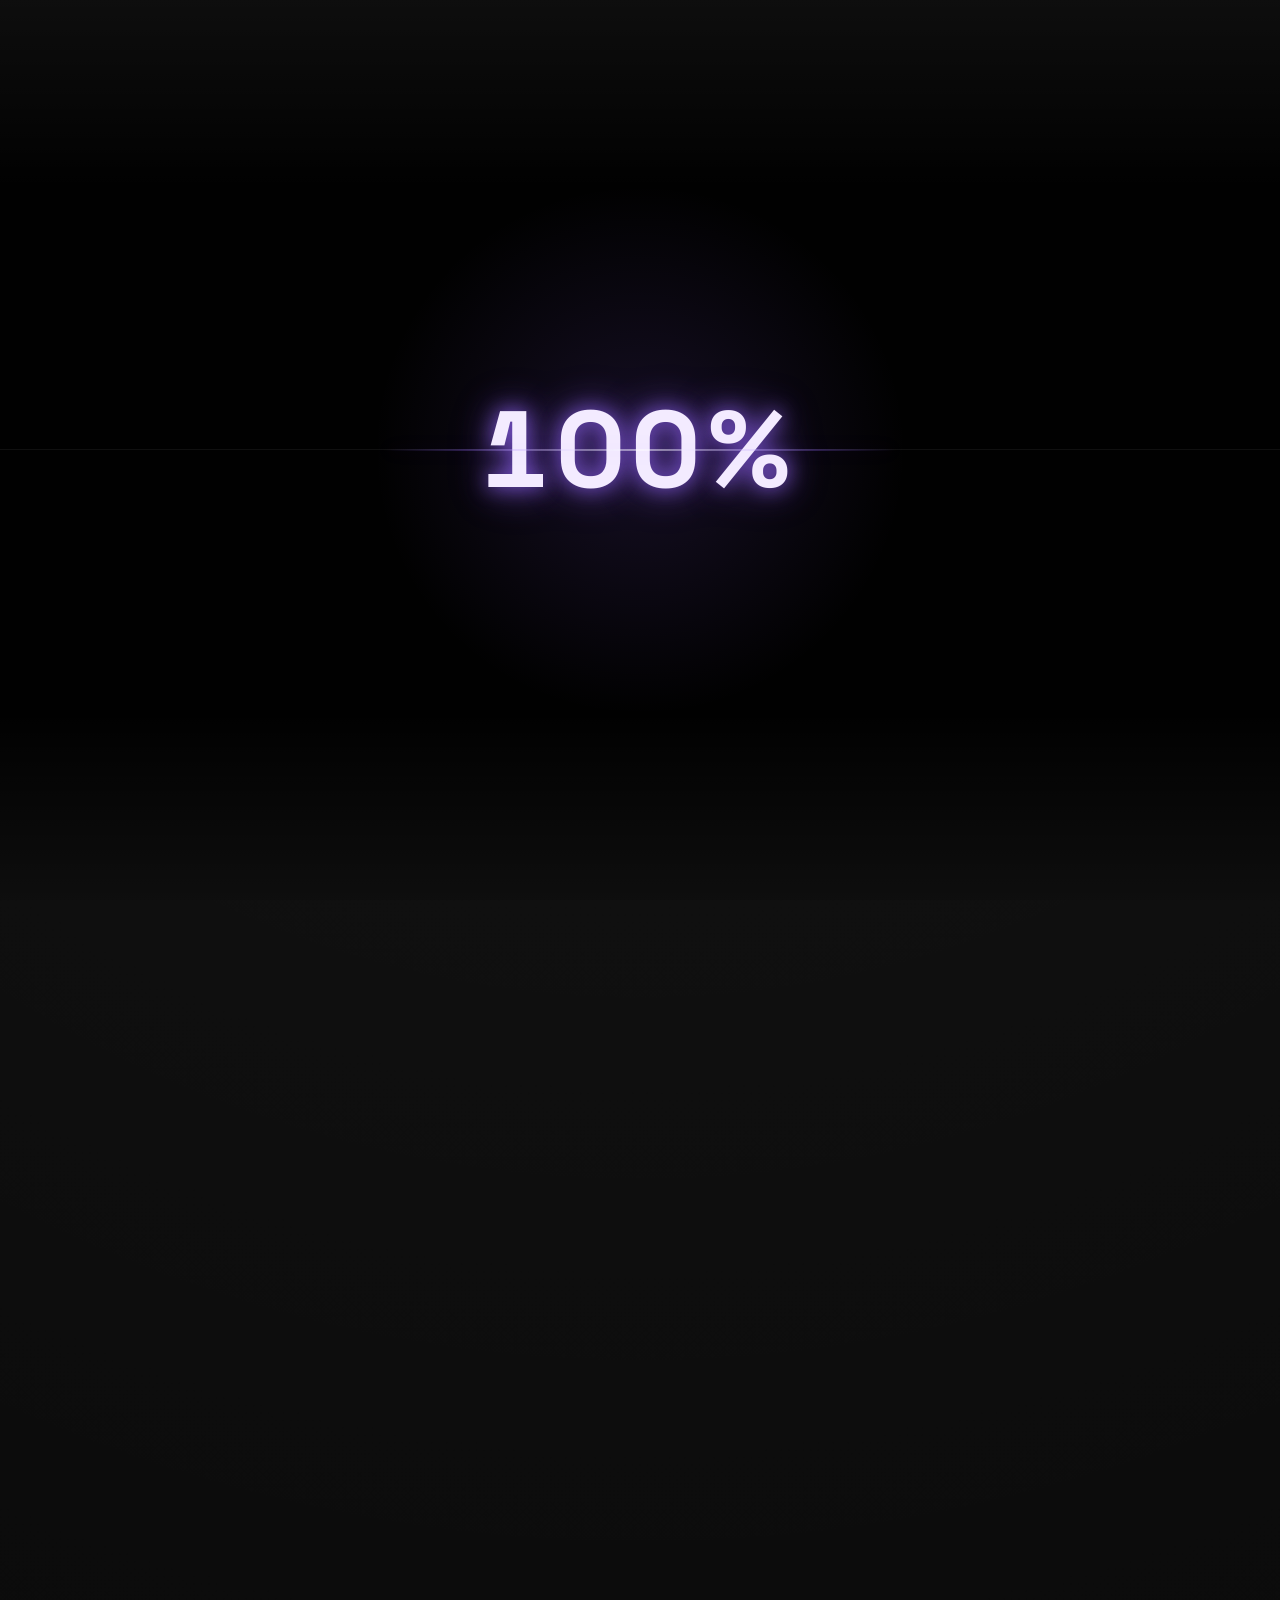
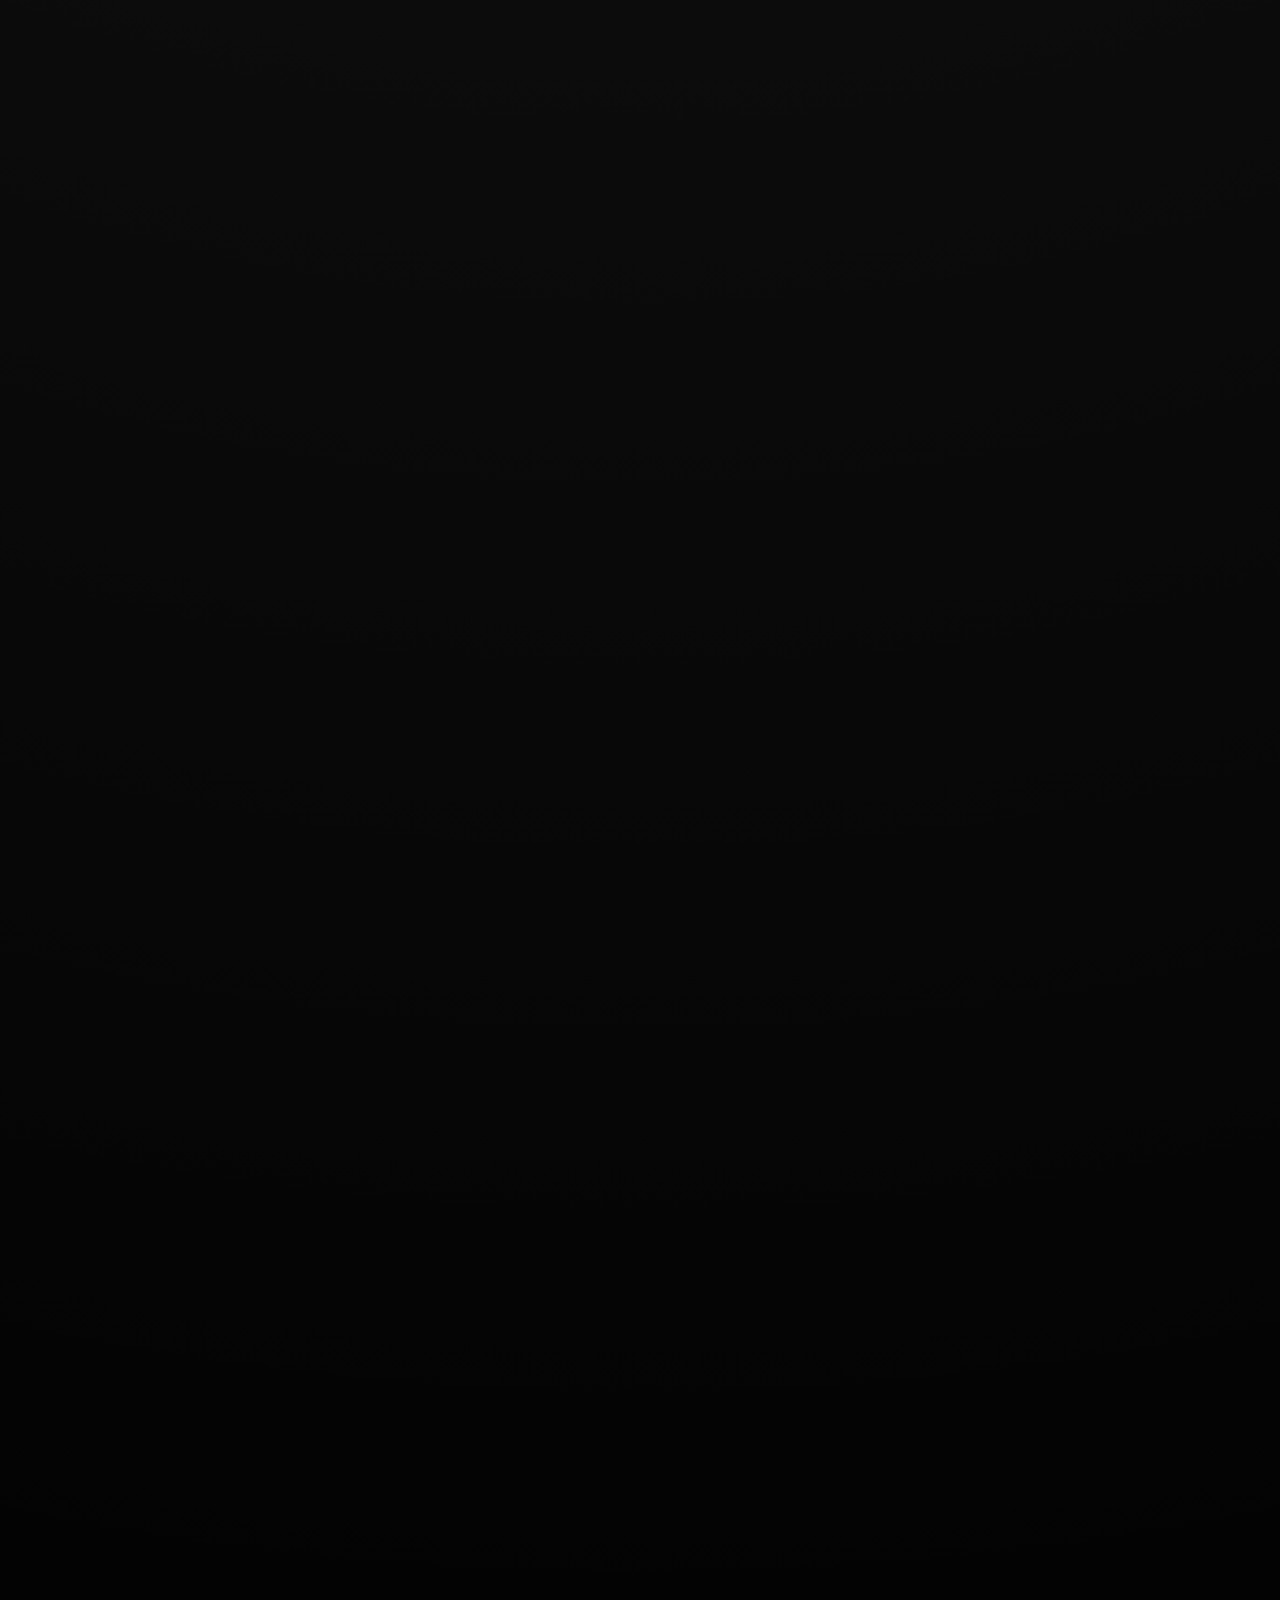
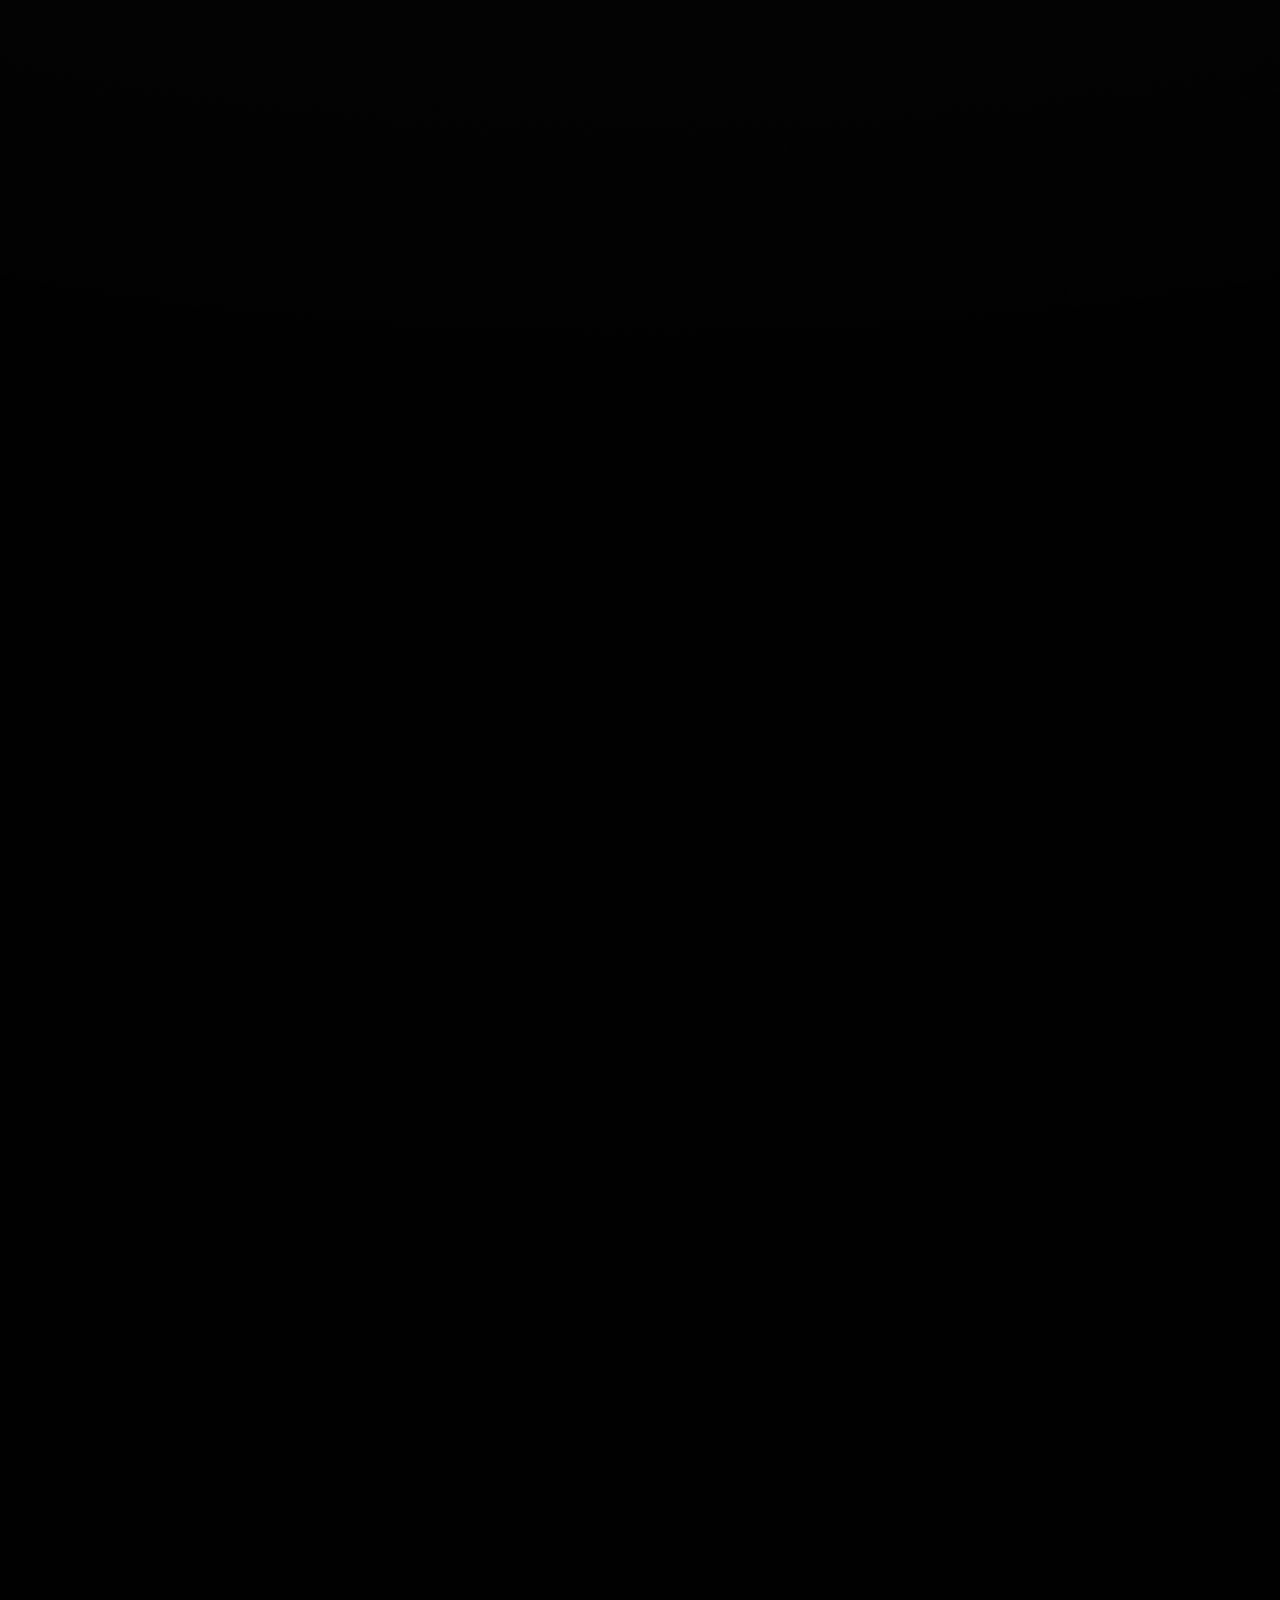
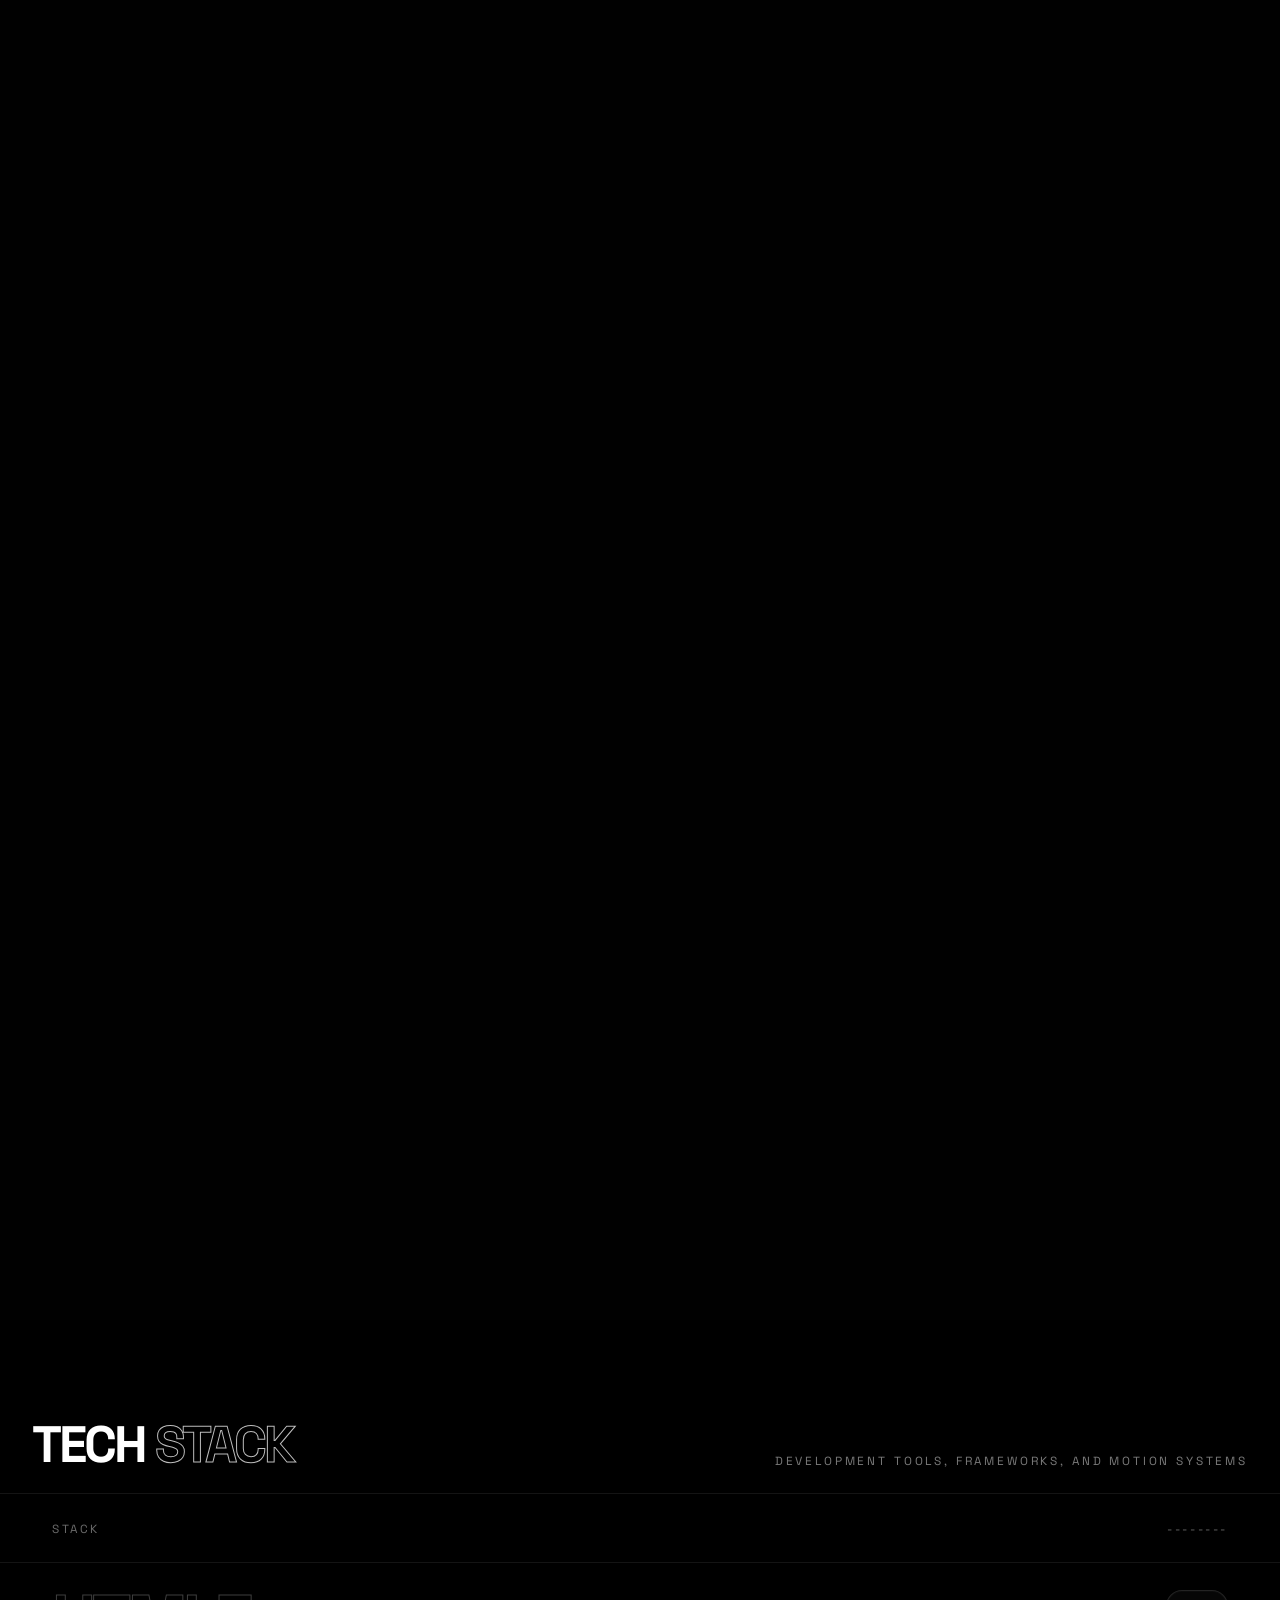
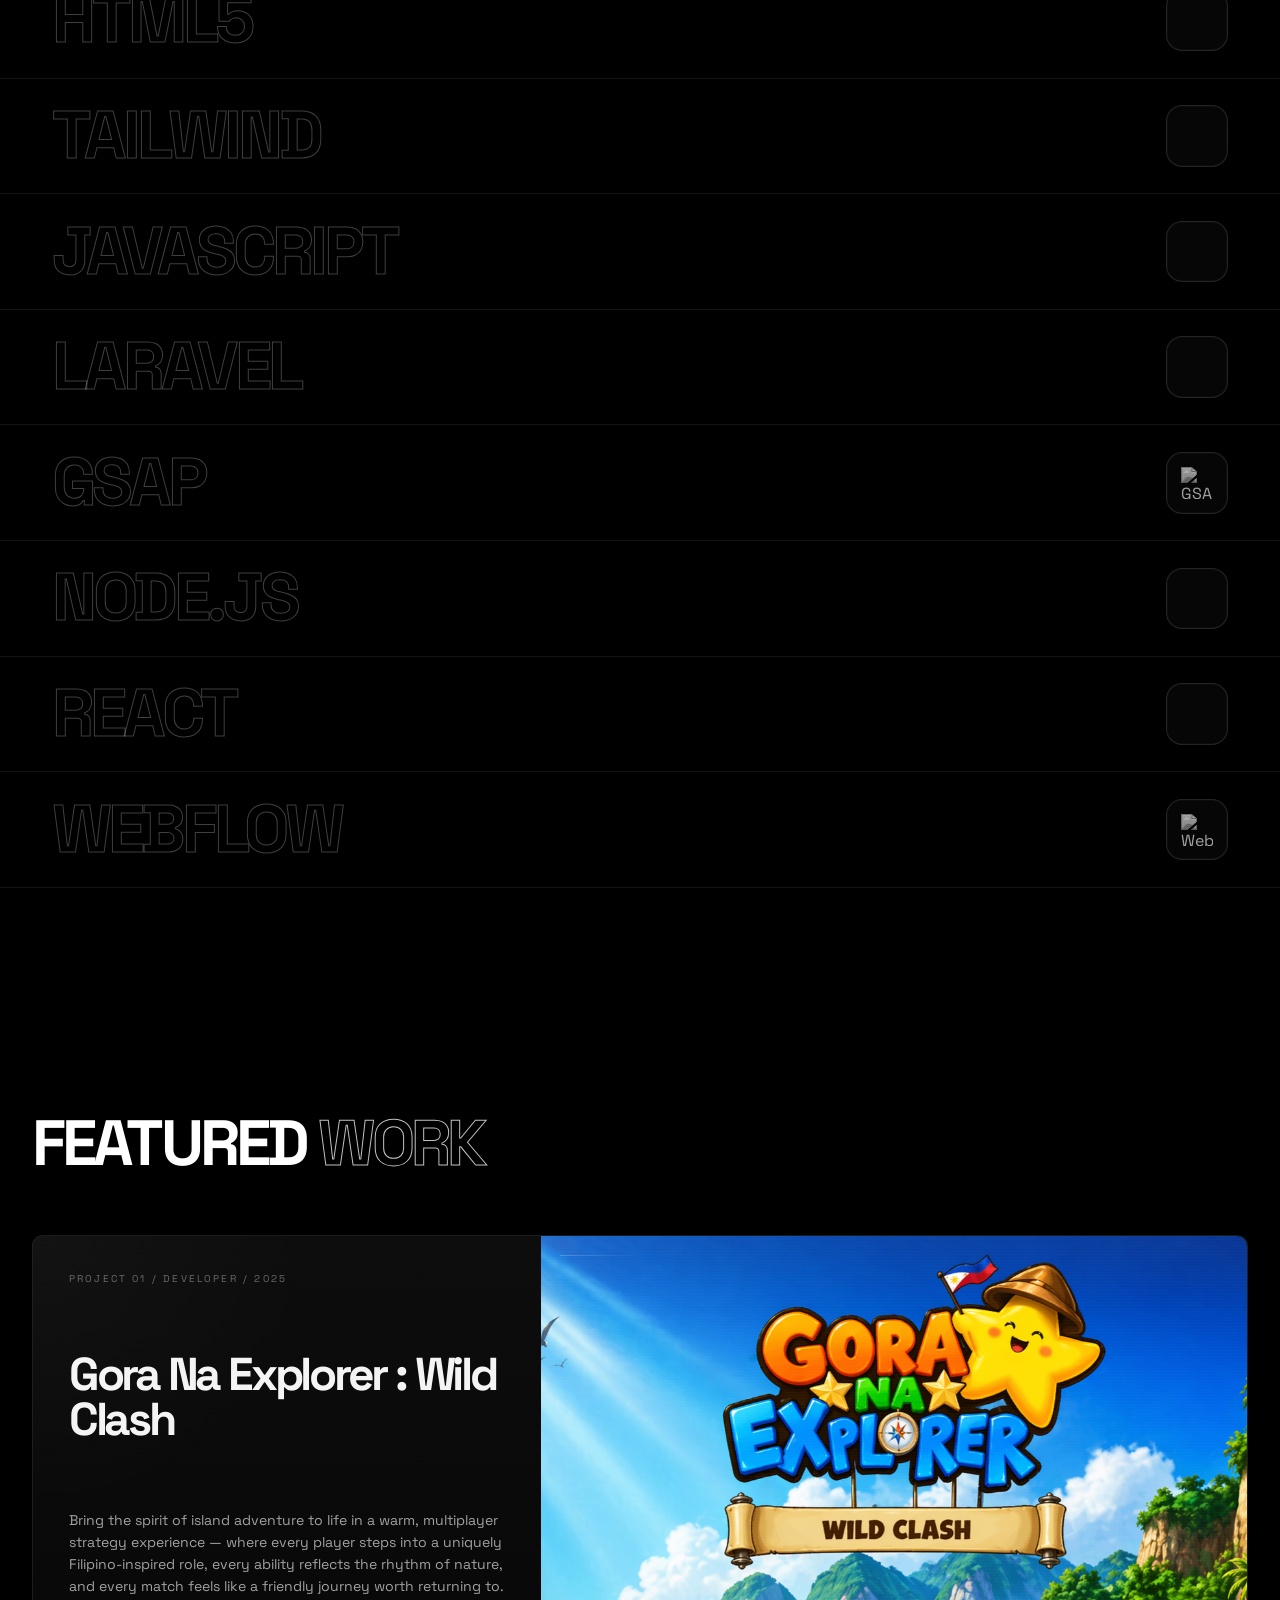
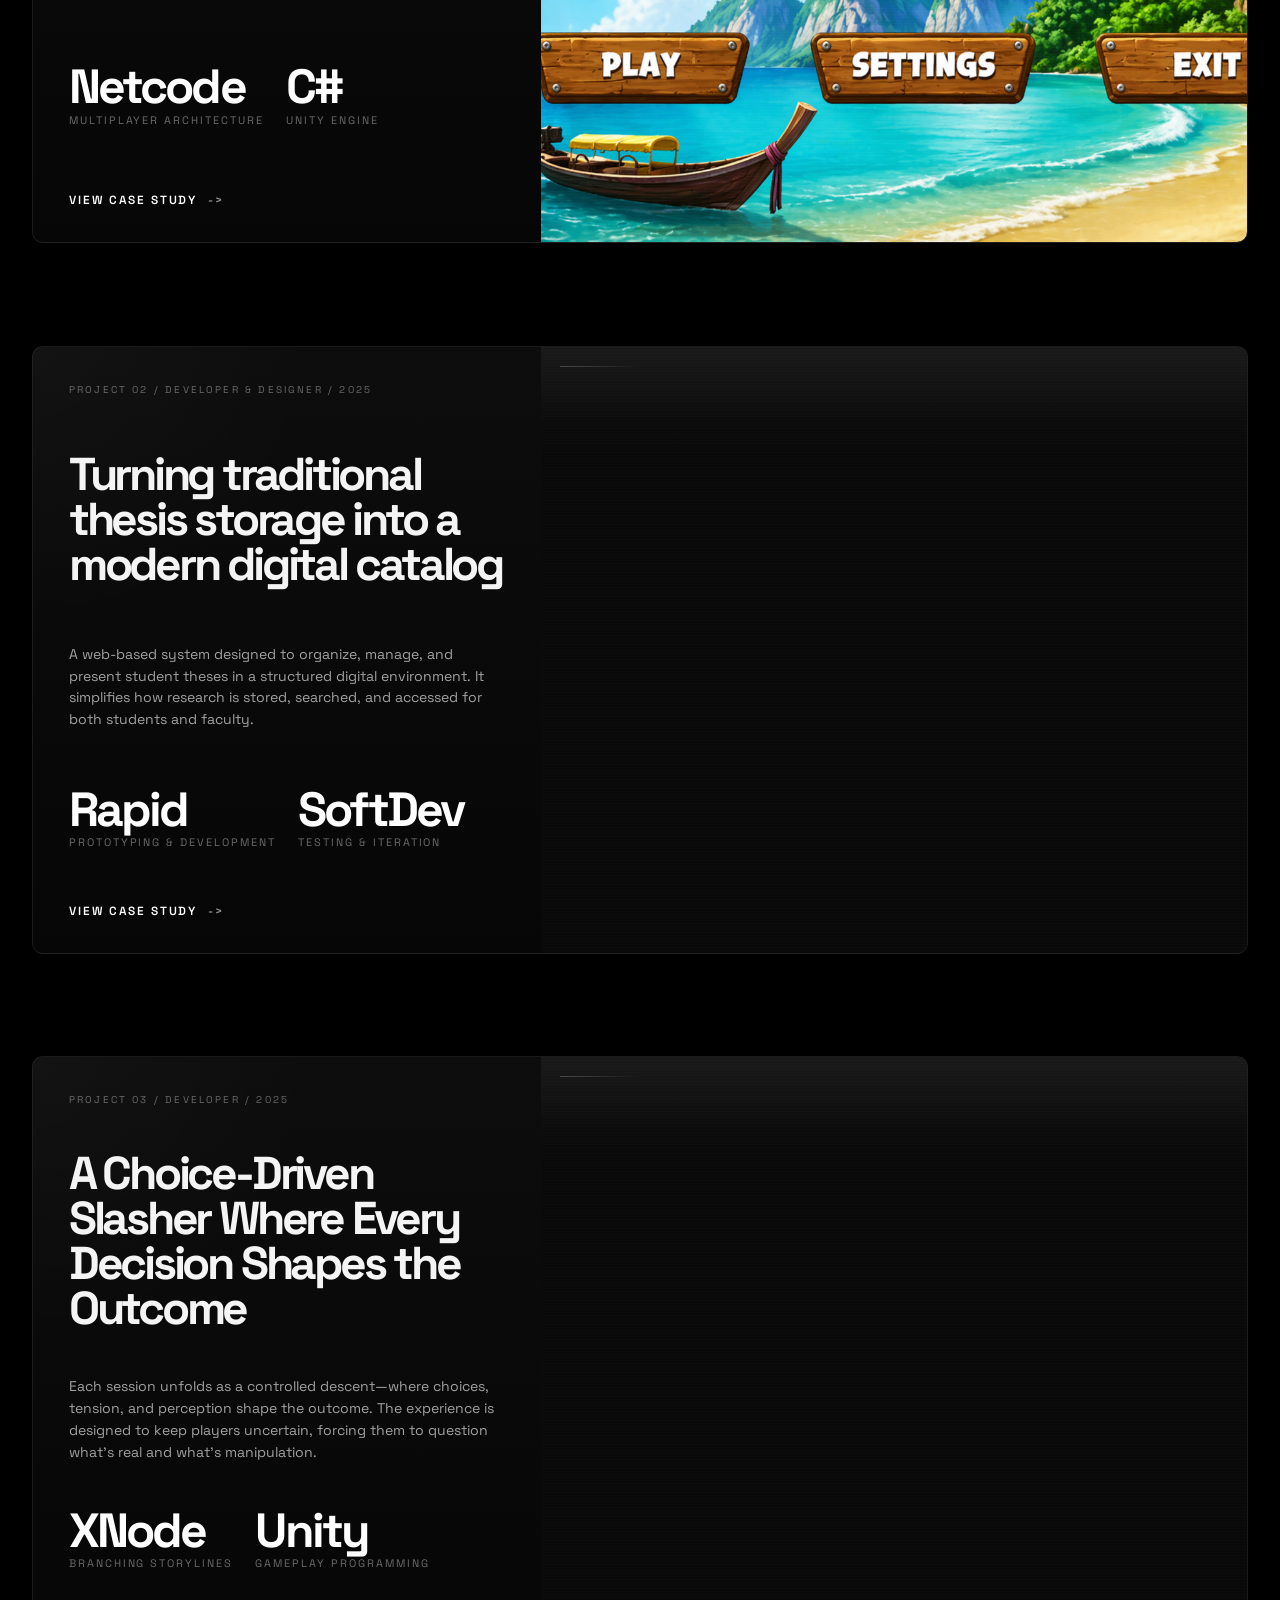
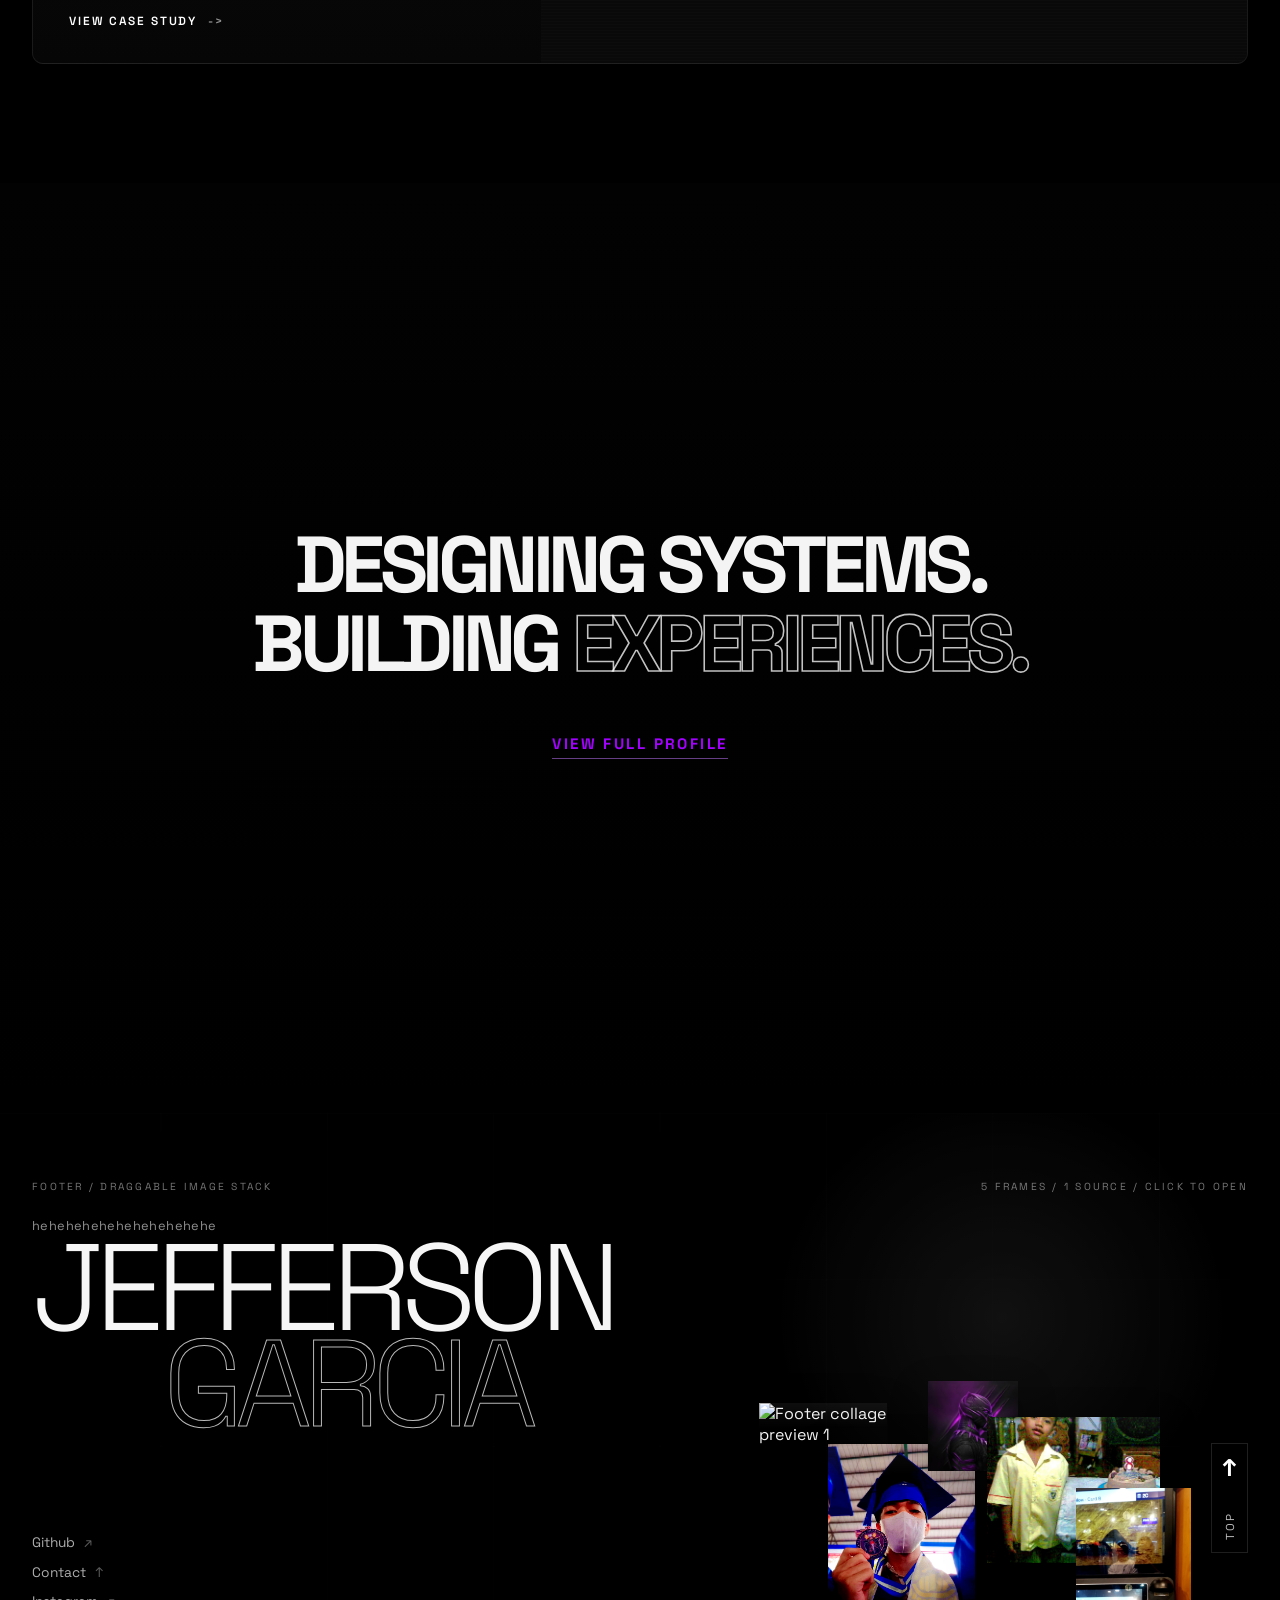
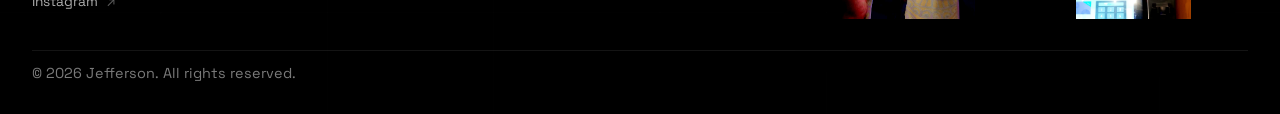
==== index.html @ 5070aa57 "yea" ====
<!doctype html>
<html lang="en">
    <head>
        <meta charset="UTF-8" />
        <meta name="viewport" content="width=device-width, initial-scale=1.0" />
        <meta
            name="description"
            content="Jefferson portfolio concept with a precision-built editorial hero."
        />

        <!-- Google Analytics -->
        <script
            async
            src="https://www.googletagmanager.com/gtag/js?id=G-9GBNVZ2EN5"
        ></script>
        <script>
            window.dataLayer = window.dataLayer || [];
            function gtag() {
                dataLayer.push(arguments);
            }
            gtag("js", new Date());

            gtag("config", "G-9GBNVZ2EN5");
        </script>

        <script>
            (() => {
                try {
                    const savedTheme = window.localStorage.getItem(
                        "jeffersonPortfolioTheme",
                    );

                    if (savedTheme === "light") {
                        document.documentElement.classList.add("theme-light");
                    }

                    if (
                        window.sessionStorage.getItem(
                            "jeffersonPortfolioPageTransition",
                        ) === "true"
                    ) {
                        document.documentElement.classList.add(
                            "is-page-transition-entering",
                        );

                        window.sessionStorage.removeItem(
                            "jeffersonPortfolioPageTransition",
                        );
                    }

                    if (
                        window.sessionStorage.getItem(
                            "jeffersonPortfolioSkipIntroOnce",
                        ) === "true"
                    ) {
                        document.documentElement.classList.add(
                            "has-seen-intro",
                        );
                        window.sessionStorage.removeItem(
                            "jeffersonPortfolioSkipIntroOnce",
                        );
                    }

                    if (
                        window.sessionStorage.getItem(
                            "jeffersonPortfolioIntroSeen",
                        ) === "true"
                    ) {
                        document.documentElement.classList.add(
                            "has-seen-intro",
                        );
                    }
                } catch (error) {
                    // Keep the intro enabled if session storage is unavailable.
                }
            })();
        </script>

        <link rel="icon" type="image/x-icon" href="Assets/faviconLight.jpg" />

        <link rel="preconnect" href="https://fonts.googleapis.com" />
        <link rel="preconnect" href="https://fonts.gstatic.com" crossorigin />
        <link
            href="https://fonts.googleapis.com/css2?family=Space+Grotesk:wght@300..700&display=swap"
            rel="stylesheet"
        />
        <link
            rel="stylesheet"
            href="https://cdn.jsdelivr.net/gh/devicons/devicon@latest/devicon.min.css"
        />
        <noscript>
            <style>
                .site-intro-loader {
                    display: none !important;
                }

                body.is-intro-loading {
                    overflow: auto !important;
                }
            </style>
        </noscript>

        <link rel="stylesheet" href="./CSS/style.css" />

        <title>Jefferson | Web Developer</title>
    </head>
    <body class="home-page is-intro-loading">
        <div class="page-transition-shell" aria-hidden="true">
            <span
                class="page-transition-panel page-transition-panel-top"
            ></span>
            <span
                class="page-transition-panel page-transition-panel-bottom"
            ></span>
            <span class="page-transition-line"></span>
        </div>

        <div class="site-intro-loader" id="siteIntroLoader" aria-hidden="true">
            <div
                class="site-intro-loader-curtain site-intro-loader-curtain-top"
            ></div>
            <div
                class="site-intro-loader-curtain site-intro-loader-curtain-bottom"
            ></div>
            <div class="site-intro-loader-center">
                <span class="site-intro-loader-count" id="siteIntroLoaderCount">
                    1%
                </span>
                <span class="site-intro-loader-line" id="siteIntroLoaderLine">
                </span>
            </div>
        </div>

        <div class="page-shell">
            <svg
                class="drag-tether-layer"
                id="dragTetherLayer"
                aria-hidden="true"
            >
                <line class="drag-tether-line" id="dragTetherLine" />
            </svg>

            <div class="drag-indicator" id="dragIndicator" aria-hidden="true">
                <span class="drag-indicator-readout" id="dragIndicatorReadout">
                    dx: 0, dy: 0
                </span>
            </div>

            <header class="site-header">
                <a class="brand" href="#hero">JEFFERSON</a>
                <p class="header-clock" id="clock">Manila, PH - --:--:-- PHT</p>
                <nav class="site-nav" aria-label="Primary">
                    <a href="HTML/work.html">WORK</a>
                    <a href="HTML/about.html">ABOUT</a>
                </nav>
            </header>

            <main>
                <section class="stack-transition" id="hero">
                    <div class="stack-stage" id="stackStage">
                        <section class="hero hero-panel">
                            <div class="hero-atmosphere">
                                <div
                                    class="hero-orbit hero-orbit-badge"
                                    data-hero-orbit
                                    aria-hidden="true"
                                    style="
                                        --orbit-x: -28%;
                                        --orbit-y: -18%;
                                        --orbit-depth: 0.32;
                                        --orbit-tilt: -5deg;
                                    "
                                >
                                    <span class="hero-orbit-kicker">
                                        GRID_09
                                    </span>
                                    <span class="hero-orbit-copy">
                                        cursor drift
                                    </span>
                                </div>

                                <div
                                    class="hero-orbit hero-orbit-note"
                                    data-hero-orbit
                                    aria-hidden="true"
                                    style="
                                        --orbit-x: -40%;
                                        --orbit-y: -31%;
                                        --orbit-depth: 0.4;
                                        --orbit-tilt: -8deg;
                                    "
                                >
                                    <span class="hero-orbit-note-title">
                                        VECTOR MAP
                                    </span>
                                    <span class="hero-orbit-note-copy">
                                        offset sampling
                                    </span>
                                </div>

                                <div
                                    class="hero-orbit hero-orbit-outline"
                                    data-hero-orbit
                                    aria-hidden="true"
                                    style="
                                        --orbit-x: 33%;
                                        --orbit-y: -14%;
                                        --orbit-depth: 0.46;
                                        --orbit-tilt: 8deg;
                                    "
                                >
                                    GARCIA
                                </div>

                                <div
                                    class="hero-orbit hero-orbit-badge"
                                    data-hero-orbit
                                    aria-hidden="true"
                                    style="
                                        --orbit-x: 40%;
                                        --orbit-y: -29%;
                                        --orbit-depth: 0.36;
                                        --orbit-tilt: 7deg;
                                    "
                                >
                                    <span class="hero-orbit-kicker">
                                        INPUT_02
                                    </span>
                                    <span class="hero-orbit-copy">
                                        glide tracking
                                    </span>
                                </div>

                                <div
                                    class="hero-orbit hero-orbit-chip"
                                    data-hero-orbit
                                    aria-hidden="true"
                                    style="
                                        --orbit-x: -36%;
                                        --orbit-y: 20%;
                                        --orbit-depth: 0.28;
                                        --orbit-tilt: 6deg;
                                    "
                                >
                                    soft signal
                                </div>

                                <div
                                    class="hero-orbit hero-orbit-note"
                                    data-hero-orbit
                                    aria-hidden="true"
                                    style="
                                        --orbit-x: 36%;
                                        --orbit-y: 24%;
                                        --orbit-depth: 0.52;
                                        --orbit-tilt: -7deg;
                                    "
                                >
                                    <span class="hero-orbit-note-title">
                                        MOTION TRACE
                                    </span>
                                    <span class="hero-orbit-note-copy">
                                        responsive depth
                                    </span>
                                </div>

                                <div
                                    class="hero-orbit hero-orbit-badge"
                                    data-hero-orbit
                                    aria-hidden="true"
                                    style="
                                        --orbit-x: -38%;
                                        --orbit-y: 35%;
                                        --orbit-depth: 0.26;
                                        --orbit-tilt: 5deg;
                                    "
                                >
                                    <span class="hero-orbit-kicker">
                                        DRIFT_FIELD
                                    </span>
                                    <span class="hero-orbit-copy">
                                        lower current
                                    </span>
                                </div>

                                <button
                                    type="button"
                                    class="hero-orbit hero-orbit-ring"
                                    data-hero-orbit
                                    data-theme-toggle
                                    aria-label="Switch to light mode"
                                    aria-pressed="false"
                                    style="
                                        --orbit-x: 0%;
                                        --orbit-y: 33%;
                                        --orbit-depth: 0.18;
                                        --orbit-tilt: 0deg;
                                    "
                                >
                                    <span
                                        class="theme-toggle-icon theme-toggle-icon-moon"
                                        aria-hidden="true"
                                    ></span>
                                    <span
                                        class="theme-toggle-icon theme-toggle-icon-sun"
                                        aria-hidden="true"
                                    ></span>
                                </button>
                            </div>

                            <div class="hero-copy-wrap">
                                <p class="hero-kicker">
                                    EXPLORING SYSTEMS, ONE PIXEL AT A TIME.
                                </p>
                            </div>

                            <div class="wordmark-stage">
                                <div class="wordmark-layout">
                                    <div
                                        class="wordmark-panel wordmark-panel-solid draggable-wordmark"
                                        data-draggable-wordmark
                                    >
                                        <span class="drag-chip" id="dragChip">
                                            DRAG TO MOVE
                                        </span>
                                        <span class="wordmark-text">JEFF</span>
                                    </div>
                                    <div
                                        class="wordmark-panel wordmark-panel-outline draggable-wordmark"
                                        data-draggable-wordmark
                                    >
                                        <span class="wordmark-text">ERSON</span>
                                    </div>
                                </div>
                            </div>

                            <p
                                class="hero-description"
                                id="heroDescription"
                                data-typewriter-phrases="Precision structure, bold creative vision.|Built on logic, refined by design.|Bold ideas, executed with pixel-level precision."
                            >
                                Structured with purpose, driven by creativity.
                            </p>
                        </section>

                        <div
                            class="reveal-panel"
                            id="work"
                            aria-labelledby="workStatement"
                            data-reveal-panel
                            style="--panel-layer: 2"
                        >
                            <div class="reveal-panel-inner">
                                <p class="reveal-index" id="workIndex">01</p>

                                <div class="reveal-editor" id="workEditor">
                                    <span class="reveal-editor-label">
                                        P / Statement 01
                                    </span>

                                    <div
                                        class="reveal-message"
                                        id="workStatement"
                                        aria-live="off"
                                    >
                                        <p class="reveal-line">
                                            <span
                                                class="reveal-segment"
                                                data-scroll-text="Design shapes ideas"
                                            ></span>
                                        </p>
                                        <p class="reveal-line">
                                            <span
                                                class="reveal-segment reveal-segment-accent"
                                                data-scroll-text="into"
                                            ></span>
                                            <span
                                                class="reveal-segment"
                                                data-scroll-text=" meaningful, functional"
                                            ></span>
                                        </p>
                                        <p class="reveal-line">
                                            <span
                                                class="reveal-segment reveal-segment-accent"
                                                data-scroll-text="experiences."
                                            ></span>
                                        </p>
                                    </div>

                                    <span class="reveal-editor-status">
                                        content -> editing...
                                    </span>
                                </div>
                            </div>
                        </div>

                        <div
                            class="reveal-panel"
                            id="about"
                            aria-labelledby="aboutStatement"
                            data-reveal-panel
                            style="--panel-layer: 3"
                        >
                            <div class="reveal-panel-inner">
                                <p class="reveal-index" id="aboutIndex">02</p>

                                <div class="reveal-editor" id="aboutEditor">
                                    <span class="reveal-editor-label">
                                        P / Statement 02
                                    </span>

                                    <div
                                        class="reveal-message"
                                        id="aboutStatement"
                                        aria-live="off"
                                    >
                                        <p class="reveal-line">
                                            <span
                                                class="reveal-segment"
                                                data-scroll-text="I turn those ideas into"
                                            ></span>
                                        </p>
                                        <p class="reveal-line">
                                            <span
                                                class="reveal-segment reveal-segment-accent"
                                                data-scroll-text="clear"
                                            ></span>
                                            <span
                                                class="reveal-segment"
                                                data-scroll-text=" and usable"
                                            ></span>
                                        </p>
                                        <p class="reveal-line">
                                            <span
                                                class="reveal-segment reveal-segment-accent"
                                                data-scroll-text="systems."
                                            ></span>
                                        </p>
                                    </div>

                                    <span class="reveal-editor-status">
                                        content -> editing...
                                    </span>
                                </div>
                            </div>
                        </div>

                        <div
                            class="reveal-panel"
                            id="vision"
                            aria-labelledby="visionStatement"
                            data-reveal-panel
                            style="--panel-layer: 4"
                        >
                            <div class="reveal-panel-inner">
                                <p class="reveal-index" id="visionIndex">03</p>

                                <div class="reveal-editor" id="visionEditor">
                                    <span class="reveal-editor-label">
                                        P / Statement 03
                                    </span>

                                    <div
                                        class="reveal-message"
                                        id="visionStatement"
                                        aria-live="off"
                                    >
                                        <p class="reveal-line">
                                            <span
                                                class="reveal-segment"
                                                data-scroll-text="We build solutions that"
                                            ></span>
                                        </p>
                                        <p class="reveal-line">
                                            <span
                                                class="reveal-segment reveal-segment-accent"
                                                data-scroll-text="people can trust and"
                                            ></span>
                                        </p>
                                        <p class="reveal-line">
                                            <span
                                                class="reveal-segment"
                                                data-scroll-text="understand."
                                            ></span>
                                        </p>
                                    </div>

                                    <span class="reveal-editor-status">
                                        content -> editing...
                                    </span>
                                </div>
                            </div>
                        </div>
                    </div>
                </section>

                <section class="toolkit-section" id="stack">
                    <div class="toolkit-shell">
                        <div class="toolkit-header">
                            <h2 class="toolkit-title">
                                TECH
                                <span class="toolkit-title-outline">STACK</span>
                            </h2>
                            <p class="toolkit-subtitle">
                                DEVELOPMENT TOOLS, FRAMEWORKS, AND MOTION
                                SYSTEMS
                            </p>
                        </div>

                        <div class="toolkit-head-row" aria-hidden="true">
                            <span class="toolkit-head-label">STACK</span>
                            <span
                                class="toolkit-head-label toolkit-head-label-right"
                            >
                                --------
                            </span>
                        </div>

                        <div class="toolkit-list">
                            <article
                                class="toolkit-row"
                                style="
                                    --toolkit-row-accent: #e34f26;
                                    --toolkit-row-accent-rgb: 227 79 38;
                                "
                            >
                                <p class="toolkit-name">HTML5</p>
                                <div
                                    class="toolkit-logo-wrap"
                                    aria-label="HTML5 logo"
                                >
                                    <i
                                        class="devicon-html5-plain colored"
                                        aria-hidden="true"
                                    ></i>
                                </div>
                            </article>

                            <article
                                class="toolkit-row"
                                style="
                                    --toolkit-row-accent: #38bdf8;
                                    --toolkit-row-accent-rgb: 56 189 248;
                                "
                            >
                                <p class="toolkit-name">TAILWIND</p>
                                <div
                                    class="toolkit-logo-wrap"
                                    aria-label="Tailwind CSS logo"
                                >
                                    <i
                                        class="devicon-tailwindcss-original colored"
                                        aria-hidden="true"
                                    ></i>
                                </div>
                            </article>

                            <article
                                class="toolkit-row"
                                style="
                                    --toolkit-row-accent: #f7df1e;
                                    --toolkit-row-accent-rgb: 247 223 30;
                                "
                            >
                                <p class="toolkit-name">JAVASCRIPT</p>
                                <div
                                    class="toolkit-logo-wrap"
                                    aria-label="JavaScript logo"
                                >
                                    <i
                                        class="devicon-javascript-plain colored"
                                        aria-hidden="true"
                                    ></i>
                                </div>
                            </article>

                            <!-- <article class="toolkit-row">
                                <p class="toolkit-name">C#</p>
                                <div
                                    class="toolkit-logo-wrap"
                                    aria-label="C# logo"
                                >
                                    <i
                                        class="devicon-csharp-plain colored"
                                        aria-hidden="true"
                                    ></i>
                                </div>
                            </article> -->

                            <!-- <article class="toolkit-row">
                                <p class="toolkit-name">PHP</p>
                                <div
                                    class="toolkit-logo-wrap"
                                    aria-label="PHP logo"
                                >
                                    <i
                                        class="devicon-php-plain colored"
                                        aria-hidden="true"
                                    ></i>
                                </div>
                            </article> -->

                            <article
                                class="toolkit-row"
                                style="
                                    --toolkit-row-accent: #ff2d20;
                                    --toolkit-row-accent-rgb: 255 45 32;
                                "
                            >
                                <p class="toolkit-name">LARAVEL</p>
                                <div
                                    class="toolkit-logo-wrap"
                                    aria-label="Laravel logo"
                                >
                                    <i
                                        class="devicon-laravel-original colored"
                                        aria-hidden="true"
                                    ></i>
                                </div>
                            </article>

                            <!-- <article class="toolkit-row">
                                <p class="toolkit-name">JAVA</p>
                                <div
                                    class="toolkit-logo-wrap"
                                    aria-label="Java logo"
                                >
                                    <i
                                        class="devicon-java-plain colored"
                                        aria-hidden="true"
                                    ></i>
                                </div>
                            </article> -->

                            <article
                                class="toolkit-row"
                                style="
                                    --toolkit-row-accent: #88ce02;
                                    --toolkit-row-accent-rgb: 136 206 2;
                                "
                            >
                                <p class="toolkit-name">GSAP</p>
                                <div
                                    class="toolkit-logo-wrap"
                                    aria-label="GSAP logo"
                                >
                                    <img
                                        src="https://cdn.simpleicons.org/gsap/88CE02"
                                        alt="GSAP logo"
                                        loading="lazy"
                                        decoding="async"
                                    />
                                </div>
                            </article>

                            <article
                                class="toolkit-row"
                                style="
                                    --toolkit-row-accent: #539e43;
                                    --toolkit-row-accent-rgb: 83 158 67;
                                "
                            >
                                <p class="toolkit-name">NODE.JS</p>
                                <div
                                    class="toolkit-logo-wrap"
                                    aria-label="Node.js logo"
                                >
                                    <i
                                        class="devicon-nodejs-plain colored"
                                        aria-hidden="true"
                                    ></i>
                                </div>
                            </article>

                            <article
                                class="toolkit-row"
                                style="
                                    --toolkit-row-accent: #61dafb;
                                    --toolkit-row-accent-rgb: 97 218 251;
                                "
                            >
                                <p class="toolkit-name">REACT</p>
                                <div
                                    class="toolkit-logo-wrap"
                                    aria-label="React logo"
                                >
                                    <i
                                        class="devicon-react-original colored"
                                        aria-hidden="true"
                                    ></i>
                                </div>
                            </article>

                            <!-- <article class="toolkit-row">
                                <p class="toolkit-name">MONGODB</p>
                                <div
                                    class="toolkit-logo-wrap"
                                    aria-label="MongoDB logo"
                                >
                                    <i
                                        class="devicon-mongodb-plain colored"
                                        aria-hidden="true"
                                    ></i>
                                </div>
                            </article> -->

                            <!-- <article class="toolkit-row">
                                <p class="toolkit-name">PYTHON</p>
                                <div
                                    class="toolkit-logo-wrap"
                                    aria-label="Python logo"
                                >
                                    <i
                                        class="devicon-python-plain colored"
                                        aria-hidden="true"
                                    ></i>
                                </div>
                            </article> -->

                            <article
                                class="toolkit-row"
                                style="
                                    --toolkit-row-accent: #4353ff;
                                    --toolkit-row-accent-rgb: 67 83 255;
                                "
                            >
                                <p class="toolkit-name">WEBFLOW</p>
                                <div
                                    class="toolkit-logo-wrap"
                                    aria-label="Webflow logo"
                                >
                                    <img
                                        src="https://cdn.simpleicons.org/webflow/4353FF"
                                        alt="Webflow logo"
                                        loading="lazy"
                                        decoding="async"
                                    />
                                </div>
                            </article>
                        </div>
                    </div>
                </section>

                <section class="featured-section" id="featured">
                    <div class="featured-shell">
                        <header class="featured-header">
                            <h2 class="featured-title">
                                FEATURED
                                <span class="featured-title-outline">WORK</span>
                            </h2>
                        </header>

                        <article class="featured-card">
                            <div class="featured-copy">
                                <p class="featured-kicker">
                                    Project 01 / Developer / 2025
                                </p>

                                <h3 class="featured-project-title">
                                    Gora Na Explorer : Wild Clash
                                </h3>

                                <p class="featured-description">
                                    Bring the spirit of island adventure to life
                                    in a warm, multiplayer strategy experience —
                                    where every player steps into a uniquely
                                    Filipino-inspired role, every ability
                                    reflects the rhythm of nature, and every
                                    match feels like a friendly journey worth
                                    returning to.
                                </p>

                                <div class="featured-metrics">
                                    <div class="featured-metric">
                                        <strong class="featured-metric-value">
                                            Netcode
                                        </strong>
                                        <span class="featured-metric-label">
                                            Multiplayer architecture
                                        </span>
                                    </div>

                                    <div class="featured-metric">
                                        <strong class="featured-metric-value">
                                            C#
                                        </strong>
                                        <span class="featured-metric-label">
                                            Unity engine
                                        </span>
                                    </div>
                                </div>

                                <a
                                    class="featured-link"
                                    href="HTML/MahWorksNibbah/WildClash.html"
                                >
                                    View Case Study
                                </a>
                            </div>

                            <div class="featured-media">
                                <img
                                    class="featured-image"
                                    src="Assets/ProjectImages/WildClash/WildClash.png"
                                    alt="Wild Clash game screenshot"
                                    loading="lazy"
                                    decoding="async"
                                />
                            </div>
                        </article>

                        <article class="featured-card">
                            <div class="featured-copy">
                                <p class="featured-kicker">
                                    Project 02 / Developer & Designer / 2025
                                </p>

                                <h3 class="featured-project-title">
                                    Turning traditional thesis storage into a
                                    modern digital catalog
                                </h3>

                                <p class="featured-description">
                                    A web-based system designed to organize,
                                    manage, and present student theses in a
                                    structured digital environment. It
                                    simplifies how research is stored, searched,
                                    and accessed for both students and faculty.
                                </p>

                                <div class="featured-metrics">
                                    <div class="featured-metric">
                                        <strong class="featured-metric-value">
                                            Rapid
                                        </strong>
                                        <span class="featured-metric-label">
                                            Prototyping & Development
                                        </span>
                                    </div>

                                    <div class="featured-metric">
                                        <strong class="featured-metric-value">
                                            SoftDev
                                        </strong>
                                        <span class="featured-metric-label">
                                            Testing & Iteration
                                        </span>
                                    </div>
                                </div>

                                <a
                                    class="featured-link"
                                    href="HTML/MahWorksNibbah/CEITThesisHub.html"
                                >
                                    View Case Study
                                </a>
                            </div>

                            <div class="featured-media">
                                <img
                                    class="featured-image"
                                    src="Assets/ProjectImages/PLVCeitThesisHub/PLVThesisCatalogSystem.png"
                                    alt="PLV Thesis Catalog System screenshot"
                                    loading="lazy"
                                    decoding="async"
                                />
                            </div>
                        </article>

                        <article class="featured-card">
                            <div class="featured-copy">
                                <p class="featured-kicker">
                                    Project 03 / Developer / 2025
                                </p>

                                <h3 class="featured-project-title">
                                    A Choice-Driven Slasher Where Every Decision
                                    Shapes the Outcome
                                </h3>

                                <p class="featured-description">
                                    Each session unfolds as a controlled
                                    descent—where choices, tension, and
                                    perception shape the outcome. The experience
                                    is designed to keep players uncertain,
                                    forcing them to question what’s real and
                                    what’s manipulation.
                                </p>

                                <div class="featured-metrics">
                                    <div class="featured-metric">
                                        <strong class="featured-metric-value">
                                            XNode
                                        </strong>
                                        <span class="featured-metric-label">
                                            Branching storylines
                                        </span>
                                    </div>

                                    <div class="featured-metric">
                                        <strong class="featured-metric-value">
                                            Unity
                                        </strong>
                                        <span class="featured-metric-label">
                                            Gameplay programming
                                        </span>
                                    </div>
                                </div>

                                <a
                                    class="featured-link"
                                    href="HTML/MahWorksNibbah/TheSession.html"
                                >
                                    View Case Study
                                </a>
                            </div>

                            <div class="featured-media">
                                <img
                                    class="featured-image"
                                    src="Assets/ProjectImages/TheSession/TheSession.png"
                                    alt="The Session game screenshot"
                                    loading="lazy"
                                    decoding="async"
                                />
                            </div>
                        </article>
                    </div>
                </section>

                <section class="profile-section" id="profile-preview">
                    <div class="profile-shell profile-preview-shell">
                        <div class="profile-preview-content">
                            <h2 class="profile-preview-title">
                                <span class="profile-preview-line">
                                    DESIGNING SYSTEMS.
                                </span>
                                <span class="profile-preview-line">
                                    BUILDING
                                    <span class="profile-preview-outline">
                                        EXPERIENCES.
                                    </span>
                                </span>
                            </h2>

                            <a
                                class="profile-preview-link"
                                href="HTML/about.html"
                            >
                                View Full Profile
                            </a>
                        </div>
                    </div>
                </section>
            </main>

            <footer class="site-footer" id="contact">
                <div class="site-footer-inner">
                    <div class="site-footer-topline">
                        <p class="site-footer-kicker">
                            FOOTER / DRAGGABLE IMAGE STACK
                        </p>
                        <p class="site-footer-status">
                            5 FRAMES / 1 SOURCE / CLICK TO OPEN
                        </p>
                    </div>

                    <div class="site-footer-hero">
                        <div class="site-footer-title-wrap">
                            <p class="site-footer-caption">
                                hehehehehehehehehehehe
                            </p>

                            <h2 class="site-footer-title">
                                <span class="site-footer-title-solid">
                                    JEFFERSON
                                </span>
                                <span class="site-footer-title-outline">
                                    GARCIA
                                </span>
                            </h2>
                        </div>

                        <div class="site-footer-stage">
                            <nav
                                class="site-footer-links"
                                aria-label="Footer links"
                            >
                                <a href="https://github.com/jEfFerSon0304">
                                    Github
                                    <span aria-hidden="true">&#8599;</span>
                                </a>
                                <a href="mailto:jefferson.garcia3435.com">
                                    Contact
                                    <span aria-hidden="true">&#8593;</span>
                                </a>
                                <a
                                    href="https://www.instagram.com/j.garcia304/?hl=en"
                                    target="_blank"
                                >
                                    Instagram
                                    <span aria-hidden="true">&#8599;</span>
                                </a>
                            </nav>

                            <div
                                class="footer-photo-gallery"
                                data-footer-gallery
                            >
                                <a
                                    class="footer-photo"
                                    href="Assets/FooterImages/Morty.jpg"
                                    target="_blank"
                                    rel="noreferrer"
                                    data-footer-photo
                                    aria-label="Open footer image 1"
                                    style="
                                        --photo-left: 14%;
                                        --photo-top: 11%;
                                        --photo-width: clamp(
                                            6.8rem,
                                            10vw,
                                            8.8rem
                                        );
                                        --photo-aspect: 0.92;
                                        --photo-rotate: 0deg;
                                        --photo-layer: 1;
                                    "
                                >
                                    <span
                                        class="footer-photo-editor"
                                        aria-hidden="true"
                                    >
                                        <span class="footer-photo-tag">
                                            Image
                                        </span>
                                        <span
                                            class="footer-photo-handle footer-photo-handle-top-left"
                                        ></span>
                                        <span
                                            class="footer-photo-handle footer-photo-handle-top-center"
                                        ></span>
                                        <span
                                            class="footer-photo-handle footer-photo-handle-top-right"
                                        ></span>
                                        <span
                                            class="footer-photo-handle footer-photo-handle-middle-left"
                                        ></span>
                                        <span
                                            class="footer-photo-handle footer-photo-handle-middle-right"
                                        ></span>
                                        <span
                                            class="footer-photo-handle footer-photo-handle-bottom-left"
                                        ></span>
                                        <span
                                            class="footer-photo-handle footer-photo-handle-bottom-center"
                                        ></span>
                                        <span
                                            class="footer-photo-handle footer-photo-handle-bottom-right"
                                        ></span>
                                    </span>

                                    <img
                                        src="Assets/FooterImages/Morty.jpg"
                                        alt="Footer collage preview 1"
                                        loading="lazy"
                                        decoding="async"
                                        draggable="false"
                                    />
                                </a>

                                <a
                                    class="footer-photo"
                                    href="Assets/FooterImages/ShsGradSelfie.jpg"
                                    target="_blank"
                                    rel="noreferrer"
                                    data-footer-photo
                                    aria-label="Open footer image 2"
                                    style="
                                        --photo-left: 28%;
                                        --photo-top: 28%;
                                        --photo-width: clamp(
                                            7.6rem,
                                            11.5vw,
                                            10rem
                                        );
                                        --photo-aspect: 0.84;
                                        --photo-rotate: 0deg;
                                        --photo-layer: 2;
                                    "
                                >
                                    <span
                                        class="footer-photo-editor"
                                        aria-hidden="true"
                                    >
                                        <span class="footer-photo-tag">
                                            Image
                                        </span>
                                        <span
                                            class="footer-photo-handle footer-photo-handle-top-left"
                                        ></span>
                                        <span
                                            class="footer-photo-handle footer-photo-handle-top-center"
                                        ></span>
                                        <span
                                            class="footer-photo-handle footer-photo-handle-top-right"
                                        ></span>
                                        <span
                                            class="footer-photo-handle footer-photo-handle-middle-left"
                                        ></span>
                                        <span
                                            class="footer-photo-handle footer-photo-handle-middle-right"
                                        ></span>
                                        <span
                                            class="footer-photo-handle footer-photo-handle-bottom-left"
                                        ></span>
                                        <span
                                            class="footer-photo-handle footer-photo-handle-bottom-center"
                                        ></span>
                                        <span
                                            class="footer-photo-handle footer-photo-handle-bottom-right"
                                        ></span>
                                    </span>

                                    <img
                                        src="Assets/FooterImages/ShsGradSelfie.jpg"
                                        alt="Footer collage preview 2"
                                        loading="lazy"
                                        decoding="async"
                                        draggable="false"
                                    />
                                </a>

                                <a
                                    class="footer-photo"
                                    href="Assets/FooterImages/WakandaForEva.jpg"
                                    target="_blank"
                                    rel="noreferrer"
                                    data-footer-photo
                                    aria-label="Open footer image 3"
                                    style="
                                        --photo-left: 48%;
                                        --photo-top: 2%;
                                        --photo-width: clamp(
                                            4.8rem,
                                            7vw,
                                            6.2rem
                                        );
                                        --photo-aspect: 1;
                                        --photo-rotate: 0deg;
                                        --photo-layer: 3;
                                    "
                                >
                                    <span
                                        class="footer-photo-editor"
                                        aria-hidden="true"
                                    >
                                        <span class="footer-photo-tag">
                                            Image
                                        </span>
                                        <span
                                            class="footer-photo-handle footer-photo-handle-top-left"
                                        ></span>
                                        <span
                                            class="footer-photo-handle footer-photo-handle-top-center"
                                        ></span>
                                        <span
                                            class="footer-photo-handle footer-photo-handle-top-right"
                                        ></span>
                                        <span
                                            class="footer-photo-handle footer-photo-handle-middle-left"
                                        ></span>
                                        <span
                                            class="footer-photo-handle footer-photo-handle-middle-right"
                                        ></span>
                                        <span
                                            class="footer-photo-handle footer-photo-handle-bottom-left"
                                        ></span>
                                        <span
                                            class="footer-photo-handle footer-photo-handle-bottom-center"
                                        ></span>
                                        <span
                                            class="footer-photo-handle footer-photo-handle-bottom-right"
                                        ></span>
                                    </span>

                                    <img
                                        src="Assets/FooterImages/WakandaForEva.jpg"
                                        alt="Footer collage preview 3"
                                        loading="lazy"
                                        decoding="async"
                                        draggable="false"
                                    />
                                </a>

                                <a
                                    class="footer-photo"
                                    href="Assets/FooterImages/Kiddo.jpg"
                                    target="_blank"
                                    rel="noreferrer"
                                    data-footer-photo
                                    aria-label="Open footer image 4"
                                    style="
                                        --photo-left: 60%;
                                        --photo-top: 17%;
                                        --photo-width: clamp(
                                            8.8rem,
                                            13.5vw,
                                            11.2rem
                                        );
                                        --photo-aspect: 1.18;
                                        --photo-rotate: 0deg;
                                        --photo-layer: 4;
                                    "
                                >
                                    <span
                                        class="footer-photo-editor"
                                        aria-hidden="true"
                                    >
                                        <span class="footer-photo-tag">
                                            Image
                                        </span>
                                        <span
                                            class="footer-photo-handle footer-photo-handle-top-left"
                                        ></span>
                                        <span
                                            class="footer-photo-handle footer-photo-handle-top-center"
                                        ></span>
                                        <span
                                            class="footer-photo-handle footer-photo-handle-top-right"
                                        ></span>
                                        <span
                                            class="footer-photo-handle footer-photo-handle-middle-left"
                                        ></span>
                                        <span
                                            class="footer-photo-handle footer-photo-handle-middle-right"
                                        ></span>
                                        <span
                                            class="footer-photo-handle footer-photo-handle-bottom-left"
                                        ></span>
                                        <span
                                            class="footer-photo-handle footer-photo-handle-bottom-center"
                                        ></span>
                                        <span
                                            class="footer-photo-handle footer-photo-handle-bottom-right"
                                        ></span>
                                    </span>

                                    <img
                                        src="Assets/FooterImages/Kiddo.jpg"
                                        alt="Footer collage preview 4"
                                        loading="lazy"
                                        decoding="async"
                                        draggable="false"
                                    />
                                </a>

                                <a
                                    class="footer-photo"
                                    href="Assets/FooterImages/Loml.jpg"
                                    target="_blank"
                                    rel="noreferrer"
                                    data-footer-photo
                                    aria-label="Open footer image 5"
                                    style="
                                        --photo-left: 78%;
                                        --photo-top: 46%;
                                        --photo-width: clamp(6rem, 9vw, 8rem);
                                        --photo-aspect: 0.88;
                                        --photo-rotate: 0deg;
                                        --photo-layer: 5;
                                    "
                                >
                                    <span
                                        class="footer-photo-editor"
                                        aria-hidden="true"
                                    >
                                        <span class="footer-photo-tag">
                                            Image
                                        </span>
                                        <span
                                            class="footer-photo-handle footer-photo-handle-top-left"
                                        ></span>
                                        <span
                                            class="footer-photo-handle footer-photo-handle-top-center"
                                        ></span>
                                        <span
                                            class="footer-photo-handle footer-photo-handle-top-right"
                                        ></span>
                                        <span
                                            class="footer-photo-handle footer-photo-handle-middle-left"
                                        ></span>
                                        <span
                                            class="footer-photo-handle footer-photo-handle-middle-right"
                                        ></span>
                                        <span
                                            class="footer-photo-handle footer-photo-handle-bottom-left"
                                        ></span>
                                        <span
                                            class="footer-photo-handle footer-photo-handle-bottom-center"
                                        ></span>
                                        <span
                                            class="footer-photo-handle footer-photo-handle-bottom-right"
                                        ></span>
                                    </span>

                                    <img
                                        src="Assets/FooterImages/Loml.jpg"
                                        alt="Footer collage preview 5"
                                        loading="lazy"
                                        decoding="async"
                                        draggable="false"
                                    />
                                </a>
                            </div>

                            <a class="site-footer-side-rail" href="#hero">
                                <span class="site-footer-side-mark">
                                    <span aria-hidden="true">&#8593;</span>
                                </span>
                                <span class="site-footer-side-label">
                                    Top
                                </span>
                            </a>
                        </div>
                    </div>

                    <div class="site-footer-bottom">
                        <span class="site-footer-copy">
                            &copy; 2026 Jefferson. All rights reserved.
                        </span>
                    </div>
                </div>
            </footer>

            <!-- <a class="ask-pill" href="#work">
                <span class="ask-pill-icon">+</span>
                <span>Ask my work</span>
                <span class="ask-pill-count">8K</span>
            </a> -->
        </div>

        <script src="./JAVASCRIPT/script.js"></script>
    </body>
</html>
---- CSS/style.css ----
:root {
    color-scheme: dark;
    --bg: #010101;
    --panel: rgba(255, 255, 255, 0.03);
    --line: rgba(255, 255, 255, 0.12);
    --line-strong: rgba(255, 255, 255, 0.36);
    --text: #f3f3f3;
    --muted: rgba(255, 255, 255, 0.44);
    --accent: #ae00ff;
    --glow: #7c3ca1;
    --hero-accent: #9666ff;
    --hero-accent-rgb: 150 102 255;
    --shadow: 0 30px 80px rgba(0, 0, 0, 0.45);
    --shell-top-space: 1.5rem;
    --shell-side-space: clamp(1.2rem, 3vw, 2.5rem);
    --page-transition-duration: 820ms;
    --page-transition-ease: cubic-bezier(0.76, 0, 0.24, 1);
}

html.theme-light {
    color-scheme: light;
    --bg: #f5f7f2;
    --panel: rgba(10, 18, 24, 0.045);
    --line: rgba(10, 18, 24, 0.14);
    --line-strong: rgba(10, 18, 24, 0.34);
    --text: #11161c;
    --muted: rgba(17, 22, 28, 0.54);
    --accent: #365cff;
    --glow: #7ea861;
    --hero-accent: #365cff;
    --hero-accent-rgb: 54 92 255;
    --shadow: 0 30px 80px rgba(22, 30, 38, 0.14);
}

*,
*::before,
*::after {
    box-sizing: border-box;
}

html {
    scroll-behavior: smooth;
}

body {
    margin: 0;
    min-height: 100vh;
    overflow-x: hidden;
    font-family: "Space Grotesk", sans-serif;
    color: var(--text);
    background:
        radial-gradient(
            circle at top,
            rgba(255, 255, 255, 0.08),
            transparent 32%
        ),
        radial-gradient(
            circle at bottom right,
            rgba(228, 255, 111, 0.08),
            transparent 24%
        ),
        var(--bg);
    background-size: auto, auto, auto;
}

html.theme-light body {
    background:
        radial-gradient(
            circle at top,
            rgba(54, 92, 255, 0.13),
            transparent 34%
        ),
        radial-gradient(
            circle at bottom right,
            rgba(115, 158, 92, 0.16),
            transparent 28%
        ),
        var(--bg);
}

html.is-page-transition-entering,
html.is-page-transition-leaving {
    overflow: hidden;
}

.page-transition-shell {
    position: fixed;
    inset: 0;
    z-index: 90;
    opacity: 0;
    pointer-events: none;
    isolation: isolate;
}

.page-transition-panel,
.page-transition-line {
    position: absolute;
    pointer-events: none;
    will-change: transform, opacity;
}

.page-transition-panel {
    left: 0;
    width: 100%;
    height: 50%;
    opacity: 0;
}

.page-transition-panel-top {
    top: 0;
    background: #000000;
    transform: translate3d(0, -100%, 0);
}

.page-transition-panel-bottom {
    bottom: 0;
    background: #000000;
    transform: translate3d(0, 100%, 0);
}

.page-transition-line {
    left: 50%;
    top: 50%;
    width: min(46rem, calc(100vw - 2.8rem));
    height: 1px;
    opacity: 0;
    border-radius: 999px;
    background: linear-gradient(
        90deg,
        transparent 0%,
        rgba(255, 255, 255, 0.22) 14%,
        rgba(255, 255, 255, 0.96) 50%,
        rgba(255, 255, 255, 0.22) 86%,
        transparent 100%
    );
    box-shadow:
        0 0 20px rgba(150, 102, 255, 0.3),
        0 0 36px rgba(150, 102, 255, 0.14);
    transform: translate3d(-50%, -50%, 0) scaleX(0.78);
    transform-origin: center;
}

html.is-page-transition-leaving .page-transition-shell,
html.is-page-transition-entering .page-transition-shell {
    opacity: 1;
}

html.is-page-transition-leaving .page-transition-panel,
html.is-page-transition-entering .page-transition-panel {
    opacity: 1;
}

html.is-page-transition-leaving .page-transition-line {
    animation: page-transition-line-fade-in 240ms ease 360ms forwards;
}

html.is-page-transition-leaving .page-transition-panel-top {
    animation: page-transition-close-top 420ms cubic-bezier(0.76, 0, 0.24, 1)
        forwards;
}

html.is-page-transition-leaving .page-transition-panel-bottom {
    animation: page-transition-close-bottom 420ms cubic-bezier(0.76, 0, 0.24, 1)
        forwards;
}

html.is-page-transition-entering .page-transition-line {
    opacity: 1;
    transform: translate3d(-50%, -50%, 0) scaleX(1);
    animation: page-transition-line-burst 760ms cubic-bezier(0.22, 1, 0.36, 1)
        forwards;
}

html.is-page-transition-entering .page-transition-panel-top {
    animation: page-transition-open-top var(--page-transition-duration)
        var(--page-transition-ease) forwards;
}

html.is-page-transition-entering .page-transition-panel-bottom {
    animation: page-transition-open-bottom var(--page-transition-duration)
        var(--page-transition-ease) forwards;
}

@keyframes page-transition-line-fade-in {
    0% {
        opacity: 0;
        transform: translate3d(-50%, -50%, 0) scaleX(0.78);
    }

    100% {
        opacity: 1;
        transform: translate3d(-50%, -50%, 0) scaleX(1);
    }
}

@keyframes page-transition-close-top {
    0% {
        transform: translate3d(0, -100%, 0);
    }

    100% {
        transform: translate3d(0, 0, 0);
    }
}

@keyframes page-transition-close-bottom {
    0% {
        transform: translate3d(0, 100%, 0);
    }

    100% {
        transform: translate3d(0, 0, 0);
    }
}

@keyframes page-transition-line-burst {
    0%,
    22% {
        opacity: 1;
        transform: translate3d(-50%, -50%, 0) scaleX(1);
    }

    56% {
        opacity: 1;
        transform: translate3d(-50%, -50%, 0) scaleX(1.08);
    }

    100% {
        opacity: 0;
        transform: translate3d(-50%, -50%, 0) scaleX(1.14);
    }
}

@keyframes page-transition-open-top {
    0%,
    18% {
        transform: translate3d(0, 0, 0);
    }

    100% {
        transform: translate3d(0, -100%, 0);
    }
}

@keyframes page-transition-open-bottom {
    0%,
    18% {
        transform: translate3d(0, 0, 0);
    }

    100% {
        transform: translate3d(0, 100%, 0);
    }
}

@keyframes page-shell-enter {
    0%,
    18% {
        opacity: 0.82;
        filter: none;
        transform: translate3d(0, 0.18rem, 0) scale(0.998);
    }

    100% {
        opacity: 1;
        filter: none;
        transform: translate3d(0, 0, 0) scale(1);
    }
}

body.is-intro-loading {
    overflow: hidden;
}

html.has-seen-intro body.is-intro-loading {
    overflow: auto;
}

a,
button {
    font: inherit;
}

body.has-custom-cursor,
body.has-custom-cursor * {
    cursor: none !important;
}

a {
    color: inherit;
    text-decoration: none;
}

button {
    border: 0;
    background: none;
    color: inherit;
}

.site-cursor {
    --site-cursor-stroke: rgba(255, 255, 255, 0.96);
    --site-cursor-halo-inner: rgba(150, 102, 255, 0.34);
    --site-cursor-halo-mid: rgba(150, 102, 255, 0.14);
    --site-cursor-halo-outer: rgba(150, 102, 255, 0);
    --site-cursor-label-bg: rgba(7, 7, 7, 0.78);
    --site-cursor-label-border: rgba(255, 255, 255, 0.14);
    --site-cursor-label-color: rgba(255, 255, 255, 0.88);
    --site-cursor-frame-scale: 1;
    --site-cursor-halo-scale: 1;
    --site-cursor-core-scale: 1;
    --site-cursor-press-scale: 1;
    position: fixed;
    left: 0;
    top: 0;
    z-index: 70;
    opacity: 0;
    pointer-events: none;
    isolation: isolate;
    will-change: transform, opacity;
    transform: translate3d(-100px, -100px, 0);
    transition: opacity 180ms ease;
}

.site-cursor.is-visible {
    opacity: 1;
}

html.theme-light .site-cursor {
    --site-cursor-stroke: rgba(117, 57, 214, 0.98);
    --site-cursor-halo-inner: rgba(117, 57, 214, 0.3);
    --site-cursor-halo-mid: rgba(117, 57, 214, 0.12);
    --site-cursor-label-bg: rgba(0, 0, 0, 0.9);
    --site-cursor-label-border: rgba(0, 0, 0, 0.72);
    --site-cursor-label-color: #ffffff;
}

.site-cursor-halo,
.site-cursor-frame,
.site-cursor-core,
.site-cursor-label {
    position: absolute;
    left: 0;
    top: 0;
    pointer-events: none;
}

.site-cursor-halo {
    width: 4.35rem;
    height: 4.35rem;
    border-radius: 999px;
    opacity: 0.86;
    filter: blur(9px);
    transform: translate(-50%, -50%)
        scale(
            calc(var(--site-cursor-halo-scale) * var(--site-cursor-press-scale))
        );
    background: radial-gradient(
        circle,
        var(--site-cursor-halo-inner) 0%,
        var(--site-cursor-halo-mid) 46%,
        transparent 74%
    );
    transition:
        transform 220ms ease,
        opacity 220ms ease,
        background 220ms ease;
}

.site-cursor-frame {
    width: 2.08rem;
    height: 2.08rem;
    border-radius: 0.36rem;
    opacity: 0.94;
    transform: translate(-50%, -50%)
        scale(
            calc(
                var(--site-cursor-frame-scale) * var(--site-cursor-press-scale)
            )
        );
    background:
        linear-gradient(var(--site-cursor-stroke) 0 0) top left / 0.66rem 2px
            no-repeat,
        linear-gradient(var(--site-cursor-stroke) 0 0) top left / 2px 0.66rem
            no-repeat,
        linear-gradient(var(--site-cursor-stroke) 0 0) top right / 0.66rem 2px
            no-repeat,
        linear-gradient(var(--site-cursor-stroke) 0 0) top right / 2px 0.66rem
            no-repeat,
        linear-gradient(var(--site-cursor-stroke) 0 0) bottom left / 0.66rem 2px
            no-repeat,
        linear-gradient(var(--site-cursor-stroke) 0 0) bottom left / 2px 0.66rem
            no-repeat,
        linear-gradient(var(--site-cursor-stroke) 0 0) bottom right / 0.66rem
            2px no-repeat,
        linear-gradient(var(--site-cursor-stroke) 0 0) bottom right / 2px
            0.66rem no-repeat;
    box-shadow:
        inset 0 0 0 1px rgba(255, 255, 255, 0.08),
        0 0 0 1px rgba(0, 0, 0, 0.22),
        0 0 1rem rgba(150, 102, 255, 0.22);
    transition:
        transform 220ms ease,
        box-shadow 220ms ease,
        opacity 220ms ease,
        background 220ms ease;
}

.site-cursor-core {
    width: 0.48rem;
    height: 0.48rem;
    border-radius: 999px;
    background: rgba(255, 255, 255, 0.96);
    transform: translate(-50%, -50%)
        scale(
            calc(var(--site-cursor-core-scale) * var(--site-cursor-press-scale))
        );
    box-shadow:
        0 0 18px rgba(255, 255, 255, 0.34),
        0 0 0 1px rgba(255, 255, 255, 0.24),
        0 0 0 0.28rem rgba(150, 102, 255, 0.14);
    transition:
        transform 180ms ease,
        background 220ms ease,
        box-shadow 220ms ease;
}

.site-cursor-label {
    transform: translate(1rem, -1.2rem);
    display: inline-flex;
    align-items: center;
    justify-content: center;
    min-width: 2.5rem;
    padding: 0.3rem 0.54rem 0.28rem;
    border: 1px solid var(--site-cursor-label-border);
    border-radius: 999px;
    background: var(--site-cursor-label-bg);
    color: var(--site-cursor-label-color);
    font-size: 0.52rem;
    font-weight: 700;
    line-height: 1;
    letter-spacing: 0.28em;
    text-transform: uppercase;
    white-space: nowrap;
    box-shadow: 0 12px 28px rgba(0, 0, 0, 0.32);
    backdrop-filter: blur(16px);
    transition:
        transform 220ms ease,
        background 220ms ease,
        color 220ms ease,
        border-color 220ms ease,
        opacity 220ms ease;
}

.site-cursor-label::after {
    content: "";
    position: absolute;
    left: 0.52rem;
    bottom: -0.28rem;
    width: 0.54rem;
    height: 1px;
    background: var(--site-cursor-stroke);
    opacity: 0.44;
    transform: rotate(-34deg);
    transform-origin: left center;
    transition:
        background 220ms ease,
        opacity 220ms ease;
}

.site-cursor[data-mode="action"] {
    --site-cursor-stroke: rgba(255, 255, 255, 0.94);
    --site-cursor-halo-inner: rgba(255, 255, 255, 0.2);
    --site-cursor-halo-mid: rgba(255, 255, 255, 0.08);
    --site-cursor-label-bg: rgba(255, 255, 255, 0.95);
    --site-cursor-label-border: rgba(255, 255, 255, 0.92);
    --site-cursor-label-color: #101010;
    --site-cursor-frame-scale: 1.14;
    --site-cursor-halo-scale: 1.24;
}

.site-cursor[data-mode="inspect"] {
    --site-cursor-stroke: rgba(106, 168, 255, 0.94);
    --site-cursor-halo-inner: rgba(106, 168, 255, 0.22);
    --site-cursor-halo-mid: rgba(106, 168, 255, 0.08);
    --site-cursor-label-bg: rgba(10, 18, 33, 0.84);
    --site-cursor-label-border: rgba(106, 168, 255, 0.38);
    --site-cursor-label-color: rgba(214, 232, 255, 0.92);
    --site-cursor-frame-scale: 1.08;
    --site-cursor-halo-scale: 1.12;
}

.site-cursor[data-mode="drag"] {
    --site-cursor-stroke: rgba(150, 102, 255, 0.96);
    --site-cursor-halo-inner: rgba(150, 102, 255, 0.26);
    --site-cursor-halo-mid: rgba(150, 102, 255, 0.1);
    --site-cursor-label-bg: rgba(102, 40, 182, 0.92);
    --site-cursor-label-border: rgba(195, 158, 255, 0.4);
    --site-cursor-label-color: #ffffff;
    --site-cursor-frame-scale: 1.24;
    --site-cursor-halo-scale: 1.38;
}

.site-cursor.is-pressed {
    --site-cursor-press-scale: 0.86;
}

.site-cursor.is-pressed .site-cursor-label {
    transform: translate(0.94rem, -1.14rem) scale(0.96);
}

.site-intro-loader {
    position: fixed;
    inset: 0;
    z-index: 40;
    overflow: clip;
    isolation: isolate;
    opacity: 1;
    visibility: visible;
    transition:
        opacity 320ms ease,
        visibility 0s linear 320ms;
}

html.has-seen-intro .site-intro-loader {
    display: none;
}

.site-intro-loader.is-opening,
.site-intro-loader.is-hidden {
    pointer-events: none;
}

.site-intro-loader.is-hidden {
    opacity: 0;
    visibility: hidden;
}

.site-intro-loader-curtain {
    position: absolute;
    left: 0;
    width: 100%;
    height: calc(50% + 1px);
    transition:
        transform 900ms cubic-bezier(0.76, 0, 0.24, 1),
        opacity 320ms ease;
    will-change: transform;
}

.site-intro-loader-curtain-top {
    top: 0;
    background:
        radial-gradient(
            circle at 50% 100%,
            rgb(var(--hero-accent-rgb) / 0.14),
            transparent 34%
        ),
        linear-gradient(180deg, rgba(255, 255, 255, 0.05), transparent 42%),
        #010101;
    box-shadow: inset 0 -1px 0 rgba(255, 255, 255, 0.06);
}

.site-intro-loader-curtain-bottom {
    bottom: 0;
    background:
        radial-gradient(
            circle at 50% 0%,
            rgb(var(--hero-accent-rgb) / 0.14),
            transparent 34%
        ),
        linear-gradient(0deg, rgba(255, 255, 255, 0.05), transparent 42%),
        #010101;
    box-shadow: inset 0 1px 0 rgba(255, 255, 255, 0.06);
}

.site-intro-loader.is-opening .site-intro-loader-curtain-top {
    transform: translateY(calc(-100% - 3rem));
}

.site-intro-loader.is-opening .site-intro-loader-curtain-bottom {
    transform: translateY(calc(100% + 3rem));
}

.site-intro-loader-center {
    position: absolute;
    inset: 0;
    z-index: 1;
    pointer-events: none;
}

.site-intro-loader-count,
.site-intro-loader-line {
    position: absolute;
    left: 50%;
    top: 50%;
    transform: translate(-50%, -50%);
}

.site-intro-loader-count {
    font-size: clamp(3.8rem, 10vw, 7rem);
    font-weight: 700;
    line-height: 1;
    letter-spacing: 0.08em;
    color: rgba(255, 255, 255, 0.92);
    font-variant-numeric: tabular-nums;
    text-transform: uppercase;
    text-shadow: 0 0 0 rgb(var(--hero-accent-rgb) / 0);
    filter: drop-shadow(0 0 0 rgb(var(--hero-accent-rgb) / 0));
    transition:
        opacity 560ms ease,
        color 780ms ease,
        text-shadow 900ms ease,
        filter 900ms ease,
        transform 560ms ease;
}

.site-intro-loader.is-complete .site-intro-loader-count {
    color: #f3ebff;
    text-shadow:
        0 0 20px rgb(var(--hero-accent-rgb) / 0.7),
        0 0 44px rgb(var(--hero-accent-rgb) / 0.35);
    filter: drop-shadow(0 0 1rem rgb(var(--hero-accent-rgb) / 0.28));
}

.site-intro-loader.is-blinking .site-intro-loader-count {
    animation: intro-loader-bulb-blink 560ms steps(1, end) 1 both;
}

.site-intro-loader.is-fading-count .site-intro-loader-count {
    opacity: 0;
    transform: translate(-50%, -50%) scale(0.968);
}

.site-intro-loader-line {
    width: min(32rem, 60vw);
    height: 1px;
    border-radius: 999px;
    opacity: 0;
    background: linear-gradient(
        90deg,
        transparent 0%,
        rgb(var(--hero-accent-rgb) / 0.52) 16%,
        rgba(255, 255, 255, 0.94) 50%,
        rgb(var(--hero-accent-rgb) / 0.52) 84%,
        transparent 100%
    );
    box-shadow: 0 0 20px rgb(var(--hero-accent-rgb) / 0.22);
    transform: translate(-50%, -50%) scaleX(0.12);
    transform-origin: center;
    transition:
        opacity 380ms ease,
        transform 620ms cubic-bezier(0.22, 1, 0.36, 1),
        box-shadow 380ms ease;
}

.site-intro-loader.is-line-visible .site-intro-loader-line {
    opacity: 1;
    transform: translate(-50%, -50%) scaleX(1);
}

.site-intro-loader.is-opening .site-intro-loader-line {
    opacity: 0;
    transform: translate(-50%, -50%) scaleX(1.5);
    box-shadow: 0 0 28px rgb(var(--hero-accent-rgb) / 0.28);
}

@keyframes intro-loader-bulb-blink {
    0%,
    100% {
        opacity: 1;
    }

    12%,
    46% {
        opacity: 0.28;
    }

    28%,
    64% {
        opacity: 1;
    }

    76% {
        opacity: 0.6;
    }
}

.page-shell {
    position: relative;
    min-height: 100vh;
    padding: 0rem 2rem;
    transform-origin: center top;
    will-change: transform, opacity, filter;
    transition:
        transform 520ms ease,
        opacity 320ms ease,
        filter 420ms ease;
}

html.is-page-transition-leaving .page-shell {
    opacity: 1;
    filter: none;
    transform: translate3d(0, 0, 0) scale(1);
}

html.is-page-transition-entering .page-shell {
    animation: page-shell-enter 820ms cubic-bezier(0.22, 1, 0.36, 1) both;
}

.drag-tether-layer {
    position: fixed;
    inset: 0;
    z-index: 5;
    width: 100vw;
    height: 100vh;
    overflow: visible;
    pointer-events: none;
    opacity: 0;
    transition: opacity 140ms ease;
}

.drag-tether-layer.is-visible {
    opacity: 1;
}

.drag-tether-line {
    fill: none;
    stroke: var(--hero-accent);
    stroke-width: 1;
    stroke-dasharray: 5 5;
    stroke-linecap: round;
    vector-effect: non-scaling-stroke;
}

.drag-indicator {
    position: fixed;
    left: 0;
    top: 0;
    z-index: 6;
    pointer-events: none;
    opacity: 0;
    transform: translate(-50%, -50%);
    transition: opacity 140ms ease;
}

.drag-indicator.is-visible {
    opacity: 1;
}

.drag-indicator-readout {
    display: inline-flex;
    align-items: center;
    justify-content: center;
    padding: 0.38rem 0.56rem;
    border-radius: 0.34rem;
    background: var(--hero-accent);
    color: #ffffff;
    font-size: 0.72rem;
    font-weight: 700;
    line-height: 1;
    letter-spacing: 0.02em;
    box-shadow: 0 10px 26px rgb(var(--hero-accent-rgb) / 0.24);
}

main {
    display: flex;
    flex-direction: column;
    align-items: center;
    width: 100%;
}

.site-header {
    position: sticky;
    top: var(--shell-top-space);
    z-index: 8;
    display: grid;
    grid-template-columns: 1fr auto 1fr;
    align-items: center;
    gap: 1rem;
    text-transform: uppercase;
    letter-spacing: 0.22em;
    font-size: 0.76rem;
    transition:
        transform 220ms ease,
        opacity 220ms ease;
    will-change: transform, opacity;
}

.case-study-site-header {
    position: fixed;
    top: var(--shell-top-space);
    left: var(--shell-side-space);
    right: var(--shell-side-space);
    z-index: 10;
}

.case-study-site-header .brand,
.case-study-site-header .site-nav a,
html.theme-light .case-study-site-header .brand,
html.theme-light .case-study-site-header .site-nav a {
    color: rgba(255, 255, 255, 0.86);
}

.case-study-site-header .brand:hover,
.case-study-site-header .brand:focus-visible,
.case-study-site-header .site-nav a:hover,
.case-study-site-header .site-nav a:focus-visible,
html.theme-light .case-study-site-header .brand:hover,
html.theme-light .case-study-site-header .brand:focus-visible,
html.theme-light .case-study-site-header .site-nav a:hover,
html.theme-light .case-study-site-header .site-nav a:focus-visible {
    color: #ffffff;
}

.case-study-site-header .header-clock,
html.theme-light .case-study-site-header .header-clock {
    color: rgba(255, 255, 255, 0.58);
}

.home-page .site-header,
.work-page .site-header,
.about-page .site-header {
    position: fixed;
    top: var(--shell-top-space);
    left: var(--shell-side-space);
    right: var(--shell-side-space);
}

.site-header.is-hidden {
    transform: translateY(calc(-100% - 1rem));
    opacity: 0;
    pointer-events: none;
}

.brand,
.site-nav a {
    font-weight: 700;
    color: rgba(255, 255, 255, 0.8);
    -webkit-tap-highlight-color: transparent;
    outline-color: rgba(150, 102, 255, 0.78);
    outline-offset: 0.34rem;
    transition: color 180ms ease;
}

.brand:focus:not(:focus-visible),
.site-nav a:focus:not(:focus-visible) {
    outline: none;
}

.brand:hover,
.brand:focus-visible,
.site-nav a:hover,
.site-nav a:focus-visible {
    color: #ffffff;
}

html.theme-light .brand,
html.theme-light .site-nav a {
    color: rgba(17, 22, 28, 0.76);
}

html.theme-light .brand:hover,
html.theme-light .brand:focus-visible,
html.theme-light .site-nav a:hover,
html.theme-light .site-nav a:focus-visible {
    color: #0b1118;
}

.header-clock {
    justify-self: center;
    margin: 0;
    color: var(--muted);
    white-space: nowrap;
}

.site-nav {
    justify-self: end;
    display: flex;
    gap: 2rem;
}

.site-menu-toggle {
    display: none;
}

.stack-transition {
    position: relative;
    width: calc(100% + (var(--shell-side-space) * 2));
    min-height: 290svh;
    margin-inline: calc(var(--shell-side-space) * -1);
}

.stack-stage {
    position: sticky;
    top: 0;
    height: 100vh;
    height: 100svh;
    overflow: clip;
    isolation: isolate;
    perspective: 1800px;
    transform-style: preserve-3d;
    background: #050505;
}

.hero {
    position: relative;
    width: 100%;
    display: flex;
    flex-direction: column;
    align-items: center;
    justify-content: center;
    gap: 1.05rem;
    min-height: calc(100svh - 6.25rem);
    padding: clamp(1rem, 2vh, 3rem) 0 clamp(5.2rem, 11vh, 6.4rem);
}

.hero-panel,
.reveal-panel {
    position: absolute;
    inset: 0;
}

.hero-panel {
    --hero-spotlight-x: -20%;
    --hero-spotlight-y: -20%;
    --hero-spotlight-size: clamp(22rem, 40vw, 36rem);
    z-index: 1;
    overflow: hidden;
    isolation: isolate;
    min-height: 100vh;
    min-height: 100svh;
    padding-inline: var(--shell-side-space);
    background: #050505;
    transform-origin: center center;
    transform-style: preserve-3d;
    will-change: transform;
}

html.theme-light .hero-panel {
    background:
        linear-gradient(135deg, rgba(255, 255, 255, 0.72), transparent 46%),
        linear-gradient(180deg, #f8faf4 0%, #eef3ea 100%);
}

.hero-panel::before {
    content: "";
    position: absolute;
    inset: 0;
    z-index: 2;
    pointer-events: none;
    background: radial-gradient(
        circle var(--hero-spotlight-size) at var(--hero-spotlight-x)
            var(--hero-spotlight-y),
        rgba(0, 0, 0, 0) 0%,
        rgba(0, 0, 0, 0.01) 38%,
        rgba(0, 0, 0, 0.08) 54%,
        rgba(0, 0, 0, 0.3) 74%,
        rgba(0, 0, 0, 0.62) 90%,
        rgba(0, 0, 0, 0.9) 100%
    );
}

html.theme-light .hero-panel::before {
    content: none;
}

.hero-atmosphere {
    position: absolute;
    inset: 0;
    z-index: 0;
    overflow: hidden;
    pointer-events: none;
}

.hero-atmosphere::before {
    content: "";
    position: absolute;
    inset: -8%;
    background:
        linear-gradient(90deg, rgba(150, 102, 255, 0.2) 1px, transparent 1px),
        linear-gradient(180deg, rgba(150, 102, 255, 0.2) 1px, transparent 1px),
        radial-gradient(
            circle at 50% 34%,
            rgba(150, 102, 255, 0),
            transparent 38%
        );
    background-size:
        4.5rem 4.5rem,
        4.5rem 4.5rem,
        100% 100%,
        100% 100%;
    opacity: 0.68;
}

.hero-atmosphere::after {
    content: none;
}

html.theme-light .hero-atmosphere::before {
    background:
        linear-gradient(90deg, rgba(27, 46, 76, 0.06) 1px, transparent 1px),
        linear-gradient(180deg, rgba(27, 46, 76, 0.045) 1px, transparent 1px),
        radial-gradient(
            circle at 18% 24%,
            rgba(46, 111, 191, 0.16),
            transparent 30%
        ),
        radial-gradient(
            circle at 78% 70%,
            rgba(126, 154, 91, 0.15),
            transparent 34%
        );
    background-size:
        4.5rem 4.5rem,
        4.5rem 4.5rem,
        100% 100%,
        100% 100%;
    opacity: 0.72;
}

.hero-panel > :not(.hero-atmosphere) {
    position: relative;
    z-index: 1;
}

.hero-orbit {
    position: absolute;
    left: calc(50% + var(--orbit-x));
    top: calc(50% + var(--orbit-y));
    display: grid;
    gap: 0.3rem;
    padding: 0.85rem 1rem;
    border: 1px solid rgb(var(--hero-accent-rgb) / 0.32);
    background:
        linear-gradient(
            180deg,
            rgb(var(--hero-accent-rgb) / 0.14),
            rgba(255, 255, 255, 0.04)
        ),
        rgba(9, 7, 16, 0.72);
    color: rgba(255, 255, 255, 0.66);
    text-transform: uppercase;
    letter-spacing: 0.18em;
    box-shadow:
        inset 0 0 0 1px rgb(var(--hero-accent-rgb) / 0.08),
        0 0 0 1px rgb(var(--hero-accent-rgb) / 0.08),
        0 0 1.75rem rgb(var(--hero-accent-rgb) / 0.18),
        0 18px 60px rgba(0, 0, 0, 0.42);
    /* backdrop-filter: blur(10px); */
    transform: translate3d(
            calc(-50% + var(--orbit-shift-x, 0px)),
            calc(-50% + var(--orbit-shift-y, 0px)),
            0
        )
        rotate(calc(var(--orbit-tilt) + var(--orbit-shift-r, 0deg)));
    transform-origin: center;
    will-change: transform;
    opacity: 1;
}

html.theme-light .hero-orbit {
    --orbit-accent-rgb: 117 57 214;
    --orbit-surface: #ffffff;
    --orbit-surface-strong: #fbf8ff;
    --orbit-text: #2b173f;
    --orbit-copy: #3a2056;
    border-color: rgb(var(--orbit-accent-rgb) / 0.58);
    background:
        linear-gradient(
            180deg,
            rgb(var(--orbit-accent-rgb) / 0.16),
            var(--orbit-surface-strong)
        ),
        var(--orbit-surface);
    color: var(--orbit-text);
    box-shadow:
        inset 0 0 0 1px rgba(255, 255, 255, 0.95),
        0 0 0 1px rgb(var(--orbit-accent-rgb) / 0.18),
        0 0.7rem 1.8rem rgba(58, 32, 86, 0.13);
}

.hero-orbit-badge {
    min-width: 11rem;
    align-items: start;
}

.hero-orbit-kicker {
    font-size: 0.58rem;
    color: rgb(var(--hero-accent-rgb) / 0.98);
    text-shadow: 0 0 0.7rem rgb(var(--hero-accent-rgb) / 0.32);
}

.hero-orbit-copy {
    font-size: 0.88rem;
    letter-spacing: 0.1em;
    color: rgba(255, 255, 255, 0.82);
}

html.theme-light .hero-orbit-copy,
html.theme-light .hero-orbit-note-copy {
    color: var(--orbit-copy);
}

html.theme-light .hero-orbit-kicker,
html.theme-light .hero-orbit-note-title {
    color: rgb(var(--orbit-accent-rgb) / 0.98);
    text-shadow: none;
}

.hero-orbit-outline {
    padding: 0;
    border: 0;
    background: none;
    box-shadow: none;
    font-size: clamp(2.8rem, 7vw, 6.8rem);
    font-weight: 700;
    letter-spacing: 0.12em;
    color: transparent;
    -webkit-text-stroke: 1px rgb(var(--hero-accent-rgb) / 0.52);
    text-shadow:
        0 0 1.4rem rgb(var(--hero-accent-rgb) / 0.18),
        0 0 3rem rgb(var(--hero-accent-rgb) / 0.08);
    opacity: 0.84;
}

html.theme-light .hero-orbit-outline {
    background: none;
    color: transparent;
    -webkit-text-stroke-color: rgb(83, 12, 105);
    text-shadow:
        0 0.55rem 1.2rem rgba(84, 6, 129, 0.158),
        0 0 0.05rem rgba(69, 13, 102, 0);
    opacity: 0.96;
}

.hero-orbit-chip {
    padding: 0.5rem 0.72rem;
    border-radius: 999px;
    font-size: 0.62rem;
    color: rgba(255, 255, 255, 0.78);
}

.hero-orbit-note {
    min-width: 12rem;
    gap: 0.5rem;
}

.hero-orbit-note-title {
    font-size: 0.58rem;
    color: rgb(var(--hero-accent-rgb) / 0.98);
    text-shadow: 0 0 0.7rem rgb(var(--hero-accent-rgb) / 0.3);
}

.hero-orbit-note-copy {
    font-size: 0.76rem;
    letter-spacing: 0.1em;
    color: rgba(255, 255, 255, 0.76);
}

.hero-orbit-ring {
    width: 7rem;
    height: 7rem;
    padding: 0;
    place-items: center;
    border-radius: 50%;
    border-color: rgb(var(--hero-accent-rgb) / 0.42);
    background: radial-gradient(
        circle,
        rgb(var(--hero-accent-rgb) / 0.24),
        rgba(255, 255, 255, 0.03)
    );
    box-shadow:
        inset 0 0 0 1px rgb(var(--hero-accent-rgb) / 0.12),
        0 0 2rem rgb(var(--hero-accent-rgb) / 0.18),
        0 18px 60px rgba(0, 0, 0, 0.38);
    cursor: pointer;
    pointer-events: auto;
    transition:
        border-color 180ms ease,
        background 180ms ease,
        box-shadow 180ms ease,
        transform 180ms ease;
}

.hero-orbit-ring:hover,
.hero-orbit-ring:focus-visible {
    border-color: rgb(var(--hero-accent-rgb) / 0.74);
    box-shadow:
        inset 0 0 0 1px rgb(var(--hero-accent-rgb) / 0.2),
        0 0 2.4rem rgb(var(--hero-accent-rgb) / 0.28),
        0 18px 60px rgba(0, 0, 0, 0.42);
}

.hero-orbit-ring:focus-visible {
    outline: 2px solid rgb(var(--hero-accent-rgb) / 0.78);
    outline-offset: 0.28rem;
}

html.theme-light .hero-orbit-ring {
    border-color: rgba(117, 57, 214, 0.62);
    background: radial-gradient(
        circle,
        rgba(255, 206, 76, 0.28),
        #ffffff 54%,
        #fbf8ff
    );
    box-shadow:
        inset 0 0 0 1px rgba(255, 255, 255, 0.95),
        0 0 0 1px rgba(117, 57, 214, 0.18),
        0 1rem 2.2rem rgba(58, 32, 86, 0.14);
}

.theme-toggle-icon {
    grid-area: 1 / 1;
    position: relative;
    display: block;
    width: 2.35rem;
    height: 2.35rem;
    transition:
        opacity 180ms ease,
        transform 180ms ease;
}

.theme-toggle-icon-moon {
    border-radius: 50%;
    background: #efe7ff;
    box-shadow:
        inset -0.58rem -0.3rem 0 #6f45d6,
        0 0 0 0.42rem rgb(var(--hero-accent-rgb) / 0.2),
        0 0 1.2rem rgb(var(--hero-accent-rgb) / 0.36);
}

.theme-toggle-icon-moon::before,
.theme-toggle-icon-moon::after {
    content: "";
    position: absolute;
    border-radius: 50%;
    background: #4a278f;
}

.theme-toggle-icon-moon::before {
    width: 0.28rem;
    height: 0.28rem;
    left: 0.72rem;
    top: 0.72rem;
}

.theme-toggle-icon-moon::after {
    width: 0.22rem;
    height: 0.22rem;
    left: 1.2rem;
    top: 1.38rem;
}

.theme-toggle-icon-sun {
    opacity: 0;
    transform: scale(0.62) rotate(-32deg);
    isolation: isolate;
}

.theme-toggle-icon-sun::before {
    content: "";
    position: absolute;
    inset: 0.48rem;
    border-radius: 50%;
    background:
        radial-gradient(circle at 35% 30%, #fff6b8 0 16%, transparent 17%),
        linear-gradient(135deg, #ffd95a 0%, #f0a91d 100%);
    box-shadow:
        inset 0 0 0 1px rgba(255, 255, 255, 0.72),
        0 0 0 0.18rem rgba(255, 211, 88, 0.5),
        0 0.55rem 1.1rem rgba(58, 32, 86, 0.14);
    z-index: 2;
}

.theme-toggle-icon-sun::after {
    content: "";
    position: absolute;
    inset: 0.05rem;
    background: linear-gradient(135deg, #8a50ef, #5b28bc);
    clip-path: polygon(
        50% 0%,
        58% 28%,
        84% 10%,
        72% 40%,
        100% 50%,
        72% 60%,
        84% 90%,
        58% 72%,
        50% 100%,
        42% 72%,
        16% 90%,
        28% 60%,
        0% 50%,
        28% 40%,
        16% 10%,
        42% 28%
    );
    z-index: -1;
}

html.theme-light .theme-toggle-icon-sun {
    filter: drop-shadow(0 0.55rem 0.7rem rgba(58, 32, 86, 0.16));
}

html.theme-light .theme-toggle-icon-moon {
    opacity: 0;
    transform: scale(0.62) rotate(32deg);
}

html.theme-light .theme-toggle-icon-sun {
    opacity: 1;
    transform: scale(1) rotate(0deg);
}

.reveal-panel {
    z-index: var(--panel-layer, 2);
    display: grid;
    place-items: center;
    padding: clamp(2rem, 4vw, 3rem);
    background: #000000;
    transform: translate3d(0, 100%, 0);
    will-change: transform;
}

html.theme-light .reveal-panel {
    background: #f5f7f2;
}

.reveal-panel-inner {
    background-color: #000000;
    position: relative;
    width: min(200%, 100rem);
    height: 100%;
    text-align: center;
}

html.theme-light .reveal-panel-inner {
    background-color: #f5f7f2;
}

.reveal-index {
    position: absolute;
    left: 50%;
    top: 34%;
    margin: 0;
    text-shadow: #7602ac00 0px 0px 10px;
    font-size: 1.5rem;
    font-weight: 700;
    line-height: 1;
    letter-spacing: 0.08em;
    color: #0400e5;
    opacity: var(--reveal-index-opacity, 0);
    transform: translate(-50%, calc(-50% + var(--reveal-index-shift, 0.8rem)));
    will-change: opacity, transform;
}

html.theme-light .reveal-index {
    text-shadow: none;
}

.reveal-message {
    position: relative;
    display: inline-grid;
    justify-items: center;
    gap: 0.2em;
    opacity: 0;
    transition: opacity 180ms ease;
    width: fit-content;
    max-width: min(calc(100vw - 3rem), 64rem);
}

.reveal-message.is-visible {
    opacity: 1;
}

.reveal-line {
    display: block;
    margin: 0;
    width: fit-content;
    max-width: 100%;
    font-size: clamp(2rem, 4.2vw, 3.3rem);
    line-height: 1.2;
    font-weight: 600;
    letter-spacing: -0.03em;
    color: rgba(255, 255, 255, 0.92);
    text-align: center;
}

html.theme-light .reveal-line {
    color: rgba(17, 22, 28, 0.9);
}

.reveal-line.is-empty {
    display: none;
}

.reveal-segment {
    white-space: pre-wrap;
}

.reveal-segment-accent {
    color: rgba(255, 255, 255, 0.86);
    color: #ae00ff;
    font-style: italic;
}

html.theme-light .reveal-segment-accent {
    color: #7539d6;
}

.reveal-editor {
    position: absolute;
    left: 50%;
    top: 58%;
    display: inline-grid;
    justify-items: center;
    width: fit-content;
    max-width: min(calc(100vw - 3rem), 64rem);
    padding: 0.2px;
    border: 1px solid rgba(63, 140, 255, 0.82);
    opacity: 0;
    transform: translate(-50%, -50%);
    transition:
        opacity 180ms ease,
        border-color 180ms ease;
    pointer-events: none;
}

.reveal-editor::before,
.reveal-editor::after {
    content: "";
    position: absolute;
    bottom: -3px;
    width: 5px;
    height: 5px;
    background: #3f8cff;
    transition: opacity 180ms ease;
}

.reveal-editor::before {
    left: -3px;
}

.reveal-editor::after {
    right: -3px;
}

.reveal-editor.is-active {
    opacity: 1;
}

.reveal-editor.is-complete {
    border-color: transparent;
}

.reveal-editor.is-complete::before,
.reveal-editor.is-complete::after,
.reveal-editor.is-complete .reveal-editor-label,
.reveal-editor.is-complete .reveal-editor-status {
    opacity: 0;
}

.reveal-editor-label {
    position: absolute;
    left: -1px;
    top: -1.6rem;
    padding: 0.28rem 0.72rem;
    border-radius: 0.28rem 0.28rem 0 0;
    background: #005ee9;
    color: #ffffff;
    font-size: 0.78rem;
    font-weight: 700;
    line-height: 1;
    letter-spacing: 0.04em;
    white-space: nowrap;
    margin-bottom: 36px;
    transition: opacity 180ms ease;
}

.reveal-editor-status {
    position: absolute;
    right: -1px;
    bottom: -2.6rem;
    padding: 0.48rem 0.78rem;
    border: 1px solid rgba(63, 140, 255, 0.52);
    border-radius: 0.58rem;
    background: rgba(20, 20, 20, 0.96);
    color: rgba(255, 255, 255, 0.7);
    font-size: 0.76rem;
    font-weight: 500;
    line-height: 1;
    letter-spacing: 0.02em;
    white-space: nowrap;
    box-shadow: 0 10px 24px rgba(0, 0, 0, 0.24);
    transition: opacity 180ms ease;
}

html.theme-light .reveal-editor-status {
    border-color: rgba(17, 22, 28, 0.16);
    background: rgba(255, 255, 255, 0.72);
    color: rgba(17, 22, 28, 0.72);
    box-shadow: 0 10px 24px rgba(22, 30, 38, 0.1);
}

.hero-copy-wrap {
    display: grid;
    justify-items: center;
    gap: 0.45rem;
}

.hero-kicker {
    margin: 0;
    text-align: center;
    font-size: 0.78rem;
    font-weight: 700;
    letter-spacing: 0.4em;
    color: rgba(255, 255, 255, 0.5);
}

html.theme-light .hero-kicker {
    color: rgba(17, 22, 28, 0.48);
}

.drag-chip {
    position: absolute;
    left: 50%;
    top: 0;
    z-index: 3;
    transform: translate(-50%, calc(-100% - 0.28rem));
    display: inline-flex;
    align-items: center;
    justify-content: center;
    padding: 0.2rem 0.38rem;
    border: 1px solid rgba(0, 0, 0, 0.18);
    border-radius: 0.14rem;
    background: #f7f7f7;
    color: #1f1f1f;
    font-size: 0.42rem;
    font-weight: 700;
    letter-spacing: 0.08em;
    line-height: 1;
    text-transform: uppercase;
    white-space: nowrap;
    pointer-events: none;
    user-select: none;
    box-shadow: 0 4px 10px rgba(255, 255, 255, 0.04);
    opacity: 1;
    transition: opacity 180ms ease;
}

.drag-chip.is-hidden-during-drag {
    opacity: 0;
}

.wordmark-stage {
    position: relative;
    width: min(100%, 66rem);
    display: flex;
    justify-content: center;
    overflow: visible;
}

.wordmark-layout {
    position: relative;
    display: grid;
    justify-items: center;
    align-content: center;
    gap: clamp(0.7rem, 1.3vw, 1rem);
    width: fit-content;
    max-width: 100%;
}

.wordmark-panel {
    width: fit-content;
    text-align: center;
    max-width: 100%;
    display: grid;
    place-items: center;
    border: 1px dashed transparent;
    background: rgba(0, 0, 0, 0);
    box-shadow: inset 0 0 0 1px rgba(0, 0, 0, 0);
}

.wordmark-text {
    display: block;
    width: fit-content;
    margin: 0 auto;
    text-align: center;
    line-height: 0.84;
    text-transform: uppercase;
    letter-spacing: 0;
    font-weight: 700;
    white-space: nowrap;
    user-select: none;
    will-change: transform, opacity;
    transition:
        opacity 720ms cubic-bezier(0.22, 1, 0.36, 1),
        transform 720ms cubic-bezier(0.22, 1, 0.36, 1);
}

body.is-intro-loading .draggable-wordmark .wordmark-text {
    opacity: 0;
    transform: translateY(1.35rem);
}

.draggable-wordmark.is-wordmark-visible .wordmark-text {
    opacity: 1;
    transform: translateY(0);
}

.wordmark-panel-solid {
    padding: clamp(0.55rem, 1vw, 0.75rem) clamp(0.72rem, 1.2vw, 0.95rem);
}

.wordmark-panel-solid .wordmark-text {
    font-size: clamp(5rem, 14vw, 14rem);
    color: #f6f6f6;
}

html.theme-light .wordmark-panel-solid .wordmark-text {
    color: #11161c;
}

.wordmark-panel-outline {
    padding: clamp(0.32rem, 0.7vw, 0.5rem) clamp(0.62rem, 1vw, 0.86rem);
    border-color: transparent;
}

.wordmark-panel-outline .wordmark-text {
    font-size: clamp(5rem, 14vw, 14rem);
    color: transparent;
    -webkit-text-stroke: 1.5px rgb(255, 255, 255);
    text-shadow: 0 0 28px rgba(255, 255, 255, 0.05);
    transition:
        opacity 720ms cubic-bezier(0.22, 1, 0.36, 1),
        transform 720ms cubic-bezier(0.22, 1, 0.36, 1),
        -webkit-text-stroke-color 160ms ease,
        text-shadow 160ms ease;
}

html.theme-light .wordmark-panel-outline .wordmark-text {
    -webkit-text-stroke-color: rgba(17, 22, 28, 0.82);
    text-shadow: 0 0 28px rgba(54, 92, 255, 0.08);
}

.draggable-wordmark {
    position: relative;
    z-index: 1;
    touch-action: none;
    cursor: grab;
    user-select: none;
    will-change: transform;
    transition:
        transform 480ms cubic-bezier(0.22, 1, 0.36, 1),
        box-shadow 180ms ease,
        border-color 180ms ease;
}

.wordmark-panel.draggable-wordmark.is-active {
    border-color: rgb(255, 255, 255);
}

html.theme-light .wordmark-panel.draggable-wordmark.is-active {
    border-color: rgba(17, 22, 28, 0.68);
}

.draggable-wordmark.is-dragging {
    z-index: 6;
    cursor: grabbing;
    transition: none;
    border-style: solid;
    border-width: 1px;
    border-color: rgba(255, 255, 255, 0.64);
    box-shadow:
        inset 0 0 0 1px rgba(255, 255, 255, 0.02),
        0 20px 50px rgba(0, 0, 0, 0.38);
}

html.theme-light .draggable-wordmark.is-dragging {
    border-color: rgba(17, 22, 28, 0.42);
    box-shadow:
        inset 0 0 0 1px rgba(255, 255, 255, 0.68),
        0 20px 50px rgba(22, 30, 38, 0.16);
}

.wordmark-panel-outline.draggable-wordmark.is-dragging .wordmark-text {
    -webkit-text-stroke-color: var(--hero-accent);
    border: #7602ac 2px solid;
}

.draggable-wordmark.is-returning .drag-chip {
    opacity: 0;
}

.hero-description {
    margin: 0 auto;
    display: inline-flex;
    align-items: center;
    justify-content: center;
    gap: 0.14em;
    text-align: center;
    font-size: clamp(1.22rem, 1.9vw, 1.85rem);
    line-height: 1.2;
    min-height: 1.2em;
    font-weight: 500;
    color: rgba(255, 255, 255, 0.815);
    white-space: nowrap;
}

html.theme-light .hero-description {
    color: rgba(17, 22, 28, 0.78);
}

.hero-description.is-restartable {
    cursor: pointer;
}

.hero-description::after {
    content: "";
    display: inline-block;
    width: 0.09em;
    height: 0.9em;
    vertical-align: -0.08em;
    background: rgba(255, 255, 255, 0.38);
    flex-shrink: 0;
    animation: hero-caret-blink 0.9s steps(1, end) infinite;
}

html.theme-light .hero-description::after {
    background: rgba(17, 22, 28, 0.34);
}

@keyframes hero-caret-blink {
    0%,
    49% {
        opacity: 1;
    }

    50%,
    100% {
        opacity: 0;
    }
}

.detail-grid {
    display: grid;
    grid-template-columns: repeat(2, minmax(0, 1fr));
    gap: 1rem;
    margin: 0 auto;
    width: min(100%, 68rem);
    padding-bottom: 4rem;
}

.detail-card {
    padding: 1.5rem;
    border: 1px solid var(--line);
    border-radius: 1.2rem;
    background: linear-gradient(
        180deg,
        rgba(255, 255, 255, 0.03),
        rgba(255, 255, 255, 0.01)
    );
    backdrop-filter: blur(14px);
}

.detail-label {
    margin: 0 0 0.8rem;
    font-size: 0.75rem;
    letter-spacing: 0.24em;
    color: rgba(255, 255, 255, 0.5);
}

.detail-card h2 {
    margin: 0;
    font-size: clamp(1.25rem, 2vw, 1.8rem);
    font-weight: 500;
    line-height: 1.15;
}

.honors-rail {
    position: fixed;
    right: clamp(0.8rem, 2vw, 1.7rem);
    top: 50%;
    z-index: 4;
    transform: translateY(-50%);
    display: grid;
    justify-items: center;
    gap: 4rem;
    padding: 1rem 0.8rem;
    width: 5.4rem;
    border: 1px solid rgba(255, 255, 255, 0.65);
    border-radius: 1rem;
    background: rgba(255, 255, 255, 0.96);
    box-shadow: var(--shadow);
    color: #121212;
}

.honors-mark {
    font-size: 2.1rem;
    font-weight: 700;
    line-height: 1;
}

.honors-label {
    writing-mode: vertical-rl;
    transform: rotate(180deg);
    font-size: 1rem;
    font-weight: 600;
    letter-spacing: 0.08em;
}

.toolkit-section {
    --toolkit-accent: #3f8cff;
    width: calc(100% + (var(--shell-side-space) * 2));
    margin-inline: calc(var(--shell-side-space) * -1);
    padding: clamp(4.2rem, 8vw, 6.4rem) 0 clamp(4.5rem, 9vw, 6.8rem);
    background:
        radial-gradient(
            circle at top center,
            rgba(0, 0, 0, 0),
            transparent 28%
        ),
        linear-gradient(180deg, rgb(0, 0, 0), rgb(0, 0, 0));
}

html.theme-light .toolkit-section {
    background:
        radial-gradient(
            circle at top center,
            rgba(54, 92, 255, 0.08),
            transparent 30%
        ),
        linear-gradient(180deg, #f5f7f2, #eef2ec);
}

.toolkit-shell {
    width: 100%;
}

.toolkit-header {
    display: grid;
    grid-template-columns: minmax(0, 1fr) auto;
    align-items: end;
    gap: 1rem;
    padding: 0 var(--shell-side-space) 1.55rem;
}

.toolkit-title {
    margin: 0;
    font-size: clamp(0.1rem, 6.3vw, 3.2rem);
    font-weight: 700;
    line-height: 0.9;
    letter-spacing: -0.06em;
    text-transform: uppercase;
    color: #ffffff;
}

html.theme-light .toolkit-title {
    color: #11161c;
}

.toolkit-title-outline {
    color: transparent;
    -webkit-text-stroke: 1px rgba(255, 255, 255, 0.74);
}

html.theme-light .toolkit-title-outline {
    -webkit-text-stroke-color: rgba(17, 22, 28, 0.62);
}

.toolkit-subtitle {
    margin: 0;
    font-size: 0.74rem;
    letter-spacing: 0.24em;
    text-transform: uppercase;
    color: rgba(255, 255, 255, 0.48);
    text-align: right;
}

html.theme-light .toolkit-subtitle {
    color: rgba(17, 22, 28, 0.54);
}

.toolkit-head-row,
.toolkit-row {
    display: grid;
    grid-template-columns: minmax(0, 1fr) 8rem;
    align-items: center;
    gap: 1rem;
    padding: 1.65rem 3.65rem;
    border-top: 1px solid rgba(255, 255, 255, 0.08);
    position: relative;
    --toolkit-row-accent: var(--toolkit-accent);
    --toolkit-row-accent-rgb: 63 140 255;
    transition:
        border-color 220ms ease,
        box-shadow 220ms ease;
}

html.theme-light .toolkit-head-row,
html.theme-light .toolkit-row {
    border-top-color: rgba(17, 22, 28, 0.12);
}

.toolkit-list .toolkit-row:last-child {
    border-bottom: 1px solid rgba(255, 255, 255, 0.08);
}

html.theme-light .toolkit-list .toolkit-row:last-child {
    border-bottom-color: rgba(17, 22, 28, 0.12);
}

.toolkit-head-label {
    font-size: 0.74rem;
    letter-spacing: 0.22em;
    text-transform: uppercase;
    color: rgba(255, 255, 255, 0.42);
}

html.theme-light .toolkit-head-label {
    color: rgba(17, 22, 28, 0.46);
}

.toolkit-head-label-right {
    justify-self: end;
}

.toolkit-row::before {
    content: "";
    position: absolute;
    inset: 0;
    background: linear-gradient(
        90deg,
        rgb(var(--toolkit-row-accent-rgb) / 0.16),
        rgb(var(--toolkit-row-accent-rgb) / 0.06) 34%,
        transparent 74%
    );
    opacity: 0;
    transition: opacity 220ms ease;
    pointer-events: none;
}

html.theme-light .toolkit-row::before {
    background: linear-gradient(
        90deg,
        rgb(var(--toolkit-row-accent-rgb) / 0.12),
        rgb(var(--toolkit-row-accent-rgb) / 0.055) 34%,
        transparent 74%
    );
}

.toolkit-name,
.toolkit-logo-wrap {
    position: relative;
    z-index: 1;
}

.toolkit-name {
    margin: 0;
    font-size: clamp(1.1rem, 7.3vw, 4.2rem);
    line-height: 0.92;
    letter-spacing: -0.06em;
    font-weight: 700;
    text-transform: uppercase;
    color: transparent;
    -webkit-text-stroke: 1px rgba(255, 255, 255, 0.247);
    transition:
        color 220ms ease,
        -webkit-text-stroke-color 220ms ease,
        transform 220ms ease,
        text-shadow 220ms ease;
}

html.theme-light .toolkit-name {
    -webkit-text-stroke-color: rgb(0, 0, 0);
}

.toolkit-logo-wrap {
    justify-self: end;
    width: 3.85rem;
    height: 3.85rem;
    display: grid;
    place-items: center;
    border: 1px solid rgba(255, 255, 255, 0.12);
    border-radius: 1rem;
    background: rgba(255, 255, 255, 0.025);
    box-shadow:
        inset 0 0 0 1px rgba(255, 255, 255, 0.025),
        0 0 0 0 rgba(63, 140, 255, 0);
    transition:
        border-color 220ms ease,
        background 220ms ease,
        transform 220ms ease,
        box-shadow 220ms ease;
}

html.theme-light .toolkit-logo-wrap {
    border-color: rgba(17, 22, 28, 0.82);
    background: rgba(255, 255, 255, 0.62);
    box-shadow:
        inset 0 0 0 1px rgba(255, 255, 255, 0.72),
        0 10px 26px rgba(22, 30, 38, 0.08);
}

.toolkit-logo-wrap i,
.toolkit-logo-wrap img {
    width: 2rem;
    height: 2rem;
    display: block;
    object-fit: contain;
    filter: grayscale(1) brightness(0.92);
    opacity: 0.72;
    transition:
        transform 220ms ease,
        filter 220ms ease,
        opacity 220ms ease;
}

html.theme-light .toolkit-logo-wrap i,
html.theme-light .toolkit-logo-wrap img {
    filter: grayscale(1) brightness(0.78);
    opacity: 0.82;
}

.toolkit-logo-wrap i {
    font-size: 2rem;
    line-height: 1;
}

.toolkit-row:hover::before {
    opacity: 1;
}

.toolkit-row:hover .toolkit-name {
    color: var(--toolkit-row-accent);
    -webkit-text-stroke-color: var(--toolkit-row-accent);
    transform: translateX(0.42rem);
    text-shadow: 0 0 24px rgb(var(--toolkit-row-accent-rgb) / 0.22);
}

html.theme-light .toolkit-row:hover .toolkit-name {
    color: var(--toolkit-row-accent);
    -webkit-text-stroke-color: var(--toolkit-row-accent);
    text-shadow: 0 0 24px rgb(var(--toolkit-row-accent-rgb) / 0.28);
}

html.theme-light .toolkit-row:hover {
    border-top-color: rgb(var(--toolkit-row-accent-rgb) / 0.62);
    box-shadow:
        inset 0 1px 0 rgb(var(--toolkit-row-accent-rgb) / 0.42),
        0 0 1.8rem rgb(var(--toolkit-row-accent-rgb) / 0.12);
}

.toolkit-row:hover .toolkit-logo-wrap {
    border-color: rgb(var(--toolkit-row-accent-rgb) / 0.46);
    background: rgb(var(--toolkit-row-accent-rgb) / 0.12);
    transform: translateX(-0.24rem);
    box-shadow:
        inset 0 0 0 1px rgb(var(--toolkit-row-accent-rgb) / 0.12),
        0 0 26px rgb(var(--toolkit-row-accent-rgb) / 0.2);
}

html.theme-light .toolkit-row:hover .toolkit-logo-wrap {
    border-color: rgb(var(--toolkit-row-accent-rgb) / 0.62);
    background: rgb(var(--toolkit-row-accent-rgb) / 0.1);
    box-shadow:
        inset 0 0 0 1px rgb(var(--toolkit-row-accent-rgb) / 0.18),
        0 0 22px rgb(var(--toolkit-row-accent-rgb) / 0.24);
}

.toolkit-row:hover .toolkit-logo-wrap i,
.toolkit-row:hover .toolkit-logo-wrap img {
    filter: drop-shadow(0 0 0.85rem rgb(var(--toolkit-row-accent-rgb) / 0.42));
    opacity: 1;
    transform: scale(1.08);
}

html.theme-light .toolkit-row:hover .toolkit-logo-wrap i,
html.theme-light .toolkit-row:hover .toolkit-logo-wrap img {
    filter: drop-shadow(0 0 0.68rem rgb(var(--toolkit-row-accent-rgb) / 0.34));
    opacity: 1;
}

.work-page-section {
    position: relative;
    isolation: isolate;
    width: calc(100% + (var(--shell-side-space) * 2));
    margin-inline: calc(var(--shell-side-space) * -1);
    padding: clamp(3.1rem, 5vw, 4.4rem) 0 clamp(3rem, 5vw, 4.2rem);
    overflow: hidden;
    background: #000000;
}

html.theme-light .work-page-section {
    background: #ffffff;
}

.work-page-section::before,
.work-page-section::after {
    content: "";
    position: absolute;
    inset: 0;
    z-index: -1;
    pointer-events: none;
}

.work-page-section::before {
    background:
        linear-gradient(90deg, rgba(150, 102, 255, 0.18) 1px, transparent 1px),
        linear-gradient(180deg, rgba(150, 102, 255, 0.15) 1px, transparent 1px);
    background-size:
        4.5rem 4.5rem,
        4.5rem 4.5rem;
    opacity: 0.68;
}

.work-page-section::after {
    content: none;
}

html.theme-light .work-page-section::before {
    background:
        linear-gradient(90deg, rgba(27, 46, 76, 0.06) 1px, transparent 1px),
        linear-gradient(180deg, rgba(27, 46, 76, 0.045) 1px, transparent 1px);
    background-size:
        4.5rem 4.5rem,
        4.5rem 4.5rem;
    opacity: 0.72;
}

.work-page-shell {
    position: relative;
    z-index: 1;
    width: 100%;
    padding: 0 var(--shell-side-space);
    display: grid;
    gap: clamp(1.35rem, 2.4vw, 2rem);
}

.work-page-header {
    display: grid;
    gap: 1rem;
    margin-left: clamp(1rem, 2.5vw, 2rem);
    padding: clamp(4.6rem, 7vw, 5.6rem) 0 clamp(2rem, 3vw, 2.6rem);
}

.work-page-header-topline {
    display: flex;
    align-items: center;
    gap: 0.65rem;
    flex-wrap: wrap;
}

.work-page-kicker {
    margin: 0;
    font-size: 0.62rem;
    letter-spacing: 0.24em;
    text-transform: uppercase;
    color: rgba(255, 255, 255, 0.5);
}

html.theme-light .work-page-kicker {
    color: rgba(17, 22, 28, 0.52);
}

.work-page-status {
    display: inline-flex;
    align-items: center;
    gap: 0.34rem;
    padding: 0.22rem 0.54rem;
    border: 1px solid rgba(255, 255, 255, 0.08);
    border-radius: 999px;
    background: rgba(255, 255, 255, 0.03);
    color: rgba(255, 255, 255, 0.8);
    font-size: 0.68rem;
    font-weight: 600;
    line-height: 1;
    letter-spacing: 0.02em;
}

html.theme-light .work-page-status {
    border-color: rgba(17, 22, 28, 0.12);
    background: rgba(255, 255, 255, 0.62);
    color: rgba(17, 22, 28, 0.78);
}

.work-page-status::before {
    content: "";
    width: 0.34rem;
    height: 0.34rem;
    border-radius: 50%;
    background: #ff5a36;
    box-shadow: 0 0 0.7rem rgba(255, 90, 54, 0.55);
}

html.theme-light .work-page-status::before {
    box-shadow: none;
}

.work-page-title {
    margin: 0;
    font-size: clamp(5.3rem, 10.1vw, 7.7rem);
    font-weight: 700;
    line-height: 0.79;
    letter-spacing: -0.08em;
    color: #f4f4f4;
}

html.theme-light .work-page-title {
    color: #11161c;
}

.work-page-divider {
    width: 100%;
    height: 1px;
    margin-bottom: clamp(1.25rem, 2.2vw, 1.8rem);
    background: linear-gradient(
        90deg,
        rgba(255, 255, 255, 0.14),
        rgba(255, 255, 255, 0.04)
    );
}

html.theme-light .work-page-divider {
    background: linear-gradient(
        90deg,
        rgba(17, 22, 28, 0.16),
        rgba(17, 22, 28, 0.04)
    );
}

.work-page-list {
    display: grid;
    width: min(100%, 82rem);
    margin: 2rem auto 10rem;
    gap: clamp(3rem, 4vw, 3.45rem);
}

.work-project-card {
    position: relative;
    display: grid;
    grid-template-columns: minmax(0, 0.96fr) minmax(0, 1.04fr);
    min-height: clamp(24rem, 36vw, 29rem);
    border: 1px solid rgba(255, 255, 255, 0.08);
    border-radius: 0.45rem;
    overflow: hidden;
    background: linear-gradient(
        180deg,
        rgba(14, 14, 14, 0.98),
        rgba(7, 7, 7, 1)
    );
    box-shadow:
        inset 0 0 0 1px rgba(255, 255, 255, 0.015),
        0 24px 60px rgba(0, 0, 0, 0.24);
    transition:
        border-color 180ms ease,
        box-shadow 180ms ease;
}

html.theme-light .work-project-card {
    border-color: rgba(17, 22, 28, 0.12);
    background: linear-gradient(180deg, #ffffff, #f5f7f2);
    box-shadow:
        inset 0 0 0 1px rgba(255, 255, 255, 0.72),
        0 24px 60px rgba(22, 30, 38, 0.1);
}

.work-project-card:hover,
.work-project-card:focus-within {
    border-color: rgba(255, 255, 255, 0.18);
    box-shadow:
        inset 0 0 0 1px rgba(255, 255, 255, 0.025),
        0 28px 72px rgba(0, 0, 0, 0.28);
}

html.theme-light .work-project-card:hover,
html.theme-light .work-project-card:focus-within {
    border-color: rgba(17, 22, 28, 0.24);
    box-shadow:
        inset 0 0 0 1px rgba(255, 255, 255, 0.82),
        0 28px 72px rgba(22, 30, 38, 0.14);
}

.work-project-copy {
    display: grid;
    grid-template-columns: auto minmax(0, 1fr);
    gap: clamp(0.8rem, 1.6vw, 1.2rem);
    padding: clamp(1rem, 2vw, 1.45rem);
    background:
        radial-gradient(
            circle at top left,
            rgba(255, 255, 255, 0.025),
            transparent 35%
        ),
        linear-gradient(180deg, rgba(11, 11, 11, 0.98), rgba(6, 6, 6, 1));
}

html.theme-light .work-project-copy {
    background:
        radial-gradient(
            circle at top left,
            rgba(54, 92, 255, 0.06),
            transparent 35%
        ),
        linear-gradient(180deg, rgba(255, 255, 255, 0.96), #f5f7f2);
}

.work-project-index {
    margin: 0;
    align-self: start;
    padding-top: 0.14rem;
    font-size: 0.74rem;
    letter-spacing: 0.12em;
    color: rgba(132, 180, 255, 0.92);
}

html.theme-light .work-project-index {
    color: rgba(54, 92, 255, 0.78);
}

.work-project-body {
    display: grid;
    align-content: space-between;
    gap: 0.72rem;
}

.work-project-meta {
    margin: 0;
    font-size: 0.82rem;
    line-height: 1.3;
    color: rgba(255, 255, 255, 0.58);
}

html.theme-light .work-project-meta {
    color: rgba(17, 22, 28, 0.54);
}

.work-project-title {
    margin: 0;
    max-width: 100%;
    font-size: clamp(1.55rem, 2.9vw, 2.7rem);
    line-height: 0.88;
    letter-spacing: -0.07em;
    color: #f7f7f7;
}

html.theme-light .work-project-title {
    color: #11161c;
}

.work-project-description {
    margin: 0;
    max-width: 34rem;
    font-size: clamp(0.84rem, 0.95vw, 0.92rem);
    line-height: 1.55;
    color: rgba(255, 255, 255, 0.6);
}

html.theme-light .work-project-description {
    color: rgba(17, 22, 28, 0.62);
}

.work-project-tags {
    display: flex;
    flex-wrap: wrap;
    gap: 0.4rem;
}

.work-project-tag {
    display: inline-flex;
    align-items: center;
    justify-content: center;
    padding: 0.26rem 0.52rem;
    border: 1px solid rgba(255, 255, 255, 0.08);
    border-radius: 999px;
    color: rgba(255, 255, 255, 0.72);
    font-size: 0.58rem;
    letter-spacing: 0.16em;
    text-transform: uppercase;
}

html.theme-light .work-project-tag {
    border-color: rgba(17, 22, 28, 0.14);
    background: rgba(255, 255, 255, 0.58);
    color: rgba(17, 22, 28, 0.7);
}

.work-project-action-row {
    display: contents;
}

.work-project-metrics {
    display: flex;
    flex-wrap: wrap;
    gap: 0.95rem;
    padding-top: 0.1rem;
}

.work-project-metric {
    display: grid;
    gap: 0.28rem;
}

.work-project-metric-value {
    font-size: clamp(1.4rem, 2.6vw, 2.05rem);
    line-height: 0.92;
    letter-spacing: -0.06em;
    color: rgba(255, 214, 170, 0.85);
}

html.theme-light .work-project-metric-value {
    color: rgba(17, 22, 28, 0.9);
}

.work-project-metric-label {
    max-width: 12ch;
    font-size: 0.74rem;
    line-height: 1.32;
    color: rgba(255, 255, 255, 0.62);
}

html.theme-light .work-project-metric-label {
    color: rgba(17, 22, 28, 0.56);
}

.work-project-media {
    position: relative;
    min-height: 100%;
    overflow: hidden;
    background:
        radial-gradient(
            circle at top right,
            rgba(230, 255, 120, 0.08),
            transparent 32%
        ),
        linear-gradient(180deg, rgba(22, 28, 18, 0.98), rgba(9, 10, 9, 1));
}

html.theme-light .work-project-media {
    background:
        radial-gradient(
            circle at top right,
            rgba(54, 92, 255, 0.08),
            transparent 32%
        ),
        linear-gradient(180deg, #eef2ec, #e5ebe2);
}

.work-project-image {
    display: block;
    width: calc(100% + 8rem);
    max-width: none;
    height: 100%;
    margin-left: -4rem;
    object-fit: cover;
    object-position: center;
    transform: translate3d(var(--work-project-image-shift, 0px), 0, 0)
        scale(var(--work-project-image-scale, 1.01));
    transition: transform 220ms ease;
    will-change: transform;
}

.work-project-card:hover .work-project-image,
.work-project-card:focus-within .work-project-image {
    --work-project-image-scale: 1.045;
}

.work-project-arrow {
    position: absolute;
    z-index: 2;
    right: 1rem;
    bottom: 1rem;
    display: inline-flex;
    align-items: center;
    justify-content: center;
    gap: 0.55rem;
    min-height: 2.8rem;
    padding: 0.78rem 1rem 0.78rem 1.12rem;
    border: 1px solid rgba(255, 255, 255, 0.22);
    border-radius: 0.6rem;
    background: rgba(8, 8, 8, 0.52);
    color: rgba(255, 255, 255, 0.9);
    font-size: 0.72rem;
    font-weight: 700;
    line-height: 1;
    letter-spacing: 0.14em;
    text-transform: uppercase;
    backdrop-filter: blur(14px);
    box-shadow:
        0 12px 30px rgba(0, 0, 0, 0.34),
        inset 0 1px 0 rgba(255, 255, 255, 0.08);
    transition:
        transform 180ms ease,
        border-color 180ms ease,
        color 180ms ease,
        background 180ms ease,
        box-shadow 180ms ease;
}

html.theme-light .work-project-arrow {
    border-color: rgba(17, 22, 28, 0.18);
    background: rgba(255, 255, 255, 0.72);
    color: rgba(17, 22, 28, 0.88);
    box-shadow:
        0 12px 30px rgba(22, 30, 38, 0.12),
        inset 0 1px 0 rgba(255, 255, 255, 0.72);
}

.work-project-arrow svg {
    width: 0.95rem;
    height: 0.95rem;
    fill: none;
    stroke: currentColor;
    stroke-width: 1.85;
    stroke-linecap: round;
    stroke-linejoin: round;
}

.work-project-arrow:hover,
.work-project-arrow:focus-visible {
    transform: translateY(-2px);
    border-color: rgba(255, 255, 255, 0.42);
    background: rgba(255, 255, 255, 0.14);
    color: #ffffff;
    box-shadow:
        0 16px 36px rgba(0, 0, 0, 0.4),
        inset 0 1px 0 rgba(255, 255, 255, 0.12);
}

html.theme-light .work-project-arrow:hover,
html.theme-light .work-project-arrow:focus-visible {
    border-color: rgba(17, 22, 28, 0.32);
    background: rgba(255, 255, 255, 0.9);
    color: #11161c;
    box-shadow:
        0 16px 36px rgba(22, 30, 38, 0.16),
        inset 0 1px 0 rgba(255, 255, 255, 0.82);
}

.about-page-section {
    width: calc(100% + (var(--shell-side-space) * 2));
    margin-inline: calc(var(--shell-side-space) * -1);
    padding: clamp(3.4rem, 6vw, 4.8rem) 0 clamp(4.8rem, 8vw, 7rem);
    background:
        radial-gradient(
            circle at top right,
            rgba(255, 255, 255, 0.035),
            transparent 24%
        ),
        linear-gradient(180deg, rgba(2, 2, 2, 0.99), rgba(0, 0, 0, 1));
}

html.theme-light .about-page-section {
    background: var(--bg);
}

.about-page-shell {
    width: 100%;
    padding: 0 clamp(1.8rem, 4.6vw, 4.5rem);
}

.about-page-layout {
    display: grid;
    grid-template-columns: minmax(0, 0.95fr) minmax(0, 1.05fr);
    width: min(100%, 84rem);
    margin: 5rem auto;
    gap: 0;
    align-items: start;
}

.about-page-copy {
    position: sticky;
    top: clamp(5.4rem, 8vw, 6.8rem);
    display: grid;
    gap: clamp(1.5rem, 2.4vw, 2.15rem);
    align-self: start;
    max-width: 35rem;
}

.about-page-header {
    display: grid;
    gap: 0.7rem;
}

.about-page-kicker {
    margin: 0;
    font-size: 0.66rem;
    letter-spacing: 0.24em;
    text-transform: uppercase;
    color: rgba(216, 236, 142, 0.92);
}

.about-page-title {
    margin: 0;
    margin-bottom: 3rem;
    font-size: clamp(4.4rem, 8.5vw, 7rem);
    font-weight: 700;
    line-height: 0.82;
    letter-spacing: -0.08em;
    color: #f4f4f4;
}

html.theme-light .about-page-title {
    color: #11161c;
}

.about-page-block {
    display: grid;
    gap: 1.05rem;
    padding-top: 0.95rem;
    border-top: 1px solid rgba(255, 255, 255, 0.08);
}

html.theme-light .about-page-block {
    border-top-color: rgba(17, 22, 28, 0.12);
}

.about-page-block-label {
    margin: 0;
    font-weight: 700;
    font-size: 0.9rem;
    letter-spacing: 0.22em;
    text-transform: uppercase;
    color: rgba(140, 0, 255, 0.9);
}

.about-page-heading {
    margin: 0;
    max-width: 100%;
    font-size: clamp(2rem, 4vw, 3.25rem);
    line-height: 0.98;
    letter-spacing: -0.06em;
    color: #f4f4f4;
}

html.theme-light .about-page-heading {
    color: #11161c;
}

.about-page-text {
    margin: 0;
    max-width: 31rem;
    font-size: clamp(0.98rem, 1.15vw, 1.16rem);
    line-height: 1.62;
    color: rgba(255, 255, 255, 0.58);
}

html.theme-light .about-page-text {
    color: rgba(17, 22, 28, 0.64);
}

.about-page-gallery {
    position: relative;
    display: grid;
    grid-template-columns: repeat(2, minmax(0, 1fr));
    width: min(120%, 70rem);
    justify-self: end;
    gap: clamp(1rem, 1.8vw, 1.3rem);
    align-items: start;
    padding-top: clamp(3rem, 6vw, 4.9rem);
    padding-bottom: clamp(1.2rem, 2vw, 1.8rem);
}

.about-page-photo {
    --about-photo-drag-x: 0px;
    --about-photo-drag-y: 0px;
    position: relative;
    margin: 0;
    overflow: visible;
    border: 1px solid rgba(255, 255, 255, 0.08);
    border-radius: 1rem;
    background: rgba(255, 255, 255, 0.03);
    cursor: grab;
    touch-action: none;
    transition: transform 0ms linear;
    box-shadow:
        inset 0 0 0 1px rgba(255, 255, 255, 0.02),
        0 22px 60px rgba(0, 0, 0, 0.22);
}

.about-page-photo.is-dragging {
    cursor: grabbing;
    transition: none;
}

.about-page-photo.is-returning {
    transition: transform 620ms cubic-bezier(0.16, 1, 0.2, 1);
}

html.theme-light .about-page-photo {
    border-color: rgba(17, 22, 28, 0.12);
    background: rgba(255, 255, 255, 0.62);
    box-shadow:
        inset 0 0 0 1px rgba(255, 255, 255, 0.72),
        0 22px 60px rgba(22, 30, 38, 0.12);
}

.about-page-photo img {
    display: block;
    width: 100%;
    height: 100%;
    object-fit: cover;
    border-radius: inherit;
    filter: grayscale(1) contrast(1.02) brightness(0.9);
    transform: scale(1);
    transition:
        transform 320ms ease,
        filter 520ms ease;
    will-change: transform, filter;
}

.about-page-photo:hover img {
    filter: grayscale(0) contrast(1.03) brightness(0.98) saturate(1.04);
    transform: scale(1.05);
}

.about-page-photo-editor {
    position: absolute;
    inset: -1.5rem;
    z-index: 2;
    border: 2px solid rgba(63, 140, 255, 0.92);
    opacity: 0;
    pointer-events: none;
    transition: opacity 180ms ease;
}

.about-page-photo-editor::before,
.about-page-photo-editor::after {
    content: none;
}

.about-page-photo-dot {
    position: absolute;
    width: 0.46rem;
    height: 0.46rem;
    background: #3f8cff;
    border: 1px solid #111111;
    box-shadow: 0 0 0 1px rgba(255, 255, 255, 0.34);
    transform: translate(-50%, -50%);
}

.about-page-photo-dot-top-left {
    left: 0;
    top: 0;
}

.about-page-photo-dot-top-center {
    left: 50%;
    top: 0;
}

.about-page-photo-dot-top-right {
    left: 100%;
    top: 0;
}

.about-page-photo-dot-middle-left {
    left: 0;
    top: 50%;
}

.about-page-photo-dot-middle-right {
    left: 100%;
    top: 50%;
}

.about-page-photo-dot-bottom-left {
    left: 0;
    top: 100%;
}

.about-page-photo-dot-bottom-center {
    left: 50%;
    top: 100%;
}

.about-page-photo-dot-bottom-right {
    left: 100%;
    top: 100%;
}

.about-page-photo:hover .about-page-photo-editor,
.about-page-photo:focus-within .about-page-photo-editor,
.about-page-photo.is-dragging .about-page-photo-editor,
.about-page-photo.is-return-pending .about-page-photo-editor,
.about-page-photo.is-returning .about-page-photo-editor {
    opacity: 1;
}

.about-photo-reset-cursor {
    --about-reset-cursor-stroke: rgba(150, 102, 255, 0.98);
    --about-reset-cursor-label-bg: rgba(102, 40, 182, 0.94);
    --about-reset-cursor-label-border: rgba(195, 158, 255, 0.48);
    position: absolute;
    left: 0;
    top: 0;
    z-index: 90;
    width: 0;
    height: 0;
    pointer-events: none;
    isolation: isolate;
    transform: translate(
        var(--reset-cursor-start-x),
        var(--reset-cursor-start-y)
    );
    animation: aboutPhotoReturnCursor 4000ms cubic-bezier(0.16, 1, 0.2, 1)
        forwards;
}

.about-photo-reset-cursor-halo,
.about-photo-reset-cursor-frame,
.about-photo-reset-cursor-core,
.about-photo-reset-cursor-label {
    position: absolute;
    left: 0;
    top: 0;
    pointer-events: none;
}

.about-photo-reset-cursor-halo {
    width: 4.35rem;
    height: 4.35rem;
    border-radius: 999px;
    opacity: 0.88;
    filter: blur(9px);
    transform: translate(-50%, -50%) scale(1.38);
    background: radial-gradient(
        circle,
        rgba(150, 102, 255, 0.32) 0%,
        rgba(150, 102, 255, 0.13) 46%,
        transparent 74%
    );
}

.about-photo-reset-cursor-frame {
    width: 2.08rem;
    height: 2.08rem;
    border-radius: 0.36rem;
    opacity: 0.98;
    transform: translate(-50%, -50%) scale(1.24);
    background:
        linear-gradient(var(--about-reset-cursor-stroke) 0 0) top left / 0.66rem
            2px no-repeat,
        linear-gradient(var(--about-reset-cursor-stroke) 0 0) top left / 2px
            0.66rem no-repeat,
        linear-gradient(var(--about-reset-cursor-stroke) 0 0) top right /
            0.66rem 2px no-repeat,
        linear-gradient(var(--about-reset-cursor-stroke) 0 0) top right / 2px
            0.66rem no-repeat,
        linear-gradient(var(--about-reset-cursor-stroke) 0 0) bottom left /
            0.66rem 2px no-repeat,
        linear-gradient(var(--about-reset-cursor-stroke) 0 0) bottom left / 2px
            0.66rem no-repeat,
        linear-gradient(var(--about-reset-cursor-stroke) 0 0) bottom right /
            0.66rem 2px no-repeat,
        linear-gradient(var(--about-reset-cursor-stroke) 0 0) bottom right / 2px
            0.66rem no-repeat;
    box-shadow:
        inset 0 0 0 1px rgba(255, 255, 255, 0.1),
        0 0 0 1px rgba(0, 0, 0, 0.32),
        0 0 1.2rem rgba(150, 102, 255, 0.32);
}

.about-photo-reset-cursor-core {
    width: 0.48rem;
    height: 0.48rem;
    border-radius: 999px;
    background: rgba(255, 255, 255, 0.98);
    transform: translate(-50%, -50%) scale(1.05);
    box-shadow:
        0 0 18px rgba(255, 255, 255, 0.38),
        0 0 0 1px rgba(255, 255, 255, 0.26),
        0 0 0 0.28rem rgba(150, 102, 255, 0.18);
}

.about-photo-reset-cursor-label,
.about-photo-reset-cursor-message {
    transform: translate(1rem, -1.2rem);
    display: inline-flex;
    align-items: center;
    justify-content: center;
    padding: 0.3rem 0.54rem 0.28rem;
    border: 1px solid var(--about-reset-cursor-label-border);
    border-radius: 999px;
    background: var(--about-reset-cursor-label-bg);
    color: #ffffff;
    font-size: 0.52rem;
    font-weight: 700;
    line-height: 1;
    letter-spacing: 0.28em;
    text-transform: uppercase;
    white-space: nowrap;
    box-shadow: 0 12px 28px rgba(0, 0, 0, 0.34);
    backdrop-filter: blur(16px);
}

.about-photo-reset-cursor-label {
    min-width: 2.5rem;
    animation: aboutPhotoReturnCursorLabel 4000ms ease forwards;
}

.about-photo-reset-cursor-message {
    max-width: min(18rem, 58vw);
    width: max-content;
    opacity: 0;
    overflow: hidden;
    transform: translate(1rem, -1.2rem) scale(0.92);
    letter-spacing: 0.04em;
    text-transform: none;
    font-size: 0.68rem;
    line-height: 1.1;
    animation:
        aboutPhotoReturnCursorMessage 4000ms ease forwards,
        aboutPhotoReturnCursorType 4000ms steps(32, end) forwards;
}

.about-photo-reset-cursor-label::after,
.about-photo-reset-cursor-message::after {
    content: "";
    position: absolute;
    left: 0.52rem;
    bottom: -0.28rem;
    width: 0.54rem;
    height: 1px;
    background: var(--about-reset-cursor-stroke);
    opacity: 0.5;
    transform: rotate(-34deg);
    transform-origin: left center;
}

@keyframes aboutPhotoReturnCursor {
    0% {
        opacity: 0;
        transform: translate(
                var(--reset-cursor-start-x),
                var(--reset-cursor-start-y)
            )
            scale(0.82);
    }

    7% {
        opacity: 0;
        transform: translate(
                var(--reset-cursor-start-x),
                var(--reset-cursor-start-y)
            )
            scale(0.82);
    }

    20% {
        opacity: 1;
        transform: translate(
                var(--reset-cursor-pickup-x),
                var(--reset-cursor-pickup-y)
            )
            scale(1);
    }

    25% {
        opacity: 1;
        transform: translate(
                var(--reset-cursor-pickup-x),
                var(--reset-cursor-pickup-y)
            )
            scale(0.82);
    }

    29% {
        opacity: 1;
        transform: translate(
                var(--reset-cursor-pickup-x),
                var(--reset-cursor-pickup-y)
            )
            scale(0.95);
    }

    44% {
        opacity: 1;
        transform: translate(
                var(--reset-cursor-end-x),
                var(--reset-cursor-end-y)
            )
            scale(1);
    }

    88% {
        opacity: 1;
        transform: translate(
                var(--reset-cursor-end-x),
                var(--reset-cursor-end-y)
            )
            scale(1);
    }

    100% {
        opacity: 0;
        transform: translate(
                var(--reset-cursor-end-x),
                var(--reset-cursor-end-y)
            )
            scale(0.92);
    }
}

@keyframes aboutPhotoReturnCursorLabel {
    0%,
    44% {
        opacity: 1;
        transform: translate(1rem, -1.2rem) scale(1);
    }

    50%,
    100% {
        opacity: 0;
        transform: translate(1rem, -1.2rem) scale(0.92);
    }
}

@keyframes aboutPhotoReturnCursorMessage {
    0%,
    48% {
        opacity: 0;
        transform: translate(1rem, -1.2rem) scale(0.92);
    }

    55%,
    90% {
        opacity: 1;
        transform: translate(1rem, -1.2rem) scale(1);
        max-width: min(18rem, 58vw);
    }

    100% {
        opacity: 0;
        transform: translate(1rem, -1.2rem) scale(0.96);
        max-width: min(18rem, 58vw);
    }
}

@keyframes aboutPhotoReturnCursorType {
    0%,
    50% {
        max-width: 0;
        padding-inline: 0;
    }

    68%,
    100% {
        max-width: min(18rem, 58vw);
        padding-inline: 0.54rem;
    }
}

@media (hover: none), (pointer: coarse), (max-width: 768px) {
    .about-page-photo {
        cursor: auto;
        touch-action: pan-x;
        transition: none;
    }

    .about-page-photo:hover img {
        filter: grayscale(1) contrast(1.02) brightness(0.9);
        transform: scale(1);
    }

    .about-page-photo.is-mobile-revealed img {
        filter: grayscale(0) contrast(1.03) brightness(0.98) saturate(1.04);
        transform: scale(1.05);
    }

    .about-page-photo-editor,
    .about-photo-reset-cursor {
        display: none;
    }
}

.about-page-photo-label {
    position: absolute;
    left: -1px;
    top: -1.6rem;
    padding: 0.28rem 0.72rem;
    border-radius: 0.28rem 0.28rem 0 0;
    background: #005ee9;
    color: #ffffff;
    font-size: 0.78rem;
    font-weight: 700;
    line-height: 1;
    letter-spacing: 0.04em;
    white-space: nowrap;
}

.about-page-photo-one {
    grid-column: 2;
    grid-row: 1;
    margin-bottom: -3.1rem;
    aspect-ratio: 3 / 4;
    transform: translate(var(--about-photo-drag-x), var(--about-photo-drag-y));
    z-index: 1;
}

.about-page-photo-two {
    grid-column: 1;
    grid-row: 2;
    margin-top: -38%;
    aspect-ratio: 3 / 4;
    transform: translate(
        calc(24% + var(--about-photo-drag-x)),
        var(--about-photo-drag-y)
    );
    z-index: 4;
}

.about-page-photo-three {
    grid-column: 2;
    grid-row: 2;
    margin-top: 70%;
    aspect-ratio: 3 / 4;
    transform: translate(var(--about-photo-drag-x), var(--about-photo-drag-y));
    z-index: 2;
}

.about-page-photo-four {
    grid-column: 1;
    grid-row: 4;
    margin-top: -38%;
    aspect-ratio: 3 / 4;
    transform: translate(
        calc(24% + var(--about-photo-drag-x)),
        var(--about-photo-drag-y)
    );
    z-index: 4;
}

.about-page-photo-one img {
    object-position: center 30%;
}

.about-page-photo-two img {
    object-position: center 44%;
}

.about-page-photo-three img {
    object-position: center 62%;
}

.about-page-photo-four img {
    object-position: center 76%;
}

.featured-section {
    --featured-stack-top: clamp(4.5rem, 8vw, 6.5rem);
    width: calc(100% + (var(--shell-side-space) * 2));
    margin-inline: calc(var(--shell-side-space) * -1);
    padding: clamp(4.4rem, 9vw, 7rem) 0 clamp(5rem, 10vw, 7.4rem);
    background:
        radial-gradient(circle at top left, rgba(0, 0, 0, 0), transparent 26%),
        linear-gradient(180deg, rgb(0, 0, 0), rgb(0, 0, 0));
}

html.theme-light .featured-section {
    background:
        radial-gradient(
            circle at top left,
            rgba(54, 92, 255, 0.08),
            transparent 28%
        ),
        linear-gradient(180deg, #f5f7f2, #eef2ec);
}

.featured-shell {
    width: 100%;
    padding: 0 var(--shell-side-space);
    perspective: 1800px;
}

.featured-header {
    position: sticky;
    top: clamp(0.9rem, 2vw, 1.4rem);
    z-index: 8;
    margin-bottom: clamp(2rem, 4vw, 3rem);
    padding: 0.35rem 0 0.9rem;
}

.featured-title {
    margin: 0;
    font-size: clamp(1.85rem, 5.2vw, 4rem);
    font-weight: 700;
    line-height: 0.92;
    letter-spacing: -0.06em;
    text-transform: uppercase;
    color: #ffffff;
}

html.theme-light .featured-title {
    color: #11161c;
}

.featured-title-outline {
    color: transparent;
    -webkit-text-stroke: 1px rgba(255, 255, 255, 0.76);
}

html.theme-light .featured-title-outline {
    color: transparent;
    -webkit-text-stroke-color: rgba(17, 22, 28, 0.62);
}

.featured-card {
    display: grid;
    grid-template-columns: minmax(0, 0.9fr) minmax(0, 1.25fr);
    position: sticky;
    top: var(--featured-stack-top);
    z-index: var(--featured-layer, 1);
    min-height: clamp(29rem, 50vw, 38rem);
    border: 1px solid rgba(255, 255, 255, 0.08);
    border-radius: 0.7rem;
    overflow: hidden;
    background: linear-gradient(
        180deg,
        rgba(14, 14, 14, 0.98),
        rgba(6, 6, 6, 1)
    );
    box-shadow:
        inset 0 0 0 1px rgba(255, 255, 255, 0.015),
        0 28px 80px rgba(0, 0, 0, 0.28);
    transform: translate3d(
            0,
            var(--featured-card-shift-y, 0px),
            var(--featured-card-depth, 0px)
        )
        scale(var(--featured-card-scale, 1));
    filter: blur(var(--featured-card-blur, 0px))
        brightness(var(--featured-card-brightness, 1));
    opacity: var(--featured-card-opacity, 1);
    transform-origin: center top;
    transform-style: preserve-3d;
    will-change: transform, filter, opacity;
}

html.theme-light .featured-card {
    border-color: rgba(17, 22, 28, 0.1);
    background: linear-gradient(180deg, #ffffff, #edf1ec);
    box-shadow:
        inset 0 0 0 1px rgba(255, 255, 255, 0.66),
        0 28px 80px rgba(22, 30, 38, 0.12);
}

.featured-card + .featured-card {
    margin-top: clamp(4rem, 8vw, 6.5rem);
}

.featured-copy {
    display: grid;
    align-content: space-between;
    gap: 1.25rem;
    padding: clamp(1.35rem, 2.8vw, 2.4rem);
    background:
        radial-gradient(
            circle at top left,
            rgba(255, 255, 255, 0.025),
            transparent 36%
        ),
        linear-gradient(180deg, rgba(13, 13, 13, 0.98), rgba(6, 6, 6, 1));
}

html.theme-light .featured-copy {
    background:
        radial-gradient(
            circle at top left,
            rgba(54, 92, 255, 0.07),
            transparent 36%
        ),
        linear-gradient(180deg, rgba(255, 255, 255, 0.98), #edf1ec);
}

.featured-kicker {
    margin: 0;
    font-size: 0.62rem;
    letter-spacing: 0.22em;
    text-transform: uppercase;
    color: rgba(255, 255, 255, 0.38);
}

html.theme-light .featured-kicker {
    color: rgba(17, 22, 28, 0.48);
}

.featured-project-title {
    margin: 0;
    max-width: 100%;
    font-size: clamp(1.65rem, 3.6vw, 3rem);
    line-height: 0.98;
    letter-spacing: -0.07em;
    color: #f4f4f4;
}

html.theme-light .featured-project-title,
html.theme-light .featured-metric-value,
html.theme-light .featured-link {
    color: #11161c;
}

html.theme-light .featured-link {
    min-height: 2.55rem;
    padding: 0.72rem 0.92rem;
    border: 1px solid #000000;
    border-radius: 999px;
}

.featured-description {
    margin: 0;
    max-width: 29rem;
    font-size: clamp(0.88rem, 1.08vw, 1rem);
    line-height: 1.56;
    color: rgba(255, 255, 255, 0.62);
}

html.theme-light .featured-description,
html.theme-light .featured-metric-label {
    color: rgba(17, 22, 28, 0.58);
}

.featured-metrics {
    display: flex;
    flex-wrap: wrap;
    gap: 1.4rem;
}

.featured-metric {
    display: grid;
    gap: 0.28rem;
}

.featured-metric-value {
    font-size: clamp(1.8rem, 3.8vw, 3rem);
    line-height: 0.9;
    letter-spacing: -0.06em;
    color: #ffffff;
}

.featured-metric-label {
    font-size: 0.68rem;
    letter-spacing: 0.18em;
    text-transform: uppercase;
    color: rgba(255, 255, 255, 0.4);
}

.featured-link {
    display: inline-flex;
    align-items: center;
    justify-content: center;
    gap: 0.65rem;
    font-size: 0.74rem;
    font-weight: 600;
    line-height: 1;
    letter-spacing: 0.16em;
    text-align: center;
    text-transform: uppercase;
    color: #ffffff;
    width: fit-content;
}

.featured-link::after {
    content: "->";
    color: rgba(255, 255, 255, 0.56);
    transition:
        transform 180ms ease,
        color 180ms ease;
}

html.theme-light .featured-link::after {
    color: #000000;
}

.featured-link:hover::after,
.featured-link:focus-visible::after {
    transform: translateX(0.18rem);
    color: #ffffff;
}

.featured-media {
    position: relative;
    min-height: 100%;
    overflow: hidden;
    background:
        linear-gradient(180deg, rgba(255, 255, 255, 0.03), transparent 18%),
        #090909;
}

html.theme-light .featured-media {
    background:
        linear-gradient(180deg, rgba(54, 92, 255, 0.05), transparent 18%),
        #e7ece9;
}

.featured-media::before {
    content: "";
    position: absolute;
    inset: 1.2rem 1.2rem auto;
    height: 1px;
    background: linear-gradient(
        90deg,
        rgba(255, 255, 255, 0.22),
        transparent 12%
    );
    z-index: 1;
    pointer-events: none;
}

.featured-media::after {
    content: "";
    position: absolute;
    inset: 0;
    background:
        linear-gradient(180deg, rgba(255, 255, 255, 0.08), transparent 12%),
        linear-gradient(0deg, rgba(0, 0, 0, 0.08), rgba(0, 0, 0, 0.08)),
        repeating-linear-gradient(
            180deg,
            rgba(255, 255, 255, 0.025) 0,
            rgba(255, 255, 255, 0.025) 1px,
            transparent 1px,
            transparent 3px
        );
    mix-blend-mode: screen;
    opacity: 0.5;
    pointer-events: none;
}

.featured-image {
    display: block;
    width: calc(100% + 10rem);
    max-width: none;
    height: 100%;
    margin-left: -5rem;
    object-fit: cover;
    object-position: center;
    transform: translate3d(var(--featured-image-shift, 0px), 0, 0) scale(1.01);
    will-change: transform;
}

.profile-section {
    width: calc(100% + (var(--shell-side-space) * 2));
    margin-inline: calc(var(--shell-side-space) * -1);
    padding: clamp(4.2rem, 9vw, 6.8rem) 0 clamp(5rem, 10vw, 7rem);
    background:
        radial-gradient(
            circle at top right,
            rgba(63, 140, 255, 0.06),
            transparent 28%
        ),
        linear-gradient(180deg, rgba(3, 3, 3, 0.98), rgba(1, 1, 1, 1));
}

html.theme-light .profile-section {
    background:
        radial-gradient(
            circle at top right,
            rgba(54, 92, 255, 0.08),
            transparent 28%
        ),
        linear-gradient(180deg, #eef2ec, #f5f7f2);
}

.profile-shell {
    width: 100%;
    padding: 0 var(--shell-side-space);
}

.profile-header {
    margin-bottom: clamp(2rem, 4vw, 3rem);
}

.profile-title {
    margin: 0;
    font-size: clamp(1.85rem, 5.2vw, 4rem);
    font-weight: 700;
    line-height: 0.92;
    letter-spacing: -0.06em;
    text-transform: uppercase;
    color: #ffffff;
}

html.theme-light .profile-title {
    color: #11161c;
}

.profile-title-outline {
    color: transparent;
    -webkit-text-stroke: 1px rgba(255, 255, 255, 0.76);
}

html.theme-light .profile-title-outline {
    -webkit-text-stroke-color: rgba(17, 22, 28, 0.62);
}

.profile-card {
    display: grid;
    grid-template-columns: minmax(0, 0.92fr) minmax(0, 1.08fr);
    min-height: clamp(23rem, 42vw, 30rem);
    border: 1px solid rgba(255, 255, 255, 0.08);
    border-radius: 1.7rem;
    overflow: hidden;
    background: linear-gradient(
        180deg,
        rgba(12, 12, 12, 0.98),
        rgba(6, 6, 6, 1)
    );
    box-shadow:
        inset 0 0 0 1px rgba(255, 255, 255, 0.015),
        0 28px 80px rgba(0, 0, 0, 0.24);
}

html.theme-light .profile-card {
    border-color: rgba(17, 22, 28, 0.1);
    background: linear-gradient(180deg, #ffffff, #edf1ec);
    box-shadow:
        inset 0 0 0 1px rgba(255, 255, 255, 0.66),
        0 28px 80px rgba(22, 30, 38, 0.12);
}

.profile-copy {
    display: grid;
    align-content: space-between;
    gap: 1.35rem;
    padding: clamp(1.4rem, 3vw, 2.5rem);
    background:
        radial-gradient(
            circle at top left,
            rgba(255, 255, 255, 0.025),
            transparent 34%
        ),
        linear-gradient(180deg, rgba(12, 12, 12, 0.98), rgba(5, 5, 5, 1));
}

html.theme-light .profile-copy {
    background:
        radial-gradient(
            circle at top left,
            rgba(54, 92, 255, 0.07),
            transparent 34%
        ),
        linear-gradient(180deg, rgba(255, 255, 255, 0.98), #edf1ec);
}

.profile-kicker {
    margin: 0;
    font-size: 0.62rem;
    letter-spacing: 0.22em;
    text-transform: uppercase;
    color: rgba(255, 255, 255, 0.38);
}

html.theme-light .profile-kicker {
    color: rgba(17, 22, 28, 0.48);
}

.profile-headline {
    margin: 0;
    max-width: 12ch;
    font-size: clamp(1.7rem, 3.7vw, 3.1rem);
    line-height: 0.98;
    letter-spacing: -0.07em;
    color: #f4f4f4;
}

html.theme-light .profile-headline,
html.theme-light .profile-fact-value,
html.theme-light .profile-link {
    color: #11161c;
}

.profile-description {
    margin: 0;
    max-width: 30rem;
    font-size: clamp(0.9rem, 1.1vw, 1.02rem);
    line-height: 1.58;
    color: rgba(255, 255, 255, 0.62);
}

html.theme-light .profile-description,
html.theme-light .profile-fact-label {
    color: rgba(17, 22, 28, 0.58);
}

.profile-facts {
    display: flex;
    flex-wrap: wrap;
    gap: 1.35rem;
}

.profile-fact {
    display: grid;
    gap: 0.28rem;
}

.profile-fact-value {
    font-size: clamp(1.65rem, 3.4vw, 2.8rem);
    line-height: 0.92;
    letter-spacing: -0.05em;
    color: #ffffff;
}

.profile-fact-label {
    font-size: 0.68rem;
    letter-spacing: 0.18em;
    text-transform: uppercase;
    color: rgba(255, 255, 255, 0.42);
}

.profile-link {
    display: inline-flex;
    align-items: center;
    gap: 0.65rem;
    width: fit-content;
    font-size: 0.74rem;
    font-weight: 600;
    letter-spacing: 0.16em;
    text-transform: uppercase;
    color: #ffffff;
}

.profile-link::after {
    content: "->";
    color: rgba(255, 255, 255, 0.56);
    transition:
        transform 180ms ease,
        color 180ms ease;
}

.profile-link:hover::after,
.profile-link:focus-visible::after {
    transform: translateX(0.18rem);
    color: #ffffff;
}

.profile-panel {
    display: grid;
    align-content: space-between;
    gap: 1.4rem;
    padding: clamp(1.4rem, 3vw, 2.5rem);
    background:
        radial-gradient(
            circle at top right,
            rgba(63, 140, 255, 0.08),
            transparent 30%
        ),
        linear-gradient(180deg, rgba(11, 11, 11, 0.98), rgba(4, 4, 4, 1));
}

html.theme-light .profile-panel {
    background:
        radial-gradient(
            circle at top right,
            rgba(54, 92, 255, 0.08),
            transparent 30%
        ),
        linear-gradient(180deg, rgba(255, 255, 255, 0.94), #edf1ec);
}

.profile-panel-intro {
    margin: 0;
    max-width: 22ch;
    font-size: clamp(1.15rem, 2vw, 1.55rem);
    line-height: 1.18;
    letter-spacing: -0.04em;
    color: rgba(255, 255, 255, 0.92);
}

html.theme-light .profile-panel-intro {
    color: rgba(17, 22, 28, 0.9);
}

.profile-panel-grid {
    display: grid;
    grid-template-columns: repeat(2, minmax(0, 1fr));
    gap: 1rem;
}

.profile-panel-card {
    display: grid;
    gap: 0.55rem;
    min-height: 9rem;
    padding: 1rem;
    border: 1px solid rgba(255, 255, 255, 0.08);
    border-radius: 1.1rem;
    background: linear-gradient(
        180deg,
        rgba(255, 255, 255, 0.03),
        rgba(255, 255, 255, 0.01)
    );
}

html.theme-light .profile-panel-card {
    border-color: rgba(17, 22, 28, 0.1);
    background: linear-gradient(
        180deg,
        rgba(255, 255, 255, 0.62),
        rgba(255, 255, 255, 0.34)
    );
}

.profile-panel-label {
    font-size: 0.68rem;
    letter-spacing: 0.18em;
    text-transform: uppercase;
    color: rgba(63, 140, 255, 0.78);
}

.profile-panel-copy {
    margin: 0;
    font-size: 0.9rem;
    line-height: 1.5;
    color: rgba(255, 255, 255, 0.62);
}

html.theme-light .profile-panel-copy {
    color: rgba(17, 22, 28, 0.62);
}

#profile-preview {
    padding: clamp(5rem, 11vw, 8rem) 0 clamp(5.4rem, 11vw, 8.5rem);
    background: linear-gradient(180deg, rgba(2, 2, 2, 0.99), rgba(0, 0, 0, 1));
}

html.theme-light #profile-preview {
    background: linear-gradient(180deg, #eef2ec, #f5f7f2);
}

#profile-preview .profile-shell {
    display: grid;
    place-items: center;
    min-height: clamp(34rem, 74vh, 46rem);
}

.profile-preview-content {
    display: grid;
    justify-items: center;
    gap: 0.95rem;
    width: min(100%, 58rem);
    text-align: center;
}

.profile-preview-title {
    margin: 0;
    display: grid;
    gap: 0.08em;
    font-size: clamp(3.3rem, 6.2vw, 7.2rem);
    font-weight: 700;
    line-height: 0.92;
    letter-spacing: -0.07em;
    text-transform: uppercase;
    color: #f4f4f4;
}

html.theme-light .profile-preview-title {
    color: #11161c;
}

.profile-preview-line {
    display: block;
}

.profile-preview-outline {
    color: transparent;
    -webkit-text-stroke: 1.6px rgba(255, 255, 255, 0.76);
}

html.theme-light .profile-preview-outline {
    -webkit-text-stroke-color: rgba(17, 22, 28, 0.7);
}

.profile-preview-copy {
    margin: 0;
    max-width: 38rem;
    font-size: clamp(1rem, 1.5vw, 1.55rem);
    line-height: 1.5;
    color: rgba(255, 255, 255, 0.48);
}

html.theme-light .profile-preview-copy {
    color: rgba(17, 22, 28, 0.56);
}

.profile-preview-copy + .profile-preview-copy {
    margin-top: -0.35rem;
}

.profile-preview-link {
    margin-top: 2.4rem;
    display: inline-flex;
    align-items: center;
    justify-content: center;
    padding-bottom: 0.32rem;
    border-bottom: 1px solid rgba(194, 120, 255, 0.52);
    font-size: 0.95rem;
    font-weight: 800;
    letter-spacing: 0.16em;
    text-transform: uppercase;
    color: #a200ff;
    transition:
        color 180ms ease,
        border-color 180ms ease,
        transform 180ms ease;
}

.profile-preview-link:hover,
.profile-preview-link:focus-visible {
    color: #2b00ec;
    border-color: rgb(63, 98, 214);
    transform: translateY(-1px);
}

.the-overview {
    width: min(100%, 100rem);
    margin: 0 auto clamp(10rem, 7vw, 5.4rem);
    padding-bottom: 3rem;
    padding-inline: clamp(5.75rem, 0.1vw, 3rem);
    border-bottom: solid 1px rgba(255, 255, 255, 0.144);
}

.the-overview-copy {
    margin: 0;
    max-width: 72rem;
    font-size: 1.3rem;
    font-weight: 500;
    line-height: 1.45;
    letter-spacing: -0.03em;
    color: rgba(255, 255, 255, 0.815);
}

.case-study-main {
    align-items: stretch;
    gap: 0;
}

.case-study-hero {
    --case-study-accent-rgb: 104 147 79;
    --case-study-background-image: none;
    --case-study-background-scale: 1;
    --case-study-background-bleed: 4%;
    position: relative;
    width: calc(100% + (var(--shell-side-space) * 2));
    min-height: 100svh;
    margin-inline: calc(var(--shell-side-space) * -1);
    overflow: clip;
    isolation: isolate;
    background-color: #050505;
}

.case-study-hero-media-layer {
    position: absolute;
    inset: calc(var(--case-study-background-bleed) * -1);
    z-index: 0;
    background-color: #050505;
    background-image: var(--case-study-background-image);
    background-repeat: no-repeat;
    background-size: cover;
    background-position: center center;
    transform: scale(var(--case-study-background-scale));
    transform-origin: center center;
    will-change: transform;
}

.case-study-hero::before,
.case-study-hero::after {
    content: "";
    position: absolute;
    inset: 0;
    z-index: 1;
    pointer-events: none;
}

.case-study-hero::before {
    background:
        radial-gradient(
            circle at 72% 20%,
            rgb(var(--case-study-accent-rgb) / 0.12),
            transparent 24%
        ),
        linear-gradient(
            180deg,
            rgba(0, 0, 0, 0.08) 0%,
            rgba(0, 0, 0, 0.28) 42%,
            rgba(0, 0, 0, 0.58) 100%
        );
}

.case-study-hero::after {
    background:
        linear-gradient(
            90deg,
            rgba(0, 0, 0, 0.76) 0%,
            rgba(0, 0, 0, 0.18) 34%,
            rgba(0, 0, 0, 0.06) 100%
        ),
        linear-gradient(
            180deg,
            rgba(255, 255, 255, 0) 0%,
            rgba(0, 0, 0, 0.02) 58%,
            rgba(0, 0, 0, 0.34) 78%,
            rgba(0, 0, 0, 0.9) 100%
        );
    box-shadow: inset 0 -5rem 7rem rgba(0, 0, 0, 0.68);
}

.case-study-hero-shell {
    position: relative;
    z-index: 2;
    min-height: 100svh;
    display: flex;
    flex-direction: column;
    justify-content: space-between;
    gap: clamp(1.1rem, 1.8vw, 1.6rem);
    padding: clamp(5.6rem, 8vw, 6.8rem) clamp(1.2rem, 3vw, 2.4rem)
        clamp(1.3rem, 3vw, 2rem);
}

.case-study-hero-bar {
    display: flex;
    align-items: center;
    justify-content: space-between;
    gap: 1rem;
    font-size: 0.64rem;
    font-weight: 600;
    letter-spacing: 0.18em;
    text-transform: uppercase;
    color: rgba(255, 255, 255, 0.54);
}

.case-study-hero-bar-mark {
    margin: 0;
}

.case-study-hero-bar-links {
    display: flex;
    align-items: center;
    gap: 0.65rem;
}

.case-study-hero-bar-link {
    display: inline-flex;
    align-items: center;
    justify-content: center;
    min-height: 2.45rem;
    padding: 0.7rem 1rem;
    border: 1px solid rgba(255, 255, 255, 0.1);
    border-radius: 999px;
    color: rgba(255, 255, 255, 0.72);
    background: rgba(255, 255, 255, 0.02);
    transition:
        border-color 180ms ease,
        color 180ms ease,
        transform 180ms ease,
        background 180ms ease;
}

.case-study-hero-bar-link:hover,
.case-study-hero-bar-link:focus-visible {
    border-color: rgba(255, 255, 255, 0.2);
    color: #ffffff;
    background: rgba(255, 255, 255, 0.05);
    transform: translateY(-1px);
}

.case-study-hero-stage {
    position: relative;
    min-height: 50vh;
    display: flex;
    align-items: flex-end;
    padding-bottom: clamp(0.4rem, 1.8vw, 0.8rem);
}

.case-study-hero-copy {
    position: relative;
    z-index: 2;
    max-width: min(58rem, 100%);
}

.case-study-hero-kicker {
    margin: 0 0 1rem;
    font-size: 0.72rem;
    font-weight: 600;
    letter-spacing: 0.2em;
    text-transform: uppercase;
    color: rgba(255, 255, 255, 0.56);
}

.case-study-hero-title {
    max-width: 100%;
    margin: 0;
    font-size: clamp(3.2rem, 7vw, 6.2rem);
    font-weight: 600;
    letter-spacing: -0.07em;
    line-height: 0.93;
    color: #f3f3ef;
}

.case-study-hero-title span {
    display: block;
}

.case-study-hero-index {
    position: absolute;
    right: clamp(0.4rem, 2vw, 1.1rem);
    bottom: clamp(1.4rem, 4vw, 2.4rem);
    margin: 0;
    font-size: clamp(5.5rem, 15vw, 10.5rem);
    font-weight: 500;
    line-height: 1;
    letter-spacing: -0.08em;
    color: rgba(255, 255, 255, 0.1);
    user-select: none;
}

.case-study-hero-summary {
    display: grid;
    grid-template-columns: repeat(4, minmax(0, 1fr));
    max-width: min(100%, 48rem);
    margin-top: 0;
    border: 1px solid rgba(255, 255, 255, 0.08);
    border-radius: 0.5rem;
    overflow: hidden;
    background: rgba(7, 7, 7, 0.205);
    /* backdrop-filter: blur(12px); */
}

.case-study-hero-summary-card {
    padding: 1.05rem 1.1rem 1.08rem;
    border-right: 1px solid rgba(255, 255, 255, 0.08);
}

.case-study-hero-summary-card:last-child {
    border-right: 0;
}

.case-study-hero-summary-label {
    display: block;
    margin-bottom: 0.48rem;
    font-size: 0.58rem;
    font-weight: 700;
    letter-spacing: 0.18em;
    text-transform: uppercase;
    color: rgba(255, 255, 255, 0.44);
}

.case-study-hero-summary-value {
    margin: 0;
    font-size: 0.88rem;
    font-weight: 500;
    line-height: 1.2;
    color: rgba(255, 255, 255, 0.9);
}

.case-study-content-section {
    width: calc(100% + (var(--shell-side-space) * 2));
    margin-inline: calc(var(--shell-side-space) * -1);
    padding: clamp(3.7rem, 8vw, 6rem) 0 clamp(4.2rem, 9vw, 6.4rem);
    background: #000000;
}

.case-study-content-shell {
    width: min(100%, 76rem);
    margin: 0 auto;
    display: grid;
    gap: 1.35rem;
}

.case-study-story-shell {
    gap: 0;
}

.case-study-story-flow {
    display: grid;
    grid-template-columns: minmax(0, 1.15fr) minmax(18rem, 27rem);
    column-gap: clamp(3rem, 7vw, 8rem);
    row-gap: clamp(3rem, 7vw, 5.8rem);
    align-items: start;
}

.case-study-story-lead {
    display: grid;
    gap: clamp(1.4rem, 2.6vw, 2.2rem);
}

.case-study-story-section-head {
    display: grid;
    grid-template-columns: auto 1fr;
    align-items: center;
    gap: 0.9rem;
}

.case-study-story-bullet {
    width: 0.58rem;
    height: 0.58rem;
    border-radius: 999px;
    background: #f4f4f4;
}

.case-study-story-section-label,
.case-study-story-details-label,
.case-study-story-next-label {
    margin: 0;
    font-size: 0.92rem;
    font-weight: 500;
    line-height: 1.2;
    color: rgba(255, 255, 255, 0.76);
}

.case-study-story-intro {
    margin: 0;
    max-width: 100%;
    font-size: clamp(0.4rem, 2.2vw, 2.3rem);
    font-weight: 500;
    line-height: 1.5;
    letter-spacing: 0.01em;
    color: #f6f4ef;
}

.case-study-story-details {
    display: grid;
    gap: 1.9rem;
    align-content: start;
}

.case-study-story-details-table {
    border-top: 1px solid rgba(255, 255, 255, 0.12);
}

.case-study-story-detail-row {
    display: grid;
    grid-template-columns: minmax(0, 1fr) auto;
    align-items: center;
    gap: 1.25rem;
    padding: 1rem 0;
    border-bottom: 1px solid rgba(255, 255, 255, 0.12);
}

.case-study-story-detail-label {
    font-size: 0.98rem;
    line-height: 1.4;
    color: rgba(255, 255, 255, 0.938);
}

.case-study-story-detail-value {
    font-size: 0.98rem;
    font-weight: 500;
    line-height: 1.4;
    text-align: right;
    color: rgb(255, 255, 255);
}

.case-study-story-next {
    grid-column: 1 / -1;
    display: grid;
    gap: clamp(1.2rem, 2.4vw, 1.8rem);
    margin-top: clamp(1.2rem, 3vw, 2rem);
    padding: clamp(1.5rem, 4vw, 2.2rem) clamp(1.1rem, 3vw, 1.55rem)
        clamp(1.6rem, 4vw, 2.3rem);
    border-radius: 0.2rem;
    background: #000000;
}

.case-study-story-next .case-study-story-section-head {
    gap: 0.8rem;
}

.case-study-story-next .case-study-story-bullet {
    background: #f4f4f4;
}

.case-study-story-next-label {
    font-size: 0.76rem;
    font-weight: 500;
    letter-spacing: 0.12em;
    text-transform: uppercase;
    color: rgba(255, 255, 255, 0.767);
}

.case-study-story-scope-list {
    margin: 0;
    padding: 0;
    list-style: none;
    border-top: 1px solid rgba(255, 255, 255, 0.12);
}

.case-study-story-scope-item {
    display: grid;
    grid-template-columns: minmax(0, 1fr) auto;
    align-items: center;
    gap: 1rem;
    padding: 1.1rem 0;
    border-bottom: 1px solid rgba(255, 255, 255, 0.12);
}

.case-study-story-scope-item:last-child {
    border-bottom: 0;
}

.case-study-story-scope-name {
    font-size: clamp(1.3rem, 2.1vw, 2rem);
    font-weight: 500;
    line-height: 1.15;
    letter-spacing: -0.04em;
    color: rgba(255, 255, 255, 0.94);
}

.case-study-story-scope-index {
    font-size: clamp(1.28rem, 2vw, 1.85rem);
    font-weight: 400;
    line-height: 1;
    letter-spacing: -0.04em;
    font-variant-numeric: tabular-nums;
    color: rgba(255, 255, 255, 0.42);
}

.case-study-gallery-section {
    width: calc(100% + (var(--shell-side-space) * 2));
    margin-inline: calc(var(--shell-side-space) * -1);
    padding: 0 0 clamp(4.8rem, 10vw, 7rem);
    background: #000000;
}

.case-study-gallery-shell {
    width: min(100%, 76rem);
    margin: 0 auto;
    display: grid;
    grid-template-columns: minmax(0, 1.2fr) minmax(17rem, 0.72fr);
    gap: clamp(2rem, 5vw, 4.5rem);
    align-items: start;
}

.case-study-gallery-stack {
    display: grid;
    gap: 1rem;
}

.case-study-gallery-pagination {
    display: none;
}

.case-study-gallery-card {
    margin: 0;
}

.case-study-gallery-media {
    position: relative;
    display: grid;
    place-items: center;
    width: 100%;
    aspect-ratio: 16 / 9;
    border: 1px solid rgba(255, 255, 255, 0.12);
    border-radius: 0.35rem;
    overflow: hidden;
    background:
        linear-gradient(180deg, rgba(255, 255, 255, 0.03), transparent), #050505;
}

.case-study-gallery-media::before {
    content: "";
    position: absolute;
    inset: 0;
    background:
        linear-gradient(90deg, rgba(255, 255, 255, 0.04) 1px, transparent 1px),
        linear-gradient(180deg, rgba(255, 255, 255, 0.04) 1px, transparent 1px);
    background-size: 2.75rem 2.75rem;
    opacity: 0.28;
    pointer-events: none;
}

.case-study-gallery-image {
    position: relative;
    z-index: 1;
    display: block;
    width: 100%;
    height: 100%;
    object-fit: cover;
}

.case-study-gallery-placeholder {
    position: relative;
    z-index: 1;
    padding: 0.7rem 1rem;
    border: 1px solid rgba(255, 255, 255, 0.12);
    border-radius: 999px;
    font-size: 0.76rem;
    font-weight: 500;
    letter-spacing: 0.14em;
    text-transform: uppercase;
    color: rgba(255, 255, 255, 0.62);
    background: rgba(255, 255, 255, 0.02);
}

.case-study-gallery-copy {
    position: sticky;
    top: clamp(4.2rem, 9vh, 6rem);
    display: grid;
    gap: 1rem;
    padding-top: 0.2rem;
}

.case-study-gallery-label {
    margin: 0;
    font-size: 0.72rem;
    font-weight: 700;
    letter-spacing: 0.2em;
    text-transform: uppercase;
    color: rgba(255, 255, 255, 0.46);
}

.case-study-gallery-title {
    margin: 0;
    font-size: clamp(1.65rem, 3vw, 2.5rem);
    font-weight: 600;
    line-height: 1.02;
    letter-spacing: -0.05em;
    color: #f4f4f4;
}

.case-study-gallery-text {
    margin: 0;
    max-width: 28rem;
    font-size: 1rem;
    line-height: 1.72;
    color: rgba(255, 255, 255, 0.62);
}

.case-study-feature-section {
    width: calc(100% + (var(--shell-side-space) * 2));
    margin-inline: calc(var(--shell-side-space) * -1);
    padding: 0 0 clamp(5rem, 10vw, 7.6rem);
    background: #000000;
}

.case-study-feature-shell {
    width: min(100%, 76rem);
    margin: 0 auto;
    display: grid;
    gap: clamp(1.5rem, 3vw, 2.4rem);
}

.case-study-feature-copy {
    display: grid;
    gap: 0.8rem;
    width: 100%;
}

.case-study-feature-label {
    margin: 0;
    font-size: 0.72rem;
    font-weight: 700;
    letter-spacing: 0.2em;
    text-transform: uppercase;
    color: rgba(255, 255, 255, 0.46);
}

.case-study-feature-text {
    margin: 0;
    max-width: 100%;
    font-size: clamp(1rem, 1.7vw, 1.24rem);
    line-height: 1.72;
    color: rgba(255, 255, 255, 0.68);
}

.case-study-feature-card {
    margin: 0;
}

.case-study-feature-media {
    position: relative;
    display: grid;
    place-items: center;
    width: 100%;
    aspect-ratio: 16 / 9;
    border: 1px solid rgba(255, 255, 255, 0.12);
    border-radius: 0.38rem;
    overflow: hidden;
    background:
        linear-gradient(180deg, rgba(255, 255, 255, 0.03), transparent), #050505;
}

.case-study-feature-media::before {
    content: "";
    position: absolute;
    inset: 0;
    background:
        linear-gradient(90deg, rgba(255, 255, 255, 0.04) 1px, transparent 1px),
        linear-gradient(180deg, rgba(255, 255, 255, 0.04) 1px, transparent 1px);
    background-size: 3rem 3rem;
    opacity: 0.24;
    pointer-events: none;
}

.case-study-feature-placeholder {
    position: relative;
    z-index: 1;
    padding: 0.78rem 1.1rem;
    border: 1px solid rgba(255, 255, 255, 0.12);
    border-radius: 999px;
    font-size: 0.78rem;
    font-weight: 500;
    letter-spacing: 0.14em;
    text-transform: uppercase;
    color: rgba(255, 255, 255, 0.62);
    background: rgba(255, 255, 255, 0.02);
}

.case-study-shot-section {
    width: calc(100% + (var(--shell-side-space) * 2));
    margin-inline: calc(var(--shell-side-space) * -1);
    padding: 0 0 clamp(5rem, 10vw, 7rem);
    background: #000000;
}

.case-study-shot-shell {
    width: min(100%, 76rem);
    margin: 0 auto;
    display: grid;
    gap: clamp(1.4rem, 3vw, 2.2rem);
}

.case-study-shot-copy {
    display: grid;
    gap: 0.8rem;
}

.case-study-shot-label {
    margin: 0;
    font-size: 0.72rem;
    font-weight: 700;
    letter-spacing: 0.2em;
    text-transform: uppercase;
    color: rgba(255, 255, 255, 0.46);
}

.case-study-shot-text {
    margin: 0;
    max-width: 64rem;
    font-size: clamp(1rem, 1.6vw, 1.18rem);
    line-height: 1.72;
    color: rgba(255, 255, 255, 0.66);
}

.case-study-shot-card {
    margin: 0;
    overflow: hidden;
    border: 1px solid rgba(255, 255, 255, 0.12);
    border-radius: 0.45rem;
    background: #050505;
}

.case-study-shot-image {
    display: block;
    width: 100%;
    height: auto;
}

.case-study-task-grid-section {
    width: calc(100% + (var(--shell-side-space) * 2));
    margin-inline: calc(var(--shell-side-space) * -1);
    padding: 0 0 clamp(5rem, 10vw, 7.2rem);
    background: #000000;
}

.case-study-task-grid-shell {
    width: min(100%, 76rem);
    margin: 0 auto;
    display: grid;
    gap: clamp(1.6rem, 3vw, 2.4rem);
}

.case-study-task-grid-header {
    display: grid;
    gap: 0.85rem;
    max-width: 52rem;
}

.case-study-task-grid-title {
    margin: 0;
    font-size: clamp(1.9rem, 3.2vw, 3rem);
    font-weight: 600;
    line-height: 0.98;
    letter-spacing: -0.05em;
    color: #f4f4f4;
}

.case-study-task-grid-intro {
    margin: 0;
    font-size: clamp(1rem, 1.75vw, 1.28rem);
    line-height: 1.6;
    color: rgba(255, 255, 255, 0.82);
}

.case-study-task-grid {
    display: grid;
    grid-template-columns: repeat(3, minmax(0, 1fr));
    gap: 1rem;
}

.case-study-task-card {
    display: grid;
    justify-items: center;
    align-content: start;
    gap: 0.95rem;
    min-height: 17.5rem;
    padding: 1.7rem 1.8rem 1.55rem;
    border: 1px solid rgba(255, 255, 255, 0.05);
    border-radius: 1.1rem;
    background:
        radial-gradient(
            circle at top,
            rgba(255, 255, 255, 0.025),
            transparent 42%
        ),
        linear-gradient(180deg, rgba(22, 22, 22, 0.94), rgba(15, 15, 15, 1));
    box-shadow:
        inset 0 0 0 1px rgba(255, 255, 255, 0.01),
        0 20px 40px rgba(0, 0, 0, 0.14);
}

.case-study-task-card-label {
    margin: 0;
    text-align: center;
    font-size: 0.78rem;
    font-weight: 700;
    letter-spacing: 0.16em;
    text-transform: uppercase;
    color: rgba(255, 255, 255, 0.52);
}

.case-study-task-card-icon {
    justify-self: center;
    display: inline-flex;
    align-items: center;
    justify-content: center;
    width: 2.9rem;
    height: 2.9rem;
    border: 1px solid rgba(255, 255, 255, 0.1);
    border-radius: 50%;
    color: rgba(255, 255, 255, 0.78);
    background: rgba(255, 255, 255, 0.035);
}

.case-study-task-card-icon svg {
    width: 1.25rem;
    height: 1.25rem;
    fill: none;
    stroke: currentColor;
    stroke-width: 1.7;
    stroke-linecap: round;
    stroke-linejoin: round;
}

.case-study-task-card-title {
    margin: 0;
    text-align: center;
    font-size: clamp(1.35rem, 1.8vw, 2rem);
    font-weight: 600;
    line-height: 1.15;
    letter-spacing: -0.05em;
    color: #ffffff;
}

.case-study-task-card-copy {
    margin: 0;
    text-align: center;
    font-size: 0.98rem;
    line-height: 1.58;
    color: rgba(255, 255, 255, 0.68);
}

.case-study-task-card-finale {
    align-content: center;
    text-align: center;
}

.case-study-task-card-finale .case-study-task-card-title {
    max-width: 12ch;
}

.case-study-task-card-finale .case-study-task-card-copy {
    max-width: 24ch;
}

.case-study-zigzag-section {
    width: calc(100% + (var(--shell-side-space) * 2));
    margin-inline: calc(var(--shell-side-space) * -1);
    padding: 0 0 clamp(5rem, 10vw, 7rem);
    background: #000000;
}

.case-study-zigzag-shell {
    width: min(100%, 76rem);
    margin: 0 auto;
    display: grid;
    gap: clamp(1.4rem, 3vw, 2rem);
}

.case-study-zigzag-shell-gallery {
    gap: clamp(1.3rem, 2.8vw, 1.9rem);
}

.case-study-zigzag-header {
    display: grid;
    gap: 0.8rem;
    justify-items: start;
}

.case-study-zigzag-header .case-study-zigzag-title {
    max-width: 100%;
}

.case-study-zigzag-header .case-study-zigzag-text {
    max-width: 38rem;
}

.case-study-zigzag-media-grid {
    display: grid;
    grid-template-columns: repeat(2, minmax(0, 1fr));
    gap: clamp(1rem, 2vw, 1.35rem);
}

.case-study-zigzag-row {
    display: grid;
    grid-template-columns: minmax(18rem, 0.8fr) minmax(0, 1.2fr);
    gap: clamp(1.2rem, 3vw, 2.4rem);
    align-items: center;
}

.case-study-zigzag-row-reverse {
    grid-template-columns: minmax(0, 1.2fr) minmax(18rem, 0.8fr);
}

.case-study-zigzag-copy {
    display: grid;
    gap: 0.8rem;
}

.case-study-zigzag-label {
    margin: 0;
    font-size: 0.72rem;
    font-weight: 700;
    letter-spacing: 0.2em;
    text-transform: uppercase;
    color: rgba(255, 255, 255, 0.46);
}

.case-study-zigzag-title {
    margin: 0;
    font-size: clamp(1.6rem, 2.8vw, 2.6rem);
    font-weight: 600;
    line-height: 1.04;
    letter-spacing: -0.05em;
    color: #f4f4f4;
}

.case-study-zigzag-text {
    margin: 0;
    max-width: 30rem;
    font-size: clamp(0.98rem, 1.4vw, 1.08rem);
    line-height: 1.68;
    color: rgba(255, 255, 255, 0.66);
}

.case-study-zigzag-media-card {
    margin: 0;
}

.case-study-zigzag-media {
    position: relative;
    display: grid;
    place-items: center;
    width: 100%;
    aspect-ratio: 16 / 9;
    overflow: hidden;
    border: 1px solid rgba(255, 255, 255, 0.12);
    border-radius: 0.45rem;
    background:
        linear-gradient(180deg, rgba(255, 255, 255, 0.03), transparent), #050505;
}

.case-study-zigzag-media::before {
    content: "";
    position: absolute;
    inset: 0;
    background:
        linear-gradient(90deg, rgba(255, 255, 255, 0.04) 1px, transparent 1px),
        linear-gradient(180deg, rgba(255, 255, 255, 0.04) 1px, transparent 1px);
    background-size: 3rem 3rem;
    opacity: 0.24;
    pointer-events: none;
}

.case-study-zigzag-placeholder {
    position: relative;
    z-index: 1;
    padding: 0.76rem 1.05rem;
    border: 1px solid rgba(255, 255, 255, 0.12);
    border-radius: 999px;
    font-size: 0.76rem;
    font-weight: 500;
    letter-spacing: 0.14em;
    text-transform: uppercase;
    color: rgba(255, 255, 255, 0.62);
    background: rgba(255, 255, 255, 0.02);
}

.case-study-learnings-section {
    width: calc(100% + (var(--shell-side-space) * 2));
    margin-inline: calc(var(--shell-side-space) * -1);
    padding: 0 0 clamp(5rem, 10vw, 7rem);
    background: #000000;
}

.case-study-learnings-shell {
    width: min(100%, 76rem);
    margin: 0 auto;
    display: grid;
    gap: clamp(1.5rem, 3vw, 2.3rem);
}

.case-study-learnings-header {
    display: grid;
}

.case-study-learnings-label {
    margin: 0;
    font-size: 0.72rem;
    font-weight: 700;
    letter-spacing: 0.2em;
    text-transform: uppercase;
    color: rgba(255, 255, 255, 0.46);
}

.case-study-learnings-list {
    display: grid;
}

.case-study-learnings-item {
    display: grid;
    grid-template-columns: 3rem minmax(0, 1fr);
    gap: clamp(1rem, 2.5vw, 2rem);
    align-items: start;
    padding: 1.15rem 0 1.25rem;
    border-bottom: 1px solid rgba(255, 255, 255, 0.1);
}

.case-study-learnings-index {
    padding-top: 0.2rem;
    font-size: 0.86rem;
    font-weight: 500;
    line-height: 1;
    letter-spacing: 0.08em;
    color: rgba(151, 196, 255, 0.88);
}

.case-study-learnings-content {
    display: grid;
    gap: 0.45rem;
}

.case-study-learnings-title {
    margin: 0;
    font-size: clamp(1.45rem, 2.3vw, 2.2rem);
    font-weight: 600;
    line-height: 1.12;
    letter-spacing: -0.05em;
    color: #f4f4f4;
}

.case-study-learnings-text {
    margin: 0;
    max-width: 68rem;
    font-size: clamp(1rem, 1.35vw, 1.12rem);
    line-height: 1.65;
    color: rgba(255, 255, 255, 0.62);
}

.case-study-next-project-section {
    width: calc(100% + (var(--shell-side-space) * 2));
    min-height: 50svh;
    padding: 5rem 0;
    margin-inline: calc(var(--shell-side-space) * -1);
    background: #000000;
}

.case-study-next-project-link {
    --case-study-next-project-image: url("../Assets/ProjectImages/TheSession/TheSession.png");
    --next-project-accent: 191 78 72;
    --next-project-accent-soft: 191 78 72 / 0.22;
    --next-project-accent-muted: 221 132 124 / 0.7;
    --next-project-heading: #f5e6e3;
    position: relative;
    display: grid;
    align-items: end;
    width: 100%;
    min-height: 50svh;
    overflow: hidden;
    isolation: isolate;
}

.case-study-next-project-media {
    position: absolute;
    inset: 0;
    background:
        radial-gradient(
            circle at 82% 18%,
            rgb(var(--next-project-accent) / 0.22),
            transparent 28%
        ),
        linear-gradient(180deg, rgba(0, 0, 0, 0.12), rgba(0, 0, 0, 0.62)),
        linear-gradient(90deg, rgba(0, 0, 0, 0.72), rgba(0, 0, 0, 0.22)),
        var(--case-study-next-project-image) center / cover no-repeat;
    transform: scale(1.02);
    transition:
        transform 380ms ease,
        filter 380ms ease;
}

.case-study-next-project-link::after {
    content: "";
    position: absolute;
    inset: 0;
    background:
        linear-gradient(
            180deg,
            rgb(var(--next-project-accent) / 0.1),
            transparent 30%
        ),
        linear-gradient(0deg, rgba(0, 0, 0, 0.84), rgba(0, 0, 0, 0.06) 58%);
    pointer-events: none;
}

.case-study-next-project-shell {
    position: relative;
    z-index: 1;
    width: min(100%, 76rem);
    margin: 0 auto;
    display: grid;
    gap: 0.9rem;
    padding: clamp(1.5rem, 4vw, 2rem) 0 clamp(1.7rem, 5vw, 2.8rem);
}

.case-study-next-project-label {
    margin: 0;
    font-size: 0.72rem;
    font-weight: 700;
    letter-spacing: 0.2em;
    text-transform: uppercase;
    color: rgb(var(--next-project-accent-muted));
}

.case-study-next-project-title {
    margin: 0;
    max-width: 100%;
    font-size: clamp(2.2rem, 5.4vw, 4.8rem);
    font-weight: 700;
    line-height: 0.95;
    letter-spacing: -0.06em;
    color: var(--next-project-heading);
}

.case-study-next-project-copy {
    margin: 0;
    max-width: 34rem;
    font-size: clamp(0.96rem, 1.5vw, 1.12rem);
    line-height: 1.68;
    color: rgba(255, 255, 255, 0.72);
}

.case-study-next-project-cta {
    display: inline-flex;
    align-items: center;
    justify-content: center;
    width: fit-content;
    min-height: 2.8rem;
    margin-top: 0.35rem;
    padding: 0.8rem 1.15rem;
    border: 1px solid rgb(var(--next-project-accent-soft));
    border-radius: 999px;
    font-size: 0.76rem;
    font-weight: 700;
    letter-spacing: 0.16em;
    text-transform: uppercase;
    color: rgb(var(--next-project-accent-muted));
    background: rgb(var(--next-project-accent) / 0.08);
    transition:
        border-color 220ms ease,
        background 220ms ease,
        color 220ms ease,
        transform 220ms ease;
}

.case-study-next-project-link:hover .case-study-next-project-media,
.case-study-next-project-link:focus-visible .case-study-next-project-media {
    transform: scale(1.05);
    filter: saturate(1.04);
}

.case-study-next-project-link:hover .case-study-next-project-cta,
.case-study-next-project-link:focus-visible .case-study-next-project-cta {
    border-color: rgba(255, 255, 255, 0.34);
    background: rgba(255, 255, 255, 0.08);
    color: #ffffff;
    transform: translateY(-1px);
}

.case-study-section-label {
    margin: 0 0 0.85rem;
    font-size: 0.74rem;
    font-weight: 700;
    letter-spacing: 0.26em;
    text-transform: uppercase;
    color: rgba(255, 255, 255, 0.48);
}

.case-study-section-title {
    margin: 0;
    max-width: 15ch;
    font-size: clamp(2.2rem, 4.4vw, 4.4rem);
    font-weight: 700;
    line-height: 0.96;
    letter-spacing: -0.06em;
    text-transform: uppercase;
    color: #f4f4f4;
}

.case-study-content-grid {
    display: grid;
    grid-template-columns: minmax(0, 1.45fr) minmax(18rem, 0.8fr);
    gap: 1.15rem;
    align-items: start;
}

.case-study-content-card,
.case-study-detail-card {
    border: 1px solid rgba(255, 255, 255, 0.08);
    border-radius: 1.3rem;
    background: linear-gradient(
        180deg,
        rgba(255, 255, 255, 0.04),
        rgba(255, 255, 255, 0.015)
    );
    box-shadow: 0 20px 42px rgba(0, 0, 0, 0.16);
}

.case-study-content-card {
    padding: clamp(1.2rem, 2.5vw, 1.7rem);
}

.case-study-content-card h3,
.case-study-detail-card h3 {
    margin: 0 0 0.75rem;
    font-size: 1.2rem;
    font-weight: 700;
    letter-spacing: -0.03em;
    color: #f1f1f1;
}

.case-study-content-card p,
.case-study-detail-card p {
    margin: 0;
    font-size: 0.98rem;
    line-height: 1.72;
    color: rgba(255, 255, 255, 0.66);
}

.case-study-content-card p + p,
.case-study-detail-card p + p {
    margin-top: 1rem;
}

.case-study-side-list {
    display: grid;
    gap: 1rem;
}

.case-study-side-item {
    padding-bottom: 1rem;
    border-bottom: 1px solid rgba(255, 255, 255, 0.08);
}

.case-study-side-item:last-child {
    padding-bottom: 0;
    border-bottom: 0;
}

.case-study-side-item-label {
    display: block;
    margin-bottom: 0.45rem;
    font-size: 0.66rem;
    font-weight: 700;
    letter-spacing: 0.24em;
    text-transform: uppercase;
    color: rgba(255, 255, 255, 0.44);
}

.case-study-detail-grid {
    display: grid;
    grid-template-columns: repeat(3, minmax(0, 1fr));
    gap: 1rem;
}

.case-study-detail-card {
    padding: 1.25rem 1.3rem 1.35rem;
}

.case-study-detail-label {
    display: inline-flex;
    margin-bottom: 0.7rem;
    font-size: 0.68rem;
    font-weight: 700;
    letter-spacing: 0.22em;
    text-transform: uppercase;
    color: rgba(255, 255, 255, 0.46);
}

.case-study-hero-wildclash {
    --case-study-accent-rgb: 118 136 109;
    --case-study-background-image: url("../Assets/ProjectImages/WildClash/WildClash.png");
    --case-study-background-scale: 0.84;
    --case-study-background-bleed: 10%;
}

.case-study-hero-wildclash .case-study-hero-shell {
    justify-content: flex-end;
    gap: clamp(0.55rem, 1.2vw, 0.9rem);
}

.case-study-hero-wildclash .case-study-hero-stage {
    min-height: clamp(18rem, 42vh, 24rem);
    padding-bottom: 0;
}

.case-study-hero-thesession {
    --case-study-accent-rgb: 132 126 118;
    --case-study-background-image: url("../Assets/ProjectImages/TheSession/TheSession.png");
    --case-study-background-scale: 0.88;
    --case-study-background-bleed: 10%;
}

.case-study-hero-thesession .case-study-hero-shell {
    justify-content: flex-end;
    gap: clamp(0.55rem, 1.2vw, 0.9rem);
}

.case-study-hero-thesession .case-study-hero-stage {
    min-height: clamp(18rem, 42vh, 24rem);
    padding-bottom: 0;
}

.case-study-hero-ceit {
    --case-study-accent-rgb: 94 118 150;
    --case-study-background-image: url("../Assets/ProjectImages/PLVCeitThesisHub/PLVThesisCatalogSystem.png");
    --case-study-background-scale: 0.92;
    --case-study-background-bleed: 10%;
}

.case-study-hero-hannah {
    --case-study-accent-rgb: 184 125 82;
    --case-study-background-image: url("../Assets/ProjectImages/HannahsCreations/HannahsCreations.png");
    --case-study-background-scale: 0.94;
    --case-study-background-bleed: 8%;
}

.case-study-hero-hannah .case-study-hero-shell {
    justify-content: flex-end;
    gap: clamp(0.55rem, 1.2vw, 0.9rem);
}

.case-study-hero-hannah .case-study-hero-stage {
    min-height: clamp(18rem, 42vh, 24rem);
    padding-bottom: 0;
}

.case-study-hero-ceit .case-study-hero-shell {
    justify-content: flex-end;
    gap: clamp(0.55rem, 1.2vw, 0.9rem);
}

.case-study-hero-ceit .case-study-hero-stage {
    min-height: clamp(18rem, 42vh, 24rem);
    padding-bottom: 0;
}

.case-study-next-project-link-ceit {
    --case-study-next-project-image: url("../Assets/ProjectImages/PLVCeitThesisHub/PLVThesisCatalogSystem.png");
    --next-project-accent: 128 173 230;
    --next-project-accent-soft: 128 173 230 / 0.22;
    --next-project-accent-muted: 172 205 247 / 0.74;
    --next-project-heading: #edf5ff;
}

.case-study-next-project-link-thesession {
    --case-study-next-project-image: url("../Assets/ProjectImages/TheSession/TheSession.png");
    --next-project-accent: 191 78 72;
    --next-project-accent-soft: 191 78 72 / 0.22;
    --next-project-accent-muted: 221 132 124 / 0.74;
    --next-project-heading: #f5e6e3;
}

.case-study-next-project-link-hannah {
    --case-study-next-project-image: url("../Assets/ProjectImages/HannahsCreations/HannahsCreations.png");
    --next-project-accent: 184 125 82;
    --next-project-accent-soft: 232 186 147 / 0.24;
    --next-project-accent-muted: 232 186 147 / 0.76;
    --next-project-heading: #f4e7dc;
}

.case-study-next-project-link-wildclash {
    --case-study-next-project-image: url("../Assets/ProjectImages/WildClash/WildClash.png");
    --next-project-accent: 143 171 116;
    --next-project-accent-soft: 143 171 116 / 0.24;
    --next-project-accent-muted: 177 199 153 / 0.74;
    --next-project-heading: #edf4e7;
}

.case-study-theme {
    --project-accent: 151 196 255;
    --project-accent-soft: 151 196 255 / 0.16;
    --project-accent-muted: 151 196 255 / 0.58;
    --project-heading: #eef5ff;
    --project-surface: 8 12 18;
}

.case-study-theme-ceit {
    --project-accent: 128 173 230;
    --project-accent-soft: 128 173 230 / 0.16;
    --project-accent-muted: 128 173 230 / 0.62;
    --project-heading: #edf5ff;
    --project-surface: 6 11 20;
}

.case-study-theme-thesession {
    --project-accent: 191 78 72;
    --project-accent-soft: 191 78 72 / 0.17;
    --project-accent-muted: 221 132 124 / 0.62;
    --project-heading: #f5e6e3;
    --project-surface: 18 8 8;
}

.case-study-theme-wildclash {
    --project-accent: 143 171 116;
    --project-accent-soft: 143 171 116 / 0.18;
    --project-accent-muted: 177 199 153 / 0.62;
    --project-heading: #edf4e7;
    --project-surface: 10 15 8;
}

.case-study-theme-hannah {
    --project-accent: 184 125 82;
    --project-accent-soft: 184 125 82 / 0.18;
    --project-accent-muted: 232 186 147 / 0.62;
    --project-heading: #f4e7dc;
    --project-surface: 18 11 8;
}

.case-study-theme .the-overview-copy strong,
.case-study-theme .case-study-story-intro,
.case-study-theme .case-study-gallery-title,
.case-study-theme .case-study-feature-text,
.case-study-theme .case-study-zigzag-title,
.case-study-theme .case-study-learnings-title,
.case-study-theme .case-study-task-grid-title {
    color: var(--project-heading);
}

.case-study-theme .case-study-story-bullet,
.case-study-theme .case-study-story-next .case-study-story-bullet {
    background: rgb(var(--project-accent));
    box-shadow: 0 0 22px rgb(var(--project-accent) / 0.28);
}

.case-study-theme .case-study-story-section-label,
.case-study-theme .case-study-story-details-label,
.case-study-theme .case-study-gallery-label,
.case-study-theme .case-study-feature-label,
.case-study-theme .case-study-shot-label,
.case-study-theme .case-study-task-card-label,
.case-study-theme .case-study-zigzag-label,
.case-study-theme .case-study-learnings-label,
.case-study-theme .case-study-next-project-label,
.case-study-theme .case-study-section-label {
    color: rgb(var(--project-accent-muted));
}

.case-study-theme .case-study-story-details-table,
.case-study-theme .case-study-story-detail-row,
.case-study-theme .case-study-story-scope-list,
.case-study-theme .case-study-story-scope-item,
.case-study-theme .case-study-learnings-item {
    border-color: rgb(var(--project-accent-soft));
}

.case-study-theme .case-study-gallery-media,
.case-study-theme .case-study-feature-media,
.case-study-theme .case-study-zigzag-media,
.case-study-theme .case-study-shot-card {
    border-color: rgb(var(--project-accent-soft));
    background:
        linear-gradient(180deg, rgb(var(--project-accent) / 0.04), transparent),
        rgb(var(--project-surface) / 0.94);
}

.case-study-theme .case-study-task-card,
.case-study-theme .case-study-content-card,
.case-study-theme .case-study-detail-card {
    border-color: rgb(var(--project-accent-soft));
    background:
        radial-gradient(
            circle at top,
            rgb(var(--project-accent) / 0.08),
            transparent 46%
        ),
        linear-gradient(
            180deg,
            rgb(var(--project-surface) / 0.94),
            rgba(10, 10, 10, 1)
        );
}

.case-study-theme .case-study-task-card-icon,
.case-study-theme .case-study-next-project-cta {
    border-color: rgb(var(--project-accent-soft));
    color: rgb(var(--project-accent-muted));
    background: rgb(var(--project-accent) / 0.055);
}

.case-study-theme .case-study-learnings-index,
.case-study-theme .case-study-story-scope-index,
.case-study-theme .case-study-detail-label {
    color: rgb(var(--project-accent-muted));
}

.case-study-theme .case-study-next-project-link .case-study-next-project-label {
    color: rgb(var(--next-project-accent-muted));
}

.case-study-theme .case-study-next-project-link .case-study-next-project-title {
    color: var(--next-project-heading);
}

.case-study-theme .case-study-next-project-link .case-study-next-project-cta {
    border-color: rgb(var(--next-project-accent-soft));
    color: rgb(var(--next-project-accent-muted));
    background: rgb(var(--next-project-accent) / 0.08);
}

.case-study-theme
    .case-study-next-project-link:hover
    .case-study-next-project-cta,
.case-study-theme
    .case-study-next-project-link:focus-visible
    .case-study-next-project-cta {
    border-color: rgb(var(--next-project-accent) / 0.48);
    background: rgb(var(--next-project-accent) / 0.14);
    color: var(--next-project-heading);
}

html.theme-light .case-study-theme-thesession {
    --project-heading: #11161c;
    --project-accent-muted: 145 56 52 / 0.74;
    --project-accent-soft: 145 56 52 / 0.16;
}

html.theme-light .case-study-theme-thesession .case-study-content-section,
html.theme-light .case-study-theme-thesession .case-study-feature-section,
html.theme-light .case-study-theme-thesession .case-study-learnings-section,
html.theme-light .case-study-theme-thesession .case-study-zigzag-section,
html.theme-light .case-study-theme-thesession .case-study-next-project-section {
    background: var(--bg);
}

html.theme-light .case-study-theme-thesession .the-overview {
    border-bottom-color: rgba(17, 22, 28, 0.12);
}

html.theme-light .case-study-theme-thesession .the-overview-copy,
html.theme-light .case-study-theme-thesession .case-study-feature-text,
html.theme-light .case-study-theme-thesession .case-study-zigzag-text,
html.theme-light .case-study-theme-thesession .case-study-learnings-text,
html.theme-light .case-study-theme-thesession .case-study-story-detail-label {
    color: rgba(17, 22, 28, 0.64);
}

html.theme-light .case-study-theme-thesession .case-study-story-detail-value,
html.theme-light .case-study-theme-thesession .case-study-story-scope-name {
    color: rgba(17, 22, 28, 0.9);
}

html.theme-light .case-study-theme-thesession .case-study-story-bullet,
html.theme-light
    .case-study-theme-thesession
    .case-study-story-next
    .case-study-story-bullet {
    box-shadow: none;
}

html.theme-light .case-study-theme-thesession .case-study-story-details-table,
html.theme-light .case-study-theme-thesession .case-study-story-detail-row,
html.theme-light .case-study-theme-thesession .case-study-story-scope-list,
html.theme-light .case-study-theme-thesession .case-study-story-scope-item,
html.theme-light .case-study-theme-thesession .case-study-learnings-item {
    border-color: rgba(17, 22, 28, 0.12);
}

html.theme-light .case-study-theme-thesession .case-study-gallery-media,
html.theme-light .case-study-theme-thesession .case-study-feature-media,
html.theme-light .case-study-theme-thesession .case-study-zigzag-media,
html.theme-light .case-study-theme-thesession .case-study-shot-card {
    border-color: rgba(17, 22, 28, 0.12);
    background:
        linear-gradient(180deg, rgba(145, 56, 52, 0.04), transparent),
        rgba(255, 255, 255, 0.68);
}

html.theme-light .case-study-theme-thesession .case-study-gallery-media::before,
html.theme-light .case-study-theme-thesession .case-study-feature-media::before,
html.theme-light .case-study-theme-thesession .case-study-zigzag-media::before {
    background:
        linear-gradient(90deg, rgba(17, 22, 28, 0.05) 1px, transparent 1px),
        linear-gradient(180deg, rgba(17, 22, 28, 0.05) 1px, transparent 1px);
    opacity: 0.18;
}

html.theme-light .case-study-theme-thesession .case-study-task-card,
html.theme-light .case-study-theme-thesession .case-study-content-card,
html.theme-light .case-study-theme-thesession .case-study-detail-card {
    border-color: rgba(17, 22, 28, 0.12);
    background:
        radial-gradient(
            circle at top,
            rgba(145, 56, 52, 0.06),
            transparent 46%
        ),
        linear-gradient(
            180deg,
            rgba(255, 255, 255, 0.74),
            rgba(255, 255, 255, 0.44)
        );
    box-shadow:
        inset 0 0 0 1px rgba(255, 255, 255, 0.72),
        0 20px 42px rgba(22, 30, 38, 0.1);
}

html.theme-light .case-study-theme-thesession .case-study-task-card-title,
html.theme-light .case-study-theme-thesession .case-study-content-card h3,
html.theme-light .case-study-theme-thesession .case-study-detail-card h3,
html.theme-light .case-study-theme-thesession .case-study-section-title {
    color: #ffffff;
}

html.theme-light .case-study-theme-thesession .case-study-task-card-copy,
html.theme-light .case-study-theme-thesession .case-study-content-card p,
html.theme-light .case-study-theme-thesession .case-study-detail-card p {
    color: rgba(17, 22, 28, 0.62);
}

html.theme-light .case-study-theme-thesession .case-study-task-card-icon,
html.theme-light .case-study-theme-thesession .case-study-next-project-cta {
    border-color: rgba(17, 22, 28, 0.14);
    color: #ffffff;
    background: transparent;
}

html.theme-light
    .case-study-theme-thesession
    .case-study-next-project-link::after {
    background:
        linear-gradient(90deg, rgba(245, 247, 242, 0), rgba(245, 247, 242, 0)),
        linear-gradient(
            0deg,
            rgba(245, 247, 242, 0),
            rgba(245, 247, 242, 0) 20%
        );
}

html.theme-light .case-study-theme-thesession .case-study-next-project-title {
    color: #ffffff;
    text-shadow: 0 2px 18px rgba(0, 0, 0, 0.38);
}

html.theme-light .case-study-theme-thesession .case-study-next-project-copy {
    color: rgba(255, 255, 255, 0.84);
    text-shadow: 0 2px 14px rgba(0, 0, 0, 0.36);
}

html.theme-light .case-study-theme-thesession .case-study-next-project-label {
    color: rgba(255, 255, 255, 0.74);
    text-shadow: 0 2px 12px rgba(0, 0, 0, 0.34);
}

html.theme-light
    .case-study-theme-thesession
    .case-study-next-project-link:hover
    .case-study-next-project-cta,
html.theme-light
    .case-study-theme-thesession
    .case-study-next-project-link:focus-visible
    .case-study-next-project-cta {
    border-color: rgba(255, 255, 255, 0.5);
    background: rgba(255, 255, 255, 0.14);
    color: #ffffff;
}

html.theme-light .case-study-theme-ceit {
    --project-heading: #11161c;
    --project-accent-muted: 43 83 139 / 0.76;
    --project-accent-soft: 43 83 139 / 0.16;
}

html.theme-light .case-study-theme-ceit .case-study-content-section,
html.theme-light .case-study-theme-ceit .case-study-feature-section,
html.theme-light .case-study-theme-ceit .case-study-shot-section,
html.theme-light .case-study-theme-ceit .case-study-task-grid-section,
html.theme-light .case-study-theme-ceit .case-study-learnings-section,
html.theme-light .case-study-theme-ceit .case-study-zigzag-section,
html.theme-light .case-study-theme-ceit .case-study-next-project-section {
    background: var(--bg);
}

html.theme-light .case-study-theme-ceit .the-overview {
    border-bottom-color: rgba(17, 22, 28, 0.12);
}

html.theme-light .case-study-theme-ceit .the-overview-copy,
html.theme-light .case-study-theme-ceit .case-study-feature-text,
html.theme-light .case-study-theme-ceit .case-study-shot-text,
html.theme-light .case-study-theme-ceit .case-study-task-grid-intro,
html.theme-light .case-study-theme-ceit .case-study-zigzag-text,
html.theme-light .case-study-theme-ceit .case-study-learnings-text,
html.theme-light .case-study-theme-ceit .case-study-story-detail-label {
    color: rgba(17, 22, 28, 0.64);
}

html.theme-light .case-study-theme-ceit .case-study-story-detail-value,
html.theme-light .case-study-theme-ceit .case-study-story-scope-name {
    color: rgba(17, 22, 28, 0.9);
}

html.theme-light .case-study-theme-ceit .case-study-story-bullet,
html.theme-light
    .case-study-theme-ceit
    .case-study-story-next
    .case-study-story-bullet {
    box-shadow: none;
}

html.theme-light .case-study-theme-ceit .case-study-story-details-table,
html.theme-light .case-study-theme-ceit .case-study-story-detail-row,
html.theme-light .case-study-theme-ceit .case-study-story-scope-list,
html.theme-light .case-study-theme-ceit .case-study-story-scope-item,
html.theme-light .case-study-theme-ceit .case-study-learnings-item {
    border-color: rgba(17, 22, 28, 0.12);
}

html.theme-light .case-study-theme-ceit .case-study-gallery-media,
html.theme-light .case-study-theme-ceit .case-study-feature-media,
html.theme-light .case-study-theme-ceit .case-study-zigzag-media,
html.theme-light .case-study-theme-ceit .case-study-shot-card {
    border-color: rgba(17, 22, 28, 0.12);
    background:
        linear-gradient(180deg, rgba(43, 83, 139, 0.04), transparent),
        rgba(255, 255, 255, 0.68);
}

html.theme-light .case-study-theme-ceit .case-study-gallery-media::before,
html.theme-light .case-study-theme-ceit .case-study-feature-media::before,
html.theme-light .case-study-theme-ceit .case-study-zigzag-media::before {
    background:
        linear-gradient(90deg, rgba(17, 22, 28, 0.05) 1px, transparent 1px),
        linear-gradient(180deg, rgba(17, 22, 28, 0.05) 1px, transparent 1px);
    opacity: 0.18;
}

html.theme-light .case-study-theme-ceit .case-study-task-card,
html.theme-light .case-study-theme-ceit .case-study-content-card,
html.theme-light .case-study-theme-ceit .case-study-detail-card {
    border-color: rgba(17, 22, 28, 0.12);
    background:
        radial-gradient(
            circle at top,
            rgba(43, 83, 139, 0.06),
            transparent 46%
        ),
        linear-gradient(
            180deg,
            rgba(255, 255, 255, 0.74),
            rgba(255, 255, 255, 0.44)
        );
    box-shadow:
        inset 0 0 0 1px rgba(255, 255, 255, 0.72),
        0 20px 42px rgba(22, 30, 38, 0.1);
}

html.theme-light .case-study-theme-ceit .case-study-task-card-title,
html.theme-light .case-study-theme-ceit .case-study-content-card h3,
html.theme-light .case-study-theme-ceit .case-study-detail-card h3,
html.theme-light .case-study-theme-ceit .case-study-section-title {
    color: #11161c;
}

html.theme-light .case-study-theme-ceit .case-study-task-card-copy,
html.theme-light .case-study-theme-ceit .case-study-content-card p,
html.theme-light .case-study-theme-ceit .case-study-detail-card p {
    color: rgba(17, 22, 28, 0.62);
}

html.theme-light .case-study-theme-ceit .case-study-task-card-icon {
    border-color: rgba(17, 22, 28, 0.14);
    color: rgba(17, 22, 28, 0.76);
    background: rgba(255, 255, 255, 0.56);
}

html.theme-light .case-study-theme-ceit .case-study-next-project-link::after {
    background:
        linear-gradient(90deg, rgba(0, 0, 0, 0.38), rgba(0, 0, 0, 0.04)),
        linear-gradient(0deg, rgba(0, 0, 0, 0.42), rgba(0, 0, 0, 0.04) 58%);
}

html.theme-light .case-study-theme-ceit .case-study-next-project-label,
html.theme-light .case-study-theme-ceit .case-study-next-project-title,
html.theme-light .case-study-theme-ceit .case-study-next-project-copy,
html.theme-light .case-study-theme-ceit .case-study-next-project-cta {
    color: #ffffff;
    text-shadow: 0 2px 16px rgba(0, 0, 0, 0.36);
}

html.theme-light .case-study-theme-ceit .case-study-next-project-copy {
    color: rgba(255, 255, 255, 0.84);
}

html.theme-light .case-study-theme-ceit .case-study-next-project-cta {
    border-color: rgba(255, 255, 255, 0.4);
    background: rgba(255, 255, 255, 0.12);
}

html.theme-light
    .case-study-theme-ceit
    .case-study-next-project-link:hover
    .case-study-next-project-cta,
html.theme-light
    .case-study-theme-ceit
    .case-study-next-project-link:focus-visible
    .case-study-next-project-cta {
    border-color: rgba(255, 255, 255, 0.5);
    background: rgba(255, 255, 255, 0.16);
    color: #ffffff;
}

.case-study-feature-image,
.case-study-zigzag-image {
    position: relative;
    z-index: 1;
    display: block;
    width: 100%;
    height: 100%;
    object-fit: cover;
}

.hannah-intro-section,
.hannah-mosaic-section,
.hannah-pillars-section {
    width: calc(100% + (var(--shell-side-space) * 2));
    margin-inline: calc(var(--shell-side-space) * -1);
}

.hannah-intro-section {
    padding: clamp(4.8rem, 8vw, 6.6rem) 0 clamp(4.2rem, 8vw, 5.8rem);
    background: black;
}

html.theme-light .case-study-theme-hannah .hannah-intro-section,
html.theme-light .case-study-theme-hannah .hannah-mosaic-section,
html.theme-light .case-study-theme-hannah .hannah-pillars-section,
html.theme-light .case-study-theme-hannah .case-study-next-project-section {
    background: var(--bg);
}

html.theme-light .case-study-theme-hannah .the-overview {
    border-bottom-color: rgba(17, 22, 28, 0.12);
}

html.theme-light .case-study-theme-hannah .the-overview-copy,
html.theme-light .case-study-theme-hannah .hannah-intro-text,
html.theme-light .case-study-theme-hannah .hannah-mosaic-description,
html.theme-light .case-study-theme-hannah .hannah-pillars-card-copy {
    color: rgba(17, 22, 28, 0.64);
}

html.theme-light .case-study-theme-hannah .the-overview-copy strong,
html.theme-light .case-study-theme-hannah .hannah-intro-title,
html.theme-light .case-study-theme-hannah .hannah-mosaic-gallery-title,
html.theme-light .case-study-theme-hannah .hannah-pillars-title,
html.theme-light .case-study-theme-hannah .hannah-pillars-card-title {
    color: #11161c;
}

html.theme-light .case-study-theme-hannah .hannah-section-kicker,
html.theme-light .case-study-theme-hannah .hannah-intro-detail-label,
html.theme-light .case-study-theme-hannah .hannah-pillars-card-index {
    color: rgba(145, 84, 45, 0.74);
}

html.theme-light .case-study-theme-hannah .hannah-intro-details,
html.theme-light .case-study-theme-hannah .hannah-intro-detail {
    border-color: rgba(17, 22, 28, 0.12);
}

html.theme-light .case-study-theme-hannah .hannah-intro-detail-value {
    color: rgba(17, 22, 28, 0.88);
}

html.theme-light .case-study-theme-hannah .hannah-mosaic-media {
    border-color: rgba(17, 22, 28, 0.12);
    background:
        linear-gradient(180deg, rgba(184, 125, 82, 0.05), transparent),
        rgba(255, 255, 255, 0.68);
    box-shadow:
        inset 0 0 0 1px rgba(255, 255, 255, 0.72),
        0 20px 42px rgba(22, 30, 38, 0.1);
}

html.theme-light .case-study-theme-hannah .hannah-mosaic-image {
    background: rgba(255, 255, 255, 0.52);
}

html.theme-light .case-study-theme-hannah .hannah-pillars-card {
    border-color: rgba(17, 22, 28, 0.12);
    background:
        linear-gradient(180deg, rgba(184, 125, 82, 0.06), transparent 50%),
        rgba(255, 255, 255, 0.58);
    box-shadow:
        inset 0 0 0 1px rgba(255, 255, 255, 0.72),
        0 18px 42px rgba(22, 30, 38, 0.09);
}

html.theme-light .case-study-theme-hannah .case-study-next-project-link::after {
    background:
        linear-gradient(90deg, rgba(0, 0, 0, 0.38), rgba(0, 0, 0, 0.04)),
        linear-gradient(0deg, rgba(0, 0, 0, 0.42), rgba(0, 0, 0, 0.04) 58%);
}

html.theme-light .case-study-theme-hannah .case-study-next-project-label,
html.theme-light .case-study-theme-hannah .case-study-next-project-title,
html.theme-light .case-study-theme-hannah .case-study-next-project-copy,
html.theme-light .case-study-theme-hannah .case-study-next-project-cta {
    color: #ffffff;
    text-shadow: 0 2px 16px rgba(0, 0, 0, 0.36);
}

html.theme-light .case-study-theme-hannah .case-study-next-project-copy {
    color: rgba(255, 255, 255, 0.84);
}

html.theme-light .case-study-theme-hannah .case-study-next-project-cta {
    border-color: rgba(255, 255, 255, 0.4);
    background: rgba(255, 255, 255, 0.12);
}

html.theme-light
    .case-study-theme-hannah
    .case-study-next-project-link:hover
    .case-study-next-project-cta,
html.theme-light
    .case-study-theme-hannah
    .case-study-next-project-link:focus-visible
    .case-study-next-project-cta {
    border-color: rgba(255, 255, 255, 0.5);
    background: rgba(255, 255, 255, 0.16);
    color: #ffffff;
}

html.theme-light .case-study-theme-wildclash {
    --project-heading: #11161c;
    --project-accent-muted: 83 104 64 / 0.78;
    --project-accent-soft: 83 104 64 / 0.16;
}

html.theme-light .case-study-theme-wildclash .case-study-content-section,
html.theme-light .case-study-theme-wildclash .case-study-gallery-section,
html.theme-light .case-study-theme-wildclash .case-study-feature-section,
html.theme-light .case-study-theme-wildclash .case-study-shot-section,
html.theme-light .case-study-theme-wildclash .case-study-task-grid-section,
html.theme-light .case-study-theme-wildclash .case-study-learnings-section,
html.theme-light .case-study-theme-wildclash .case-study-zigzag-section,
html.theme-light .case-study-theme-wildclash .case-study-next-project-section {
    background: var(--bg);
}

html.theme-light .case-study-theme-wildclash .the-overview {
    border-bottom-color: rgba(17, 22, 28, 0.12);
}

html.theme-light .case-study-theme-wildclash .the-overview-copy,
html.theme-light .case-study-theme-wildclash .case-study-gallery-text,
html.theme-light .case-study-theme-wildclash .case-study-feature-text,
html.theme-light .case-study-theme-wildclash .case-study-shot-text,
html.theme-light .case-study-theme-wildclash .case-study-task-grid-intro,
html.theme-light .case-study-theme-wildclash .case-study-zigzag-text,
html.theme-light .case-study-theme-wildclash .case-study-learnings-text,
html.theme-light .case-study-theme-wildclash .case-study-story-detail-label {
    color: rgba(17, 22, 28, 0.64);
}

html.theme-light .case-study-theme-wildclash .case-study-story-detail-value,
html.theme-light .case-study-theme-wildclash .case-study-story-scope-name {
    color: rgba(17, 22, 28, 0.9);
}

html.theme-light .case-study-theme-wildclash .case-study-story-bullet,
html.theme-light
    .case-study-theme-wildclash
    .case-study-story-next
    .case-study-story-bullet {
    box-shadow: none;
}

html.theme-light .case-study-theme-wildclash .case-study-story-details-table,
html.theme-light .case-study-theme-wildclash .case-study-story-detail-row,
html.theme-light .case-study-theme-wildclash .case-study-story-scope-list,
html.theme-light .case-study-theme-wildclash .case-study-story-scope-item,
html.theme-light .case-study-theme-wildclash .case-study-learnings-item {
    border-color: rgba(17, 22, 28, 0.12);
}

html.theme-light .case-study-theme-wildclash .case-study-gallery-media,
html.theme-light .case-study-theme-wildclash .case-study-feature-media,
html.theme-light .case-study-theme-wildclash .case-study-zigzag-media,
html.theme-light .case-study-theme-wildclash .case-study-shot-card {
    border-color: rgba(17, 22, 28, 0.12);
    background:
        linear-gradient(180deg, rgba(83, 104, 64, 0.05), transparent),
        rgba(255, 255, 255, 0.68);
}

html.theme-light .case-study-theme-wildclash .case-study-gallery-media::before,
html.theme-light .case-study-theme-wildclash .case-study-feature-media::before,
html.theme-light .case-study-theme-wildclash .case-study-zigzag-media::before {
    background:
        linear-gradient(90deg, rgba(17, 22, 28, 0.05) 1px, transparent 1px),
        linear-gradient(180deg, rgba(17, 22, 28, 0.05) 1px, transparent 1px);
    opacity: 0.18;
}

html.theme-light .case-study-theme-wildclash .case-study-task-card,
html.theme-light .case-study-theme-wildclash .case-study-content-card,
html.theme-light .case-study-theme-wildclash .case-study-detail-card {
    border-color: rgba(17, 22, 28, 0.12);
    background:
        radial-gradient(
            circle at top,
            rgba(83, 104, 64, 0.06),
            transparent 46%
        ),
        linear-gradient(
            180deg,
            rgba(255, 255, 255, 0.74),
            rgba(255, 255, 255, 0.44)
        );
    box-shadow:
        inset 0 0 0 1px rgba(255, 255, 255, 0.72),
        0 20px 42px rgba(22, 30, 38, 0.1);
}

html.theme-light .case-study-theme-wildclash .case-study-task-card-title,
html.theme-light .case-study-theme-wildclash .case-study-content-card h3,
html.theme-light .case-study-theme-wildclash .case-study-detail-card h3,
html.theme-light .case-study-theme-wildclash .case-study-section-title {
    color: #11161c;
}

html.theme-light .case-study-theme-wildclash .case-study-task-card-copy,
html.theme-light .case-study-theme-wildclash .case-study-content-card p,
html.theme-light .case-study-theme-wildclash .case-study-detail-card p {
    color: rgba(17, 22, 28, 0.62);
}

html.theme-light .case-study-theme-wildclash .case-study-task-card-icon {
    border-color: rgba(17, 22, 28, 0.14);
    color: rgba(17, 22, 28, 0.76);
    background: rgba(255, 255, 255, 0.56);
}

html.theme-light
    .case-study-theme-wildclash
    .case-study-gallery-pagination-dot {
    border-color: rgba(17, 22, 28, 0.42);
}

html.theme-light
    .case-study-theme-wildclash
    .case-study-gallery-pagination-dot.is-active {
    background: #11161c;
}

html.theme-light
    .case-study-theme-wildclash
    .case-study-next-project-link::after {
    background:
        linear-gradient(90deg, rgba(0, 0, 0, 0.38), rgba(0, 0, 0, 0.04)),
        linear-gradient(0deg, rgba(0, 0, 0, 0.42), rgba(0, 0, 0, 0.04) 58%);
}

html.theme-light .case-study-theme-wildclash .case-study-next-project-label,
html.theme-light .case-study-theme-wildclash .case-study-next-project-title,
html.theme-light .case-study-theme-wildclash .case-study-next-project-copy,
html.theme-light .case-study-theme-wildclash .case-study-next-project-cta {
    color: #ffffff;
    text-shadow: 0 2px 16px rgba(0, 0, 0, 0.36);
}

html.theme-light .case-study-theme-wildclash .case-study-next-project-copy {
    color: rgba(255, 255, 255, 0.84);
}

html.theme-light .case-study-theme-wildclash .case-study-next-project-cta {
    border-color: rgba(255, 255, 255, 0.4);
    background: rgba(255, 255, 255, 0.12);
}

html.theme-light
    .case-study-theme-wildclash
    .case-study-next-project-link:hover
    .case-study-next-project-cta,
html.theme-light
    .case-study-theme-wildclash
    .case-study-next-project-link:focus-visible
    .case-study-next-project-cta {
    border-color: rgba(255, 255, 255, 0.5);
    background: rgba(255, 255, 255, 0.16);
    color: #ffffff;
}

.hannah-intro-shell,
.hannah-mosaic-shell,
.hannah-pillars-shell {
    width: min(100%, 76rem);
    margin: 0 auto;
}

.hannah-intro-shell {
    display: grid;
    grid-template-columns: minmax(0, 1.2fr) minmax(18rem, 0.88fr);
    gap: clamp(2rem, 5vw, 5rem);
    align-items: start;
}

.hannah-section-kicker {
    margin: 0 0 0.95rem;
    font-size: 0.72rem;
    font-weight: 700;
    letter-spacing: 0.2em;
    text-transform: uppercase;
    color: rgba(232, 186, 147, 0.76);
}

.hannah-intro-title {
    margin: 0;
    max-width: 12ch;
    font-size: clamp(2.5rem, 5vw, 4.6rem);
    font-weight: 600;
    line-height: 0.95;
    letter-spacing: -0.07em;
    color: #f4e7dc;
}

.hannah-intro-text {
    margin: 1.45rem 0 0;
    max-width: 42rem;
    font-size: clamp(1rem, 1.4vw, 1.14rem);
    line-height: 1.78;
    color: rgba(255, 255, 255, 0.72);
}

.hannah-intro-details {
    border-top: 1px solid rgba(232, 186, 147, 0.16);
}

.hannah-intro-detail {
    display: grid;
    grid-template-columns: 1fr auto;
    gap: 1rem;
    align-items: start;
    padding: 1rem 0;
    border-bottom: 1px solid rgba(232, 186, 147, 0.12);
}

.hannah-intro-detail-label {
    font-size: 0.7rem;
    font-weight: 700;
    letter-spacing: 0.18em;
    text-transform: uppercase;
    color: rgba(232, 186, 147, 0.58);
}

.hannah-intro-detail-value {
    font-size: 0.94rem;
    font-weight: 500;
    line-height: 1.45;
    color: rgba(255, 255, 255, 0.88);
    text-align: right;
}

.hannah-mosaic-section {
    padding: 0 0 clamp(5rem, 9vw, 7rem);
    background: black;
}

.hannah-mosaic-shell {
    display: grid;
    gap: clamp(1.6rem, 3vw, 2.4rem);
}

.hannah-mosaic-grid {
    display: grid;
    gap: clamp(1.4rem, 2.8vw, 2rem);
}

.hannah-mosaic-row {
    width: min(100%, 76rem);
    margin: 0 auto;
    display: grid;
    grid-template-columns: minmax(0, 0.78fr) minmax(0, 1.22fr);
    gap: clamp(1.25rem, 3vw, 2.6rem);
    align-items: center;
}

.hannah-mosaic-copy {
    display: grid;
    gap: 0.85rem;
}

.hannah-mosaic-description {
    margin: 0;
    max-width: 44rem;
    font-size: clamp(1rem, 1.45vw, 1.12rem);
    line-height: 1.8;
    color: rgba(255, 255, 255, 0.7);
}

.hannah-mosaic-media {
    width: 100%;
    margin: 0;
    min-height: clamp(18rem, 30vw, 28rem);
    border: 1px solid rgba(231, 188, 151, 0.12);
    border-radius: 1rem;
    overflow: hidden;
    background:
        linear-gradient(180deg, rgba(255, 255, 255, 0.03), transparent),
        rgba(14, 10, 8, 0.94);
}

.hannah-mosaic-gallery-title {
    margin: 0;
    max-width: 14ch;
    font-size: clamp(2rem, 3.5vw, 3.1rem);
    font-weight: 600;
    line-height: 0.97;
    letter-spacing: -0.06em;
    color: #f5e9de;
}

.hannah-mosaic-image {
    display: block;
    width: 100%;
    height: 100%;
    object-fit: contain;
    background: rgba(12, 8, 6, 0.98);
}

.hannah-pillars-section {
    padding: 0 0 clamp(5rem, 10vw, 7.2rem);
    background: black;
}

.hannah-pillars-shell {
    display: grid;
    gap: clamp(1.5rem, 3vw, 2.4rem);
}

.hannah-pillars-header {
    display: grid;
    gap: 0.85rem;
}

.hannah-pillars-title {
    margin: 0;
    max-width: 16ch;
    font-size: clamp(2rem, 4vw, 3.2rem);
    font-weight: 600;
    line-height: 0.98;
    letter-spacing: -0.06em;
    color: #f4e8de;
}

.hannah-pillars-grid {
    display: grid;
    grid-template-columns: repeat(3, minmax(0, 1fr));
    gap: 1rem;
}

.hannah-pillars-card {
    display: grid;
    gap: 0.9rem;
    min-height: 17rem;
    padding: clamp(1.25rem, 2.2vw, 1.7rem);
    border: 1px solid rgba(231, 188, 151, 0.12);
    border-radius: 1.3rem;
    background:
        linear-gradient(180deg, rgba(255, 255, 255, 0.03), transparent 50%),
        rgba(16, 11, 9, 0.9);
}

.hannah-pillars-card-index {
    font-size: 0.72rem;
    font-weight: 700;
    letter-spacing: 0.18em;
    text-transform: uppercase;
    color: rgba(232, 186, 147, 0.72);
}

.hannah-pillars-card-title {
    margin: auto 0 0;
    font-size: 1.45rem;
    font-weight: 600;
    line-height: 1.05;
    letter-spacing: -0.04em;
    color: #f7ede6;
}

.hannah-pillars-card-copy {
    margin: 0;
    font-size: 0.98rem;
    line-height: 1.72;
    color: rgba(255, 255, 255, 0.67);
}

@media (max-width: 960px) {
    .hannah-intro-shell {
        grid-template-columns: 1fr;
        width: auto;
        margin-inline: var(--shell-side-space);
    }

    .hannah-intro-title,
    .hannah-mosaic-gallery-title,
    .hannah-pillars-title {
        max-width: none;
    }

    .hannah-mosaic-row {
        width: calc(100% - (var(--shell-side-space) * 2));
        grid-template-columns: 1fr;
    }

    .hannah-pillars-grid {
        grid-template-columns: 1fr;
    }

    .hannah-pillars-shell {
        width: auto;
        margin-inline: var(--shell-side-space);
        gap: 1.2rem;
    }

    .hannah-pillars-header {
        gap: 0.65rem;
    }

    .hannah-pillars-card {
        min-height: auto;
        gap: 0.7rem;
        padding: 1.1rem;
        border-radius: 0.65rem;
    }

    .hannah-pillars-card-title {
        margin-top: 0;
        font-size: clamp(1.25rem, 6vw, 1.65rem);
    }

    .hannah-pillars-card-copy {
        font-size: 0.92rem;
        line-height: 1.55;
    }
}

@media (max-width: 720px) {
    .hannah-intro-detail {
        grid-template-columns: 1fr;
        gap: 0.3rem;
    }

    .hannah-intro-detail-value {
        text-align: left;
    }

    .hannah-mosaic-media {
        min-height: 15rem;
    }
}

.site-footer {
    width: calc(100% + (var(--shell-side-space) * 2));
    margin-inline: calc(var(--shell-side-space) * -1);
    position: relative;
    overflow: hidden;
    isolation: isolate;
    padding: clamp(2.8rem, 6vw, 4.2rem) var(--shell-side-space)
        clamp(1.35rem, 3vw, 2rem);
    background: linear-gradient(180deg, rgb(0, 0, 0), rgb(0, 0, 0));
}

html.theme-light .site-footer {
    background: linear-gradient(180deg, #eef2ec, #f5f7f2);
}

html.theme-light .site-footer::before {
    background:
        linear-gradient(90deg, rgba(17, 22, 28, 0.08) 1px, transparent 1px),
        linear-gradient(180deg, rgba(17, 22, 28, 0.07) 1px, transparent 1px);
    opacity: 0.28;
}

html.theme-light .site-footer::after {
    background:
        radial-gradient(
            circle at 78% 34%,
            rgba(54, 92, 255, 0.1),
            transparent 22%
        ),
        linear-gradient(
            180deg,
            rgba(245, 247, 242, 0),
            rgba(245, 247, 242, 0.2)
        );
}

.site-footer::before,
.site-footer::after {
    content: "";
    position: absolute;
    inset: 0;
    pointer-events: none;
}

.site-footer::before {
    background:
        linear-gradient(90deg, rgba(255, 255, 255, 0.06) 1px, transparent 1px),
        linear-gradient(180deg, rgba(255, 255, 255, 0.05) 1px, transparent 1px);
    background-size:
        clamp(7rem, 13vw, 11rem) 100%,
        100% clamp(7rem, 13vw, 11rem);
    opacity: 0.18;
}

.site-footer::after {
    background:
        radial-gradient(
            circle at 78% 34%,
            rgba(255, 255, 255, 0.08),
            transparent 22%
        ),
        linear-gradient(180deg, rgba(0, 0, 0, 0), rgba(0, 0, 0, 0.2));
    opacity: 0.85;
}

.site-footer-inner {
    position: relative;
    z-index: 1;
    display: grid;
    gap: clamp(0.85rem, 2vw, 1.5rem);
    min-height: clamp(27rem, 38vw, 32rem);
}

.site-footer-topline {
    display: flex;
    align-items: center;
    justify-content: space-between;
    gap: 1rem;
    font-size: 0.64rem;
    letter-spacing: 0.22em;
    text-transform: uppercase;
    color: rgba(255, 255, 255, 0.46);
}

html.theme-light .site-footer-topline,
html.theme-light .site-footer-caption,
html.theme-light .site-footer-copy {
    color: rgba(17, 22, 28, 0.56);
}

.site-footer-kicker,
.site-footer-status,
.site-footer-caption {
    margin: 0;
}

.site-footer-hero {
    position: relative;
    z-index: 2;
    display: grid;
    gap: clamp(0.4rem, 1.2vw, 0.9rem);
}

.site-footer-title-wrap {
    display: grid;
    gap: 0.4rem;
}

.site-footer-caption {
    max-width: 22rem;
    font-size: clamp(0.8rem, 0.9vw, 0.9rem);
    line-height: 1.35;
    letter-spacing: 0.03em;
    color: rgba(255, 255, 255, 0.56);
}

.site-footer-title {
    margin: 0;
    display: grid;
    gap: 0;
    font-size: clamp(3.6rem, 9.6vw, 7.8rem);
    font-weight: 300;
    line-height: 0.78;
    letter-spacing: -0.075em;
    text-transform: uppercase;
}

.site-footer-title-solid,
.site-footer-title-outline {
    display: block;
    white-space: nowrap;
}

.site-footer-title-solid {
    color: #f6f6f6;
}

html.theme-light .site-footer-title-solid {
    color: #11161c;
}

.site-footer-title-outline {
    padding-left: clamp(1.2rem, 11vw, 8.2rem);
    color: transparent;
    -webkit-text-stroke: 1px rgba(255, 255, 255, 0.72);
}

html.theme-light .site-footer-title-outline {
    -webkit-text-stroke-color: rgba(17, 22, 28, 0.62);
}

html.theme-light .hero-panel,
html.theme-light .reveal-panel,
html.theme-light .reveal-panel-inner,
html.theme-light .toolkit-section,
html.theme-light .featured-section,
html.theme-light .profile-section,
html.theme-light #profile-preview,
html.theme-light .site-footer {
    background: var(--bg);
    background-color: var(--bg);
}

.site-footer-stage {
    display: grid;
    grid-template-columns: minmax(7rem, 9rem) minmax(0, 1fr) auto;
    gap: clamp(0.8rem, 2vw, 1.8rem);
    align-items: end;
    min-height: clamp(13rem, 20vw, 16.5rem);
    margin-top: clamp(-4.8rem, -6vw, -3rem);
}

.site-footer-links {
    display: grid;
    align-content: end;
    align-self: end;
    gap: 0.7rem;
    padding-bottom: clamp(0.55rem, 1.4vw, 1rem);
}

.site-footer-links a {
    display: inline-flex;
    align-items: center;
    gap: 0.55rem;
    width: fit-content;
    font-size: clamp(0.86rem, 0.96vw, 0.94rem);
    color: rgba(255, 255, 255, 0.68);
    transition:
        color 180ms ease,
        transform 180ms ease;
}

html.theme-light .site-footer-links a {
    min-height: 2.4rem;
    padding: 0 0.8rem;
    border: 1px solid #000000;
    border-radius: 999px;
    color: #000000;
}

.site-footer-links a span {
    color: rgba(255, 255, 255, 0.36);
    transition: color 180ms ease;
}

html.theme-light .site-footer-links a span {
    color: rgba(0, 0, 0, 0.44);
}

.site-footer-links a:hover,
.site-footer-links a:focus-visible {
    color: #ffffff;
    transform: translateX(0.16rem);
}

html.theme-light .site-footer-links a:hover,
html.theme-light .site-footer-links a:focus-visible {
    background: rgba(0, 0, 0, 0.06);
    color: #000000;
}

.site-footer-links a:hover span,
.site-footer-links a:focus-visible span {
    color: rgba(255, 255, 255, 0.72);
}

html.theme-light .site-footer-links a:hover span,
html.theme-light .site-footer-links a:focus-visible span {
    color: rgba(0, 0, 0, 0.7);
}

.footer-photo-gallery {
    position: relative;
    align-self: center;
    justify-self: end;
    width: min(100%, 31rem);
    min-height: clamp(13.5rem, 19vw, 16rem);
    isolation: isolate;
    z-index: 3;
}

.footer-photo {
    position: absolute;
    left: var(--photo-left);
    top: var(--photo-top);
    width: var(--photo-width);
    aspect-ratio: var(--photo-aspect, 1);
    display: block;
    cursor: grab;
    touch-action: none;
    user-select: none;
    outline: none;
    transform-origin: center center;
    box-shadow: 0 14px 36px rgba(0, 0, 0, 0.34);
    will-change: transform;
    transition:
        box-shadow 180ms ease,
        filter 180ms ease;
    z-index: var(--photo-layer, 1);
}

.footer-photo img {
    display: block;
    width: 100%;
    height: 100%;
    object-fit: cover;
    pointer-events: none;
    user-select: none;
}

.footer-photo::after {
    content: "";
    position: absolute;
    inset: 0;
    background: linear-gradient(
        180deg,
        rgba(255, 255, 255, 0.12),
        transparent 18%
    );
    mix-blend-mode: screen;
    opacity: 0.42;
    pointer-events: none;
}

.footer-photo:hover,
.footer-photo:focus-visible,
.footer-photo.is-dragging {
    box-shadow: 0 18px 42px rgba(0, 0, 0, 0.42);
    filter: saturate(1.04);
}

.footer-photo.is-dragging {
    cursor: grabbing;
    transition: none;
}

.footer-photo-editor {
    position: absolute;
    inset: 0;
    border: 1px solid rgba(63, 140, 255, 0.92);
    opacity: 0;
    transition: opacity 160ms ease;
    pointer-events: none;
}

.footer-photo-editor::before,
.footer-photo-editor::after {
    content: "";
    position: absolute;
    bottom: -3px;
    width: 5px;
    height: 5px;
    background: #3f8cff;
}

.footer-photo-editor::before {
    left: -3px;
}

.footer-photo-editor::after {
    right: -3px;
}

.footer-photo:hover .footer-photo-editor,
.footer-photo:focus-visible .footer-photo-editor,
.footer-photo.is-dragging .footer-photo-editor,
.footer-photo.is-resizing .footer-photo-editor {
    opacity: 1;
}

.footer-photo-tag {
    position: absolute;
    left: -1px;
    top: -1.6rem;
    transform: none;
    padding: 0.28rem 0.72rem;
    border-radius: 0.28rem 0.28rem 0 0;
    background: #005ee9;
    color: #ffffff;
    font-size: 0.78rem;
    font-weight: 700;
    line-height: 1;
    letter-spacing: 0.04em;
    white-space: nowrap;
}

.footer-photo-handle {
    position: absolute;
    display: block;
    width: 0.44rem;
    height: 0.44rem;
    background: #3f8cff;
    border: 1px solid #111111;
    pointer-events: auto;
    transform: translate(-50%, -50%);
}

.footer-photo-handle-top-left {
    left: 0;
    top: 0;
    cursor: nwse-resize;
}

.footer-photo-handle-top-center {
    left: 50%;
    top: 0;
    cursor: ns-resize;
}

.footer-photo-handle-top-right {
    left: 100%;
    top: 0;
    cursor: nesw-resize;
}

.footer-photo-handle-middle-left {
    left: 0;
    top: 50%;
    cursor: ew-resize;
}

.footer-photo-handle-middle-right {
    left: 100%;
    top: 50%;
    cursor: ew-resize;
}

.footer-photo-handle-bottom-left {
    left: 0;
    top: 100%;
    cursor: nesw-resize;
}

.footer-photo-handle-bottom-center {
    left: 50%;
    top: 100%;
    cursor: ns-resize;
}

.footer-photo-handle-bottom-right {
    left: 100%;
    top: 100%;
    cursor: nwse-resize;
}

.site-footer-side-rail {
    align-self: center;
    justify-self: end;
    display: grid;
    justify-items: center;
    gap: 2rem;
    margin-top: 0;
    padding: 0.74rem 0.62rem;
    border: 1px solid rgba(255, 255, 255, 0.12);
    background: rgba(0, 0, 0, 0.88);
    color: #ffffff;
    text-transform: uppercase;
    transition:
        border-color 180ms ease,
        transform 180ms ease;
}

.site-footer-side-rail:hover,
.site-footer-side-rail:focus-visible {
    border-color: rgba(255, 255, 255, 0.28);
    transform: translateY(-2px);
}

.site-footer-side-mark {
    font-size: 1.5rem;
    font-weight: 700;
    line-height: 1;
}

.site-footer-side-label {
    writing-mode: vertical-rl;
    transform: rotate(180deg);
    font-size: 0.72rem;
    letter-spacing: 0.18em;
    color: rgba(255, 255, 255, 0.74);
}

.site-footer-bottom {
    position: relative;
    z-index: 1;
    display: flex;
    align-items: center;
    justify-content: space-between;
    gap: 1rem;
    padding-top: 0.8rem;
    border-top: 1px solid rgba(255, 255, 255, 0.08);
}

.site-footer-copy {
    color: rgba(255, 255, 255, 0.48);
    white-space: nowrap;
    font-size: 0.9rem;
}

.site-footer-top {
    display: inline-flex;
    align-items: center;
    gap: 0.5rem;
    color: rgba(255, 255, 255, 0.74);
    font-size: 0.92rem;
    letter-spacing: 0.02em;
    transition:
        color 180ms ease,
        transform 180ms ease;
}

.site-footer-top:hover,
.site-footer-top:focus-visible {
    color: #ffffff;
    transform: translateY(-1px);
}

.ask-pill {
    position: fixed;
    right: clamp(1rem, 2.5vw, 2.2rem);
    bottom: 1.2rem;
    z-index: 4;
    display: inline-flex;
    align-items: center;
    gap: 0.7rem;
    padding: 0.95rem 1.25rem;
    border-radius: 999px;
    background: var(--accent);
    color: #1c1c1c;
    font-size: 0.88rem;
    letter-spacing: 0.12em;
    box-shadow:
        0 0 0 1px rgba(255, 255, 255, 0.08),
        0 0 38px var(--glow);
}

.ask-pill-icon {
    display: inline-grid;
    place-items: center;
    width: 1.2rem;
    height: 1.2rem;
    border-radius: 50%;
    border: 1px solid rgba(0, 0, 0, 0.24);
    font-weight: 700;
    line-height: 1;
}

.ask-pill-count {
    color: rgba(0, 0, 0, 0.44);
}

.education-bagdes {
    display: flex;
    align-items: center;
    justify-content: space-evenly;
    margin-top: 15rem;
    height: 20rem;
    width: 100%;
    background-color: #740dd428;
    color: #cfcfcf;
    font-family: "Space Grotesk", sans-serif;
    font-weight: 700;
}

html.theme-light .education-bagdes {
    background-color: rgba(54, 92, 255, 0.06);
    color: #11161c;
}

.education-badge {
    display: flex;
    text-align: center;
    flex-direction: column;
    align-items: center;
    min-width: 15rem;
    gap: 1.4rem;
    width: 12rem;
    padding: 1.4rem;
    border-radius: 1.2rem;
}

html.theme-light .education-badge {
    background: transparent;
}

.education-badge img {
    width: 6.8rem;
    height: 6.8rem;
    object-fit: cover;
    border-radius: 50%;
    border: 2px solid #000000;
}

.core-foundations-section {
    width: 100%;
    padding: clamp(10.6rem, 20vw, 10.6rem) 0 0;
    background: linear-gradient(180deg, rgba(0, 0, 0, 0), rgba(2, 2, 2, 0));
}

html.theme-light .core-foundations-section {
    background: var(--bg);
}

.core-foundations-shell {
    width: min(100%, 84rem);
    margin: 0 5rem;
}

.core-foundations-header {
    margin-bottom: 5rem;
}

.core-foundations-title {
    margin: 0;
    display: flex;
    flex-wrap: wrap;
    gap: 0.45rem;
    align-items: baseline;
    font-size: 3rem;
    font-weight: 700;
    line-height: 0.92;
    letter-spacing: -0.07em;
    text-transform: uppercase;
}

.core-foundations-title-solid {
    color: #f4f4f4;
}

html.theme-light .core-foundations-title-solid {
    color: #11161c;
}

.core-foundations-title-outline {
    color: transparent;
    -webkit-text-stroke: 1.2px rgba(255, 255, 255, 0.86);
}

html.theme-light .core-foundations-title-outline {
    -webkit-text-stroke-color: rgba(17, 22, 28, 0.68);
}

.core-foundations-grid {
    display: grid;
    grid-template-columns: repeat(2, minmax(0, 1fr));
    column-gap: clamp(3rem, 9vw, 8.5rem);
    row-gap: clamp(3.2rem, 7vw, 6rem);
}

.core-foundations-item {
    display: grid;
    gap: 1rem;
    align-content: start;
}

.core-foundations-index {
    margin: 0;
    font-size: 1rem;
    font-weight: 700;
    letter-spacing: -0.03em;
    color: rgba(174, 0, 255, 0.98);
}

.core-foundations-item-title {
    margin: 0;
    font-size: 1.2rem;
    font-weight: 700;
    line-height: 1.06;
    letter-spacing: -0.04em;
    color: #f4f4f4;
}

html.theme-light .core-foundations-item-title {
    color: #11161c;
}

.core-foundations-copy {
    margin: 0;
    max-width: 26rem;
    font-size: clamp(0.98rem, 1.2vw, 1.16rem);
    line-height: 1.62;
    color: rgba(255, 255, 255, 0.56);
}

html.theme-light .core-foundations-copy {
    color: rgba(17, 22, 28, 0.62);
}

.about-toolkit-section {
    width: 100%;
    padding: clamp(4.8rem, 8vw, 6.8rem) 0 0;
}

html.theme-light .about-toolkit-section {
    background: var(--bg);
}

.about-toolkit-shell {
    width: min(100%, 84rem);
    margin: 5rem auto;
    padding: 2rem;
}

.about-toolkit-header {
    margin-bottom: clamp(2.4rem, 5vw, 3.6rem);
}

.about-toolkit-title {
    margin: 0;
    display: flex;
    flex-wrap: wrap;
    align-items: baseline;
    gap: 0.35rem;
    font-size: clamp(2.3rem, 5.8vw, 4.4rem);
    font-weight: 700;
    line-height: 0.92;
    letter-spacing: -0.07em;
    text-transform: uppercase;
}

.about-toolkit-title-solid {
    color: #f4f4f4;
}

html.theme-light .about-toolkit-title-solid {
    color: #11161c;
}

.about-toolkit-title-outline {
    color: transparent;
    -webkit-text-stroke: 1.2px rgba(255, 255, 255, 0.82);
}

html.theme-light .about-toolkit-title-outline {
    -webkit-text-stroke-color: rgba(17, 22, 28, 0.68);
}

.about-toolkit-grid {
    display: grid;
    grid-template-columns: repeat(4, minmax(0, 1fr));
    gap: clamp(1rem, 2vw, 1.4rem);
}

.about-toolkit-card {
    --about-toolkit-glow-rgb: 255 255 255;
    --about-toolkit-light-glow-rgb: var(--about-toolkit-glow-rgb);
    display: grid;
    justify-items: center;
    align-content: center;
    gap: 0.9rem;
    min-height: clamp(11.5rem, 18vw, 12.8rem);
    padding: clamp(1.3rem, 2vw, 1.7rem);
    border: 1px solid rgba(255, 255, 255, 0.08);
    border-radius: 1rem;
    text-align: center;
    background:
        radial-gradient(
            circle at top,
            rgba(255, 255, 255, 0.03),
            transparent 38%
        ),
        linear-gradient(180deg, rgba(8, 8, 8, 0.98), rgba(4, 4, 4, 1));
    box-shadow:
        inset 0 0 0 1px rgba(255, 255, 255, 0.015),
        0 18px 48px rgba(0, 0, 0, 0.18);
    transition:
        border-color 220ms ease,
        box-shadow 220ms ease;
}

html.theme-light .about-toolkit-card {
    border-color: rgba(17, 22, 28, 0.12);
    background:
        radial-gradient(
            circle at top,
            rgba(54, 92, 255, 0.05),
            transparent 38%
        ),
        linear-gradient(
            180deg,
            rgba(255, 255, 255, 0.7),
            rgba(255, 255, 255, 0.42)
        );
    box-shadow:
        inset 0 0 0 1px rgba(255, 255, 255, 0.72),
        0 18px 48px rgba(22, 30, 38, 0.1);
}

.about-toolkit-card:hover,
.about-toolkit-card:focus-within {
    border-color: rgb(var(--about-toolkit-glow-rgb) / 0.58);
}

html.theme-light .about-toolkit-card:hover,
html.theme-light .about-toolkit-card:focus-within {
    border-color: rgb(var(--about-toolkit-light-glow-rgb) / 0.66);
    box-shadow:
        inset 0 0 0 1px rgb(var(--about-toolkit-light-glow-rgb) / 0.12),
        0 0 1.6rem rgb(var(--about-toolkit-light-glow-rgb) / 0.18),
        0 18px 48px rgba(22, 30, 38, 0.1);
}

.about-toolkit-icon {
    display: grid;
    place-items: center;
    width: 3rem;
    height: 3rem;
}

.about-toolkit-icon i,
.about-toolkit-icon img {
    width: 2rem;
    height: 2rem;
    display: block;
    object-fit: contain;
    filter: none;
    opacity: 1;
    transition: filter 220ms ease;
}

.about-toolkit-icon i {
    font-size: 2rem;
    line-height: 1;
}

.about-toolkit-card:hover .about-toolkit-icon i,
.about-toolkit-card:hover .about-toolkit-icon img,
.about-toolkit-card:focus-within .about-toolkit-icon i,
.about-toolkit-card:focus-within .about-toolkit-icon img {
    filter: drop-shadow(0 0 0.65rem rgb(var(--about-toolkit-glow-rgb) / 0.62))
        drop-shadow(0 0 1.2rem rgb(var(--about-toolkit-glow-rgb) / 0.34));
}

html.theme-light .about-toolkit-card:hover .about-toolkit-icon i,
html.theme-light .about-toolkit-card:hover .about-toolkit-icon img,
html.theme-light .about-toolkit-card:focus-within .about-toolkit-icon i,
html.theme-light .about-toolkit-card:focus-within .about-toolkit-icon img {
    filter: drop-shadow(
        0 0 0.7rem rgb(var(--about-toolkit-light-glow-rgb) / 0.34)
    );
}

.about-toolkit-card-title {
    margin: 0;
    font-size: clamp(1.2rem, 2vw, 1.7rem);
    font-weight: 700;
    line-height: 1.04;
    letter-spacing: -0.04em;
    color: #f4f4f4;
    transition: color 220ms ease;
}

html.theme-light .about-toolkit-card-title {
    color: #11161c;
}

.about-toolkit-card:hover .about-toolkit-card-title,
.about-toolkit-card:focus-within .about-toolkit-card-title {
    color: rgb(var(--about-toolkit-glow-rgb));
}

html.theme-light .about-toolkit-card:hover .about-toolkit-card-title,
html.theme-light .about-toolkit-card:focus-within .about-toolkit-card-title {
    color: rgb(var(--about-toolkit-light-glow-rgb));
}

.about-toolkit-card-copy {
    margin: 0;
    max-width: 14rem;
    font-size: 0.92rem;
    line-height: 1.48;
    letter-spacing: 0.08em;
    color: rgba(255, 255, 255, 0.54);
}

html.theme-light .about-toolkit-card-copy {
    color: rgba(17, 22, 28, 0.58);
}

@media (max-width: 960px) {
    .site-header {
        position: fixed; /* or sticky, depende sa layout mo */
        top: 0;
        left: 0;
        right: 0;
        z-index: 1000;

        transform: translateY(0);
        transition:
            transform 0.35s ease,
            opacity 0.35s ease;
        will-change: transform;
    }

    .site-header {
        grid-template-columns: 1fr;
        justify-items: center;
    }

    .brand,
    .site-nav,
    .header-clock {
        justify-self: center;
    }

    .site-nav {
        gap: 1.4rem;
    }

    .hero {
        min-height: auto;
        padding-top: 2.8rem;
        padding-bottom: 2.6rem;
    }

    .hero-orbit-outline {
        font-size: clamp(2.2rem, 9vw, 4.4rem);
    }

    .hero-orbit-note {
        min-width: 9rem;
    }

    .stack-transition {
        min-height: 270svh;
    }

    .toolkit-header {
        grid-template-columns: 1fr;
        align-items: start;
    }

    .toolkit-subtitle {
        text-align: left;
    }

    .toolkit-head-row,
    .toolkit-row {
        grid-template-columns: minmax(0, 1fr) 5.6rem;
    }

    .toolkit-name {
        font-size: clamp(2.3rem, 10vw, 4.5rem);
    }

    .work-project-card {
        grid-template-columns: 1fr;
    }

    .work-page-list {
        width: 100%;
        gap: 1rem;
    }

    .work-page-header {
        margin-left: 0;
        padding: clamp(3.7rem, 8vw, 4.6rem) 0 clamp(1.55rem, 3.2vw, 2rem);
    }

    .work-project-media {
        min-height: 18rem;
        order: -1;
    }

    .work-project-copy {
        grid-template-columns: 1fr;
        gap: 0.6rem;
    }

    .work-project-index {
        padding-top: 0;
    }

    .work-project-title {
        max-width: 100%;
    }

    .case-study-hero-shell {
        padding-top: 5.2rem;
    }

    .case-study-hero-stage {
        min-height: 32rem;
        align-items: flex-end;
        padding-top: 1.5rem;
    }

    .case-study-hero-title {
        max-width: 100%;
        font-size: clamp(3.8rem, 11vw, 6.8rem);
    }

    .case-study-hero-summary {
        grid-template-columns: repeat(2, minmax(0, 1fr));
    }

    .case-study-story-flow {
        grid-template-columns: 1fr;
        gap: 2.8rem;
    }

    .case-study-story-intro {
        max-width: 16ch;
    }

    .case-study-content-grid,
    .case-study-detail-grid {
        grid-template-columns: 1fr;
    }

    .case-study-gallery-shell {
        grid-template-columns: 1fr;
    }

    .case-study-gallery-copy {
        position: static;
        max-width: 36rem;
    }

    .case-study-feature-text {
        max-width: 42rem;
    }

    .case-study-shot-text {
        max-width: 42rem;
    }

    .case-study-task-grid {
        grid-template-columns: repeat(2, minmax(0, 1fr));
    }

    .case-study-zigzag-media-grid {
        grid-template-columns: 1fr;
    }

    .case-study-zigzag-row,
    .case-study-zigzag-row-reverse {
        grid-template-columns: 1fr;
    }

    .case-study-learnings-item {
        grid-template-columns: 2.6rem minmax(0, 1fr);
    }

    .case-study-next-project-shell {
        padding-inline: 0;
    }

    .about-page-layout {
        grid-template-columns: 1fr;
        gap: 2rem;
    }

    .about-page-copy {
        position: static;
        max-width: 100%;
    }

    .about-page-gallery {
        display: flex;
        grid-template-columns: none;
        width: calc(100% + (var(--shell-side-space) * 2));
        margin-inline: calc(var(--shell-side-space) * -1);
        gap: 0.9rem;
        overflow-x: auto;
        overscroll-behavior-inline: contain;
        padding: 1.4rem var(--shell-side-space) 0.35rem;
        scroll-padding-inline: var(--shell-side-space);
        scroll-snap-type: x mandatory;
        -webkit-overflow-scrolling: touch;
        scrollbar-width: none;
    }

    .about-page-gallery::-webkit-scrollbar {
        display: none;
    }

    .about-page-photo-one,
    .about-page-photo-two,
    .about-page-photo-three,
    .about-page-photo-four {
        grid-column: auto;
        grid-row: auto;
        flex: 0 0 min(52vw, 18rem);
        width: auto;
        margin: 0;
        align-self: auto;
        aspect-ratio: 3 / 4;
        transform: translate(
            var(--about-photo-drag-x),
            var(--about-photo-drag-y)
        );
        scroll-snap-align: start;
    }

    .about-page-photo-one {
        grid-column: auto;
        grid-row: auto;
    }

    .about-page-photo-two {
        grid-column: auto;
        grid-row: auto;
        z-index: auto;
    }

    .about-page-photo-three {
        grid-column: auto;
        grid-row: auto;
        z-index: auto;
    }

    .about-page-photo-four {
        grid-column: auto;
        grid-row: auto;
    }

    .education-bagdes {
        height: auto;
        flex-wrap: wrap;
        gap: 1.25rem;
        padding: 2rem 1.2rem;
        margin-top: 10rem;
    }

    .core-foundations-shell {
        padding-inline: 0;
    }

    .core-foundations-grid {
        grid-template-columns: 1fr;
        row-gap: 2.4rem;
    }

    .about-toolkit-shell {
        padding-inline: 0;
    }

    .about-toolkit-grid {
        grid-template-columns: repeat(2, minmax(0, 1fr));
    }

    .featured-card {
        grid-template-columns: 1fr;
        position: relative;
        top: auto;
        min-height: auto;
        transform: none;
        filter: none;
        opacity: 1;
    }

    .featured-media {
        min-height: 21rem;
        order: -1;
    }

    .featured-card + .featured-card {
        margin-top: 2.5rem;
    }

    .featured-copy {
        gap: 1.35rem;
    }

    .featured-project-title {
        max-width: 100%;
    }

    .profile-card {
        grid-template-columns: 1fr;
    }

    .profile-panel-grid {
        grid-template-columns: 1fr 1fr;
    }

    #profile-preview .profile-shell {
        min-height: 30rem;
    }

    .profile-preview-title {
        font-size: clamp(2.8rem, 10vw, 5rem);
    }

    .profile-preview-copy {
        max-width: 32rem;
        font-size: clamp(0.96rem, 1.8vw, 1.18rem);
    }

    .site-footer-topline {
        flex-direction: column;
        align-items: flex-start;
        gap: 0.45rem;
    }

    .site-footer-title-outline {
        padding-left: 0;
    }

    .site-footer-stage {
        grid-template-columns: 1fr;
        margin-top: -1rem;
        min-height: auto;
    }

    .site-footer-links {
        grid-auto-flow: column;
        align-items: center;
        gap: 1.2rem;
        padding-bottom: 0;
    }

    .footer-photo-gallery {
        justify-self: start;
        width: min(100%, 30rem);
        min-height: clamp(17rem, 40vw, 21rem);
    }

    .site-footer-side-rail {
        display: none;
    }

    .detail-grid {
        grid-template-columns: 1fr;
        padding-bottom: 6rem;
    }

    .honors-rail {
        top: auto;
        bottom: 6.5rem;
        transform: none;
        gap: 1.2rem;
        width: auto;
        padding: 0.75rem 1rem;
        grid-auto-flow: column;
        align-items: center;
    }

    .honors-label {
        writing-mode: horizontal-tb;
        transform: none;
    }
}

@media (max-width: 640px) {
    :root {
        --shell-top-space: 0.85rem;
        --shell-side-space: 1rem;
    }

    body {
        background-size: auto, auto, auto;
    }

    .page-shell {
        padding-inline: 1rem;
    }

    .home-page .site-header,
    .work-page .site-header,
    .about-page .site-header,
    .site-header {
        left: 1rem;
        right: 1rem;
        top: 0.85rem;
        display: flex;
        align-items: center;
        justify-content: space-between;
        gap: 0.65rem;
        padding: 0.72rem 0.8rem;
        border: 1px solid rgba(255, 255, 255, 0);
        border-radius: 0.8rem;
        background: rgba(5, 5, 5, 0.72);
        backdrop-filter: blur(18px);
        font-size: 0.68rem;
        letter-spacing: 0.14em;
    }

    html.theme-light .home-page .site-header,
    html.theme-light .work-page .site-header,
    html.theme-light .about-page .site-header,
    html.theme-light .site-header {
        border-color: rgba(17, 22, 28, 0.08);
        background: rgba(245, 247, 242, 0.78);
    }

    .brand {
        justify-self: start;
        flex: 1 1 auto;
        min-width: 0;
    }

    .header-clock {
        display: none;
    }

    .site-nav {
        position: absolute;
        right: 0;
        top: calc(100% + 0.55rem);
        display: grid;
        width: min(12rem, calc(100vw - 2rem));
        gap: 0;
        padding: 0.45rem;
        border: 1px solid rgba(255, 255, 255, 0.1);
        border-radius: 0.72rem;
        background: rgba(5, 5, 5, 0.9);
        opacity: 0;
        pointer-events: none;
        transform: translateY(-0.35rem);
        transition:
            opacity 180ms ease,
            transform 180ms ease;
        backdrop-filter: blur(18px);
    }

    html.theme-light .site-nav {
        border-color: rgba(17, 22, 28, 0.1);
        background: rgba(245, 247, 242, 0.94);
    }

    .case-study-site-header .brand,
    .case-study-site-header .site-nav a {
        color: rgba(255, 255, 255, 0.86);
    }

    .case-study-site-header .brand:hover,
    .case-study-site-header .brand:focus-visible,
    .case-study-site-header .site-nav a:hover,
    .case-study-site-header .site-nav a:focus-visible {
        color: #ffffff;
    }

    html.theme-light .case-study-site-header .brand,
    html.theme-light .case-study-site-header .site-nav a {
        color: #000000;
    }

    html.theme-light .case-study-site-header .brand:hover,
    html.theme-light .case-study-site-header .brand:focus-visible,
    html.theme-light .case-study-site-header .site-nav a:hover,
    html.theme-light .case-study-site-header .site-nav a:focus-visible {
        color: #000000;
    }

    .site-nav a {
        display: flex;
        min-height: 2.65rem;
        align-items: center;
        justify-content: space-between;
        padding: 0 0.72rem;
        border-radius: 0.5rem;
        font-size: 0.72rem;
        letter-spacing: 0.12em;
        white-space: nowrap;
    }

    .site-header.is-menu-open .site-nav {
        opacity: 1;
        pointer-events: auto;
        transform: translateY(0);
    }

    .site-menu-toggle {
        position: relative;
        display: inline-grid;
        width: 2rem;
        height: 2rem;
        flex: 0 0 auto;
        place-items: center;
        border: 1px solid rgba(255, 255, 255, 0.12);
        border-radius: 0.5rem;
        background: rgba(255, 255, 255, 0.035);
        transition:
            border-color 180ms ease,
            background 180ms ease;
    }

    .site-menu-toggle:hover,
    .site-menu-toggle:focus-visible {
        border-color: rgba(255, 255, 255, 0.24);
        background: rgba(255, 255, 255, 0.07);
    }

    html.theme-light .site-menu-toggle {
        border-color: rgba(0, 0, 0, 0.28);
        background: rgba(0, 0, 0, 0.035);
    }

    html.theme-light .site-menu-toggle:hover,
    html.theme-light .site-menu-toggle:focus-visible {
        border-color: rgba(0, 0, 0, 0.42);
        background: rgba(0, 0, 0, 0.06);
    }

    .site-menu-toggle span,
    .site-menu-toggle::before,
    .site-menu-toggle::after {
        content: "";
        position: absolute;
        left: 50%;
        top: 50%;
        width: 0.9rem;
        height: 1px;
        border-radius: 999px;
        background: rgba(255, 255, 255, 0.86);
        transform: translate(-50%, -50%);
        transform-origin: center;
        transition:
            transform 180ms ease,
            opacity 180ms ease,
            width 180ms ease;
    }

    html.theme-light .site-menu-toggle span,
    html.theme-light .site-menu-toggle::before,
    html.theme-light .site-menu-toggle::after {
        background: #be1d1d;
    }

    .site-menu-toggle::before {
        transform: translate(-50%, calc(-50% - 0.28rem));
    }

    .site-menu-toggle::after {
        width: 0.66rem;
        transform: translate(-50%, calc(-50% + 0.28rem));
    }

    .site-header.is-menu-open .site-menu-toggle span {
        opacity: 0;
        width: 0;
    }

    .site-header.is-menu-open .site-menu-toggle::before {
        width: 0.95rem;
        transform: translate(-50%, -50%) rotate(45deg);
    }

    .site-header.is-menu-open .site-menu-toggle::after {
        width: 0.95rem;
        transform: translate(-50%, -50%) rotate(-45deg);
    }

    .site-header.is-menu-open .site-menu-toggle {
        border-color: rgba(255, 255, 255, 0.22);
        background: rgba(255, 255, 255, 0.08);
    }

    .stack-transition {
        min-height: 240svh;
    }

    .stack-stage {
        height: 100vh;
        height: 100svh;
        min-height: 100vh;
        min-height: 100svh;
    }

    .hero {
        justify-content: center;
        min-height: 100vh;
        min-height: 100svh;
        gap: 0.85rem;
        padding: 5.2rem 0 2.2rem;
    }

    .hero-panel {
        min-height: 100vh;
        min-height: 100svh;
    }

    .hero-panel::before {
        background: radial-gradient(
            circle at 50% 42%,
            rgba(0, 0, 0, 0) 0%,
            rgba(0, 0, 0, 0.08) 48%,
            rgba(0, 0, 0, 0.42) 100%
        );
    }

    .hero-kicker {
        max-width: 24ch;
        font-size: 0.62rem;
        line-height: 1.35;
        letter-spacing: 0.18em;
    }

    .wordmark-stage {
        width: 100%;
        overflow: visible;
    }

    .wordmark-layout {
        gap: 0.52rem;
    }

    .wordmark-panel {
        max-width: 100%;
    }

    .wordmark-panel-solid,
    .wordmark-panel-outline {
        padding-inline: 0.32rem;
    }

    .wordmark-panel-solid .wordmark-text,
    .wordmark-panel-outline .wordmark-text {
        font-size: clamp(4.4rem, 22vw, 6.35rem);
        line-height: 0.84;
    }

    .wordmark-panel-outline .wordmark-text {
        -webkit-text-stroke-width: 1px;
    }

    .drag-chip,
    .drag-indicator,
    .drag-tether-layer {
        display: none;
    }

    .hero-orbit-outline,
    .hero-orbit-note,
    .hero-orbit-badge,
    .hero-orbit-chip {
        display: none;
    }

    .hero-orbit {
        padding: 0.6rem 0.72rem;
        letter-spacing: 0.12em;
    }

    .hero-orbit-ring {
        width: 4.75rem;
        height: 4.75rem;
        opacity: 0.68;
    }

    .hero-description {
        width: min(100%, 20rem);
        max-width: 20rem;
        min-height: 2.6em;
        padding-inline: 0.3rem;
        font-size: clamp(1rem, 5vw, 1.18rem);
        line-height: 1.3;
        white-space: normal;
        text-wrap: balance;
    }

    .reveal-panel {
        padding: 1rem;
    }

    .reveal-editor {
        top: 56%;
        max-width: calc(100vw - 2rem);
    }

    .reveal-editor-label {
        top: -1.45rem;
        font-size: 0.62rem;
    }

    .reveal-editor-status {
        bottom: -2.25rem;
        font-size: 0.62rem;
    }

    .reveal-message {
        top: auto;
        max-width: calc(100vw - 2rem);
    }

    .reveal-line {
        max-width: 11ch;
        font-size: clamp(1.75rem, 9vw, 2.35rem);
        line-height: 1.12;
        letter-spacing: 0;
    }

    .toolkit-section {
        padding-top: 3.4rem;
    }

    .toolkit-shell,
    .featured-shell,
    .profile-shell,
    .site-footer-inner {
        padding-inline: 1rem;
    }

    .toolkit-header {
        gap: 1rem;
        margin-bottom: 1.4rem;
    }

    .toolkit-subtitle {
        max-width: 22rem;
        font-size: 0.9rem;
        line-height: 1.5;
    }

    .work-page-section {
        padding-top: 3.2rem;
        padding-bottom: 3.1rem;
    }

    .work-page-shell {
        gap: 0.95rem;
    }

    .work-page-header {
        gap: 0.7rem;
        margin-left: 0;
        padding: 2.7rem 0 1.35rem;
    }

    .work-page-list {
        margin-top: 0.4rem;
        gap: 2.82rem;
    }

    .work-page-title {
        font-size: clamp(2.65rem, 13vw, 4.1rem);
    }

    .work-project-copy {
        padding: 0.82rem;
    }

    .work-project-meta {
        font-size: 0.74rem;
    }

    .work-project-title {
        font-size: clamp(1.32rem, 7.2vw, 2.05rem);
    }

    .work-project-description {
        font-size: 0.82rem;
    }

    .work-project-action-row {
        display: flex;
        align-items: flex-end;
        justify-content: space-between;
        gap: 0.8rem;
    }

    .work-project-metrics {
        flex: 1 1 auto;
        gap: 0.72rem;
        padding-top: 0;
    }

    .work-project-metric-value {
        font-size: clamp(1.22rem, 7vw, 1.72rem);
    }

    .work-project-metric-label {
        font-size: 0.68rem;
    }

    .work-project-media {
        min-height: 13rem;
    }

    .work-project-arrow {
        position: static;
        flex: 0 0 auto;
        align-self: flex-end;
        min-height: 2.58rem;
        padding: 0.72rem 0.9rem 0.72rem 0.98rem;
        border-radius: 0.56rem;
        font-size: 0.68rem;
        letter-spacing: 0.11em;
    }

    .case-study-hero-shell {
        padding: 5rem 1rem 1rem;
    }

    .case-study-hero-bar {
        align-items: flex-start;
        flex-direction: column;
    }

    .case-study-hero-bar-links {
        flex-wrap: wrap;
    }

    .case-study-hero-stage {
        min-height: 31rem;
        padding-top: 1.5rem;
    }

    .case-study-hero-kicker {
        font-size: 0.68rem;
        letter-spacing: 0.2em;
    }

    .case-study-hero-title {
        max-width: 100%;
        font-size: clamp(3rem, 14vw, 4.9rem);
    }

    .case-study-hero-index {
        right: 0.2rem;
        bottom: 6.8rem;
        font-size: clamp(4.8rem, 23vw, 8rem);
    }

    .case-study-hero-summary {
        grid-template-columns: 1fr;
    }

    .case-study-hero-summary-card {
        border-right: 0;
        border-bottom: 1px solid rgba(255, 255, 255, 0.08);
    }

    .case-study-hero-summary-card:last-child {
        border-bottom: 0;
    }

    .case-study-content-section {
        padding-top: 3.1rem;
    }

    .the-overview {
        padding-inline: 1rem;
        padding-bottom: 2rem;
        margin-bottom: 3rem;
    }

    .case-study-story-flow {
        gap: 1.6rem;
    }

    .case-study-story-lead {
        gap: 0.95rem;
        padding-inline: 1rem;
    }

    .case-study-story-section-head {
        gap: 0.65rem;
    }

    .case-study-story-bullet {
        width: 0.48rem;
        height: 0.48rem;
    }

    .case-study-story-section-label,
    .case-study-story-details-label {
        font-size: 0.78rem;
        letter-spacing: 0.08em;
        text-transform: uppercase;
    }

    .case-study-story-intro {
        max-width: 100%;
        font-size: clamp(1.35rem, 7vw, 2rem);
        line-height: 1.22;
        letter-spacing: 0;
    }

    .case-study-story-details {
        gap: 0.95rem;
        margin-inline: 1rem;
        padding: 1rem;
        border: 1px solid rgba(255, 255, 255, 0.1);
        border-radius: 0.65rem;
        background: rgba(255, 255, 255, 0.025);
    }

    .case-study-story-details-table {
        border-top: 0;
    }

    .case-study-story-detail-row {
        grid-template-columns: 1fr;
        gap: 0.25rem;
        padding: 0.82rem 0;
    }

    .case-study-story-detail-value {
        text-align: left;
    }

    .case-study-story-detail-label {
        font-size: 0.74rem;
        letter-spacing: 0.08em;
        text-transform: uppercase;
        color: rgba(255, 255, 255, 0.46);
    }

    .case-study-story-detail-value {
        font-size: 0.95rem;
        line-height: 1.38;
    }

    .case-study-story-next,
    .case-study-feature-shell,
    .case-study-shot-shell,
    .case-study-task-grid-shell,
    .case-study-zigzag-shell,
    .case-study-learnings-shell {
        width: auto;
        margin-inline: 1rem;
    }

    .case-study-story-next {
        padding: 1.2rem 1rem 1.35rem;
    }

    .case-study-story-scope-item {
        gap: 0.6rem;
        padding: 1rem 0;
    }

    .case-study-story-scope-name,
    .case-study-story-scope-index {
        font-size: clamp(1.2rem, 6vw, 1.75rem);
    }

    .case-study-gallery-section {
        padding-bottom: 4.2rem;
    }

    .case-study-gallery-shell {
        gap: 1.6rem;
    }

    .case-study-gallery-stack {
        gap: 0.8rem;
    }

    .case-study-theme-wildclash .case-study-gallery-stack {
        position: relative;
        display: flex;
        gap: 0;
        overflow-x: auto;
        width: auto;
        margin-inline: 1rem;
        overscroll-behavior-inline: contain;
        border: 1px solid rgba(255, 255, 255, 0.1);
        border-radius: 0.72rem;
        background: rgba(255, 255, 255, 0.025);
        scroll-snap-type: x mandatory;
        -webkit-overflow-scrolling: touch;
        scrollbar-width: none;
        margin-bottom: 0;
    }

    .case-study-theme-wildclash .case-study-gallery-stack::-webkit-scrollbar {
        display: none;
    }

    .case-study-theme-wildclash .case-study-gallery-card {
        flex: 0 0 100%;
        scroll-snap-align: start;
    }

    .case-study-theme-wildclash .case-study-gallery-media {
        border: 0;
        border-radius: 0;
    }

    .case-study-theme-wildclash .case-study-gallery-pagination {
        display: flex;
        justify-content: center;
        align-items: center;
        gap: 0.42rem;
        margin: 0.78rem 1rem 0;
    }

    .case-study-theme-wildclash .case-study-gallery-pagination-dot {
        width: 0.48rem;
        height: 0.48rem;
        border: 1px solid rgba(255, 255, 255, 0.64);
        border-radius: 999px;
        background: transparent;
    }

    .case-study-theme-wildclash .case-study-gallery-pagination-dot.is-active {
        border-color: #ffffff;
        background: #ffffff;
    }

    .case-study-theme-wildclash .case-study-gallery-copy,
    .case-study-theme-wildclash .case-study-feature-shell {
        width: auto;
        margin-inline: 1rem;
    }

    .case-study-gallery-title {
        font-size: clamp(1.5rem, 8vw, 2.1rem);
    }

    .case-study-gallery-text {
        font-size: 0.96rem;
    }

    .case-study-feature-section {
        padding-bottom: 4.4rem;
    }

    .case-study-feature-shell {
        gap: 1.25rem;
    }

    .case-study-feature-text {
        font-size: 0.96rem;
    }

    .case-study-shot-section {
        padding-bottom: 4.4rem;
    }

    .case-study-shot-shell {
        gap: 1.2rem;
    }

    .case-study-shot-text {
        font-size: 0.96rem;
    }

    .case-study-task-grid-section {
        padding-bottom: 4.4rem;
    }

    .case-study-task-grid {
        grid-template-columns: 1fr;
        gap: 0.85rem;
    }

    .case-study-task-grid-title {
        font-size: clamp(1.7rem, 8vw, 2.4rem);
    }

    .case-study-task-grid-intro {
        font-size: 0.98rem;
    }

    .case-study-task-card {
        min-height: auto;
        padding: 1.35rem 1.2rem 1.25rem;
    }

    .case-study-zigzag-section {
        padding-bottom: 4.4rem;
    }

    .case-study-zigzag-shell {
        gap: 1.2rem;
    }

    .case-study-zigzag-header .case-study-zigzag-text {
        max-width: 100%;
    }

    .case-study-zigzag-title {
        font-size: clamp(1.45rem, 8vw, 2.15rem);
    }

    .case-study-zigzag-text {
        max-width: 100%;
        font-size: 0.96rem;
    }

    .case-study-learnings-section {
        padding-bottom: 2.8rem;
    }

    .case-study-learnings-shell {
        gap: 1rem;
    }

    .case-study-learnings-item {
        grid-template-columns: 1fr;
        gap: 0.45rem;
        padding: 0.82rem 0 0.92rem;
    }

    .case-study-learnings-index {
        padding-top: 0;
        font-size: 0.8rem;
    }

    .case-study-learnings-title {
        font-size: clamp(1.35rem, 7vw, 1.95rem);
    }

    .case-study-learnings-text {
        font-size: 0.96rem;
    }

    .case-study-next-project-section,
    .case-study-next-project-link {
        min-height: auto;
    }

    .case-study-next-project-section {
        padding: 1rem 1rem 3rem;
    }

    .case-study-next-project-link {
        border: 1px solid rgba(255, 255, 255, 0.1);
        border-radius: 0.75rem;
        overflow: hidden;
    }

    .case-study-next-project-shell {
        margin-inline: 0;
        padding: 4rem 1rem;
        text-align: center;
        justify-items: center;
    }

    .case-study-next-project-label {
        text-align: center;
    }

    .case-study-next-project-title {
        font-size: clamp(2rem, 10vw, 3.3rem);
        text-align: center;
    }

    .case-study-next-project-copy {
        max-width: 24rem;
        font-size: 0.94rem;
        text-align: center;
    }

    .case-study-next-project-cta {
        min-height: 2.5rem;
        padding: 0.72rem 1rem;
        font-size: 0.7rem;
        justify-self: center;
    }

    .case-study-section-title {
        max-width: 12ch;
        font-size: clamp(2rem, 10vw, 3rem);
    }

    .about-page-section {
        padding-top: 3rem;
        padding-bottom: 3.8rem;
    }

    .about-page-layout {
        gap: 1.45rem;
    }

    .about-page-header {
        gap: 0.55rem;
    }

    .about-page-title {
        margin-bottom: 0;
        font-size: clamp(3.2rem, 16vw, 5.1rem);
    }

    .about-page-block {
        gap: 0.9rem;
        padding-top: 0.82rem;
    }

    .about-page-heading {
        font-size: clamp(1.7rem, 9vw, 2.45rem);
    }

    .about-page-text {
        font-size: 0.96rem;
    }

    .about-page-gallery {
        display: flex;
        grid-template-columns: none;
        width: calc(100% + 2rem);
        margin-inline: -1rem;
        gap: 0.8rem;
        overflow-x: auto;
        overscroll-behavior-inline: contain;
        padding: 0.9rem 1rem 0.35rem;
        scroll-padding-inline: 1rem;
        scroll-snap-type: x mandatory;
        -webkit-overflow-scrolling: touch;
        scrollbar-width: none;
    }

    .about-page-gallery::-webkit-scrollbar {
        display: none;
    }

    .about-page-photo-one,
    .about-page-photo-two,
    .about-page-photo-three,
    .about-page-photo-four {
        aspect-ratio: 3 / 4;
        flex: 0 0 min(74vw, 18rem);
        width: auto;
        min-width: 0;
        justify-self: auto;
        transform: translate(
            var(--about-photo-drag-x),
            var(--about-photo-drag-y)
        );
        scroll-snap-align: start;
    }

    .about-page-photo-one {
        grid-column: auto;
        grid-row: auto;
        margin: 0;
    }

    .about-page-photo-two {
        grid-column: auto;
        grid-row: auto;
        margin: 0;
        transform: translate(
            var(--about-photo-drag-x),
            var(--about-photo-drag-y)
        );
        z-index: auto;
    }

    .about-page-photo-three {
        grid-column: auto;
        grid-row: auto;
        margin: 0;
        z-index: auto;
    }

    .about-page-photo-four {
        grid-column: auto;
        grid-row: auto;
        margin: 0;
    }

    .education-bagdes {
        justify-content: center;
        gap: 1rem;
        margin-top: 8rem;
        padding: 1.4rem 1rem;
    }

    .education-badge {
        min-width: 0;
        width: min(100%, 13rem);
        gap: 1rem;
        padding: 1rem;
    }

    .education-badge img {
        width: 5.6rem;
        height: 5.6rem;
    }

    .core-foundations-section {
        padding-top: 7.6rem;
    }

    .core-foundations-shell {
        width: 100%;
        margin: 0;
        padding-inline: 1rem;
    }

    .core-foundations-header {
        margin-bottom: 1.35rem;
    }

    .core-foundations-title {
        display: grid;
        font-size: clamp(2rem, 10vw, 3rem);
        line-height: 0.96;
        letter-spacing: 0;
        gap: 0.3rem;
    }

    .core-foundations-grid {
        row-gap: 0.85rem;
    }

    .core-foundations-item {
        gap: 0.65rem;
        padding: 1rem;
        border: 1px solid rgba(255, 255, 255, 0.09);
        border-radius: 0.55rem;
        background: rgba(255, 255, 255, 0.025);
    }

    .core-foundations-index {
        font-size: 0.8rem;
        letter-spacing: 0.08em;
    }

    .core-foundations-item-title {
        font-size: clamp(1.1rem, 6vw, 1.45rem);
        letter-spacing: 0;
    }

    .core-foundations-copy {
        max-width: 100%;
        font-size: 0.9rem;
        line-height: 1.5;
    }

    .about-toolkit-section {
        padding-top: 0;
    }

    .about-toolkit-header {
        margin-bottom: 2rem;
        margin-inline: 1rem;
    }

    .about-toolkit-title {
        font-size: clamp(2rem, 11vw, 3.1rem);
    }

    .about-toolkit-grid {
        grid-template-columns: repeat(2, minmax(0, 1fr));
        gap: 0.75rem;
        margin-inline: 1rem;
    }

    .about-toolkit-card {
        min-height: 8.8rem;
        gap: 0.58rem;
        padding: 1rem 0.75rem;
    }

    .about-toolkit-card-title {
        font-size: clamp(1rem, 5vw, 1.25rem);
    }

    .about-toolkit-card-copy {
        font-size: 0.76rem;
    }

    .toolkit-title {
        font-size: clamp(2rem, 12vw, 3.4rem);
    }

    .toolkit-head-row,
    .toolkit-row {
        grid-template-columns: minmax(0, 1fr) 4.4rem;
        gap: 0.75rem;
        padding-left: 1rem;
        padding-right: 1rem;
        padding-block: 1.18rem;
    }

    .toolkit-name {
        font-size: clamp(1.8rem, 10vw, 3.1rem);
    }

    .toolkit-logo-wrap {
        width: 3rem;
        height: 3rem;
        border-radius: 0.82rem;
    }

    .toolkit-logo-wrap i,
    .toolkit-logo-wrap img {
        width: 1.55rem;
        height: 1.55rem;
        font-size: 1.55rem;
    }

    .featured-section {
        padding-top: 3.4rem;
        padding-bottom: 4rem;
    }

    .featured-header {
        margin-bottom: 3rem;
    }

    .featured-title {
        position: static;
        font-size: clamp(1.6rem, 10vw, 2.8rem);
        line-height: 1;
    }

    .featured-copy {
        gap: 1rem;
        padding: 1.2rem;
    }

    .featured-card {
        border-radius: 0.5rem;
    }

    .featured-project-title {
        font-size: clamp(1.45rem, 8vw, 2.25rem);
        line-height: 1.05;
        letter-spacing: 0;
    }

    .featured-description {
        font-size: 0.86rem;
        line-height: 1.5;
    }

    .featured-metrics {
        gap: 1rem;
    }

    .featured-metric-value {
        font-size: clamp(1.6rem, 8vw, 2.35rem);
    }

    .featured-media {
        min-height: clamp(11.5rem, 56vw, 15rem);
    }

    .featured-image {
        width: calc(100% + 5rem);
        height: 100%;
        margin-left: -2.5rem;
        object-fit: cover;
        transform: translate3d(var(--featured-image-shift, 0px), 0, 0)
            scale(1.01);
    }

    .featured-link,
    .profile-link,
    .profile-preview-link {
        min-height: 2.75rem;
        align-items: center;
    }

    .featured-link {
        width: 100%;
        justify-content: center;
        padding: 0.85rem 1rem;
        border: 1px solid rgba(255, 255, 255, 0.14);
        border-radius: 0.72rem;
        background: rgba(255, 255, 255, 0.06);
    }

    html.theme-light .featured-link {
        border-color: #000000;
        background: rgba(255, 255, 255, 0.3);
    }

    .featured-link::after {
        content: none;
    }

    .profile-title {
        font-size: clamp(1.6rem, 10vw, 2.8rem);
        line-height: 1;
    }

    .profile-copy,
    .profile-panel {
        padding: 1.2rem;
    }

    .profile-card {
        border-radius: 0.8rem;
    }

    .profile-headline {
        font-size: clamp(1.45rem, 8vw, 2.2rem);
        line-height: 1.05;
        letter-spacing: 0;
    }

    .profile-description,
    .profile-panel-copy {
        font-size: 0.86rem;
    }

    .profile-panel-intro {
        font-size: 1rem;
    }

    .profile-panel-grid {
        grid-template-columns: 1fr;
    }

    .profile-panel-card {
        min-height: auto;
    }

    #profile-preview {
        padding-top: 4rem;
        padding-bottom: 4.4rem;
    }

    #profile-preview .profile-shell {
        min-height: 24rem;
    }

    .profile-preview-title {
        font-size: clamp(2rem, 11vw, 3.4rem);
        line-height: 0.95;
        letter-spacing: 0;
    }

    .profile-preview-copy {
        max-width: 18rem;
        font-size: 0.9rem;
    }

    .profile-preview-link {
        margin-top: 1.8rem;
        font-size: 0.8rem;
    }

    .site-footer {
        display: flex;
        flex-direction: column;
        min-height: auto;
        justify-content: flex-end;
        padding-top: 3rem;
        padding-bottom: 1.35rem;
    }

    .site-footer-inner {
        flex: 1;
        display: flex;
        flex-direction: column;
        justify-content: flex-end;
        gap: 1.2rem;
        min-height: auto;
    }

    .site-footer-topline {
        display: none;
    }

    .site-footer-caption {
        display: none;
    }

    .site-footer-title-wrap {
        justify-items: center;
        text-align: center;
    }

    .site-footer-title {
        font-size: clamp(2.4rem, 13vw, 4rem);
        line-height: 0.84;
        letter-spacing: 0;
        justify-items: center;
        text-align: center;
    }

    .site-footer-title-outline {
        padding-left: 0;
    }

    .site-footer-stage {
        display: block;
        margin-top: 1rem;
        min-height: auto;
    }

    .site-footer-links {
        grid-auto-flow: row;
        width: 100%;
        gap: 0.72rem;
        padding-bottom: 0;
    }

    .site-footer-links a {
        width: 100%;
        min-height: 3rem;
        justify-content: space-between;
        padding: 0.88rem 1rem;
        border: 1px solid rgba(255, 255, 255, 0.1);
        border-radius: 0.72rem;
        background: rgba(255, 255, 255, 0.04);
        color: rgba(255, 255, 255, 0.82);
    }

    .footer-photo-gallery {
        display: none;
    }

    .footer-photo:nth-child(1) {
        --photo-left: 0%;
        --photo-top: 7%;
        --photo-width: min(34vw, 7rem);
    }

    .footer-photo:nth-child(2) {
        --photo-left: 18%;
        --photo-top: 33%;
        --photo-width: min(36vw, 7.6rem);
    }

    .footer-photo:nth-child(3) {
        --photo-left: 50%;
        --photo-top: 0%;
        --photo-width: min(24vw, 5.6rem);
    }

    .footer-photo:nth-child(4) {
        --photo-left: 44%;
        --photo-top: 22%;
        --photo-width: min(42vw, 8.8rem);
    }

    .footer-photo:nth-child(5) {
        --photo-left: 71%;
        --photo-top: 54%;
        --photo-width: min(28vw, 6.6rem);
    }

    .site-footer-bottom {
        width: 100%;
        margin-top: 0;
        flex-direction: column;
        align-items: center;
        justify-content: center;
        padding-top: 1rem;
        text-align: center;
    }

    .site-footer-copy,
    .site-footer-top {
        font-size: 0.82rem;
        white-space: normal;
    }

    .featured-card + .featured-card {
        margin-top: 1.6rem;
    }

    .ask-pill {
        left: 1rem;
        right: 1rem;
        justify-content: center;
    }
}

@media (max-width: 420px) {
    .site-header {
        position: fixed; /* or sticky, depende sa layout mo */
        top: 0;
        left: 0;
        right: 0;
        z-index: 1000;

        transform: translateY(0);
        transition:
            transform 0.35s ease,
            opacity 0.35s ease;
        will-change: transform;
    }

    .site-header.is-hidden {
        transform: translateY(-120%);
        opacity: 0;
    }
    .home-page .site-header,
    .work-page .site-header,
    .about-page .site-header,
    .site-header {
        gap: 0.65rem;
        padding-inline: 0.68rem;
        font-size: 0.62rem;
        letter-spacing: 0.1em;
    }

    .site-nav a {
        font-size: 0.68rem;
    }

    .wordmark-panel-solid .wordmark-text,
    .wordmark-panel-outline .wordmark-text {
        font-size: clamp(3.6rem, 19vw, 4.55rem);
    }

    .hero-description {
        max-width: 17.5rem;
        font-size: 0.98rem;
    }

    .toolkit-head-row,
    .toolkit-row {
        grid-template-columns: minmax(0, 1fr) 3.65rem;
    }

    .toolkit-name {
        font-size: clamp(1.55rem, 9.4vw, 2.45rem);
    }
}

@media (prefers-reduced-motion: reduce) {
    html {
        scroll-behavior: auto;
    }

    .page-transition-shell,
    .page-transition-panel,
    .page-transition-line,
    html.is-page-transition-entering .page-shell,
    html.is-page-transition-leaving .page-shell {
        animation: none !important;
        transition: none !important;
    }

    .page-transition-shell,
    .page-transition-panel,
    .page-transition-line {
        opacity: 0 !important;
        transform: translate3d(0, 0, 0) !important;
    }

    html.is-page-transition-entering .page-shell,
    html.is-page-transition-leaving .page-shell {
        opacity: 1 !important;
        filter: none !important;
        transform: none !important;
    }

    body.has-custom-cursor,
    body.has-custom-cursor * {
        cursor: auto !important;
    }

    .draggable-wordmark,
    .footer-photo,
    .work-project-card,
    .work-project-image,
    .about-page-photo,
    .about-page-photo img,
    .about-toolkit-card,
    .about-toolkit-icon i,
    .about-toolkit-icon img,
    .site-intro-loader,
    .site-intro-loader-curtain,
    .site-intro-loader-count,
    .site-intro-loader-line,
    .drag-chip,
    .wordmark-text,
    .brand,
    .site-nav a {
        transition: none;
    }

    .footer-photo-editor {
        transition: none;
    }

    .hero-description::after {
        animation: none;
    }

    .site-intro-loader-count {
        animation: none;
    }

    .drag-tether-layer {
        transition: none;
    }

    .drag-indicator {
        transition: none;
    }

    .site-cursor {
        display: none !important;
    }
}
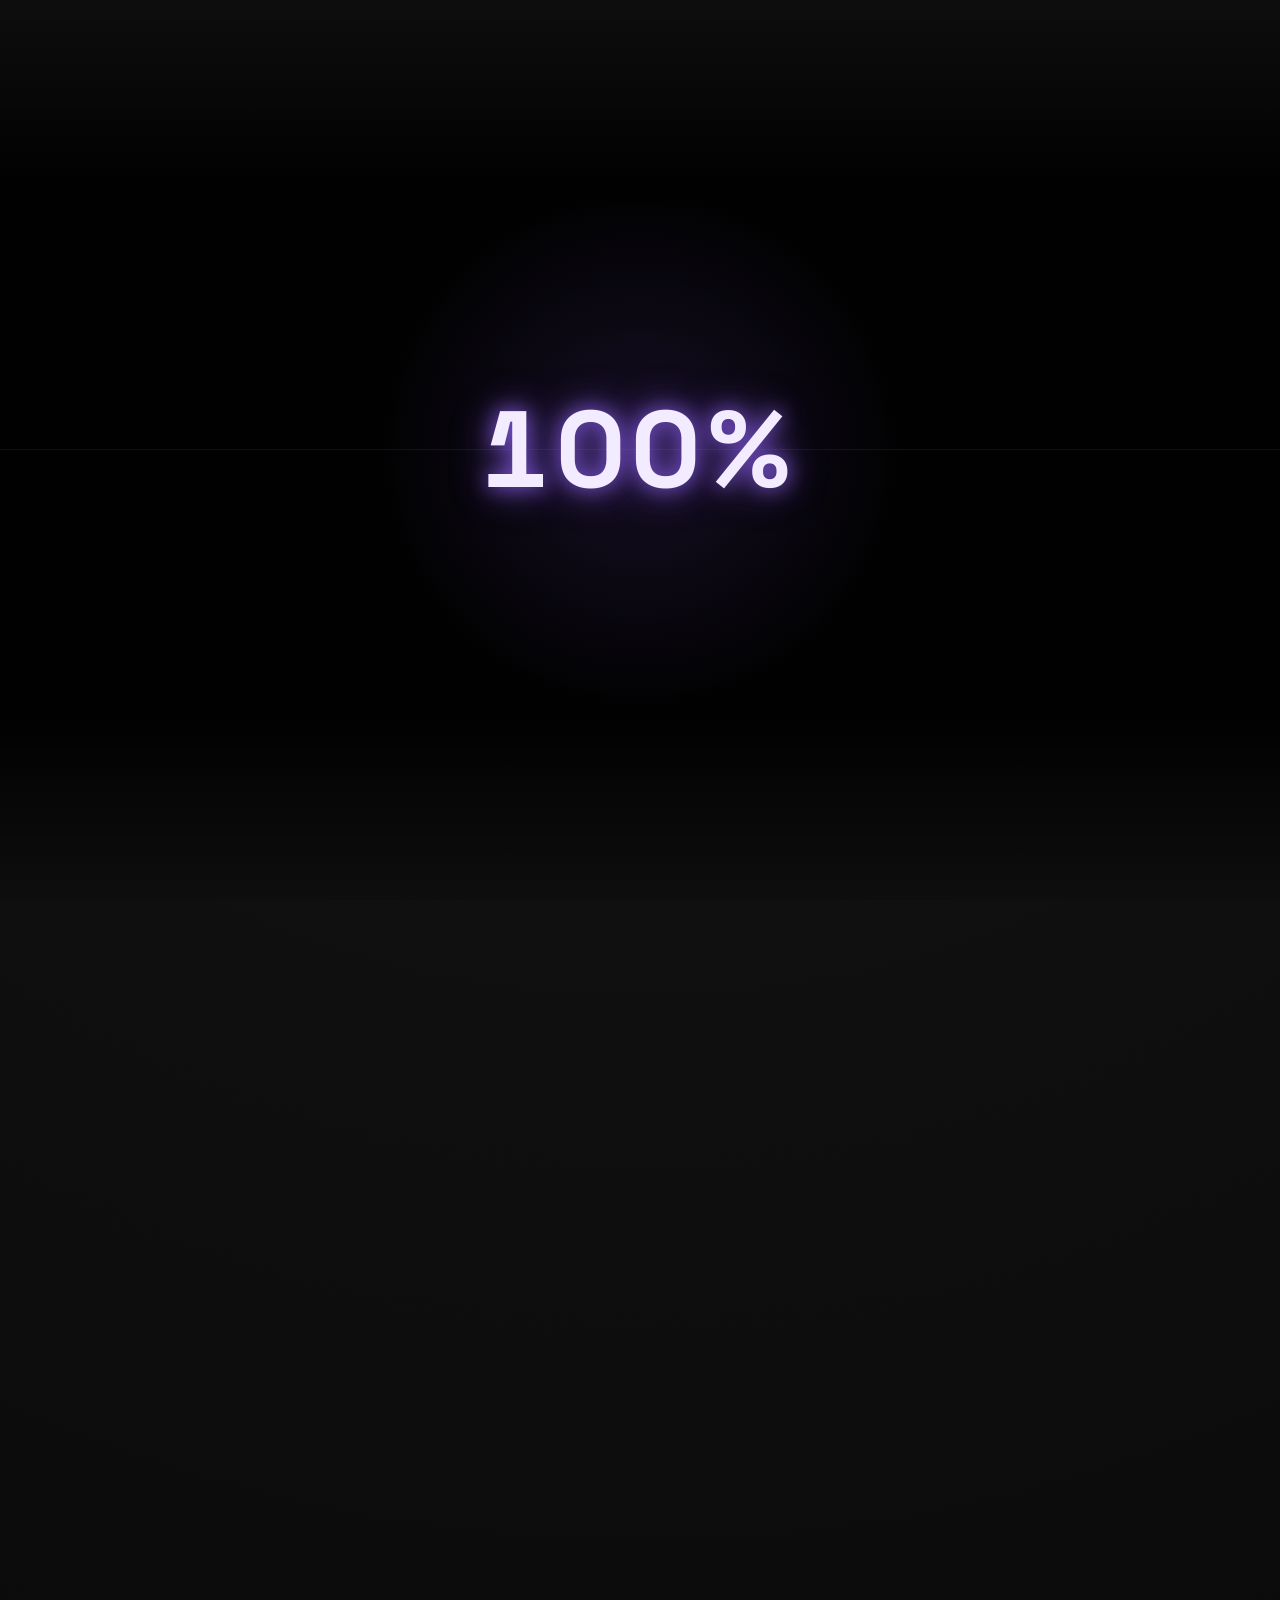
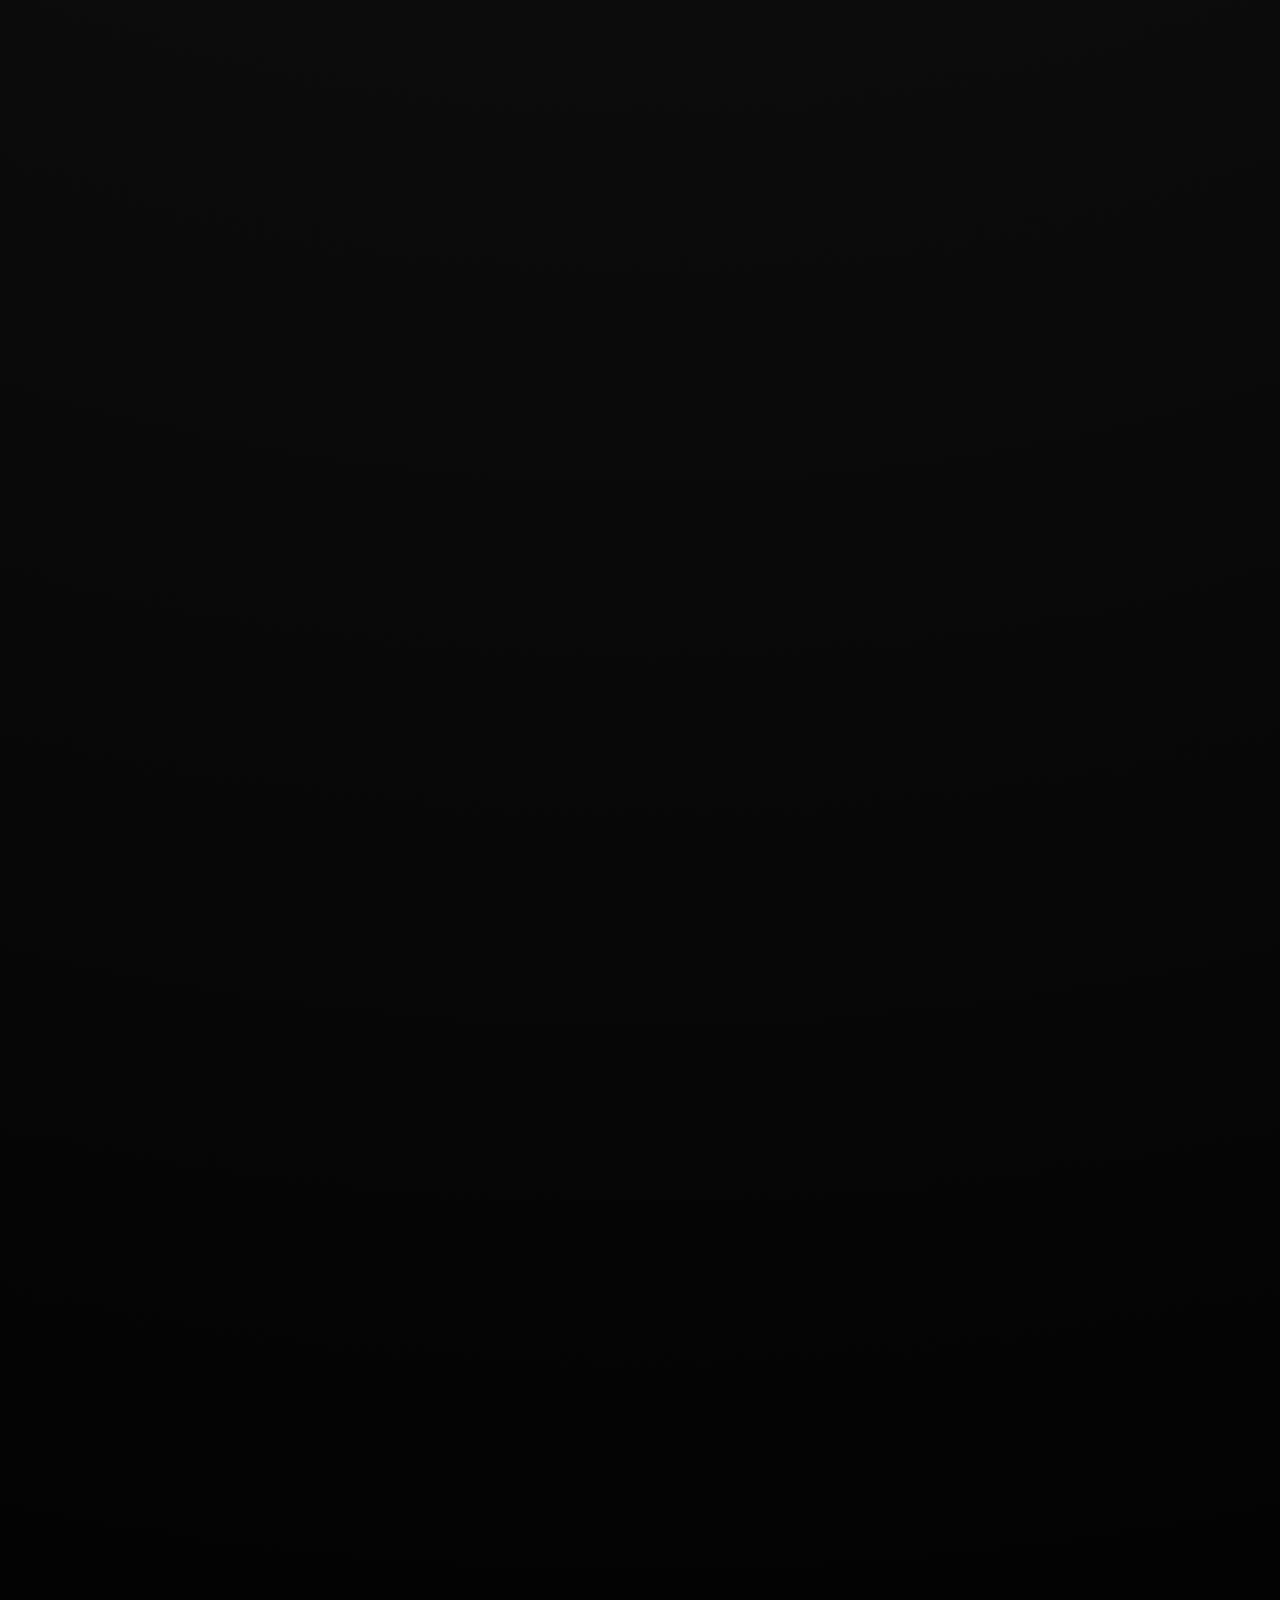
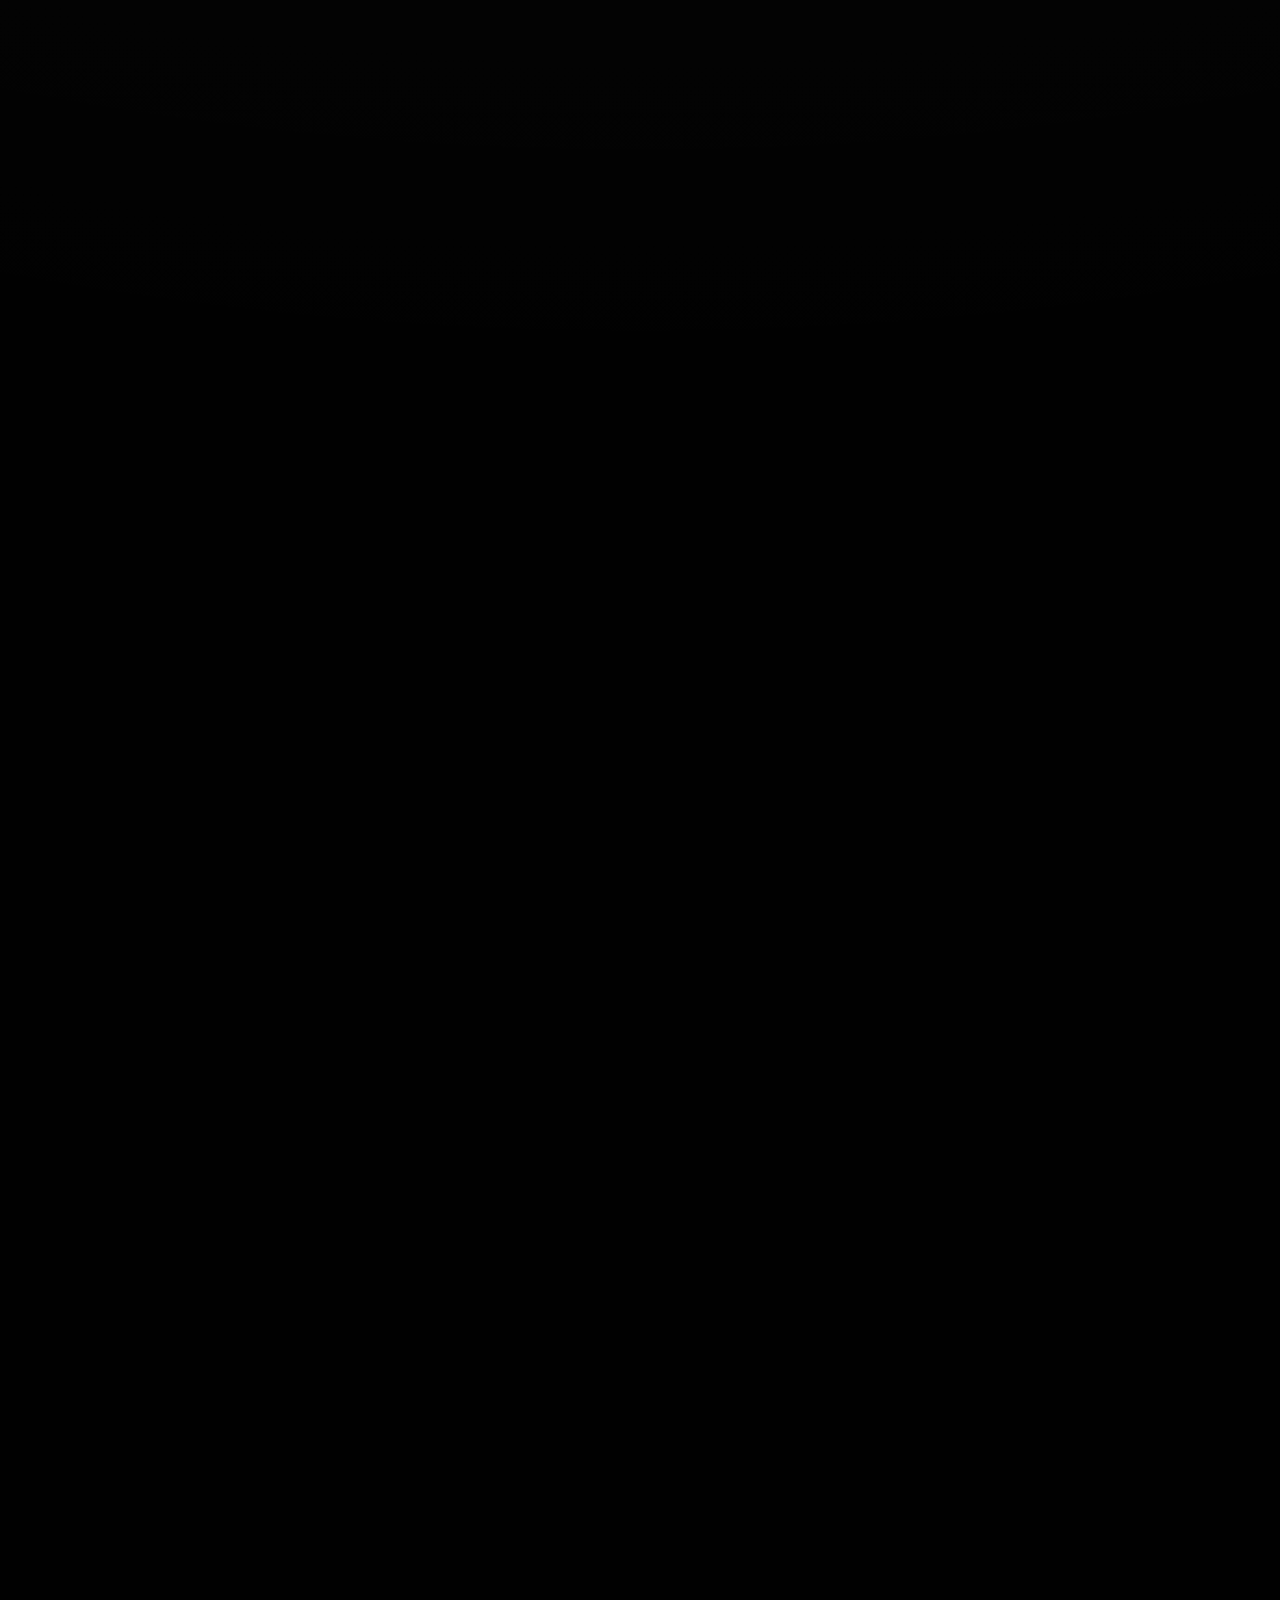
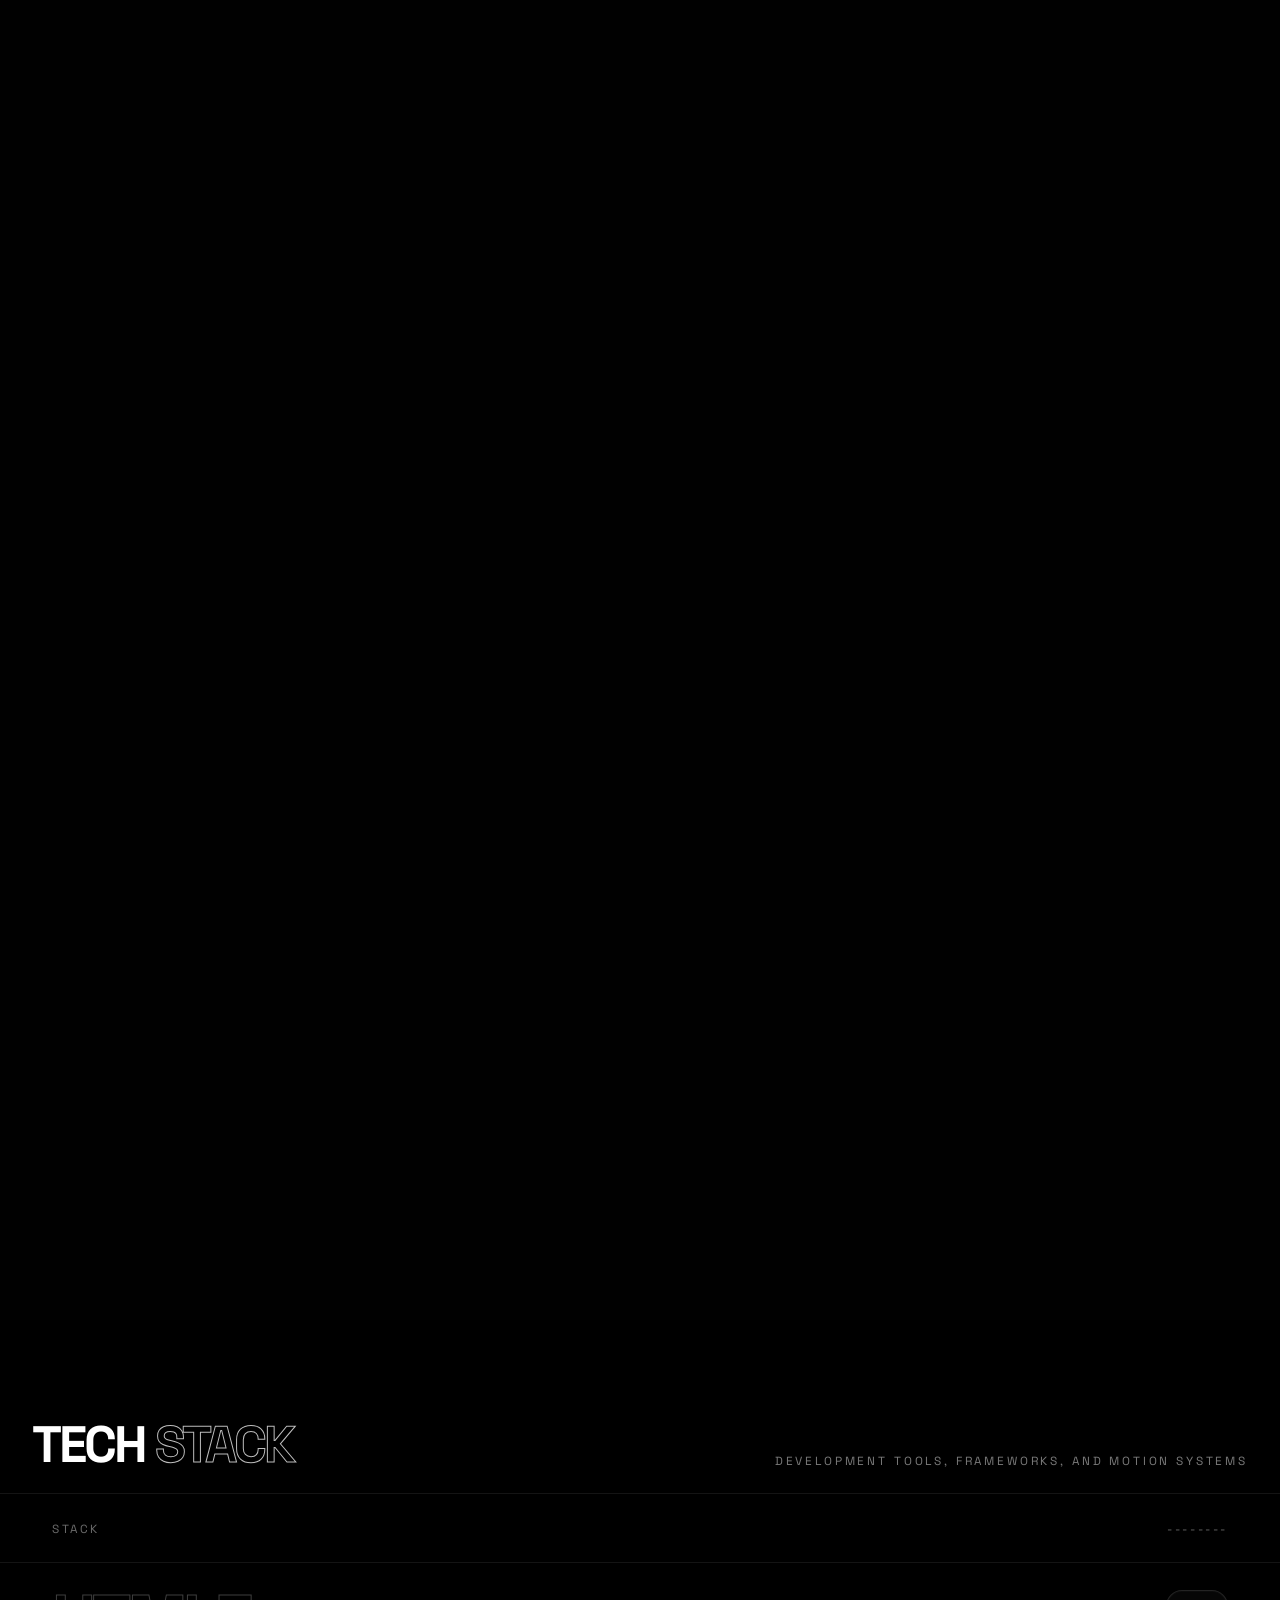
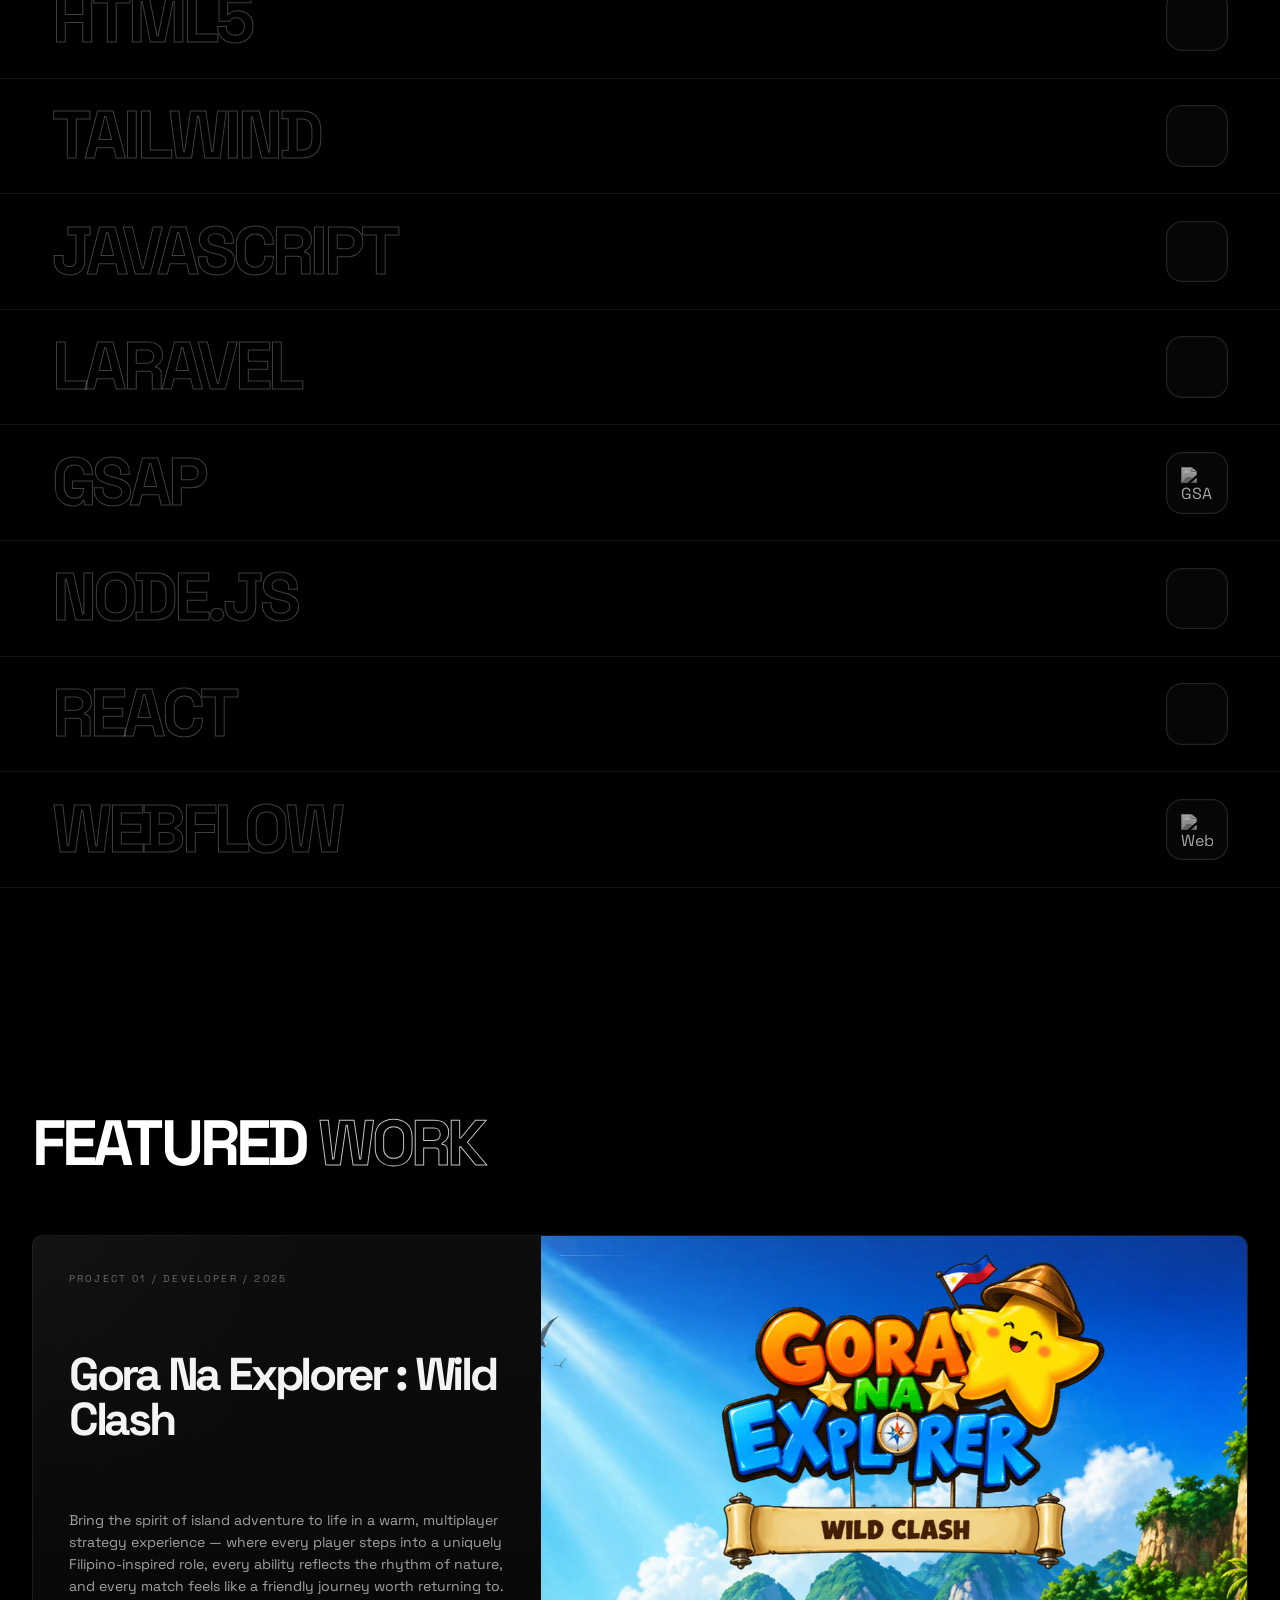
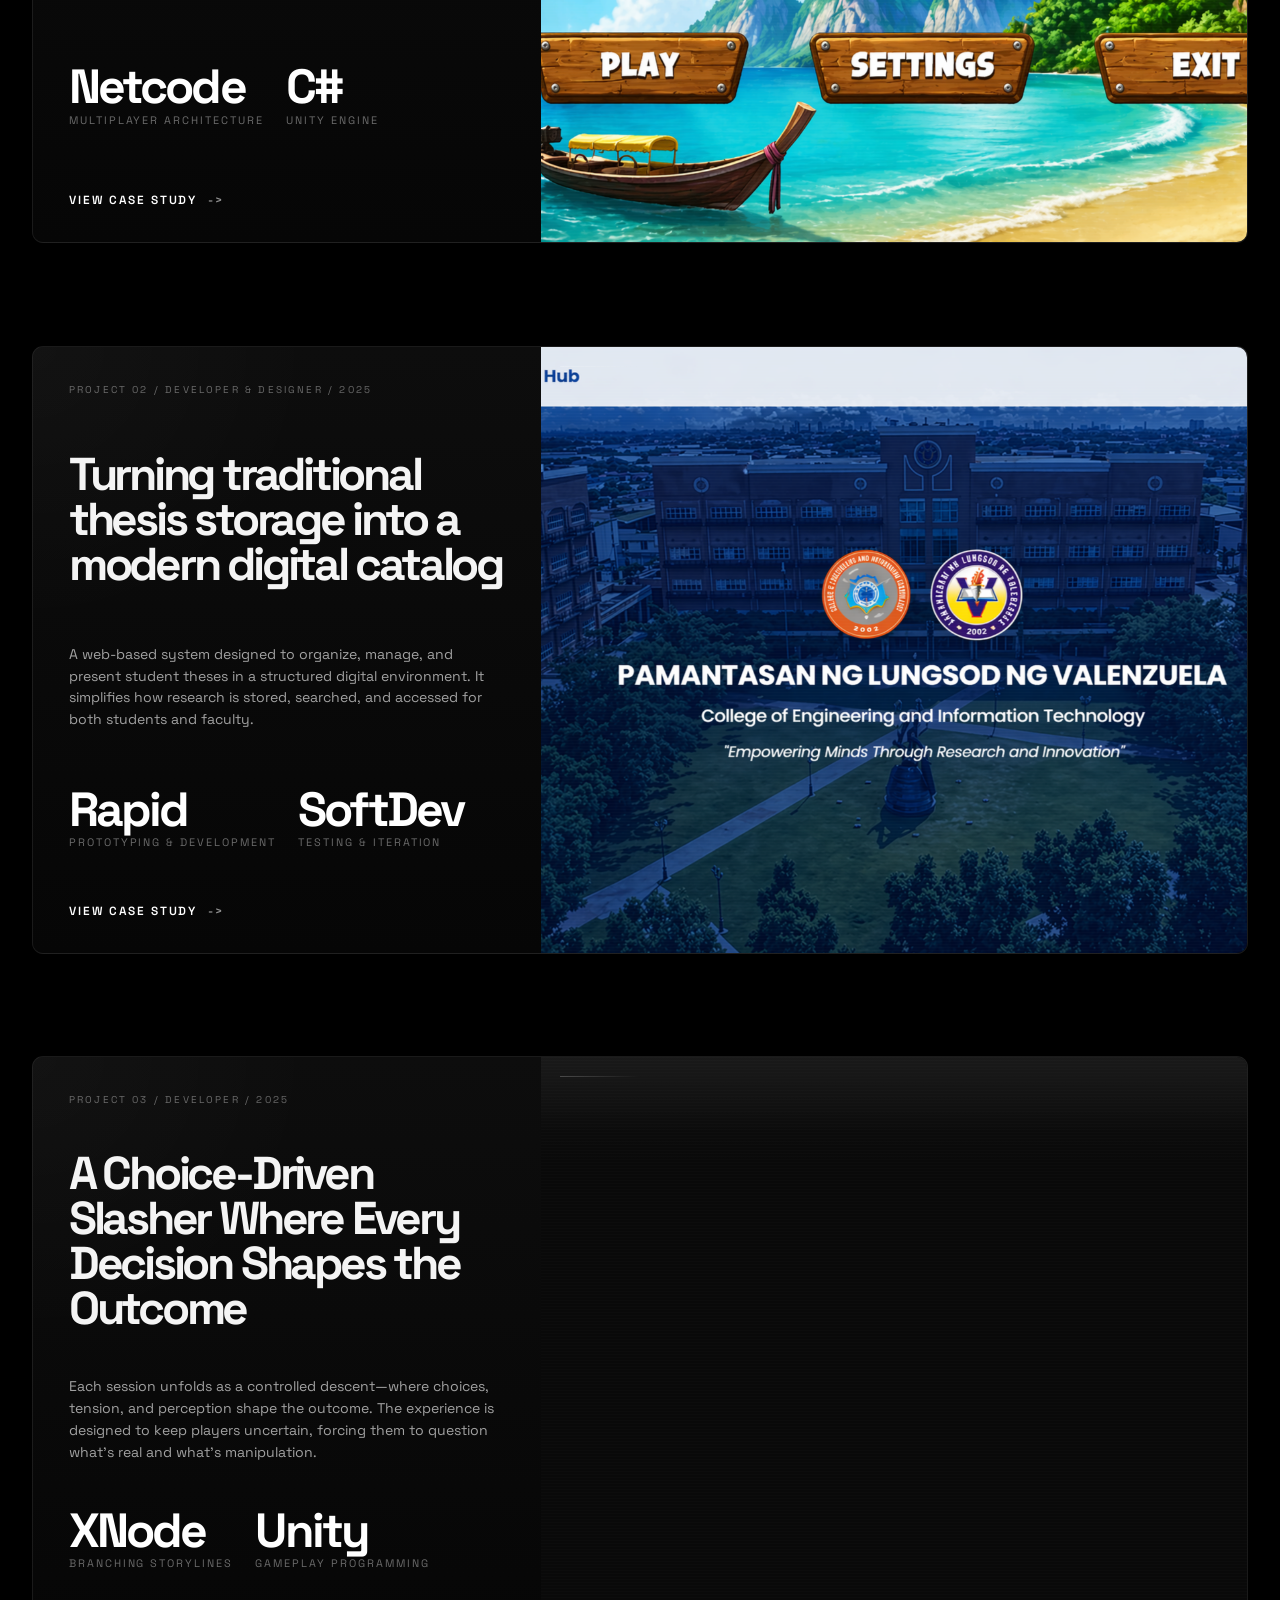
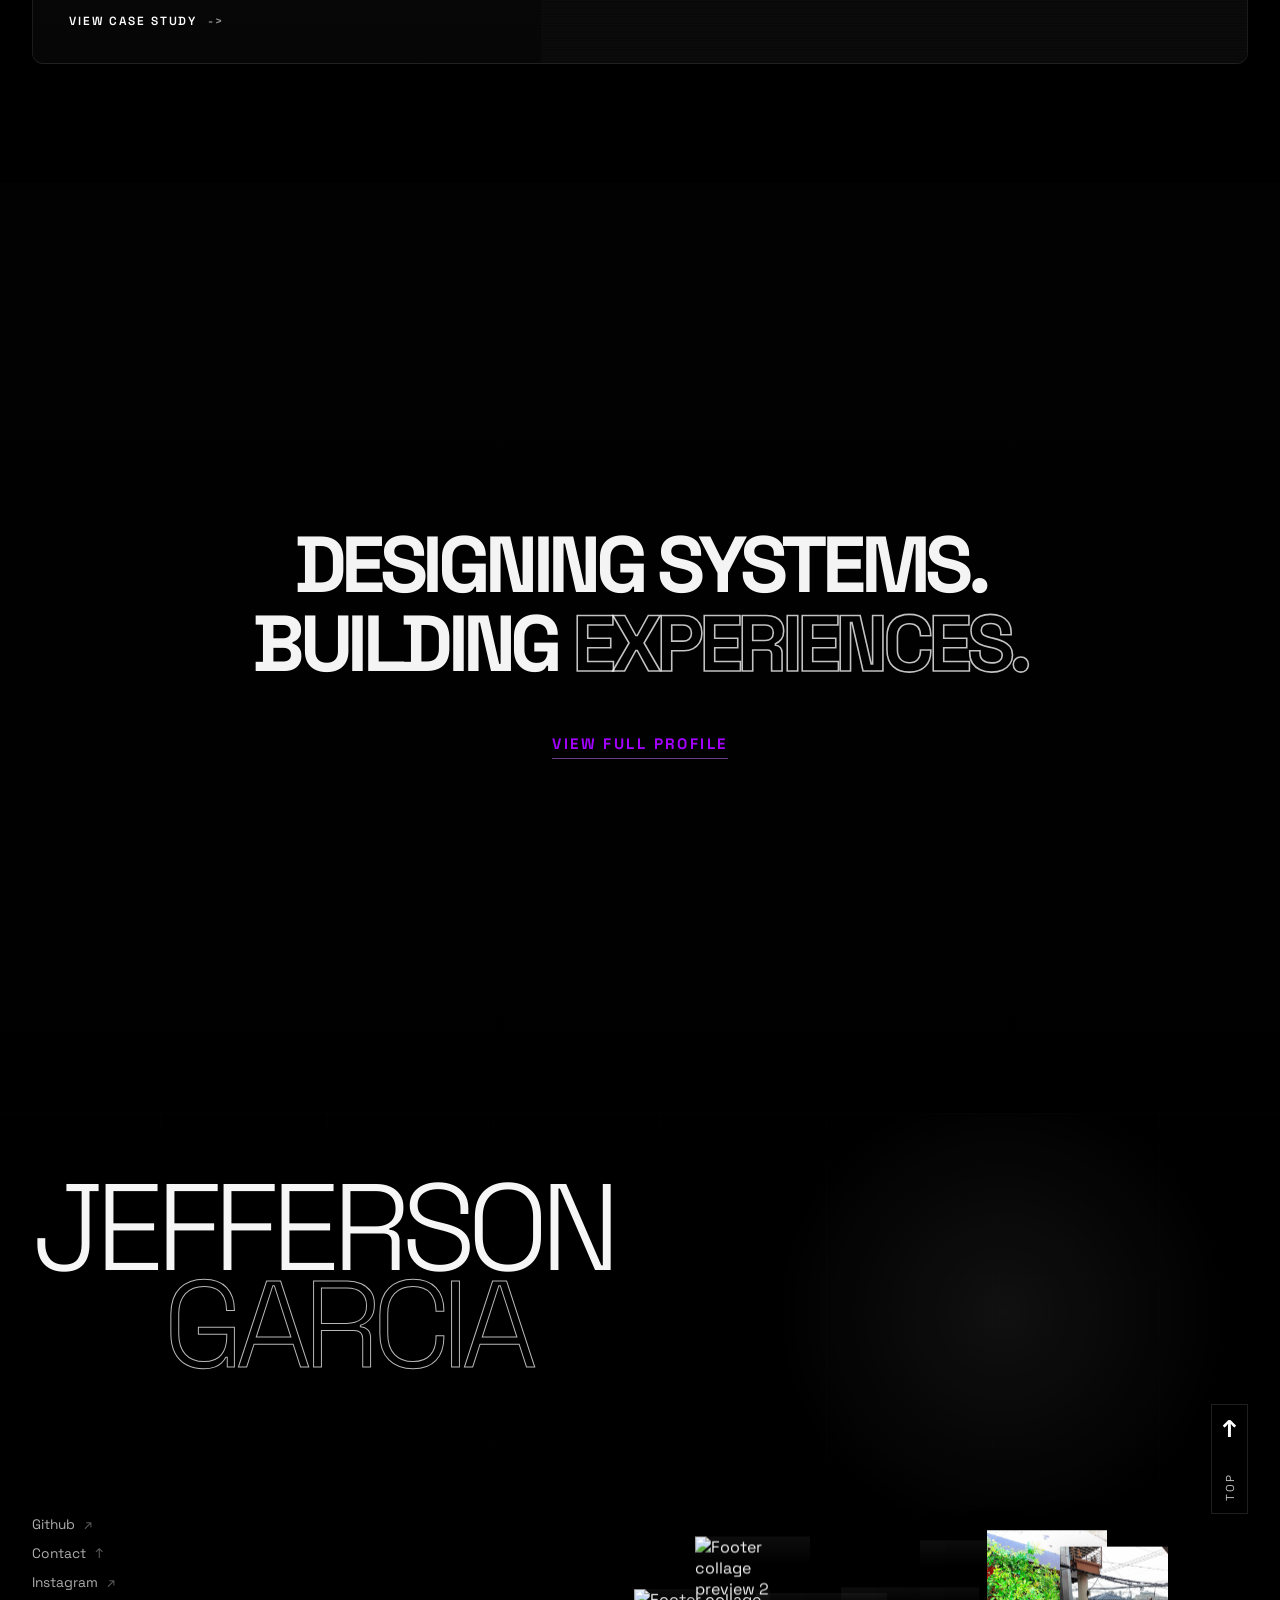
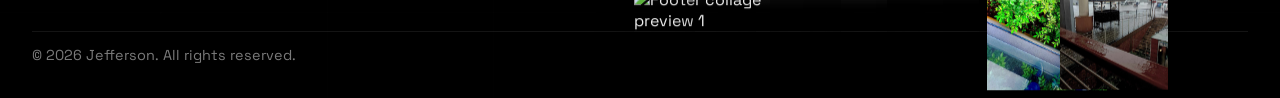
==== commit 10d8f069: "summin up" ====
--- a/index.html
+++ b/index.html
@@ -468,19 +468,19 @@
                                         <p class="reveal-line">
                                             <span
                                                 class="reveal-segment"
-                                                data-scroll-text="We build solutions that"
+                                                data-scroll-text="I build systems"
                                             ></span>
                                         </p>
                                         <p class="reveal-line">
                                             <span
                                                 class="reveal-segment reveal-segment-accent"
-                                                data-scroll-text="people can trust and"
+                                                data-scroll-text="people can trust,"
                                             ></span>
                                         </p>
                                         <p class="reveal-line">
                                             <span
                                                 class="reveal-segment"
-                                                data-scroll-text="understand."
+                                                data-scroll-text="use, and understand."
                                             ></span>
                                         </p>
                                     </div>
@@ -956,21 +956,8 @@
 
             <footer class="site-footer" id="contact">
                 <div class="site-footer-inner">
-                    <div class="site-footer-topline">
-                        <p class="site-footer-kicker">
-                            FOOTER / DRAGGABLE IMAGE STACK
-                        </p>
-                        <p class="site-footer-status">
-                            5 FRAMES / 1 SOURCE / CLICK TO OPEN
-                        </p>
-                    </div>
-
                     <div class="site-footer-hero">
                         <div class="site-footer-title-wrap">
-                            <p class="site-footer-caption">
-                                hehehehehehehehehehehe
-                            </p>
-
                             <h2 class="site-footer-title">
                                 <span class="site-footer-title-solid">
                                     JEFFERSON
@@ -1009,20 +996,16 @@
                             >
                                 <a
                                     class="footer-photo"
-                                    href="Assets/FooterImages/Morty.jpg"
+                                    href="Assets/FooterImages/IMG_20260307_224315.jpg"
                                     target="_blank"
                                     rel="noreferrer"
                                     data-footer-photo
                                     aria-label="Open footer image 1"
                                     style="
-                                        --photo-left: 14%;
-                                        --photo-top: 11%;
-                                        --photo-width: clamp(
-                                            6.8rem,
-                                            10vw,
-                                            8.8rem
-                                        );
-                                        --photo-aspect: 0.92;
+                                        --photo-left: 8%;
+                                        --photo-top: 34%;
+                                        --photo-width: clamp(7.2rem, 10.6vw, 9.2rem);
+                                        --photo-aspect: 1.34;
                                         --photo-rotate: 0deg;
                                         --photo-layer: 1;
                                     "
@@ -1032,7 +1015,7 @@
                                         aria-hidden="true"
                                     >
                                         <span class="footer-photo-tag">
-                                            Image
+                                            Photography
                                         </span>
                                         <span
                                             class="footer-photo-handle footer-photo-handle-top-left"
@@ -1061,30 +1044,25 @@
                                     </span>
 
                                     <img
-                                        src="Assets/FooterImages/Morty.jpg"
+                                        src="Assets/FooterImages/IMG_20260307_224315.jpg"
                                         alt="Footer collage preview 1"
                                         loading="lazy"
                                         decoding="async"
                                         draggable="false"
                                     />
                                 </a>
-
                                 <a
                                     class="footer-photo"
-                                    href="Assets/FooterImages/ShsGradSelfie.jpg"
+                                    href="Assets/FooterImages/IMG_20260525_140105.jpg"
                                     target="_blank"
                                     rel="noreferrer"
                                     data-footer-photo
                                     aria-label="Open footer image 2"
                                     style="
-                                        --photo-left: 28%;
-                                        --photo-top: 28%;
-                                        --photo-width: clamp(
-                                            7.6rem,
-                                            11.5vw,
-                                            10rem
-                                        );
-                                        --photo-aspect: 0.84;
+                                        --photo-left: 18%;
+                                        --photo-top: 5%;
+                                        --photo-width: clamp(6.2rem, 9vw, 7.8rem);
+                                        --photo-aspect: 0.75;
                                         --photo-rotate: 0deg;
                                         --photo-layer: 2;
                                     "
@@ -1094,7 +1072,7 @@
                                         aria-hidden="true"
                                     >
                                         <span class="footer-photo-tag">
-                                            Image
+                                            Photography
                                         </span>
                                         <span
                                             class="footer-photo-handle footer-photo-handle-top-left"
@@ -1123,30 +1101,25 @@
                                     </span>
 
                                     <img
-                                        src="Assets/FooterImages/ShsGradSelfie.jpg"
+                                        src="Assets/FooterImages/IMG_20260525_140105.jpg"
                                         alt="Footer collage preview 2"
                                         loading="lazy"
                                         decoding="async"
                                         draggable="false"
                                     />
                                 </a>
-
                                 <a
                                     class="footer-photo"
-                                    href="Assets/FooterImages/WakandaForEva.jpg"
+                                    href="Assets/FooterImages/Messenger_creation_7027512973652047080.jpeg"
                                     target="_blank"
                                     rel="noreferrer"
                                     data-footer-photo
                                     aria-label="Open footer image 3"
                                     style="
-                                        --photo-left: 48%;
-                                        --photo-top: 2%;
-                                        --photo-width: clamp(
-                                            4.8rem,
-                                            7vw,
-                                            6.2rem
-                                        );
-                                        --photo-aspect: 1;
+                                        --photo-left: 28%;
+                                        --photo-top: 50%;
+                                        --photo-width: clamp(7rem, 10.2vw, 9rem);
+                                        --photo-aspect: 1.34;
                                         --photo-rotate: 0deg;
                                         --photo-layer: 3;
                                     "
@@ -1156,7 +1129,7 @@
                                         aria-hidden="true"
                                     >
                                         <span class="footer-photo-tag">
-                                            Image
+                                            Photography
                                         </span>
                                         <span
                                             class="footer-photo-handle footer-photo-handle-top-left"
@@ -1185,30 +1158,25 @@
                                     </span>
 
                                     <img
-                                        src="Assets/FooterImages/WakandaForEva.jpg"
+                                        src="Assets/FooterImages/Messenger_creation_7027512973652047080.jpeg"
                                         alt="Footer collage preview 3"
                                         loading="lazy"
                                         decoding="async"
                                         draggable="false"
                                     />
                                 </a>
-
                                 <a
                                     class="footer-photo"
-                                    href="Assets/FooterImages/Kiddo.jpg"
+                                    href="Assets/FooterImages/Messenger_creation_7027513228117554577.jpeg"
                                     target="_blank"
                                     rel="noreferrer"
                                     data-footer-photo
                                     aria-label="Open footer image 4"
                                     style="
-                                        --photo-left: 60%;
-                                        --photo-top: 17%;
-                                        --photo-width: clamp(
-                                            8.8rem,
-                                            13.5vw,
-                                            11.2rem
-                                        );
-                                        --photo-aspect: 1.18;
+                                        --photo-left: 42%;
+                                        --photo-top: 18%;
+                                        --photo-width: clamp(7.3rem, 10.8vw, 9.5rem);
+                                        --photo-aspect: 1.34;
                                         --photo-rotate: 0deg;
                                         --photo-layer: 4;
                                     "
@@ -1218,7 +1186,7 @@
                                         aria-hidden="true"
                                     >
                                         <span class="footer-photo-tag">
-                                            Image
+                                            Photography
                                         </span>
                                         <span
                                             class="footer-photo-handle footer-photo-handle-top-left"
@@ -1247,26 +1215,25 @@
                                     </span>
 
                                     <img
-                                        src="Assets/FooterImages/Kiddo.jpg"
+                                        src="Assets/FooterImages/Messenger_creation_7027513228117554577.jpeg"
                                         alt="Footer collage preview 4"
                                         loading="lazy"
                                         decoding="async"
                                         draggable="false"
                                     />
                                 </a>
-
                                 <a
                                     class="footer-photo"
-                                    href="Assets/FooterImages/Loml.jpg"
+                                    href="Assets/FooterImages/Messenger_creation_7027513228119710264.jpeg"
                                     target="_blank"
                                     rel="noreferrer"
                                     data-footer-photo
                                     aria-label="Open footer image 5"
                                     style="
-                                        --photo-left: 78%;
-                                        --photo-top: 46%;
-                                        --photo-width: clamp(6rem, 9vw, 8rem);
-                                        --photo-aspect: 0.88;
+                                        --photo-left: 55%;
+                                        --photo-top: 45%;
+                                        --photo-width: clamp(6.1rem, 8.8vw, 7.7rem);
+                                        --photo-aspect: 0.75;
                                         --photo-rotate: 0deg;
                                         --photo-layer: 5;
                                     "
@@ -1276,7 +1243,7 @@
                                         aria-hidden="true"
                                     >
                                         <span class="footer-photo-tag">
-                                            Image
+                                            Photography
                                         </span>
                                         <span
                                             class="footer-photo-handle footer-photo-handle-top-left"
@@ -1305,8 +1272,122 @@
                                     </span>
 
                                     <img
-                                        src="Assets/FooterImages/Loml.jpg"
+                                        src="Assets/FooterImages/Messenger_creation_7027513228119710264.jpeg"
                                         alt="Footer collage preview 5"
+                                        loading="lazy"
+                                        decoding="async"
+                                        draggable="false"
+                                    />
+                                </a>
+                                <a
+                                    class="footer-photo"
+                                    href="Assets/FooterImages/Messenger_creation_7124381550934629389.jpeg"
+                                    target="_blank"
+                                    rel="noreferrer"
+                                    data-footer-photo
+                                    aria-label="Open footer image 6"
+                                    style="
+                                        --photo-left: 66%;
+                                        --photo-top: 8%;
+                                        --photo-width: clamp(6.5rem, 9.4vw, 8.1rem);
+                                        --photo-aspect: 0.75;
+                                        --photo-rotate: 0deg;
+                                        --photo-layer: 6;
+                                    "
+                                >
+                                    <span
+                                        class="footer-photo-editor"
+                                        aria-hidden="true"
+                                    >
+                                        <span class="footer-photo-tag">
+                                            Photography
+                                        </span>
+                                        <span
+                                            class="footer-photo-handle footer-photo-handle-top-left"
+                                        ></span>
+                                        <span
+                                            class="footer-photo-handle footer-photo-handle-top-center"
+                                        ></span>
+                                        <span
+                                            class="footer-photo-handle footer-photo-handle-top-right"
+                                        ></span>
+                                        <span
+                                            class="footer-photo-handle footer-photo-handle-middle-left"
+                                        ></span>
+                                        <span
+                                            class="footer-photo-handle footer-photo-handle-middle-right"
+                                        ></span>
+                                        <span
+                                            class="footer-photo-handle footer-photo-handle-bottom-left"
+                                        ></span>
+                                        <span
+                                            class="footer-photo-handle footer-photo-handle-bottom-center"
+                                        ></span>
+                                        <span
+                                            class="footer-photo-handle footer-photo-handle-bottom-right"
+                                        ></span>
+                                    </span>
+
+                                    <img
+                                        src="Assets/FooterImages/Messenger_creation_7124381550934629389.jpeg"
+                                        alt="Footer collage preview 6"
+                                        loading="lazy"
+                                        decoding="async"
+                                        draggable="false"
+                                    />
+                                </a>
+                                <a
+                                    class="footer-photo"
+                                    href="Assets/FooterImages/Messenger_creation_7124381550938969219.jpeg"
+                                    target="_blank"
+                                    rel="noreferrer"
+                                    data-footer-photo
+                                    aria-label="Open footer image 7"
+                                    style="
+                                        --photo-left: 78%;
+                                        --photo-top: 37%;
+                                        --photo-width: clamp(5.8rem, 8.4vw, 7.2rem);
+                                        --photo-aspect: 0.75;
+                                        --photo-rotate: 0deg;
+                                        --photo-layer: 7;
+                                    "
+                                >
+                                    <span
+                                        class="footer-photo-editor"
+                                        aria-hidden="true"
+                                    >
+                                        <span class="footer-photo-tag">
+                                            Photography
+                                        </span>
+                                        <span
+                                            class="footer-photo-handle footer-photo-handle-top-left"
+                                        ></span>
+                                        <span
+                                            class="footer-photo-handle footer-photo-handle-top-center"
+                                        ></span>
+                                        <span
+                                            class="footer-photo-handle footer-photo-handle-top-right"
+                                        ></span>
+                                        <span
+                                            class="footer-photo-handle footer-photo-handle-middle-left"
+                                        ></span>
+                                        <span
+                                            class="footer-photo-handle footer-photo-handle-middle-right"
+                                        ></span>
+                                        <span
+                                            class="footer-photo-handle footer-photo-handle-bottom-left"
+                                        ></span>
+                                        <span
+                                            class="footer-photo-handle footer-photo-handle-bottom-center"
+                                        ></span>
+                                        <span
+                                            class="footer-photo-handle footer-photo-handle-bottom-right"
+                                        ></span>
+                                    </span>
+
+                                    <img
+                                        src="Assets/FooterImages/Messenger_creation_7124381550938969219.jpeg"
+                                        alt="Footer collage preview 7"
                                         loading="lazy"
                                         decoding="async"
                                         draggable="false"
--- a/CSS/style.css
+++ b/CSS/style.css
@@ -1160,6 +1160,8 @@
     width: 7rem;
     height: 7rem;
     padding: 0;
+    appearance: none;
+    -webkit-tap-highlight-color: transparent;
     place-items: center;
     border-radius: 50%;
     border-color: rgb(var(--hero-accent-rgb) / 0.42);
@@ -1179,6 +1181,10 @@
         background 180ms ease,
         box-shadow 180ms ease,
         transform 180ms ease;
+}
+
+.hero-orbit-ring:focus:not(:focus-visible) {
+    outline: none;
 }
 
 .hero-orbit-ring:hover,
@@ -3149,6 +3155,13 @@
 
 .featured-section {
     --featured-stack-top: clamp(4.5rem, 8vw, 6.5rem);
+    --featured-header-space: clamp(3.6rem, 5.8vw, 4.9rem);
+    --featured-header-stick-top: clamp(0.7rem, 1.6vw, 1.2rem);
+    --featured-sticky-gap: 0.9rem;
+    --featured-card-stick-top: calc(
+        var(--featured-header-stick-top) + var(--featured-header-space) +
+            var(--featured-sticky-gap)
+    );
     width: calc(100% + (var(--shell-side-space) * 2));
     margin-inline: calc(var(--shell-side-space) * -1);
     padding: clamp(4.4rem, 9vw, 7rem) 0 clamp(5rem, 10vw, 7.4rem);
@@ -3175,10 +3188,16 @@
 
 .featured-header {
     position: sticky;
-    top: clamp(0.9rem, 2vw, 1.4rem);
+    top: var(--featured-header-stick-top);
     z-index: 8;
     margin-bottom: clamp(2rem, 4vw, 3rem);
     padding: 0.35rem 0 0.9rem;
+    background: linear-gradient(
+        180deg,
+        var(--bg) 0%,
+        var(--bg) 72%,
+        transparent 100%
+    );
 }
 
 .featured-title {
@@ -3209,7 +3228,7 @@
     display: grid;
     grid-template-columns: minmax(0, 0.9fr) minmax(0, 1.25fr);
     position: sticky;
-    top: var(--featured-stack-top);
+    top: var(--featured-card-stick-top);
     z-index: var(--featured-layer, 1);
     min-height: clamp(29rem, 50vw, 38rem);
     border: 1px solid rgba(255, 255, 255, 0.08);
@@ -3438,6 +3457,98 @@
     will-change: transform;
 }
 
+@media (min-width: 961px) and (max-height: 760px) {
+    .featured-section {
+        --featured-stack-top: clamp(3.4rem, 9vh, 4.8rem);
+        --featured-header-space: clamp(4.25rem, 9vh, 5.35rem);
+        --featured-header-stick-top: 0.45rem;
+        --featured-sticky-gap: clamp(3.2rem, 8vh, 5rem);
+        --featured-card-stick-top: calc(
+            var(--featured-header-stick-top) + var(--featured-header-space) +
+                var(--featured-sticky-gap)
+        );
+        padding-top: clamp(3.2rem, 7vh, 4.4rem);
+        padding-bottom: clamp(3.5rem, 8vh, 5rem);
+    }
+
+    .featured-header {
+        margin-bottom: clamp(2rem, 4.6vh, 3rem);
+        padding-bottom: 0.45rem;
+    }
+
+    .featured-title {
+        font-size: clamp(1.8rem, 4.5vw, 3.2rem);
+    }
+
+    .featured-card {
+        min-height: min(
+            34rem,
+            calc(100vh - var(--featured-stack-top) - 1.25rem)
+        );
+    }
+
+    .featured-copy {
+        gap: clamp(0.72rem, 1.7vh, 1rem);
+        padding: clamp(1rem, 2.2vw, 1.55rem);
+    }
+
+    .featured-project-title {
+        font-size: clamp(1.45rem, 3vw, 2.3rem);
+        line-height: 1;
+        letter-spacing: -0.055em;
+    }
+
+    .featured-description {
+        font-size: 0.86rem;
+        line-height: 1.45;
+    }
+
+    .featured-metrics {
+        gap: 1rem;
+    }
+
+    .featured-metric-value {
+        font-size: clamp(1.45rem, 3.2vw, 2.25rem);
+    }
+
+    .featured-link {
+        min-height: 2.45rem;
+        padding-block: 0.62rem;
+    }
+}
+
+@media (min-width: 961px) and (max-height: 640px) {
+    .featured-section {
+        --featured-stack-top: 3rem;
+        --featured-header-space: 2.55rem;
+        --featured-header-stick-top: 0.35rem;
+        --featured-sticky-gap: clamp(2rem, 6vh, 3.5rem);
+        --featured-card-stick-top: calc(
+            var(--featured-header-stick-top) + var(--featured-header-space) +
+                var(--featured-sticky-gap)
+        );
+    }
+
+    .featured-card {
+        min-height: min(
+            30rem,
+            calc(100vh - var(--featured-stack-top) - 0.8rem)
+        );
+    }
+
+    .featured-copy {
+        gap: 0.58rem;
+        padding: 0.9rem 1.1rem;
+    }
+
+    .featured-description {
+        display: -webkit-box;
+        -webkit-line-clamp: 4;
+        -webkit-box-orient: vertical;
+        overflow: hidden;
+    }
+}
+
 .profile-section {
     width: calc(100% + (var(--shell-side-space) * 2));
     margin-inline: calc(var(--shell-side-space) * -1);
@@ -4610,7 +4721,7 @@
 }
 
 .case-study-zigzag-header .case-study-zigzag-text {
-    max-width: 38rem;
+    max-width: 100%;
 }
 
 .case-study-zigzag-media-grid {
@@ -5055,6 +5166,13 @@
     --case-study-background-bleed: 10%;
 }
 
+.case-study-hero-threattrack {
+    --case-study-accent-rgb: 70 168 138;
+    --case-study-background-image: url("../Assets/ProjectImages/ThreatTrack/bgimagehero.png");
+    --case-study-background-scale: 0.9;
+    --case-study-background-bleed: 10%;
+}
+
 .case-study-hero-hannah {
     --case-study-accent-rgb: 184 125 82;
     --case-study-background-image: url("../Assets/ProjectImages/HannahsCreations/HannahsCreations.png");
@@ -5080,6 +5198,31 @@
 .case-study-hero-ceit .case-study-hero-stage {
     min-height: clamp(18rem, 42vh, 24rem);
     padding-bottom: 0;
+}
+
+.case-study-hero-threattrack .case-study-hero-shell {
+    justify-content: flex-end;
+    gap: clamp(0.55rem, 1.2vw, 0.9rem);
+}
+
+.case-study-hero-threattrack .case-study-hero-stage {
+    min-height: clamp(18rem, 42vh, 24rem);
+    padding-bottom: 0;
+}
+
+.case-study-hero-threattrack .case-study-hero-title {
+    font-size: clamp(3.1rem, 6.2vw, 5.7rem);
+    letter-spacing: -0.055em;
+    line-height: 0.95;
+}
+
+.case-study-hero-threattrack .case-study-hero-title span {
+    max-width: 100%;
+    margin-left: 15px;
+    margin-top: 0.55rem;
+    font-size: clamp(1.25rem, 2.25vw, 2.15rem);
+    letter-spacing: -0.025em;
+    line-height: 1.08;
 }
 
 .case-study-next-project-link-ceit {
@@ -5114,6 +5257,14 @@
     --next-project-heading: #edf4e7;
 }
 
+.case-study-next-project-link-threattrack {
+    --case-study-next-project-image: url("../Assets/ProjectImages/ThreatTrack/ChatGPT Image May 25, 2026, 12_15_57 PM.png");
+    --next-project-accent: 70 168 138;
+    --next-project-accent-soft: 70 168 138 / 0.24;
+    --next-project-accent-muted: 132 216 189 / 0.74;
+    --next-project-heading: #e9fff7;
+}
+
 .case-study-theme {
     --project-accent: 151 196 255;
     --project-accent-soft: 151 196 255 / 0.16;
@@ -5128,6 +5279,14 @@
     --project-accent-muted: 128 173 230 / 0.62;
     --project-heading: #edf5ff;
     --project-surface: 6 11 20;
+}
+
+.case-study-theme-threattrack {
+    --project-accent: 70 168 138;
+    --project-accent-soft: 70 168 138 / 0.17;
+    --project-accent-muted: 132 216 189 / 0.62;
+    --project-heading: #e9fff7;
+    --project-surface: 6 18 15;
 }
 
 .case-study-theme-thesession {
@@ -5547,6 +5706,161 @@
     color: #ffffff;
 }
 
+html.theme-light .case-study-theme-threattrack {
+    --project-heading: #101816;
+    --project-accent-muted: 31 116 91 / 0.76;
+    --project-accent-soft: 31 116 91 / 0.16;
+}
+
+html.theme-light .case-study-theme-threattrack .case-study-content-section,
+html.theme-light .case-study-theme-threattrack .case-study-feature-section,
+html.theme-light .case-study-theme-threattrack .case-study-shot-section,
+html.theme-light .case-study-theme-threattrack .case-study-task-grid-section,
+html.theme-light .case-study-theme-threattrack .case-study-learnings-section,
+html.theme-light .case-study-theme-threattrack .case-study-zigzag-section,
+html.theme-light
+    .case-study-theme-threattrack
+    .case-study-next-project-section {
+    background: var(--bg);
+}
+
+html.theme-light .case-study-theme-threattrack .the-overview {
+    border-bottom-color: rgba(16, 24, 22, 0.12);
+}
+
+html.theme-light .case-study-theme-threattrack .the-overview-copy,
+html.theme-light .case-study-theme-threattrack .case-study-feature-text,
+html.theme-light .case-study-theme-threattrack .case-study-shot-text,
+html.theme-light .case-study-theme-threattrack .case-study-task-grid-intro,
+html.theme-light .case-study-theme-threattrack .case-study-zigzag-text,
+html.theme-light .case-study-theme-threattrack .case-study-learnings-text,
+html.theme-light .case-study-theme-threattrack .case-study-story-detail-label {
+    color: rgba(16, 24, 22, 0.64);
+}
+
+html.theme-light .case-study-theme-threattrack .case-study-story-detail-value,
+html.theme-light .case-study-theme-threattrack .case-study-story-scope-name {
+    color: rgba(16, 24, 22, 0.9);
+}
+
+html.theme-light .case-study-theme-threattrack .case-study-story-bullet,
+html.theme-light
+    .case-study-theme-threattrack
+    .case-study-story-next
+    .case-study-story-bullet {
+    box-shadow: none;
+}
+
+html.theme-light .case-study-theme-threattrack .case-study-story-details-table,
+html.theme-light .case-study-theme-threattrack .case-study-story-detail-row,
+html.theme-light .case-study-theme-threattrack .case-study-story-scope-list,
+html.theme-light .case-study-theme-threattrack .case-study-story-scope-item,
+html.theme-light .case-study-theme-threattrack .case-study-learnings-item {
+    border-color: rgba(16, 24, 22, 0.12);
+}
+
+html.theme-light .case-study-theme-threattrack .case-study-gallery-media,
+html.theme-light .case-study-theme-threattrack .case-study-feature-media,
+html.theme-light .case-study-theme-threattrack .case-study-zigzag-media,
+html.theme-light .case-study-theme-threattrack .case-study-shot-card {
+    border-color: rgba(16, 24, 22, 0.12);
+    background:
+        linear-gradient(180deg, rgba(31, 116, 91, 0.04), transparent),
+        rgba(255, 255, 255, 0.68);
+}
+
+html.theme-light
+    .case-study-theme-threattrack
+    .case-study-gallery-media::before,
+html.theme-light
+    .case-study-theme-threattrack
+    .case-study-feature-media::before,
+html.theme-light
+    .case-study-theme-threattrack
+    .case-study-zigzag-media::before {
+    background:
+        linear-gradient(90deg, rgba(16, 24, 22, 0.05) 1px, transparent 1px),
+        linear-gradient(180deg, rgba(16, 24, 22, 0.05) 1px, transparent 1px);
+    opacity: 0.18;
+}
+
+html.theme-light .case-study-theme-threattrack .case-study-task-card,
+html.theme-light .case-study-theme-threattrack .case-study-content-card,
+html.theme-light .case-study-theme-threattrack .case-study-detail-card {
+    border-color: rgba(16, 24, 22, 0.12);
+    background:
+        radial-gradient(
+            circle at top,
+            rgba(31, 116, 91, 0.06),
+            transparent 46%
+        ),
+        linear-gradient(
+            180deg,
+            rgba(255, 255, 255, 0.74),
+            rgba(255, 255, 255, 0.44)
+        );
+    box-shadow:
+        inset 0 0 0 1px rgba(255, 255, 255, 0.72),
+        0 20px 42px rgba(22, 30, 38, 0.1);
+}
+
+html.theme-light .case-study-theme-threattrack .case-study-task-card-title,
+html.theme-light .case-study-theme-threattrack .case-study-content-card h3,
+html.theme-light .case-study-theme-threattrack .case-study-detail-card h3,
+html.theme-light .case-study-theme-threattrack .case-study-section-title {
+    color: #101816;
+}
+
+html.theme-light .case-study-theme-threattrack .case-study-task-card-copy,
+html.theme-light .case-study-theme-threattrack .case-study-content-card p,
+html.theme-light .case-study-theme-threattrack .case-study-detail-card p {
+    color: rgba(16, 24, 22, 0.62);
+}
+
+html.theme-light .case-study-theme-threattrack .case-study-task-card-icon {
+    border-color: rgba(16, 24, 22, 0.14);
+    color: rgba(16, 24, 22, 0.76);
+    background: rgba(255, 255, 255, 0.56);
+}
+
+html.theme-light
+    .case-study-theme-threattrack
+    .case-study-next-project-link::after {
+    background:
+        linear-gradient(90deg, rgba(0, 0, 0, 0.38), rgba(0, 0, 0, 0.04)),
+        linear-gradient(0deg, rgba(0, 0, 0, 0.42), rgba(0, 0, 0, 0.04) 58%);
+}
+
+html.theme-light .case-study-theme-threattrack .case-study-next-project-label,
+html.theme-light .case-study-theme-threattrack .case-study-next-project-title,
+html.theme-light .case-study-theme-threattrack .case-study-next-project-copy,
+html.theme-light .case-study-theme-threattrack .case-study-next-project-cta {
+    color: #ffffff;
+    text-shadow: 0 2px 16px rgba(0, 0, 0, 0.36);
+}
+
+html.theme-light .case-study-theme-threattrack .case-study-next-project-copy {
+    color: rgba(255, 255, 255, 0.84);
+}
+
+html.theme-light .case-study-theme-threattrack .case-study-next-project-cta {
+    border-color: rgba(255, 255, 255, 0.4);
+    background: rgba(255, 255, 255, 0.12);
+}
+
+html.theme-light
+    .case-study-theme-threattrack
+    .case-study-next-project-link:hover
+    .case-study-next-project-cta,
+html.theme-light
+    .case-study-theme-threattrack
+    .case-study-next-project-link:focus-visible
+    .case-study-next-project-cta {
+    border-color: rgba(255, 255, 255, 0.5);
+    background: rgba(255, 255, 255, 0.16);
+    color: #ffffff;
+}
+
 .case-study-feature-image,
 .case-study-zigzag-image {
     position: relative;
@@ -5555,6 +5869,47 @@
     width: 100%;
     height: 100%;
     object-fit: cover;
+}
+
+.threattrack-gallery-section {
+    padding-top: clamp(1rem, 2vw, 1.4rem);
+}
+
+.threattrack-gallery-grid {
+    align-items: start;
+}
+
+.case-study-zigzag-media-grid.threattrack-gallery-grid-mobile {
+    grid-template-columns: repeat(4, minmax(0, 1fr));
+}
+
+.case-study-zigzag-media-grid.threattrack-gallery-grid-admin {
+    grid-template-columns: repeat(2, minmax(0, 1fr));
+}
+
+.threattrack-gallery-media-mobile {
+    aspect-ratio: 9 / 18.6;
+}
+
+.threattrack-gallery-media-admin {
+    aspect-ratio: 16 / 8.7;
+}
+
+.threattrack-gallery-media .case-study-zigzag-image {
+    object-fit: contain;
+    background: rgba(0, 0, 0, 0.24);
+}
+
+@media (max-width: 980px) {
+    .case-study-zigzag-media-grid.threattrack-gallery-grid-mobile {
+        grid-template-columns: repeat(2, minmax(0, 1fr));
+    }
+}
+
+@media (max-width: 720px) {
+    .case-study-zigzag-media-grid.threattrack-gallery-grid-admin {
+        grid-template-columns: 1fr;
+    }
 }
 
 .hannah-intro-section,
@@ -6265,10 +6620,10 @@
 
 .site-footer-stage {
     display: grid;
-    grid-template-columns: minmax(7rem, 9rem) minmax(0, 1fr) auto;
+    grid-template-columns: minmax(7rem, 9rem) minmax(0, 1.12fr) auto;
     gap: clamp(0.8rem, 2vw, 1.8rem);
     align-items: end;
-    min-height: clamp(13rem, 20vw, 16.5rem);
+    min-height: clamp(15rem, 23vw, 18.5rem);
     margin-top: clamp(-4.8rem, -6vw, -3rem);
 }
 
@@ -6335,8 +6690,8 @@
     position: relative;
     align-self: center;
     justify-self: end;
-    width: min(100%, 31rem);
-    min-height: clamp(13.5rem, 19vw, 16rem);
+    width: min(100%, 38rem);
+    min-height: clamp(15.5rem, 22vw, 18rem);
     isolation: isolate;
     z-index: 3;
 }
@@ -6954,6 +7309,12 @@
         will-change: transform;
     }
 
+    .site-header.is-hidden {
+        transform: translateY(-120%);
+        opacity: 0;
+        pointer-events: none;
+    }
+
     .site-header {
         grid-template-columns: 1fr;
         justify-items: center;
@@ -7210,6 +7571,11 @@
         transform: none;
         filter: none;
         opacity: 1;
+    }
+
+    .featured-header {
+        position: relative;
+        top: auto;
     }
 
     .featured-media {
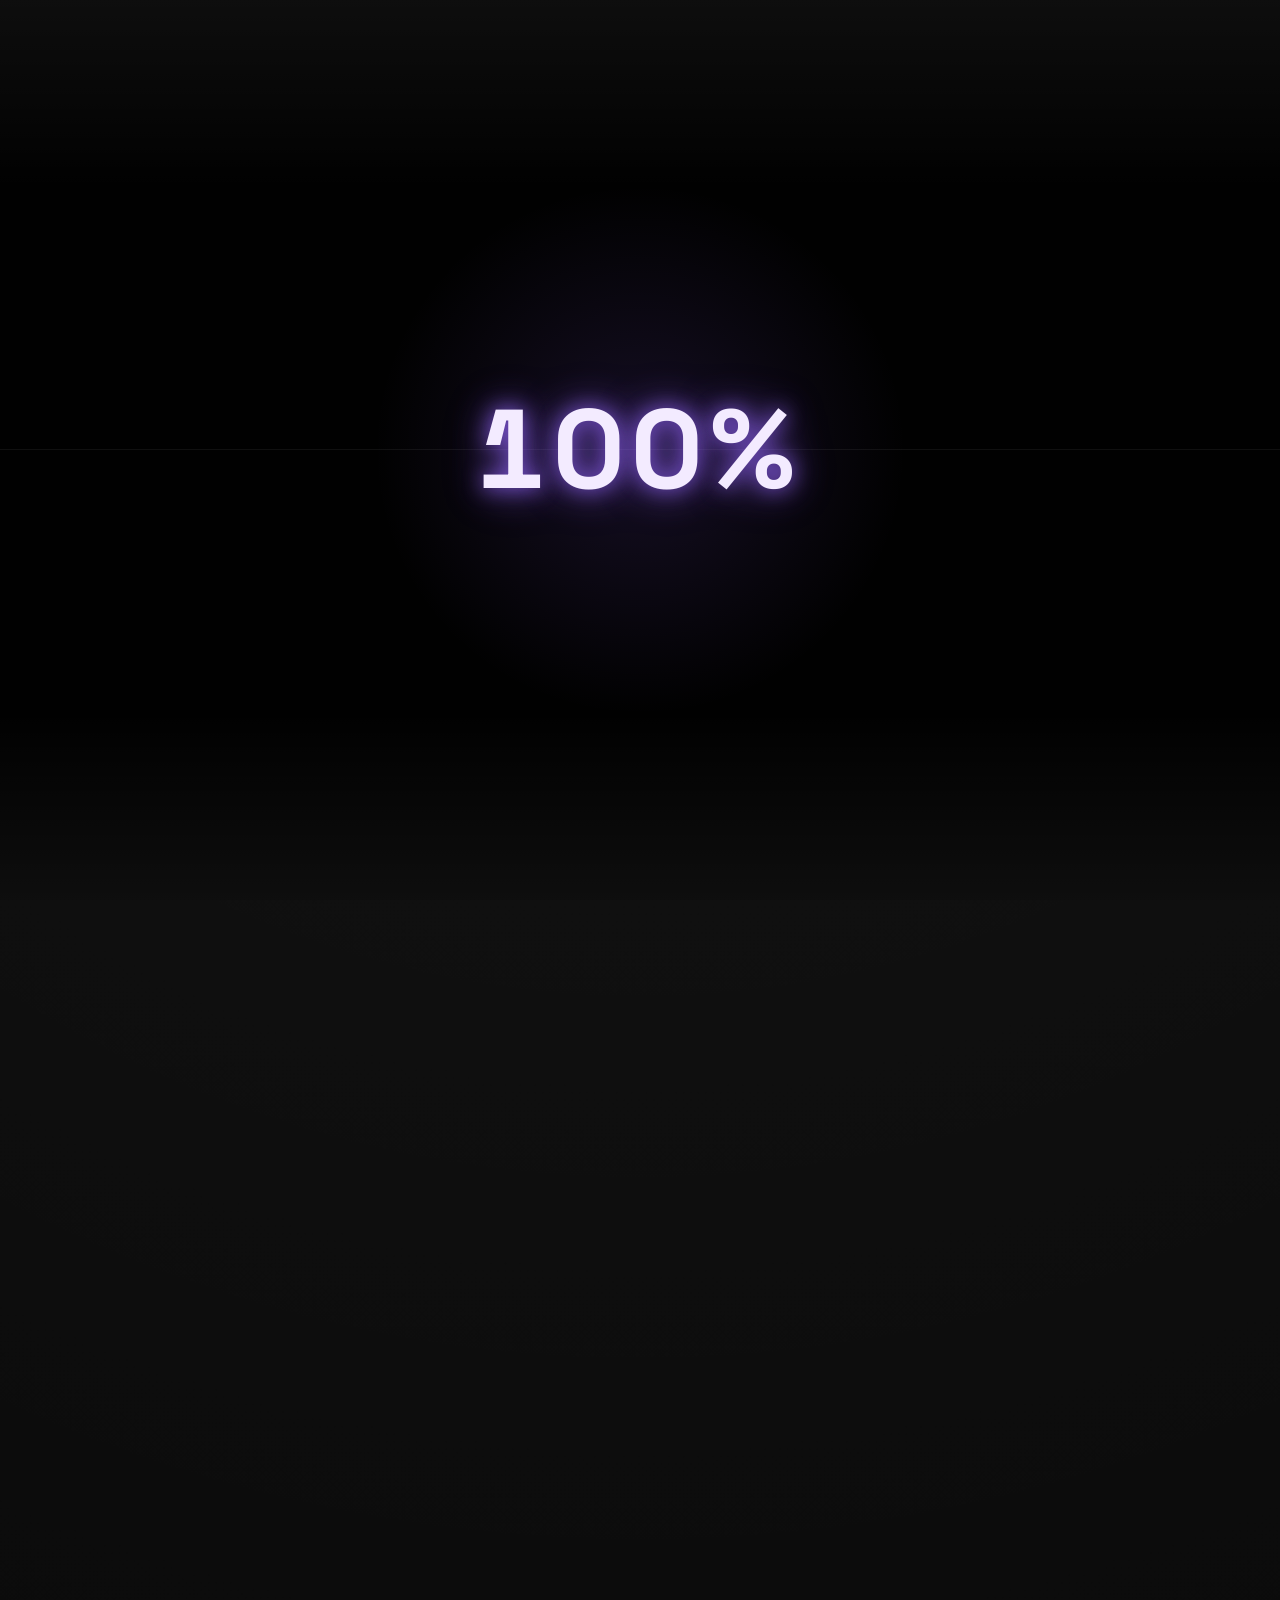
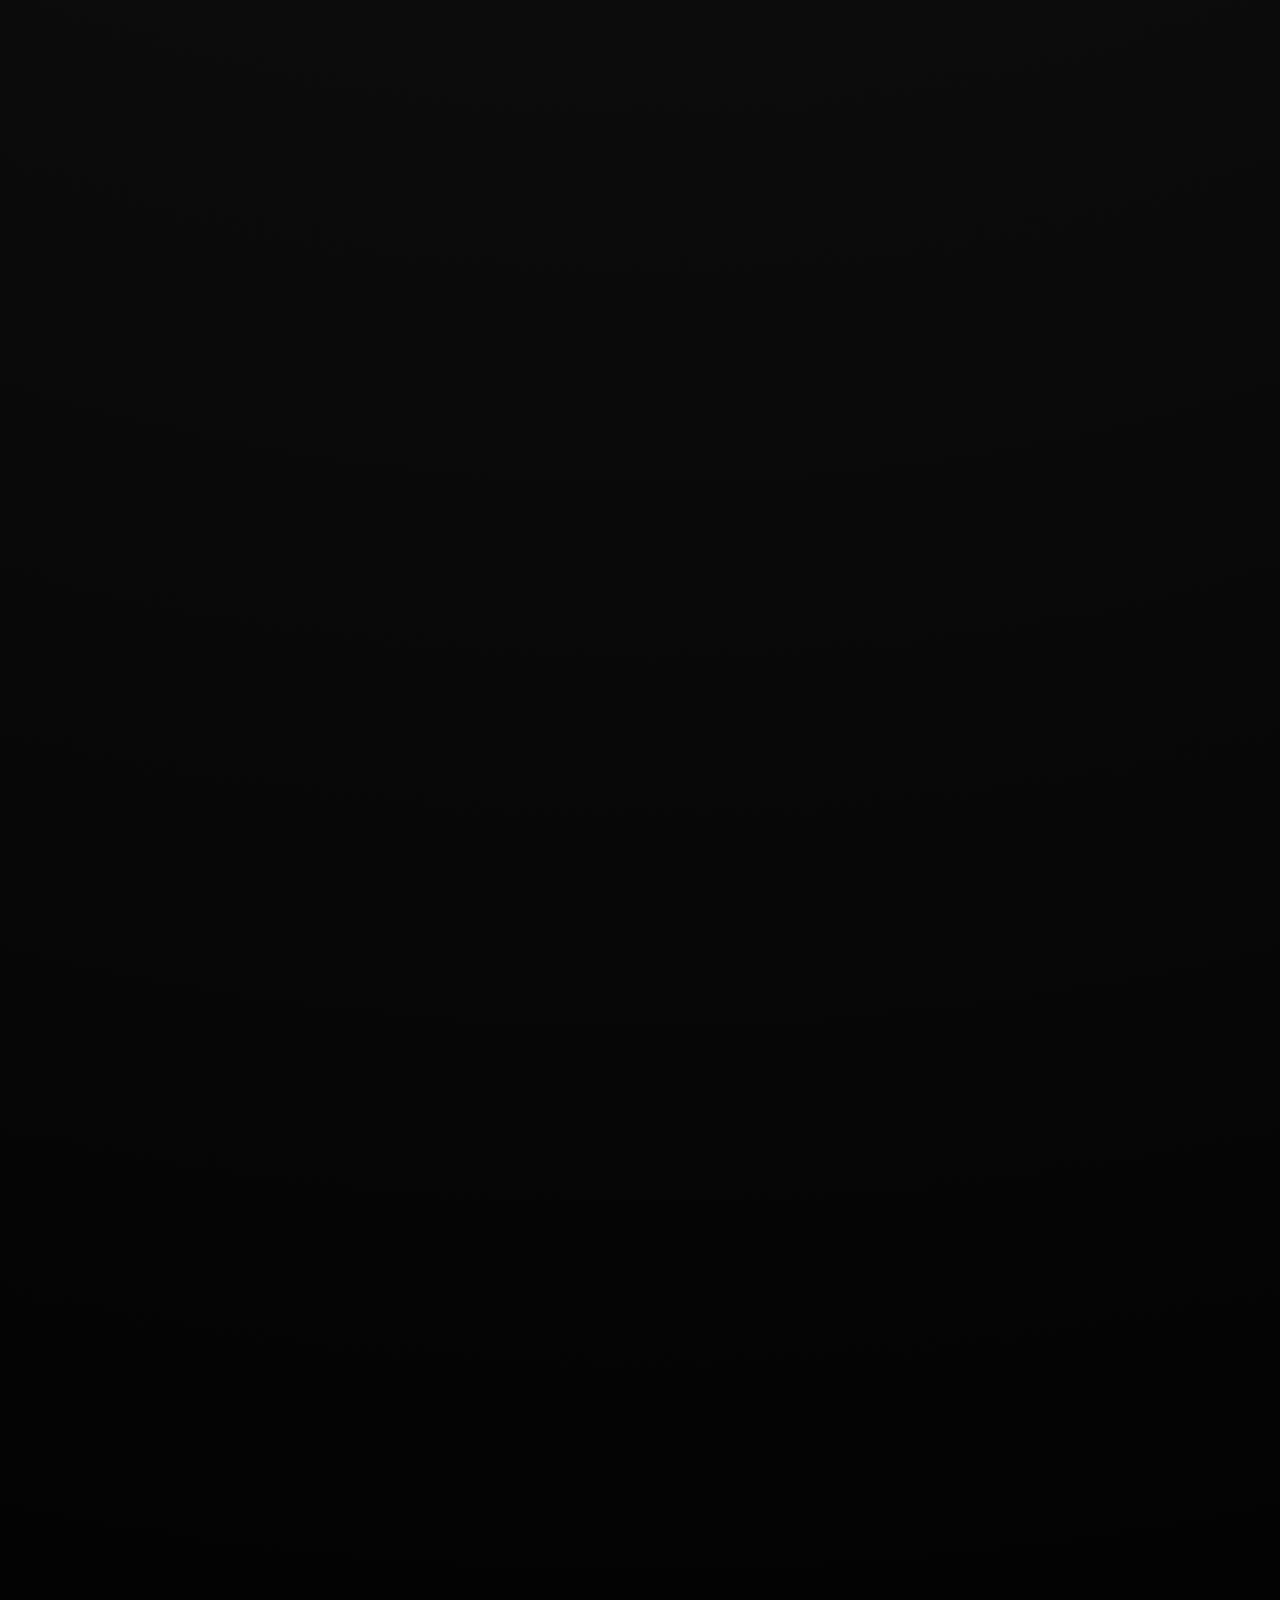
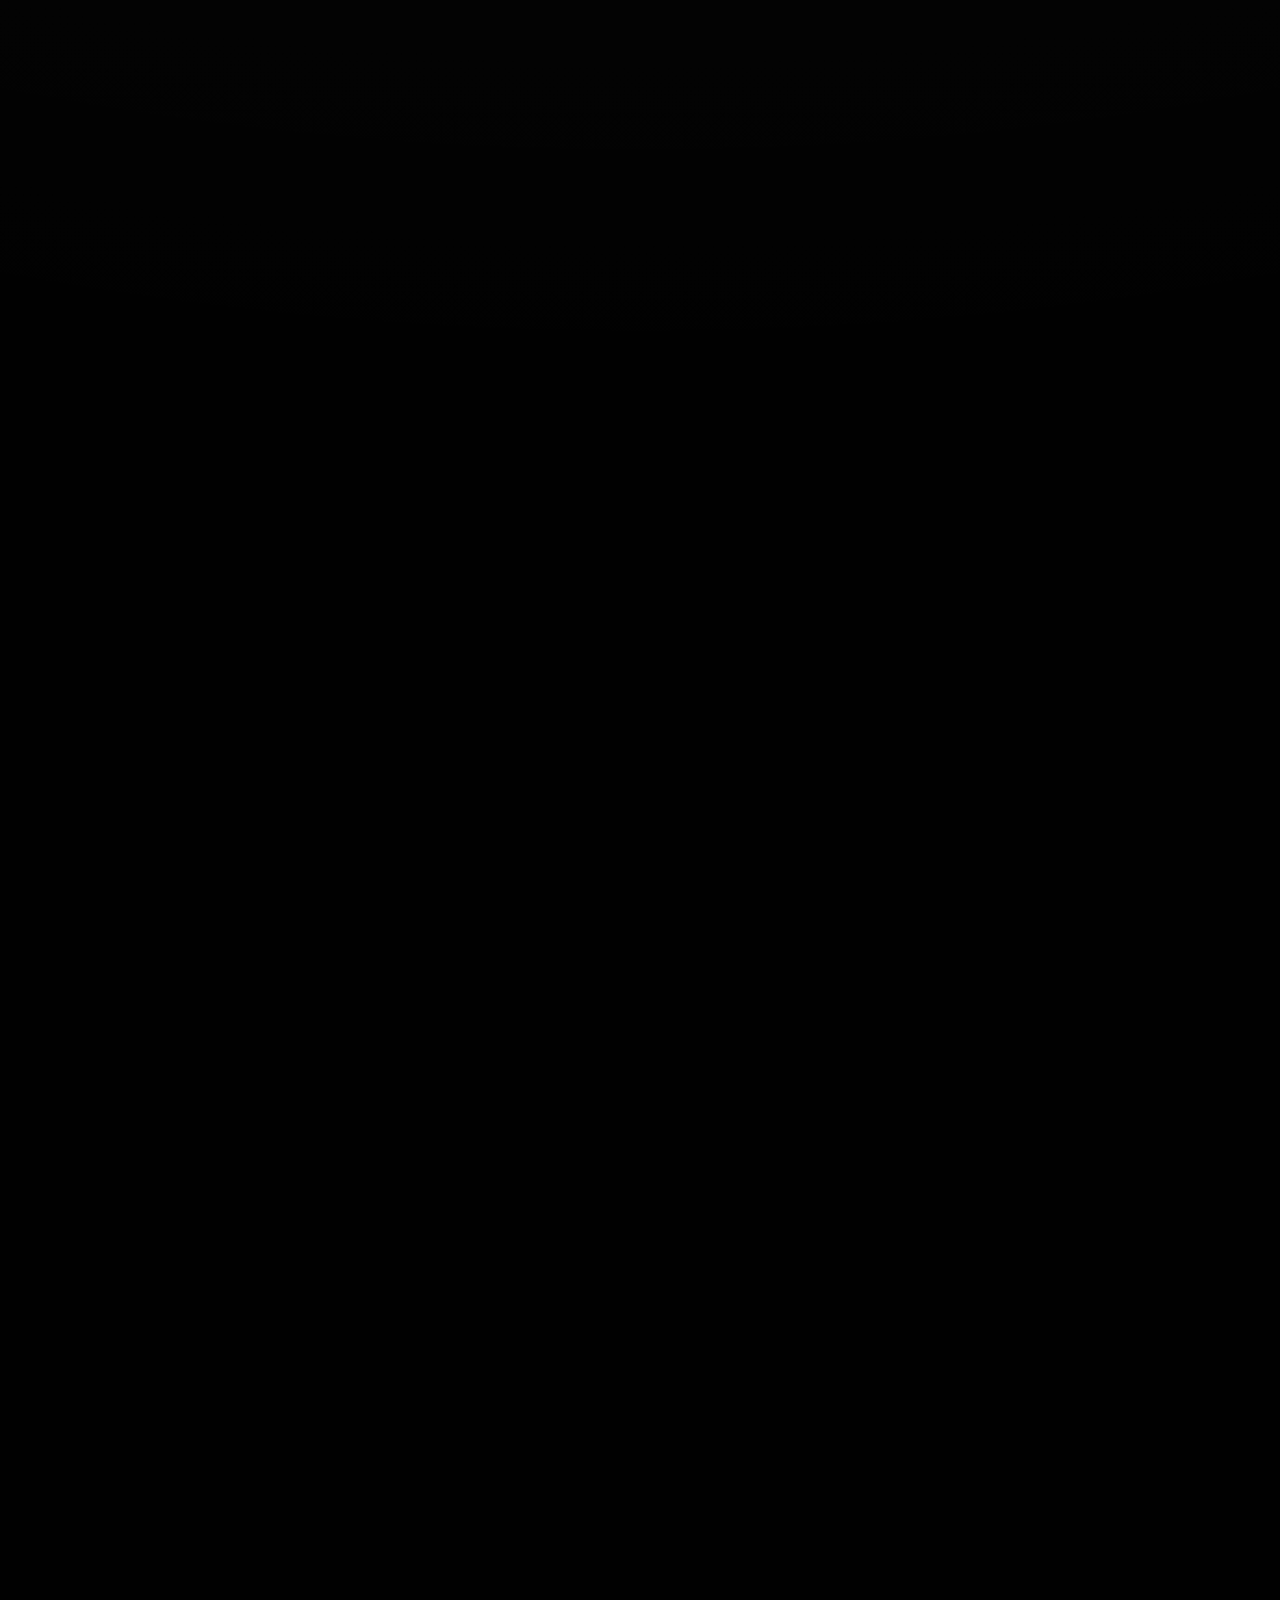
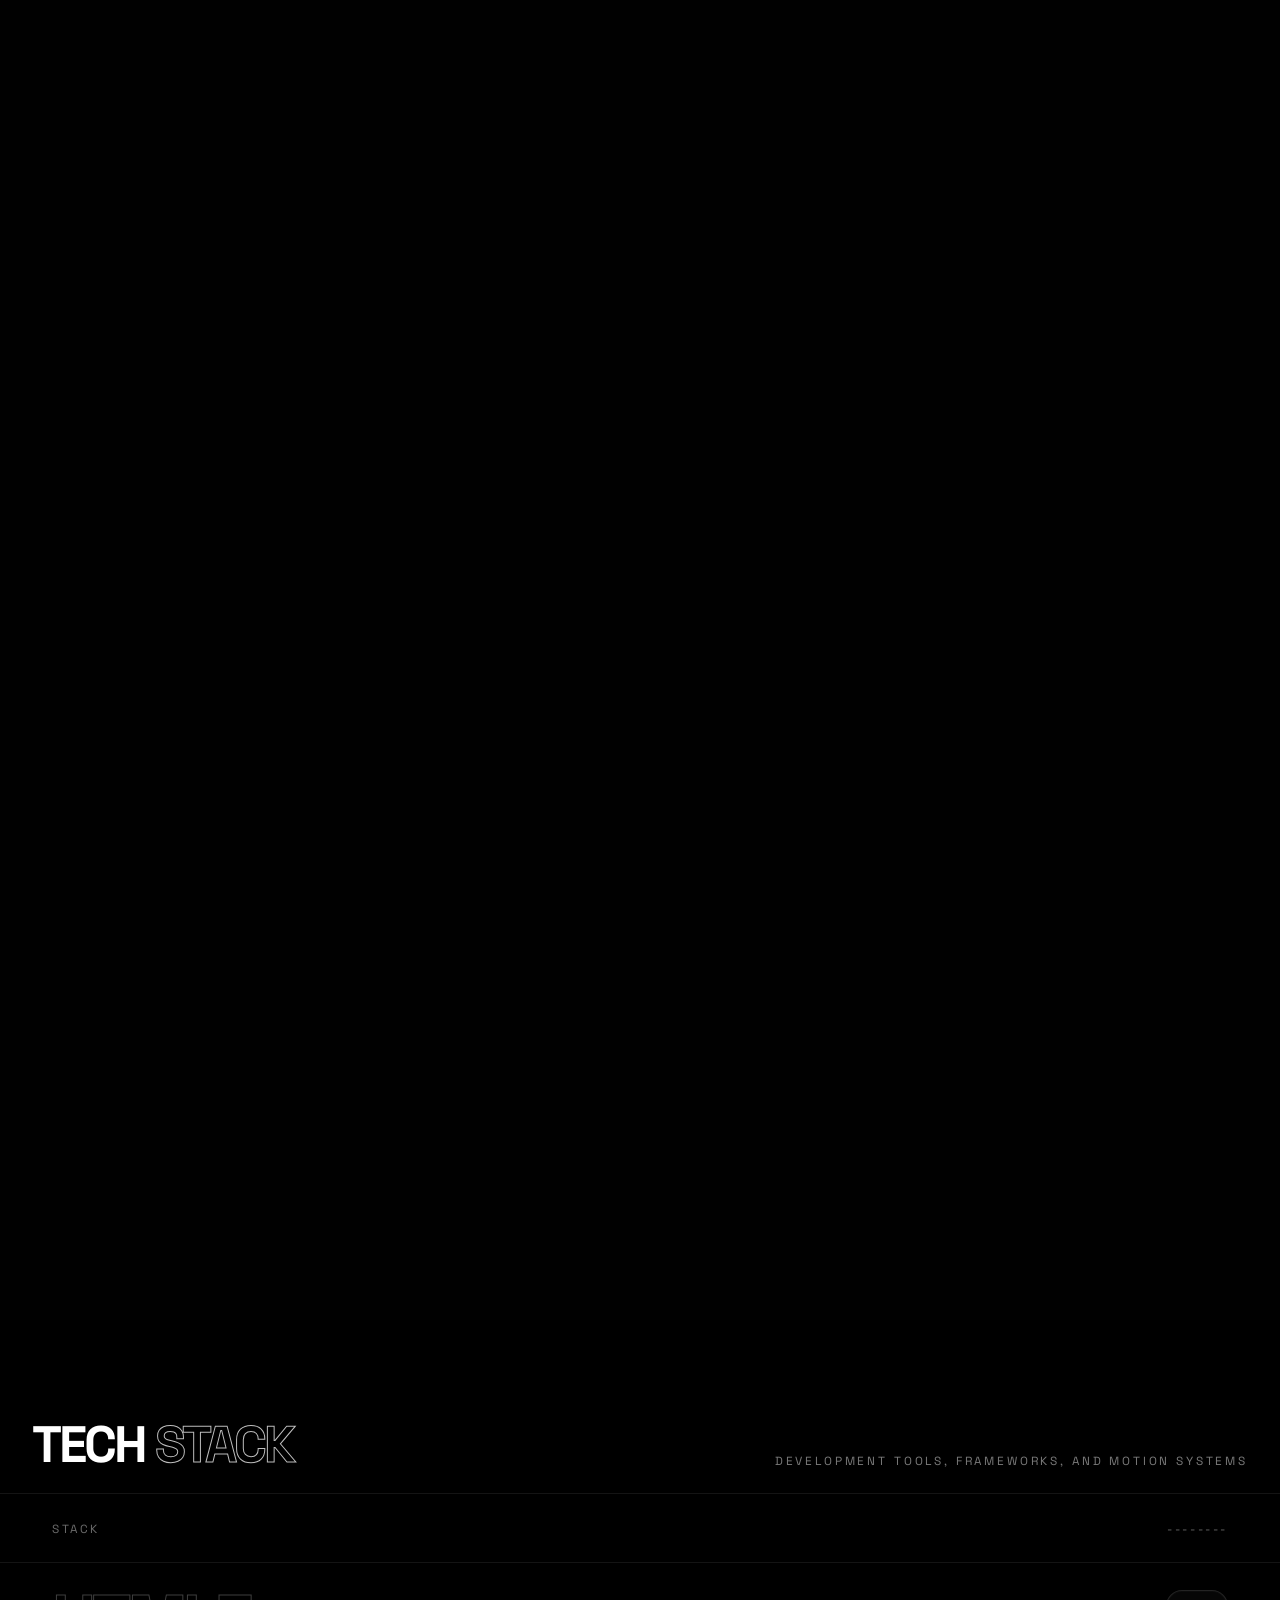
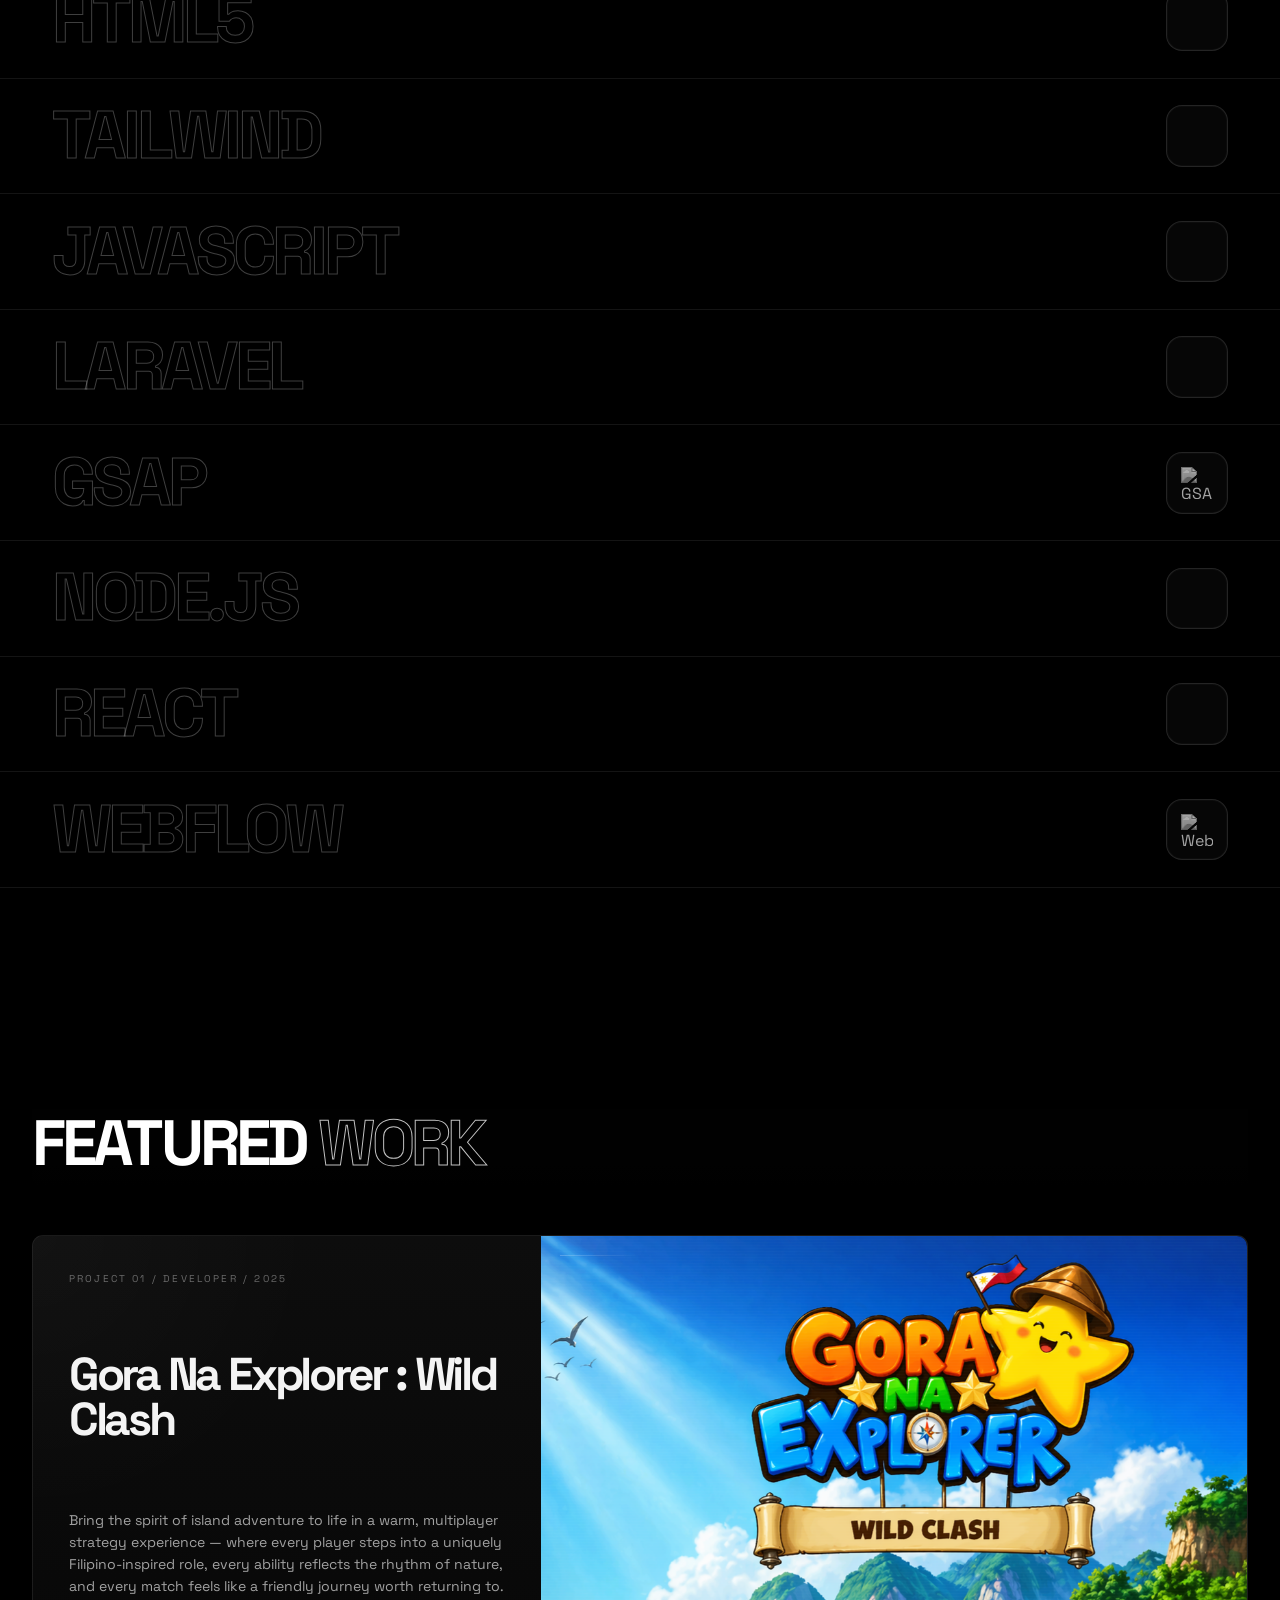
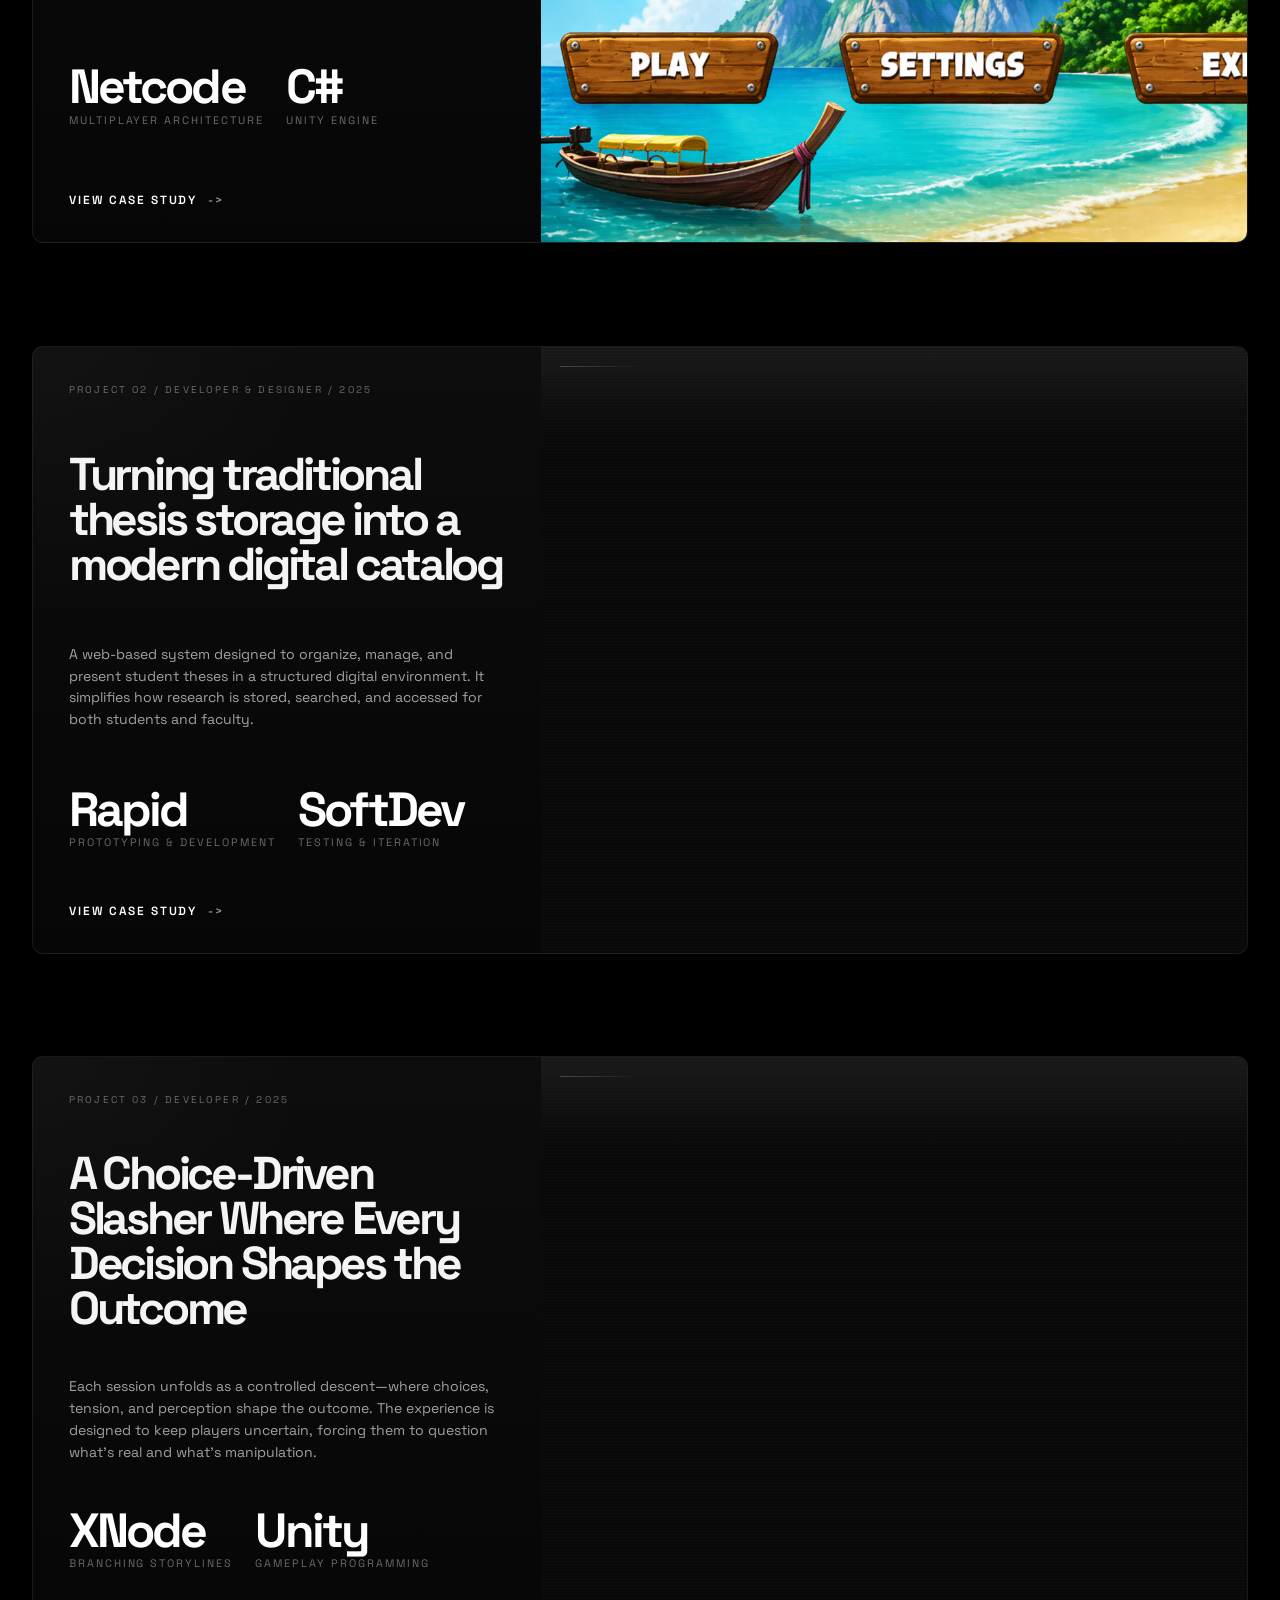
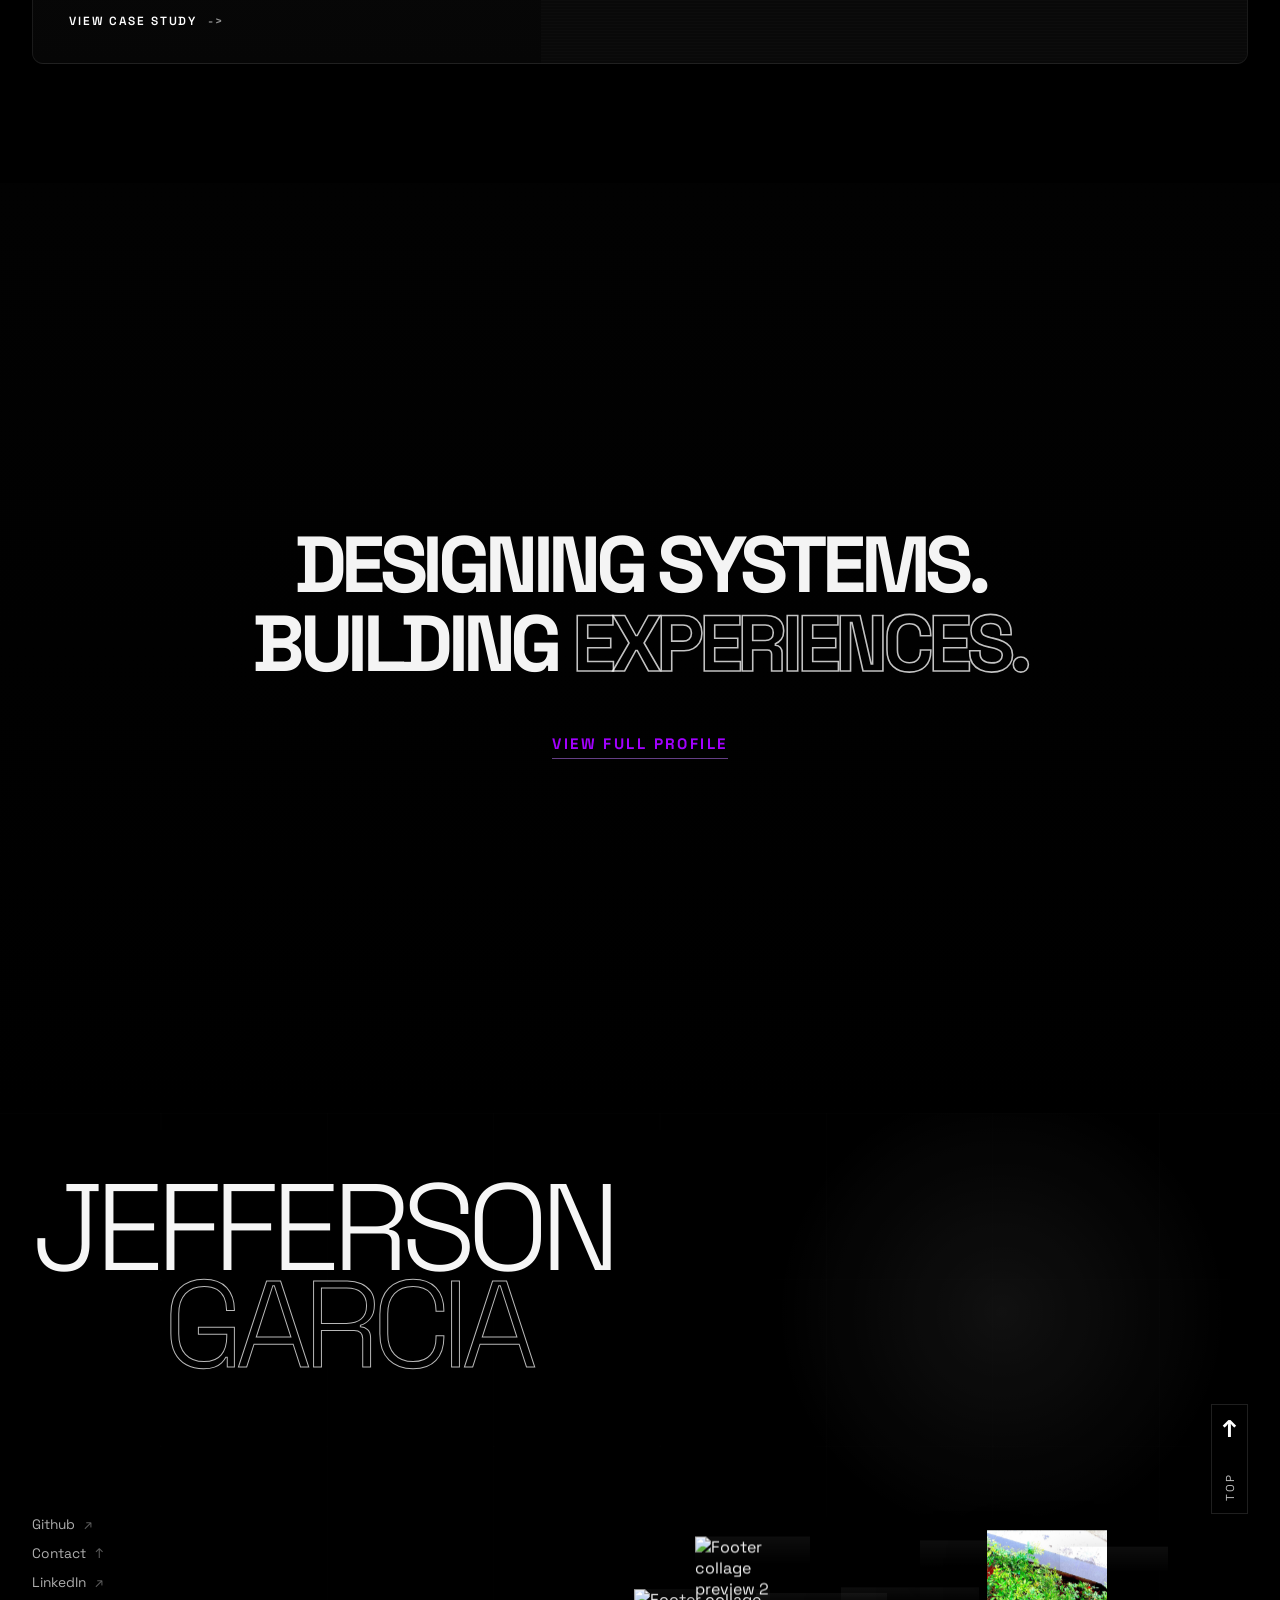
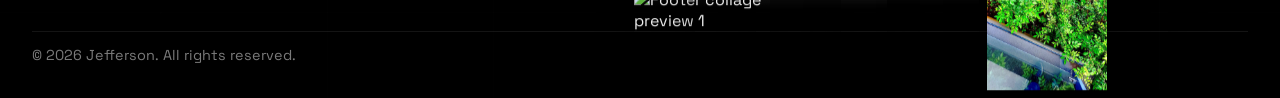
==== commit 03be2030: "summin up" ====
--- a/index.html
+++ b/index.html
@@ -982,10 +982,11 @@
                                     <span aria-hidden="true">&#8593;</span>
                                 </a>
                                 <a
-                                    href="https://www.instagram.com/j.garcia304/?hl=en"
+                                    href="http://www.linkedin.com/in/jefferson-garcia-6726b9411"
                                     target="_blank"
-                                >
-                                    Instagram
+                                    rel="noreferrer"
+                                >
+                                    LinkedIn
                                     <span aria-hidden="true">&#8599;</span>
                                 </a>
                             </nav>
--- a/CSS/style.css
+++ b/CSS/style.css
@@ -1536,12 +1536,12 @@
     display: inline-flex;
     align-items: center;
     justify-content: center;
-    padding: 0.2rem 0.38rem;
+    padding: 0.36rem 0.7rem;
     border: 1px solid rgba(0, 0, 0, 0.18);
     border-radius: 0.14rem;
     background: #f7f7f7;
     color: #1f1f1f;
-    font-size: 0.42rem;
+    font-size: 0.72rem;
     font-weight: 700;
     letter-spacing: 0.08em;
     line-height: 1;
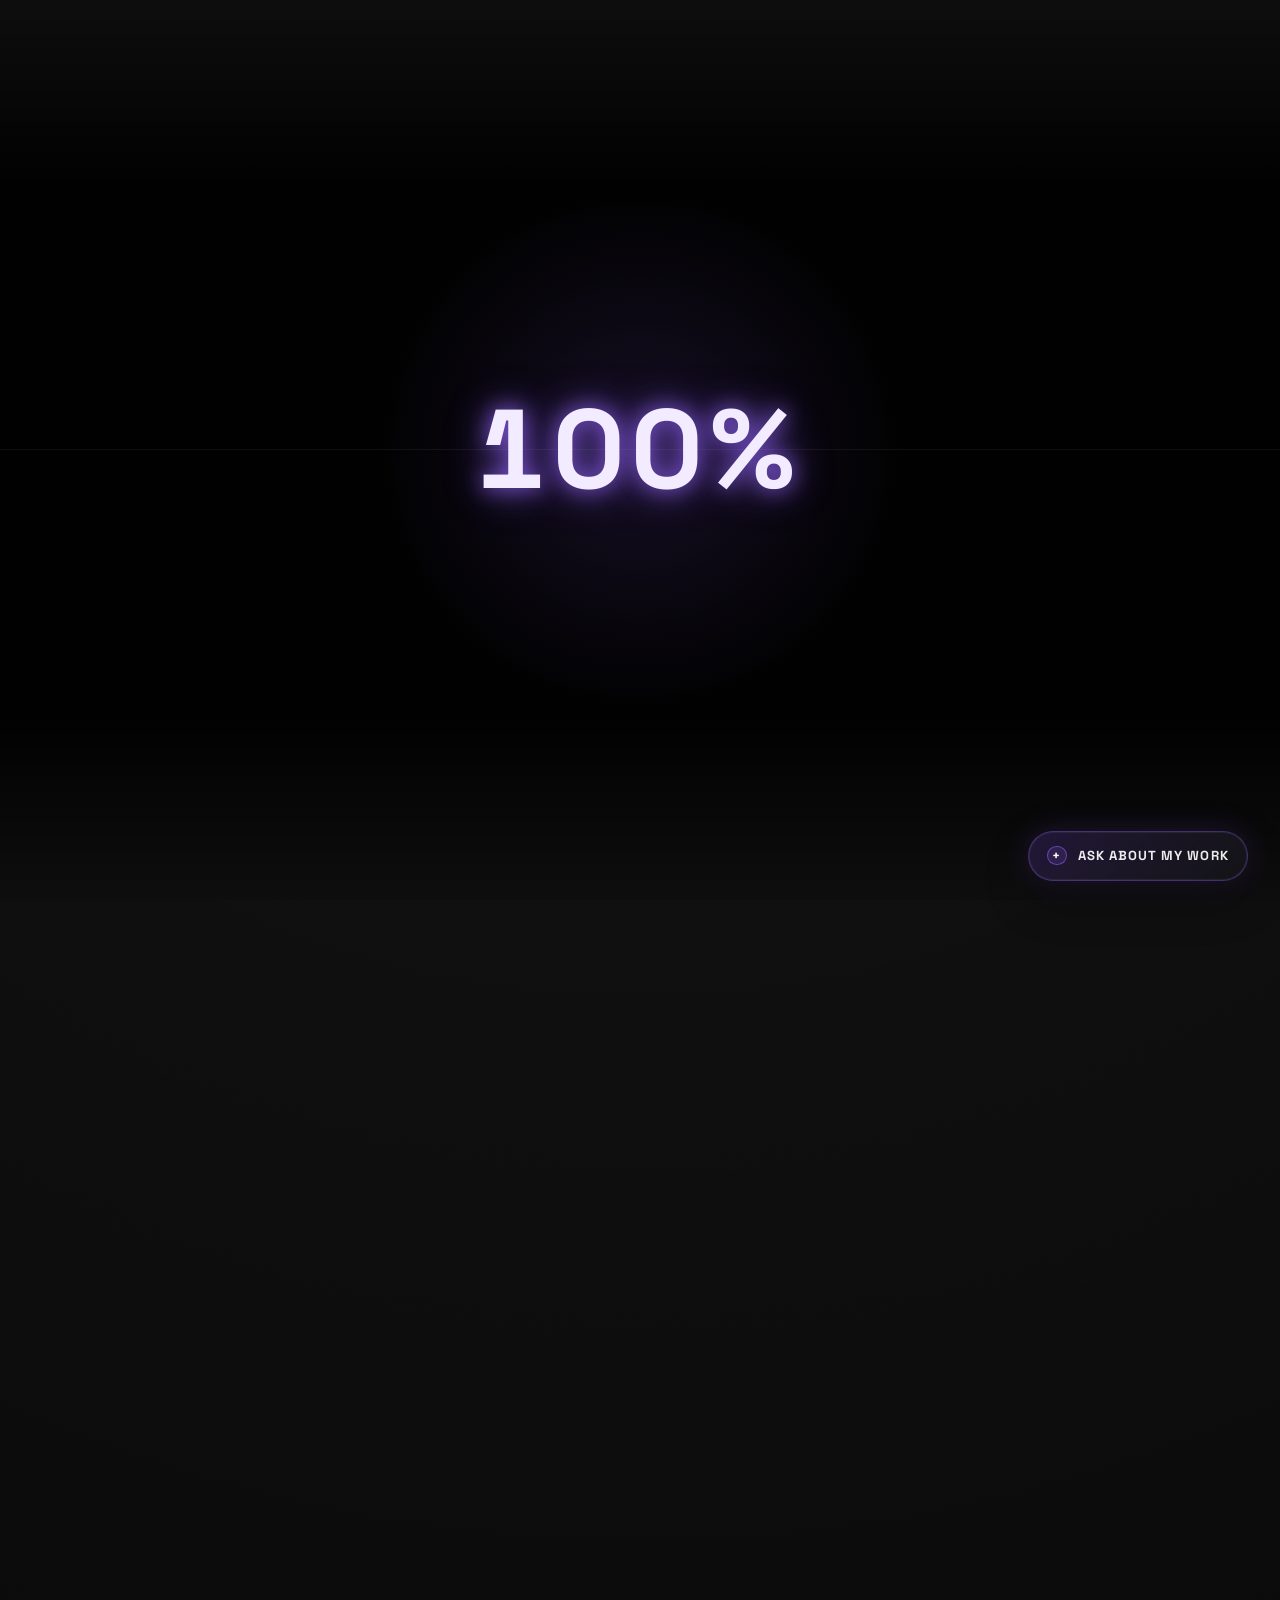
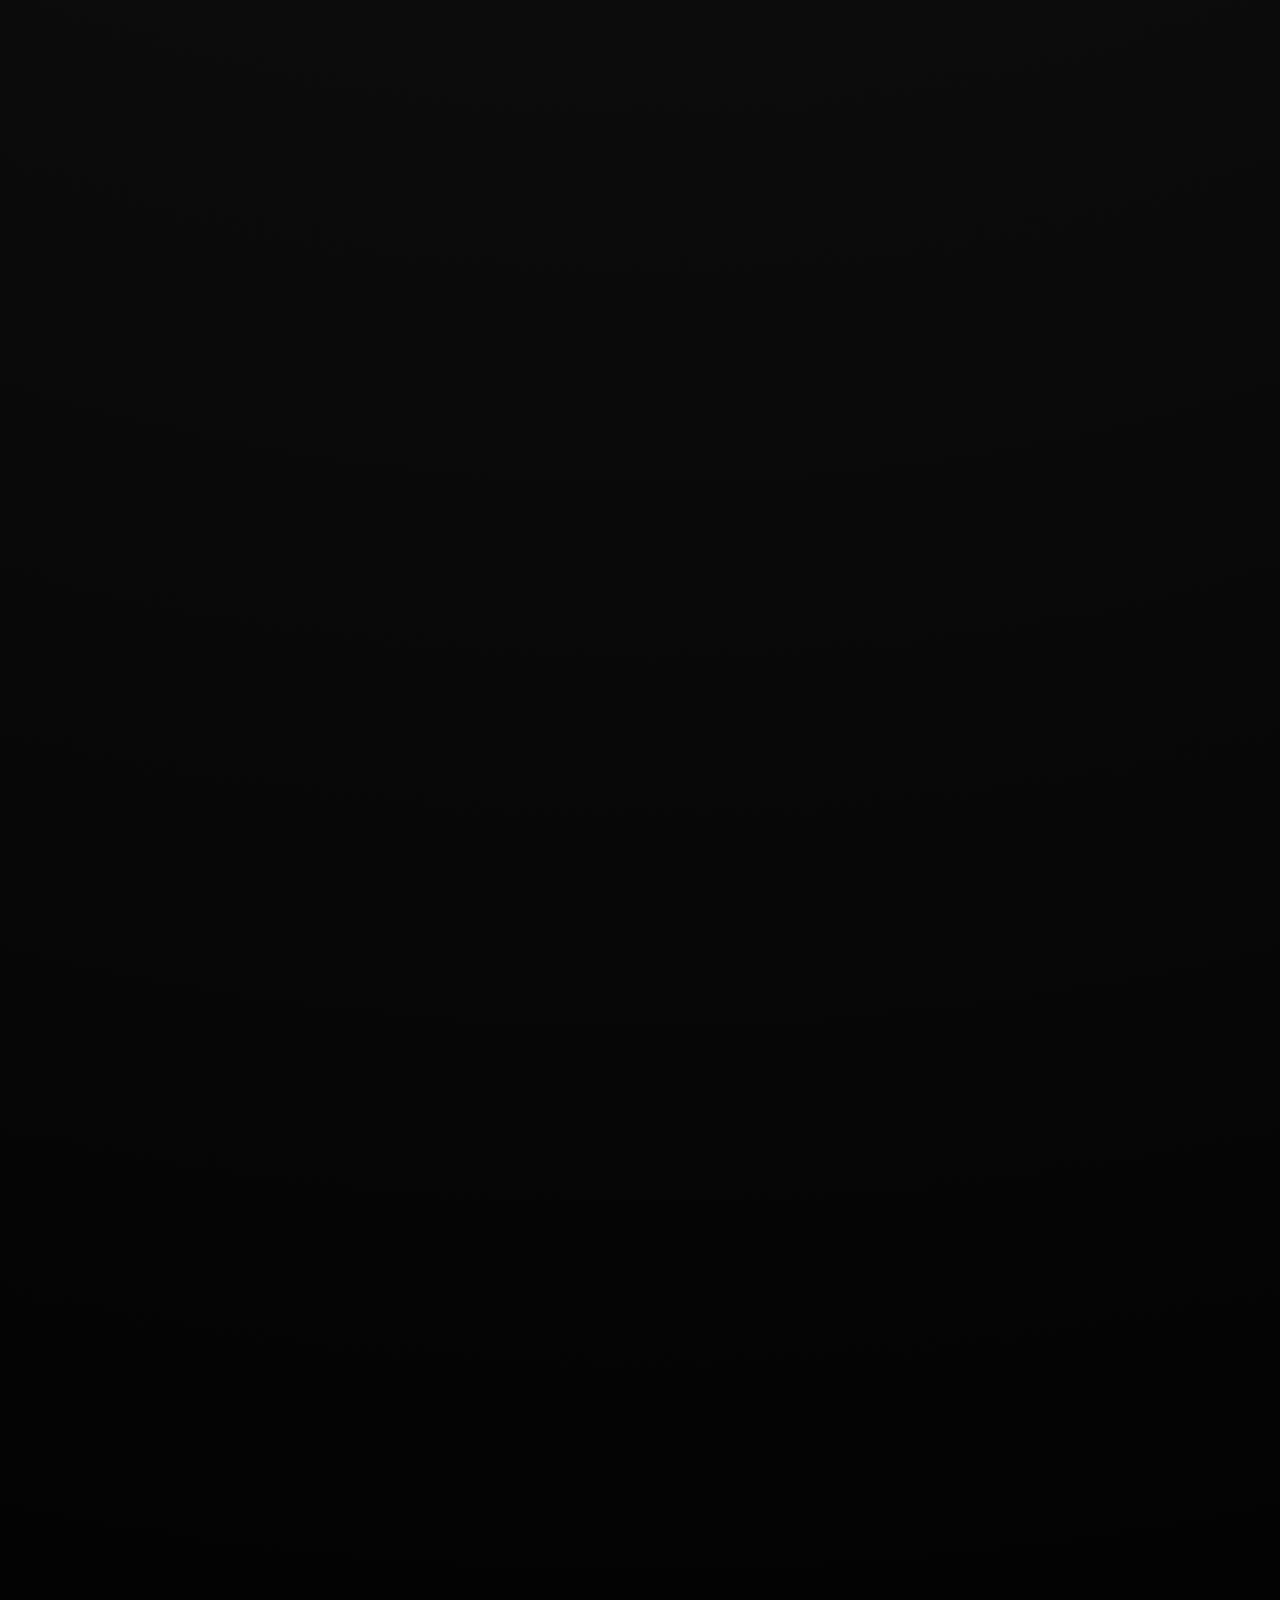
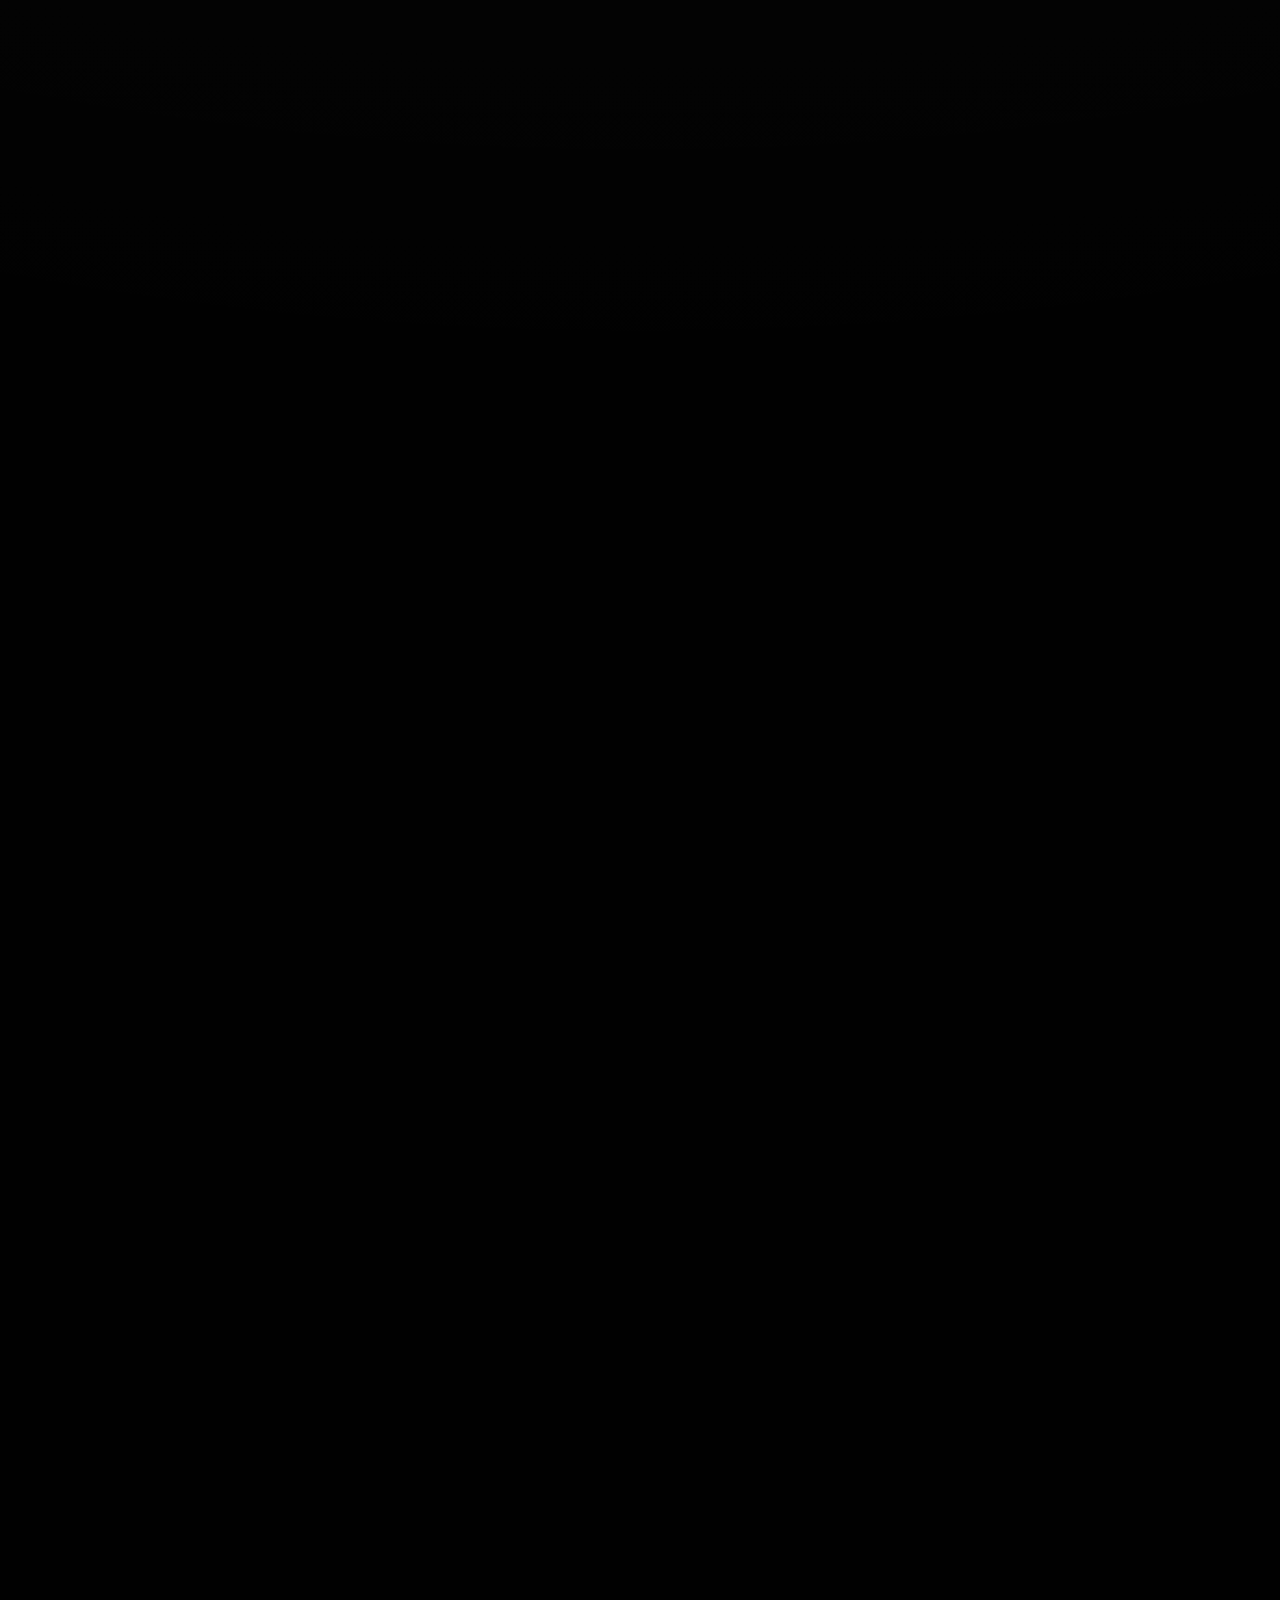
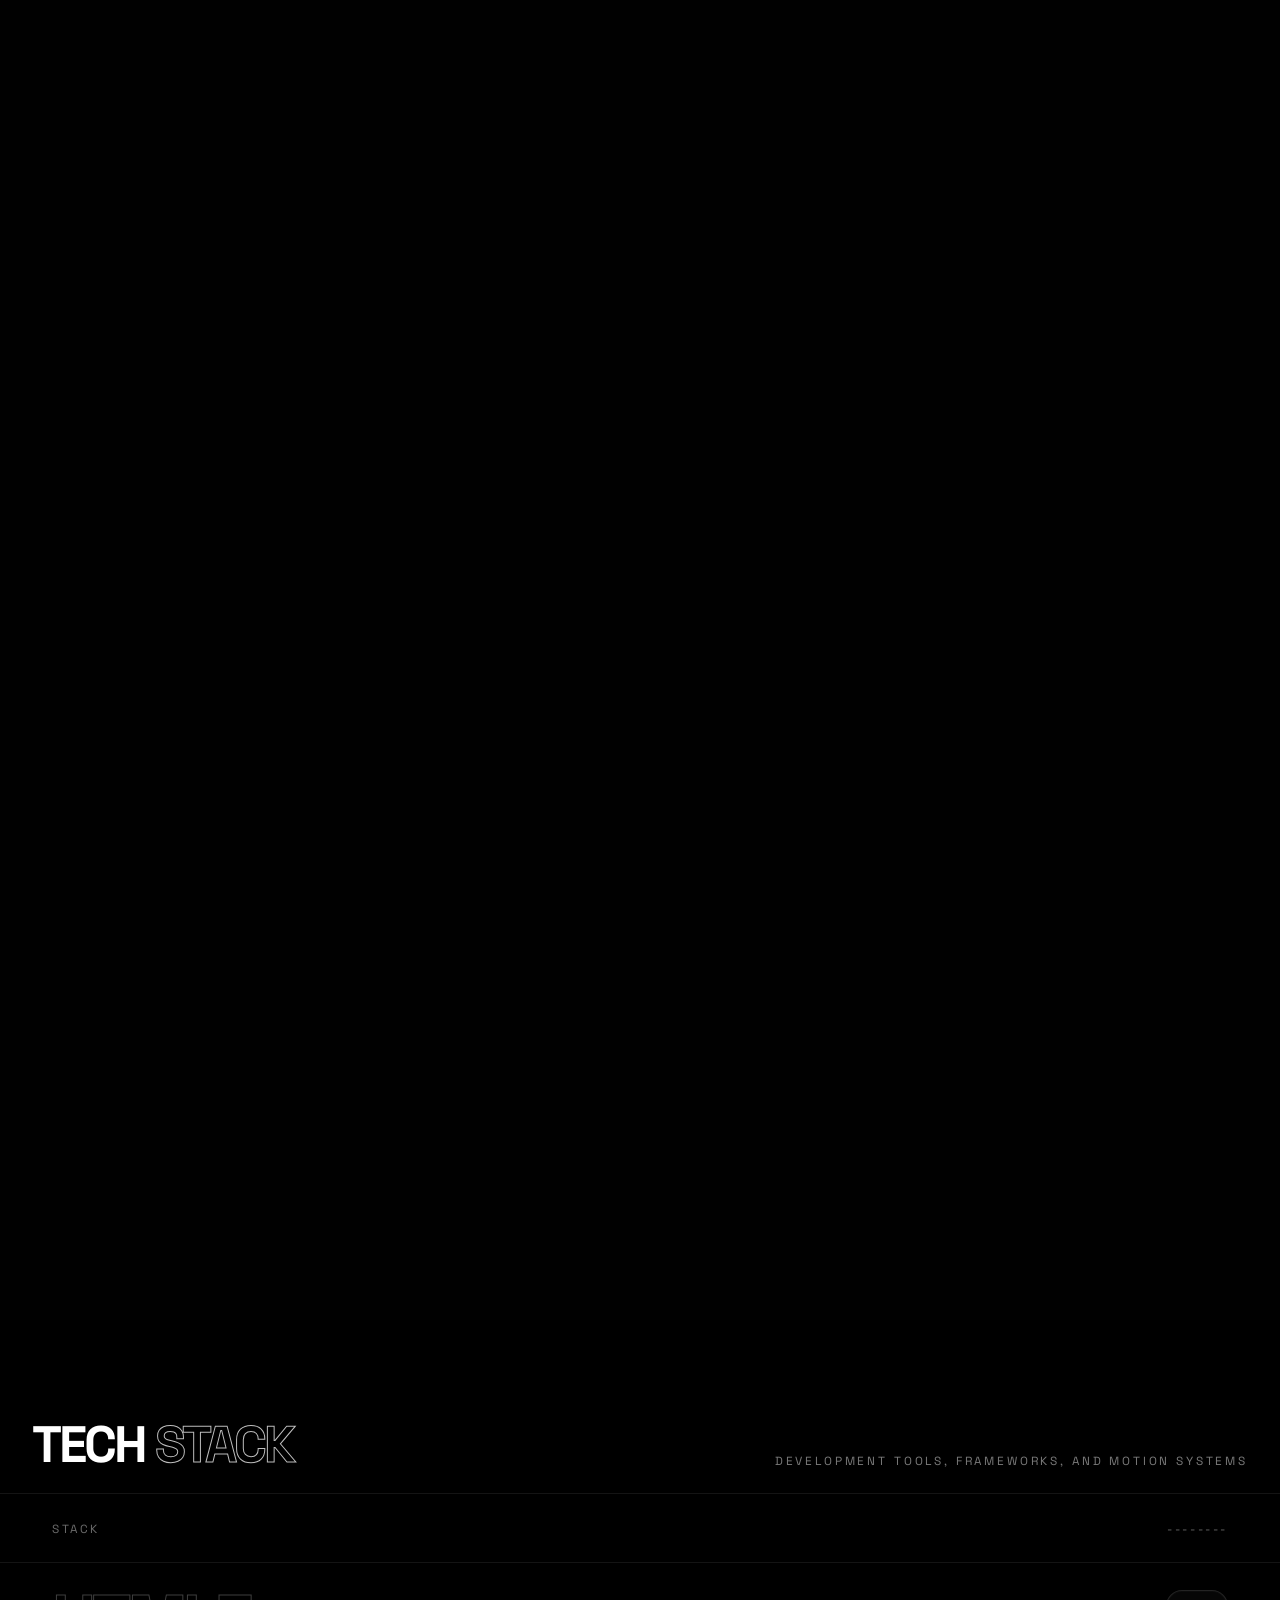
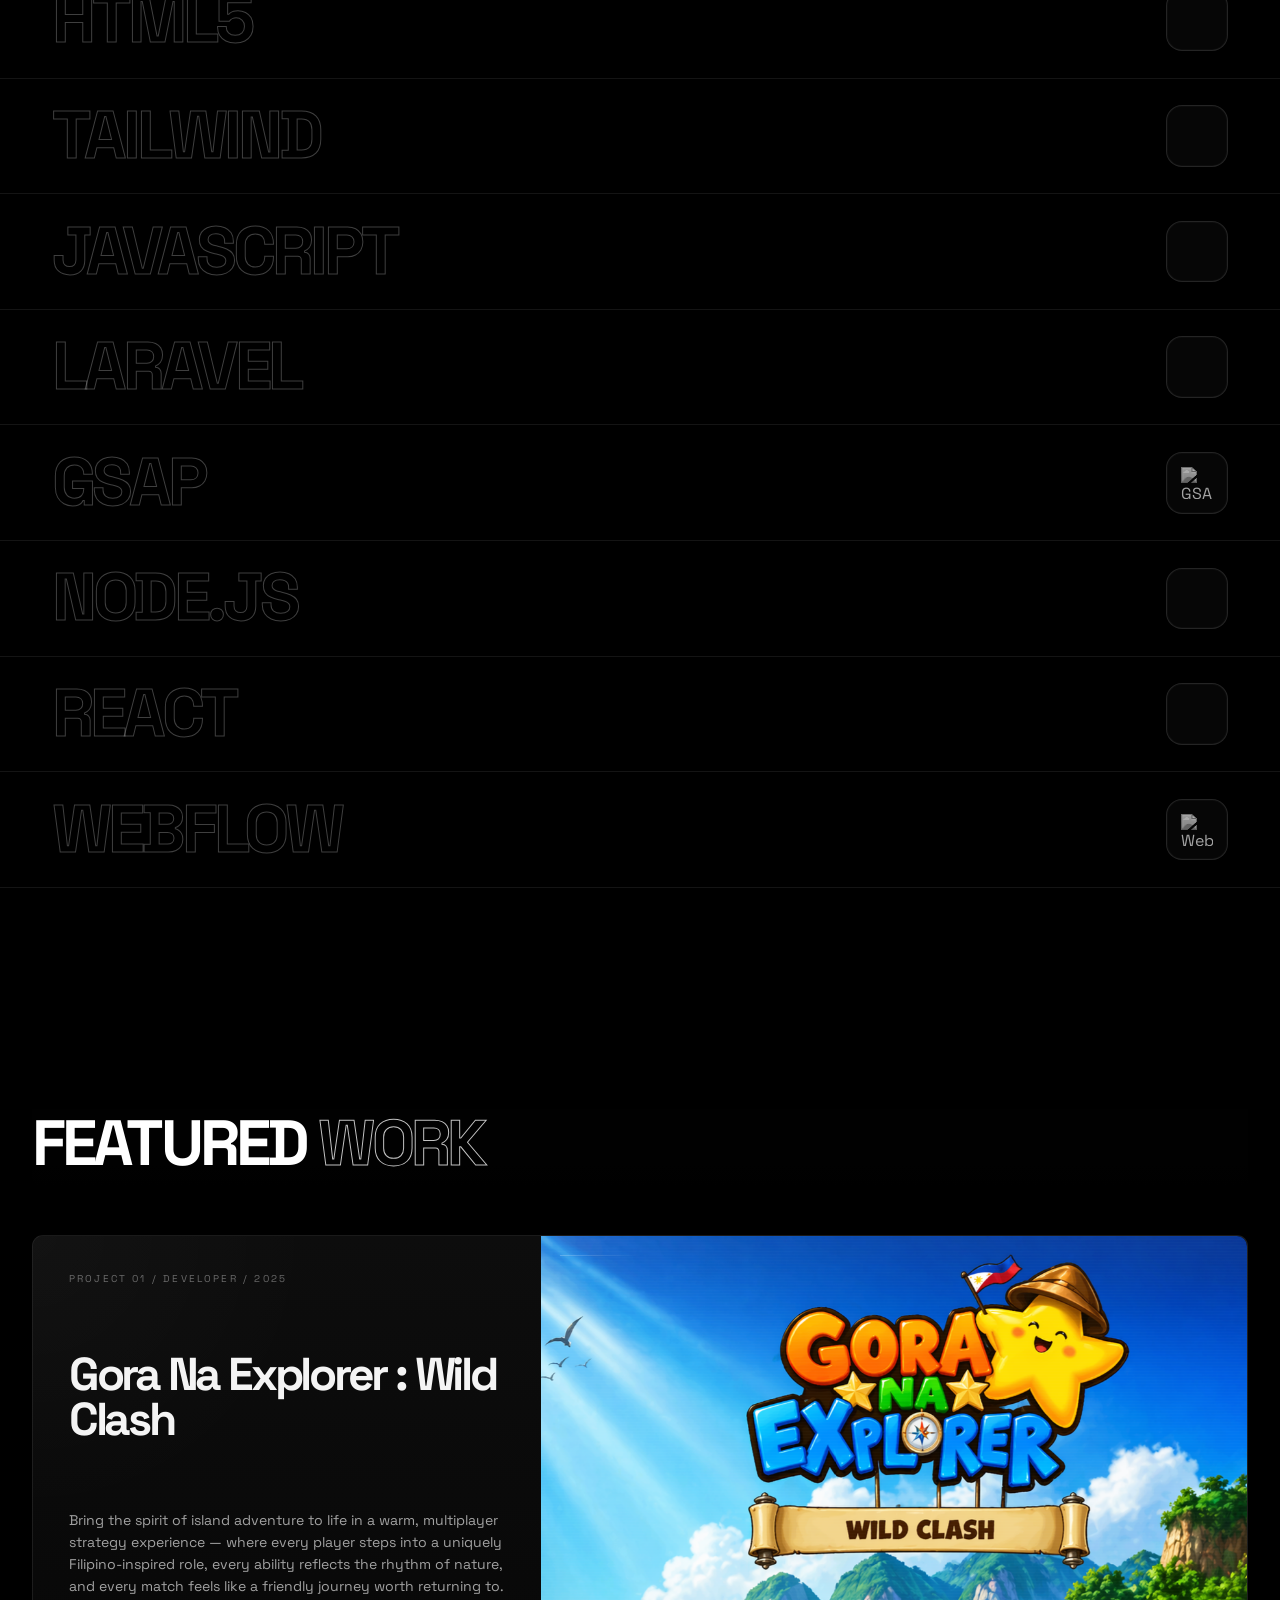
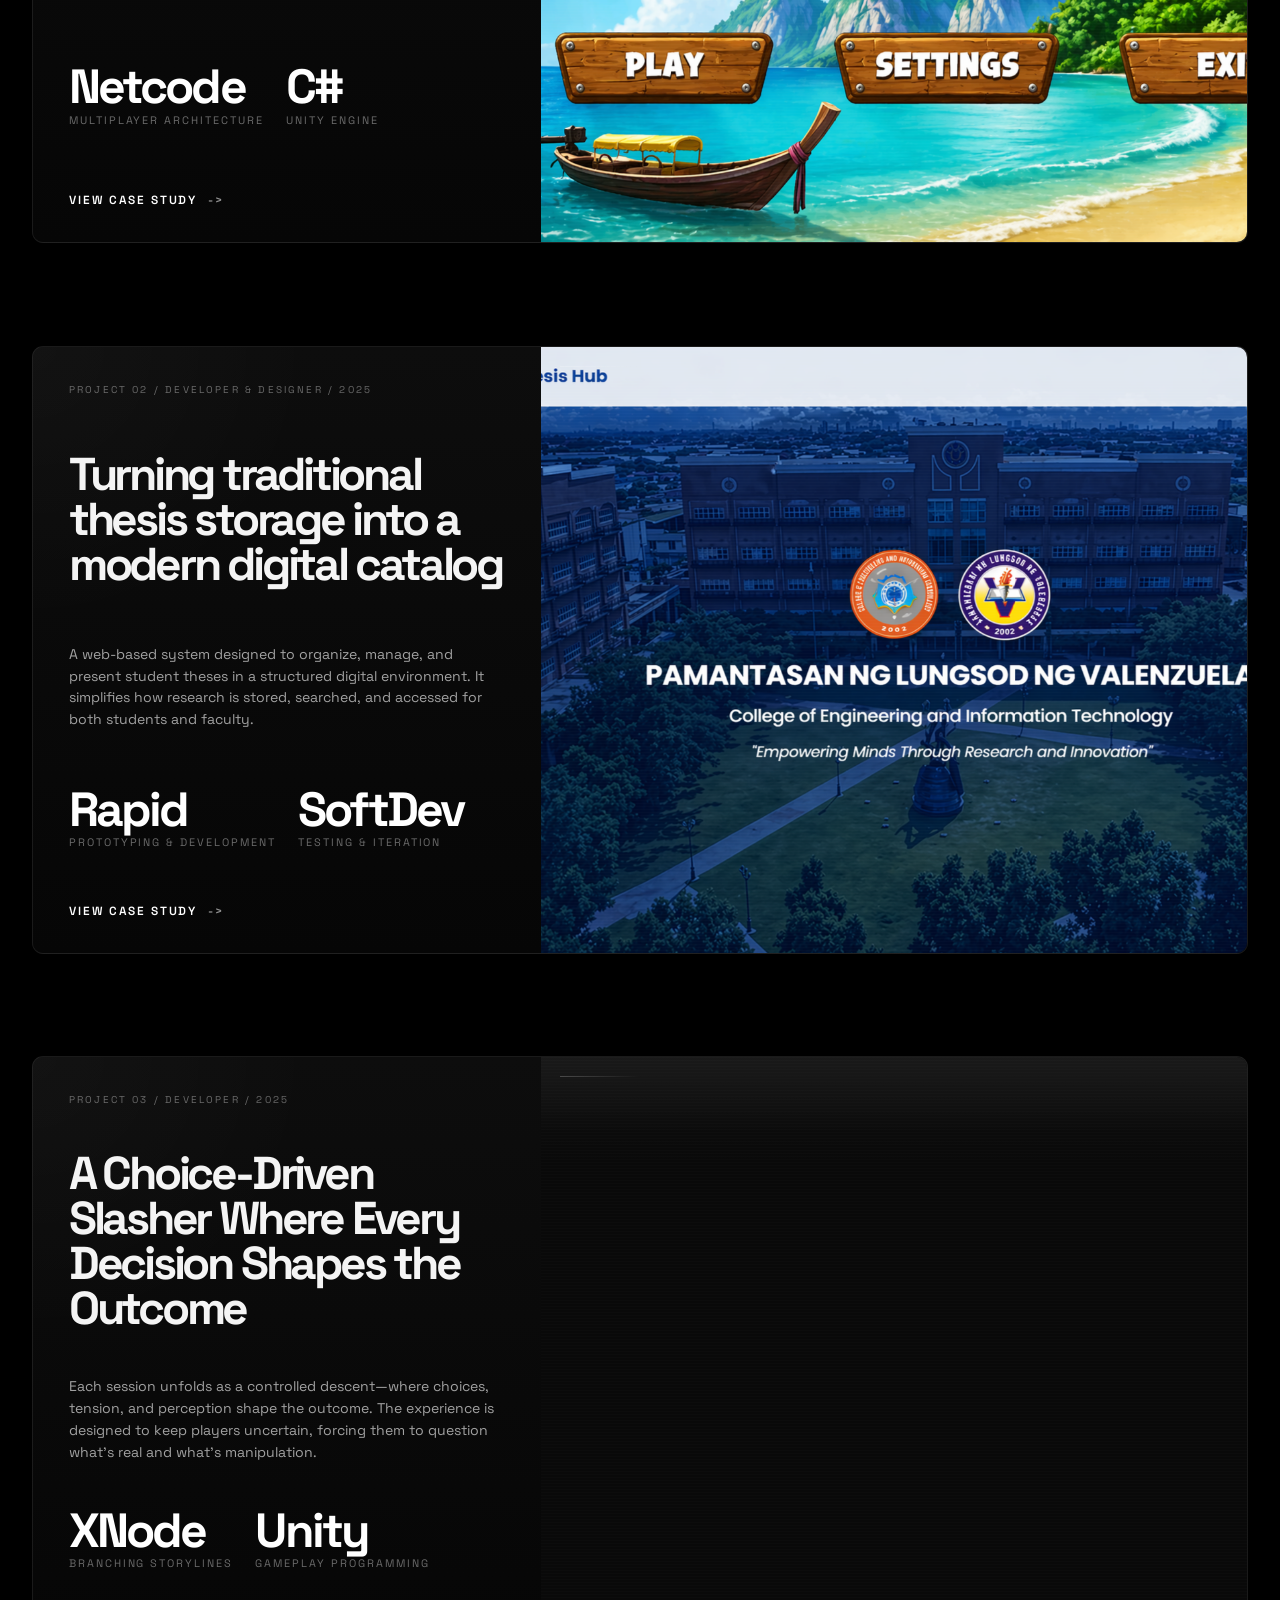
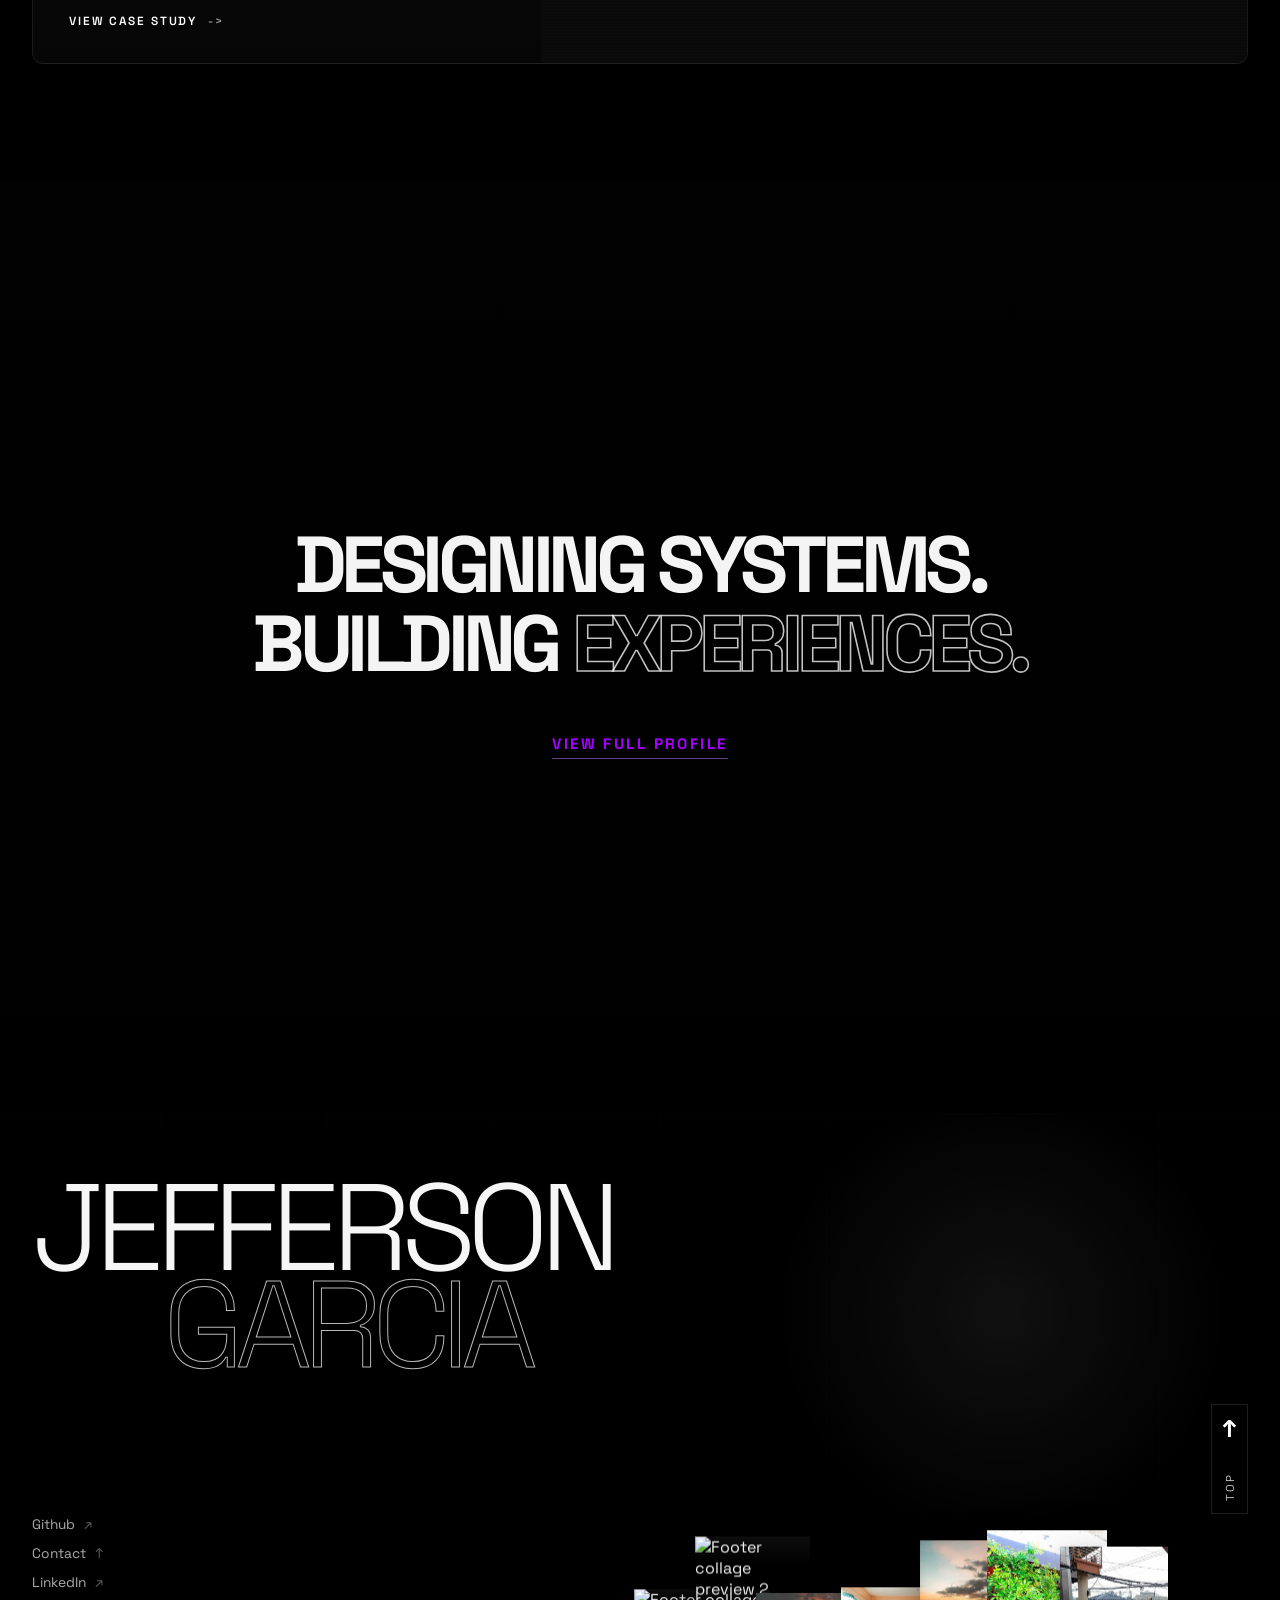
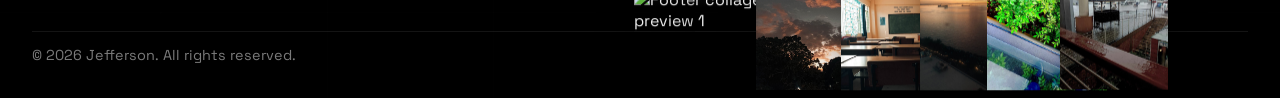
==== commit 0300b67d: "AI Implementation" ====
--- a/index.html
+++ b/index.html
@@ -1415,12 +1415,113 @@
                 </div>
             </footer>
 
-            <!-- <a class="ask-pill" href="#work">
-                <span class="ask-pill-icon">+</span>
-                <span>Ask my work</span>
-                <span class="ask-pill-count">8K</span>
-            </a> -->
         </div>
+
+        <section
+            class="portfolio-assistant"
+            id="portfolioAssistant"
+            aria-label="Portfolio assistant"
+            aria-hidden="true"
+        >
+            <div class="portfolio-assistant-shell">
+                <header class="portfolio-assistant-header">
+                    <div>
+                        <p class="portfolio-assistant-kicker">PORTFOLIO_AI</p>
+                        <h2 class="portfolio-assistant-title">
+                            Ask about my work
+                        </h2>
+                    </div>
+                    <button
+                        class="portfolio-assistant-close"
+                        type="button"
+                        data-assistant-close
+                        aria-label="Close portfolio assistant"
+                    >
+                        x
+                    </button>
+                </header>
+
+                <div
+                    class="portfolio-assistant-answer"
+                    data-assistant-messages
+                    aria-live="polite"
+                >
+                    <div class="portfolio-assistant-message is-assistant">
+                        <span>Jefferson AI</span>
+                        <p>
+                            Hey, ask me anything about Jefferson's work, stack,
+                            projects, or process. Casual questions are okay too.
+                        </p>
+                    </div>
+                </div>
+
+                <div class="portfolio-assistant-prompts">
+                    <button
+                        class="portfolio-assistant-prompt"
+                        type="button"
+                        data-assistant-prompt="projects"
+                    >
+                        Best projects
+                    </button>
+                    <button
+                        class="portfolio-assistant-prompt"
+                        type="button"
+                        data-assistant-prompt="stack"
+                    >
+                        Tech stack
+                    </button>
+                    <button
+                        class="portfolio-assistant-prompt"
+                        type="button"
+                        data-assistant-prompt="process"
+                    >
+                        Process
+                    </button>
+                    <button
+                        class="portfolio-assistant-prompt"
+                        type="button"
+                        data-assistant-prompt="contact"
+                    >
+                        Contact
+                    </button>
+                </div>
+
+                <form class="portfolio-assistant-form" data-assistant-form>
+                    <label class="portfolio-assistant-input-label">
+                        <span>Message the assistant</span>
+                        <input
+                            type="text"
+                            name="question"
+                            data-assistant-input
+                            placeholder="Type like you're chatting..."
+                            autocomplete="off"
+                            maxlength="220"
+                        />
+                    </label>
+                    <button type="submit">Send</button>
+                </form>
+
+                <p class="portfolio-assistant-status" data-assistant-status>
+                    Gemini answers use Jefferson's portfolio context.
+                </p>
+
+                <div class="portfolio-assistant-actions">
+                    <a href="#featured">View featured work</a>
+                    <a href="HTML/work.html">Open work page</a>
+                </div>
+            </div>
+        </section>
+
+        <button
+            class="ask-pill"
+            type="button"
+            data-assistant-toggle
+            aria-expanded="false"
+            aria-controls="portfolioAssistant"
+        >
+            <span class="ask-pill-icon" aria-hidden="true">+</span>
+            <span>Ask about my work</span>
+        </button>
 
         <script src="./JAVASCRIPT/script.js"></script>
     </body>
--- a/CSS/style.css
+++ b/CSS/style.css
@@ -312,7 +312,7 @@
     position: fixed;
     left: 0;
     top: 0;
-    z-index: 70;
+    z-index: 89;
     opacity: 0;
     pointer-events: none;
     isolation: isolate;
@@ -1188,7 +1188,8 @@
 }
 
 .hero-orbit-ring:hover,
-.hero-orbit-ring:focus-visible {
+.hero-orbit-ring:focus-visible,
+.hero-orbit-ring.is-guide-target {
     border-color: rgb(var(--hero-accent-rgb) / 0.74);
     box-shadow:
         inset 0 0 0 1px rgb(var(--hero-accent-rgb) / 0.2),
@@ -1316,6 +1317,243 @@
 html.theme-light .theme-toggle-icon-sun {
     opacity: 1;
     transform: scale(1) rotate(0deg);
+}
+
+.theme-toggle-guide {
+    --theme-guide-stroke: rgba(150, 102, 255, 0.98);
+    --theme-guide-label-bg: rgba(102, 40, 182, 0.94);
+    --theme-guide-label-border: rgba(195, 158, 255, 0.48);
+    position: fixed;
+    left: 0;
+    top: 0;
+    z-index: 34;
+    width: 0;
+    height: 0;
+    pointer-events: none;
+    isolation: isolate;
+    transform: translate(
+        var(--theme-guide-start-x),
+        var(--theme-guide-start-y)
+    );
+    animation: themeToggleGuide 5200ms cubic-bezier(0.16, 1, 0.2, 1) forwards;
+}
+
+.theme-toggle-guide-halo,
+.theme-toggle-guide-frame,
+.theme-toggle-guide-core,
+.theme-toggle-guide-label,
+.theme-toggle-guide-message {
+    position: absolute;
+    left: 0;
+    top: 0;
+    pointer-events: none;
+}
+
+.theme-toggle-guide-halo {
+    width: 4.35rem;
+    height: 4.35rem;
+    border-radius: 999px;
+    opacity: 0.88;
+    filter: blur(9px);
+    transform: translate(-50%, -50%) scale(1.38);
+    background: radial-gradient(
+        circle,
+        rgb(var(--hero-accent-rgb) / 0.32) 0%,
+        rgb(var(--hero-accent-rgb) / 0.13) 46%,
+        transparent 74%
+    );
+}
+
+.theme-toggle-guide-frame {
+    width: 2.08rem;
+    height: 2.08rem;
+    border-radius: 0.36rem;
+    opacity: 0.98;
+    transform: translate(-50%, -50%) scale(1.24);
+    background:
+        linear-gradient(var(--theme-guide-stroke) 0 0) top left / 0.66rem 2px
+            no-repeat,
+        linear-gradient(var(--theme-guide-stroke) 0 0) top left / 2px 0.66rem
+            no-repeat,
+        linear-gradient(var(--theme-guide-stroke) 0 0) top right / 0.66rem 2px
+            no-repeat,
+        linear-gradient(var(--theme-guide-stroke) 0 0) top right / 2px 0.66rem
+            no-repeat,
+        linear-gradient(var(--theme-guide-stroke) 0 0) bottom left / 0.66rem 2px
+            no-repeat,
+        linear-gradient(var(--theme-guide-stroke) 0 0) bottom left / 2px 0.66rem
+            no-repeat,
+        linear-gradient(var(--theme-guide-stroke) 0 0) bottom right / 0.66rem 2px
+            no-repeat,
+        linear-gradient(var(--theme-guide-stroke) 0 0) bottom right / 2px
+            0.66rem no-repeat;
+    box-shadow:
+        inset 0 0 0 1px rgba(255, 255, 255, 0.1),
+        0 0 0 1px rgba(0, 0, 0, 0.32),
+        0 0 1.2rem rgb(var(--hero-accent-rgb) / 0.32);
+}
+
+.theme-toggle-guide-core {
+    width: 0.48rem;
+    height: 0.48rem;
+    border-radius: 999px;
+    background: rgba(255, 255, 255, 0.98);
+    transform: translate(-50%, -50%) scale(1.05);
+    box-shadow:
+        0 0 18px rgba(255, 255, 255, 0.38),
+        0 0 0 1px rgba(255, 255, 255, 0.26),
+        0 0 0 0.28rem rgb(var(--hero-accent-rgb) / 0.18);
+}
+
+.theme-toggle-guide-label,
+.theme-toggle-guide-message {
+    display: inline-flex;
+    align-items: center;
+    justify-content: center;
+    border: 1px solid var(--theme-guide-label-border);
+    border-radius: 999px;
+    background: var(--theme-guide-label-bg);
+    color: #ffffff;
+    line-height: 1;
+    white-space: nowrap;
+    box-shadow: 0 12px 28px rgba(0, 0, 0, 0.34);
+    backdrop-filter: blur(16px);
+}
+
+.theme-toggle-guide-label {
+    min-width: 2.5rem;
+    padding: 0.3rem 0.54rem 0.28rem;
+    font-size: 0.52rem;
+    font-weight: 700;
+    letter-spacing: 0.28em;
+    text-transform: uppercase;
+    transform: translate(1rem, -1.2rem);
+    animation: themeToggleGuideLabel 5200ms ease forwards;
+}
+
+.theme-toggle-guide-message {
+    max-width: min(19.5rem, calc(100vw - 2rem));
+    width: max-content;
+    padding: 0.48rem 0.68rem 0.5rem;
+    opacity: 0;
+    overflow: hidden;
+    font-size: 0.72rem;
+    font-weight: 700;
+    letter-spacing: 0.03em;
+    line-height: 1.15;
+    transform: translate(1rem, -1.2rem) scale(0.92);
+    animation:
+        themeToggleGuideMessage 5200ms ease forwards,
+        themeToggleGuideType 5200ms steps(38, end) forwards;
+}
+
+.theme-toggle-guide-label::after,
+.theme-toggle-guide-message::after {
+    content: "";
+    position: absolute;
+    left: 0.52rem;
+    bottom: -0.28rem;
+    width: 0.54rem;
+    height: 1px;
+    background: var(--theme-guide-stroke);
+    opacity: 0.5;
+    transform: rotate(-34deg);
+    transform-origin: left center;
+}
+
+html.theme-light .theme-toggle-guide {
+    --theme-guide-stroke: rgba(54, 92, 255, 0.98);
+    --theme-guide-label-bg: rgba(17, 22, 28, 0.92);
+    --theme-guide-label-border: rgba(54, 92, 255, 0.4);
+}
+
+@keyframes themeToggleGuide {
+    0% {
+        opacity: 0;
+        transform: translate(
+                var(--theme-guide-start-x),
+                var(--theme-guide-start-y)
+            )
+            scale(0.82);
+    }
+
+    14% {
+        opacity: 1;
+        transform: translate(
+                var(--theme-guide-start-x),
+                var(--theme-guide-start-y)
+            )
+            scale(0.92);
+    }
+
+    38%,
+    84% {
+        opacity: 1;
+        transform: translate(
+                var(--theme-guide-target-x),
+                var(--theme-guide-target-y)
+            )
+            scale(1);
+    }
+
+    100% {
+        opacity: 0;
+        transform: translate(
+                var(--theme-guide-target-x),
+                var(--theme-guide-target-y)
+            )
+            scale(0.92);
+    }
+}
+
+@keyframes themeToggleGuideLabel {
+    0%,
+    42% {
+        opacity: 1;
+        transform: translate(1rem, -1.2rem) scale(1);
+    }
+
+    48%,
+    100% {
+        opacity: 0;
+        transform: translate(1rem, -1.2rem) scale(0.92);
+    }
+}
+
+@keyframes themeToggleGuideMessage {
+    0%,
+    44% {
+        opacity: 0;
+        transform: translate(1rem, -1.2rem) scale(0.92);
+        max-width: 0;
+    }
+
+    52%,
+    88% {
+        opacity: 1;
+        transform: translate(1rem, -1.2rem) scale(1);
+        max-width: min(19.5rem, calc(100vw - 2rem));
+    }
+
+    100% {
+        opacity: 0;
+        transform: translate(1rem, -1.2rem) scale(0.96);
+        max-width: min(19.5rem, calc(100vw - 2rem));
+    }
+}
+
+@keyframes themeToggleGuideType {
+    0%,
+    46% {
+        max-width: 0;
+        padding-inline: 0;
+    }
+
+    64%,
+    100% {
+        max-width: min(19.5rem, calc(100vw - 2rem));
+        padding-inline: 0.68rem;
+    }
 }
 
 .reveal-panel {
@@ -6935,20 +7173,61 @@
 .ask-pill {
     position: fixed;
     right: clamp(1rem, 2.5vw, 2.2rem);
-    bottom: 1.2rem;
-    z-index: 4;
+    bottom: max(1.2rem, env(safe-area-inset-bottom));
+    z-index: 88;
     display: inline-flex;
     align-items: center;
     gap: 0.7rem;
-    padding: 0.95rem 1.25rem;
+    min-height: 3.1rem;
+    padding: 0.9rem 1.15rem;
     border-radius: 999px;
-    background: var(--accent);
-    color: #1c1c1c;
-    font-size: 0.88rem;
-    letter-spacing: 0.12em;
+    border: 1px solid rgb(var(--hero-accent-rgb) / 0.34);
+    background:
+        linear-gradient(
+            135deg,
+            rgb(var(--hero-accent-rgb) / 0.2),
+            rgba(255, 255, 255, 0.055)
+        ),
+        rgba(5, 5, 7, 0.78);
+    color: rgba(255, 255, 255, 0.92);
+    font-size: 0.82rem;
+    font-weight: 700;
+    letter-spacing: 0.08em;
+    text-transform: uppercase;
+    text-decoration: none;
+    cursor: pointer;
+    backdrop-filter: blur(18px);
+    transition:
+        border-color 180ms ease,
+        box-shadow 180ms ease,
+        transform 180ms ease,
+        background 180ms ease;
     box-shadow:
-        0 0 0 1px rgba(255, 255, 255, 0.08),
-        0 0 38px var(--glow);
+        inset 0 0 0 1px rgba(255, 255, 255, 0.06),
+        0 18px 46px rgba(0, 0, 0, 0.32),
+        0 0 32px rgb(var(--hero-accent-rgb) / 0.18);
+}
+
+.ask-pill:hover,
+.ask-pill:focus-visible {
+    border-color: rgb(var(--hero-accent-rgb) / 0.68);
+    background:
+        linear-gradient(
+            135deg,
+            rgb(var(--hero-accent-rgb) / 0.28),
+            rgba(255, 255, 255, 0.075)
+        ),
+        rgba(5, 5, 7, 0.88);
+    transform: translateY(-2px);
+    box-shadow:
+        inset 0 0 0 1px rgba(255, 255, 255, 0.08),
+        0 22px 54px rgba(0, 0, 0, 0.38),
+        0 0 44px rgb(var(--hero-accent-rgb) / 0.28);
+}
+
+.ask-pill:focus-visible {
+    outline: 2px solid rgb(var(--hero-accent-rgb) / 0.82);
+    outline-offset: 0.25rem;
 }
 
 .ask-pill-icon {
@@ -6957,13 +7236,397 @@
     width: 1.2rem;
     height: 1.2rem;
     border-radius: 50%;
-    border: 1px solid rgba(0, 0, 0, 0.24);
+    border: 1px solid rgb(var(--hero-accent-rgb) / 0.52);
+    background: rgb(var(--hero-accent-rgb) / 0.14);
+    color: #ffffff;
     font-weight: 700;
     line-height: 1;
 }
 
-.ask-pill-count {
-    color: rgba(0, 0, 0, 0.44);
+html.theme-light .ask-pill {
+    border-color: rgba(54, 92, 255, 0.22);
+    background:
+        linear-gradient(135deg, rgba(54, 92, 255, 0.14), rgba(255, 255, 255, 0.58)),
+        rgba(245, 247, 242, 0.82);
+    color: rgba(17, 22, 28, 0.82);
+    box-shadow:
+        inset 0 0 0 1px rgba(255, 255, 255, 0.72),
+        0 18px 46px rgba(22, 30, 38, 0.12),
+        0 0 30px rgba(54, 92, 255, 0.12);
+}
+
+html.theme-light .ask-pill:hover,
+html.theme-light .ask-pill:focus-visible {
+    border-color: rgba(54, 92, 255, 0.46);
+    background:
+        linear-gradient(135deg, rgba(54, 92, 255, 0.18), rgba(255, 255, 255, 0.72)),
+        rgba(245, 247, 242, 0.92);
+    box-shadow:
+        inset 0 0 0 1px rgba(255, 255, 255, 0.82),
+        0 22px 54px rgba(22, 30, 38, 0.16),
+        0 0 38px rgba(54, 92, 255, 0.18);
+}
+
+html.theme-light .ask-pill-icon {
+    border-color: rgba(54, 92, 255, 0.38);
+    background: rgba(54, 92, 255, 0.1);
+    color: #365cff;
+}
+
+.portfolio-assistant {
+    position: fixed;
+    right: clamp(1rem, 2.5vw, 2.2rem);
+    bottom: calc(max(1.2rem, env(safe-area-inset-bottom)) + 4.2rem);
+    z-index: 87;
+    width: min(25rem, calc(100vw - 2rem));
+    opacity: 0;
+    visibility: hidden;
+    pointer-events: none;
+    transform: translate3d(0, 0.8rem, 0) scale(0.98);
+    transform-origin: right bottom;
+    transition:
+        opacity 180ms ease,
+        visibility 180ms ease,
+        transform 180ms ease;
+}
+
+.portfolio-assistant.is-open {
+    opacity: 1;
+    visibility: visible;
+    pointer-events: auto;
+    transform: translate3d(0, 0, 0) scale(1);
+}
+
+.portfolio-assistant-shell {
+    display: grid;
+    gap: 1rem;
+    padding: 1rem;
+    border: 1px solid rgb(var(--hero-accent-rgb) / 0.28);
+    border-radius: 0.7rem;
+    background:
+        radial-gradient(
+            circle at top left,
+            rgb(var(--hero-accent-rgb) / 0.18),
+            transparent 42%
+        ),
+        linear-gradient(180deg, rgba(16, 16, 20, 0.94), rgba(5, 5, 7, 0.92));
+    box-shadow:
+        inset 0 0 0 1px rgba(255, 255, 255, 0.06),
+        0 28px 78px rgba(0, 0, 0, 0.48),
+        0 0 38px rgb(var(--hero-accent-rgb) / 0.18);
+    backdrop-filter: blur(22px);
+}
+
+.portfolio-assistant-header {
+    display: flex;
+    align-items: flex-start;
+    justify-content: space-between;
+    gap: 1rem;
+}
+
+.portfolio-assistant-kicker,
+.portfolio-assistant-answer-label {
+    margin: 0;
+    color: rgb(var(--hero-accent-rgb) / 0.86);
+    font-size: 0.62rem;
+    font-weight: 700;
+    letter-spacing: 0.18em;
+    line-height: 1;
+    text-transform: uppercase;
+}
+
+.portfolio-assistant-title {
+    margin: 0.35rem 0 0;
+    color: #ffffff;
+    font-size: clamp(1.25rem, 3vw, 1.75rem);
+    line-height: 0.98;
+}
+
+.portfolio-assistant-close {
+    display: inline-grid;
+    place-items: center;
+    width: 2rem;
+    height: 2rem;
+    flex: 0 0 auto;
+    border: 1px solid rgba(255, 255, 255, 0.12);
+    border-radius: 999px;
+    background: rgba(255, 255, 255, 0.055);
+    color: rgba(255, 255, 255, 0.76);
+    font-size: 0.82rem;
+    font-weight: 700;
+    cursor: pointer;
+}
+
+.portfolio-assistant-close:hover,
+.portfolio-assistant-close:focus-visible {
+    border-color: rgb(var(--hero-accent-rgb) / 0.52);
+    color: #ffffff;
+}
+
+.portfolio-assistant-answer {
+    display: grid;
+    align-content: start;
+    gap: 0.7rem;
+    min-height: 12rem;
+    max-height: min(23rem, 42vh);
+    overflow: auto;
+    padding: 0.9rem;
+    border: 1px solid rgba(255, 255, 255, 0.08);
+    border-radius: 0.55rem;
+    background:
+        linear-gradient(90deg, rgb(var(--hero-accent-rgb) / 0.08), transparent),
+        rgba(255, 255, 255, 0.035);
+}
+
+.portfolio-assistant-message {
+    display: grid;
+    justify-items: start;
+    gap: 0.35rem;
+    max-width: 88%;
+}
+
+.portfolio-assistant-message.is-user {
+    justify-self: end;
+    justify-items: end;
+}
+
+.portfolio-assistant-message span {
+    color: rgb(var(--hero-accent-rgb) / 0.86);
+    font-size: 0.58rem;
+    font-weight: 700;
+    letter-spacing: 0.12em;
+    line-height: 1;
+    text-transform: uppercase;
+}
+
+.portfolio-assistant-message.is-user span {
+    color: rgba(255, 255, 255, 0.48);
+}
+
+.portfolio-assistant-message p {
+    margin: 0;
+    padding: 0.72rem 0.82rem;
+    border: 1px solid rgba(255, 255, 255, 0.08);
+    border-radius: 0.65rem;
+    background: rgba(255, 255, 255, 0.055);
+    color: rgba(255, 255, 255, 0.76);
+    font-size: 0.94rem;
+    line-height: 1.48;
+}
+
+.portfolio-assistant-message.is-user p {
+    border-color: rgb(var(--hero-accent-rgb) / 0.34);
+    background: rgb(var(--hero-accent-rgb) / 0.16);
+    color: rgba(255, 255, 255, 0.92);
+}
+
+.portfolio-assistant-prompts {
+    display: grid;
+    grid-template-columns: repeat(2, minmax(0, 1fr));
+    gap: 0.55rem;
+}
+
+.portfolio-assistant-prompt,
+.portfolio-assistant-actions a {
+    min-height: 2.65rem;
+    border: 1px solid rgba(255, 255, 255, 0.1);
+    border-radius: 999px;
+    background: rgba(255, 255, 255, 0.045);
+    color: rgba(255, 255, 255, 0.76);
+    font-size: 0.74rem;
+    font-weight: 700;
+    letter-spacing: 0.08em;
+    text-transform: uppercase;
+    text-decoration: none;
+}
+
+.portfolio-assistant-prompt {
+    padding: 0 0.85rem;
+    cursor: pointer;
+}
+
+.portfolio-assistant-prompt:hover,
+.portfolio-assistant-prompt:focus-visible,
+.portfolio-assistant-prompt.is-active {
+    border-color: rgb(var(--hero-accent-rgb) / 0.56);
+    background: rgb(var(--hero-accent-rgb) / 0.12);
+    color: #ffffff;
+}
+
+.portfolio-assistant-actions {
+    display: grid;
+    grid-template-columns: repeat(2, minmax(0, 1fr));
+    gap: 0.55rem;
+}
+
+.portfolio-assistant-actions a {
+    display: inline-flex;
+    align-items: center;
+    justify-content: center;
+    padding: 0 0.85rem;
+}
+
+.portfolio-assistant-actions a:hover,
+.portfolio-assistant-actions a:focus-visible {
+    border-color: rgba(255, 255, 255, 0.28);
+    color: #ffffff;
+}
+
+.portfolio-assistant-form {
+    display: grid;
+    grid-template-columns: minmax(0, 1fr) auto;
+    gap: 0.55rem;
+    align-items: end;
+}
+
+.portfolio-assistant-input-label {
+    display: grid;
+    gap: 0.45rem;
+    min-width: 0;
+}
+
+.portfolio-assistant-input-label span,
+.portfolio-assistant-status {
+    color: rgba(255, 255, 255, 0.42);
+    font-size: 0.62rem;
+    font-weight: 700;
+    letter-spacing: 0.12em;
+    line-height: 1.25;
+    text-transform: uppercase;
+}
+
+.portfolio-assistant-input-label input {
+    width: 100%;
+    min-height: 2.75rem;
+    border: 1px solid rgba(255, 255, 255, 0.1);
+    border-radius: 999px;
+    background: rgba(0, 0, 0, 0.24);
+    color: rgba(255, 255, 255, 0.88);
+    font: inherit;
+    font-size: 0.86rem;
+    outline: none;
+    padding: 0 0.95rem;
+}
+
+.portfolio-assistant-input-label input::placeholder {
+    color: rgba(255, 255, 255, 0.34);
+}
+
+.portfolio-assistant-input-label input:focus {
+    border-color: rgb(var(--hero-accent-rgb) / 0.62);
+    box-shadow: 0 0 0 3px rgb(var(--hero-accent-rgb) / 0.12);
+}
+
+.portfolio-assistant-form button {
+    min-height: 2.75rem;
+    padding: 0 1rem;
+    border: 1px solid rgb(var(--hero-accent-rgb) / 0.4);
+    border-radius: 999px;
+    background: rgb(var(--hero-accent-rgb) / 0.16);
+    color: #ffffff;
+    font-size: 0.74rem;
+    font-weight: 700;
+    letter-spacing: 0.08em;
+    text-transform: uppercase;
+    cursor: pointer;
+}
+
+.portfolio-assistant-form button:hover,
+.portfolio-assistant-form button:focus-visible {
+    border-color: rgb(var(--hero-accent-rgb) / 0.68);
+    background: rgb(var(--hero-accent-rgb) / 0.24);
+}
+
+.portfolio-assistant-form button:disabled,
+.portfolio-assistant-input-label input:disabled {
+    cursor: wait;
+    opacity: 0.62;
+}
+
+.portfolio-assistant-status {
+    min-height: 0.8rem;
+    margin: -0.3rem 0 0;
+    text-transform: none;
+    letter-spacing: 0.02em;
+}
+
+html.theme-light .portfolio-assistant-shell {
+    border-color: rgba(54, 92, 255, 0.18);
+    background:
+        radial-gradient(circle at top left, rgba(54, 92, 255, 0.12), transparent 44%),
+        linear-gradient(180deg, rgba(255, 255, 255, 0.95), rgba(245, 247, 242, 0.92));
+    box-shadow:
+        inset 0 0 0 1px rgba(255, 255, 255, 0.78),
+        0 28px 78px rgba(22, 30, 38, 0.16),
+        0 0 34px rgba(54, 92, 255, 0.12);
+}
+
+html.theme-light .portfolio-assistant-title {
+    color: #11161c;
+}
+
+html.theme-light .portfolio-assistant-answer {
+    border-color: rgba(17, 22, 28, 0.1);
+    background:
+        linear-gradient(90deg, rgba(54, 92, 255, 0.08), transparent),
+        rgba(255, 255, 255, 0.52);
+}
+
+html.theme-light .portfolio-assistant-message p {
+    border-color: rgba(17, 22, 28, 0.1);
+    background: rgba(255, 255, 255, 0.58);
+    color: rgba(17, 22, 28, 0.68);
+}
+
+html.theme-light .portfolio-assistant-message.is-user span {
+    color: rgba(17, 22, 28, 0.46);
+}
+
+html.theme-light .portfolio-assistant-message.is-user p {
+    border-color: rgba(54, 92, 255, 0.24);
+    background: rgba(54, 92, 255, 0.1);
+    color: rgba(17, 22, 28, 0.82);
+}
+
+html.theme-light .portfolio-assistant-close,
+html.theme-light .portfolio-assistant-prompt,
+html.theme-light .portfolio-assistant-actions a {
+    border-color: rgba(17, 22, 28, 0.12);
+    background: rgba(255, 255, 255, 0.52);
+    color: rgba(17, 22, 28, 0.68);
+}
+
+html.theme-light .portfolio-assistant-close:hover,
+html.theme-light .portfolio-assistant-close:focus-visible,
+html.theme-light .portfolio-assistant-prompt:hover,
+html.theme-light .portfolio-assistant-prompt:focus-visible,
+html.theme-light .portfolio-assistant-prompt.is-active,
+html.theme-light .portfolio-assistant-actions a:hover,
+html.theme-light .portfolio-assistant-actions a:focus-visible {
+    border-color: rgba(54, 92, 255, 0.4);
+    background: rgba(54, 92, 255, 0.1);
+    color: #11161c;
+}
+
+html.theme-light .portfolio-assistant-input-label span,
+html.theme-light .portfolio-assistant-status {
+    color: rgba(17, 22, 28, 0.46);
+}
+
+html.theme-light .portfolio-assistant-input-label input {
+    border-color: rgba(17, 22, 28, 0.12);
+    background: rgba(255, 255, 255, 0.56);
+    color: rgba(17, 22, 28, 0.86);
+}
+
+html.theme-light .portfolio-assistant-input-label input::placeholder {
+    color: rgba(17, 22, 28, 0.38);
+}
+
+html.theme-light .portfolio-assistant-form button {
+    border-color: rgba(54, 92, 255, 0.32);
+    background: rgba(54, 92, 255, 0.12);
+    color: #11161c;
 }
 
 .education-bagdes {
@@ -8970,9 +9633,23 @@
     }
 
     .ask-pill {
+        left: auto;
+        right: 1rem;
+        max-width: calc(100vw - 2rem);
+        justify-content: center;
+    }
+
+    .portfolio-assistant {
         left: 1rem;
         right: 1rem;
-        justify-content: center;
+        bottom: calc(max(1.2rem, env(safe-area-inset-bottom)) + 4.25rem);
+        width: auto;
+        transform-origin: center bottom;
+    }
+
+    .portfolio-assistant-shell {
+        max-height: calc(100svh - 7rem);
+        overflow: auto;
     }
 }
 
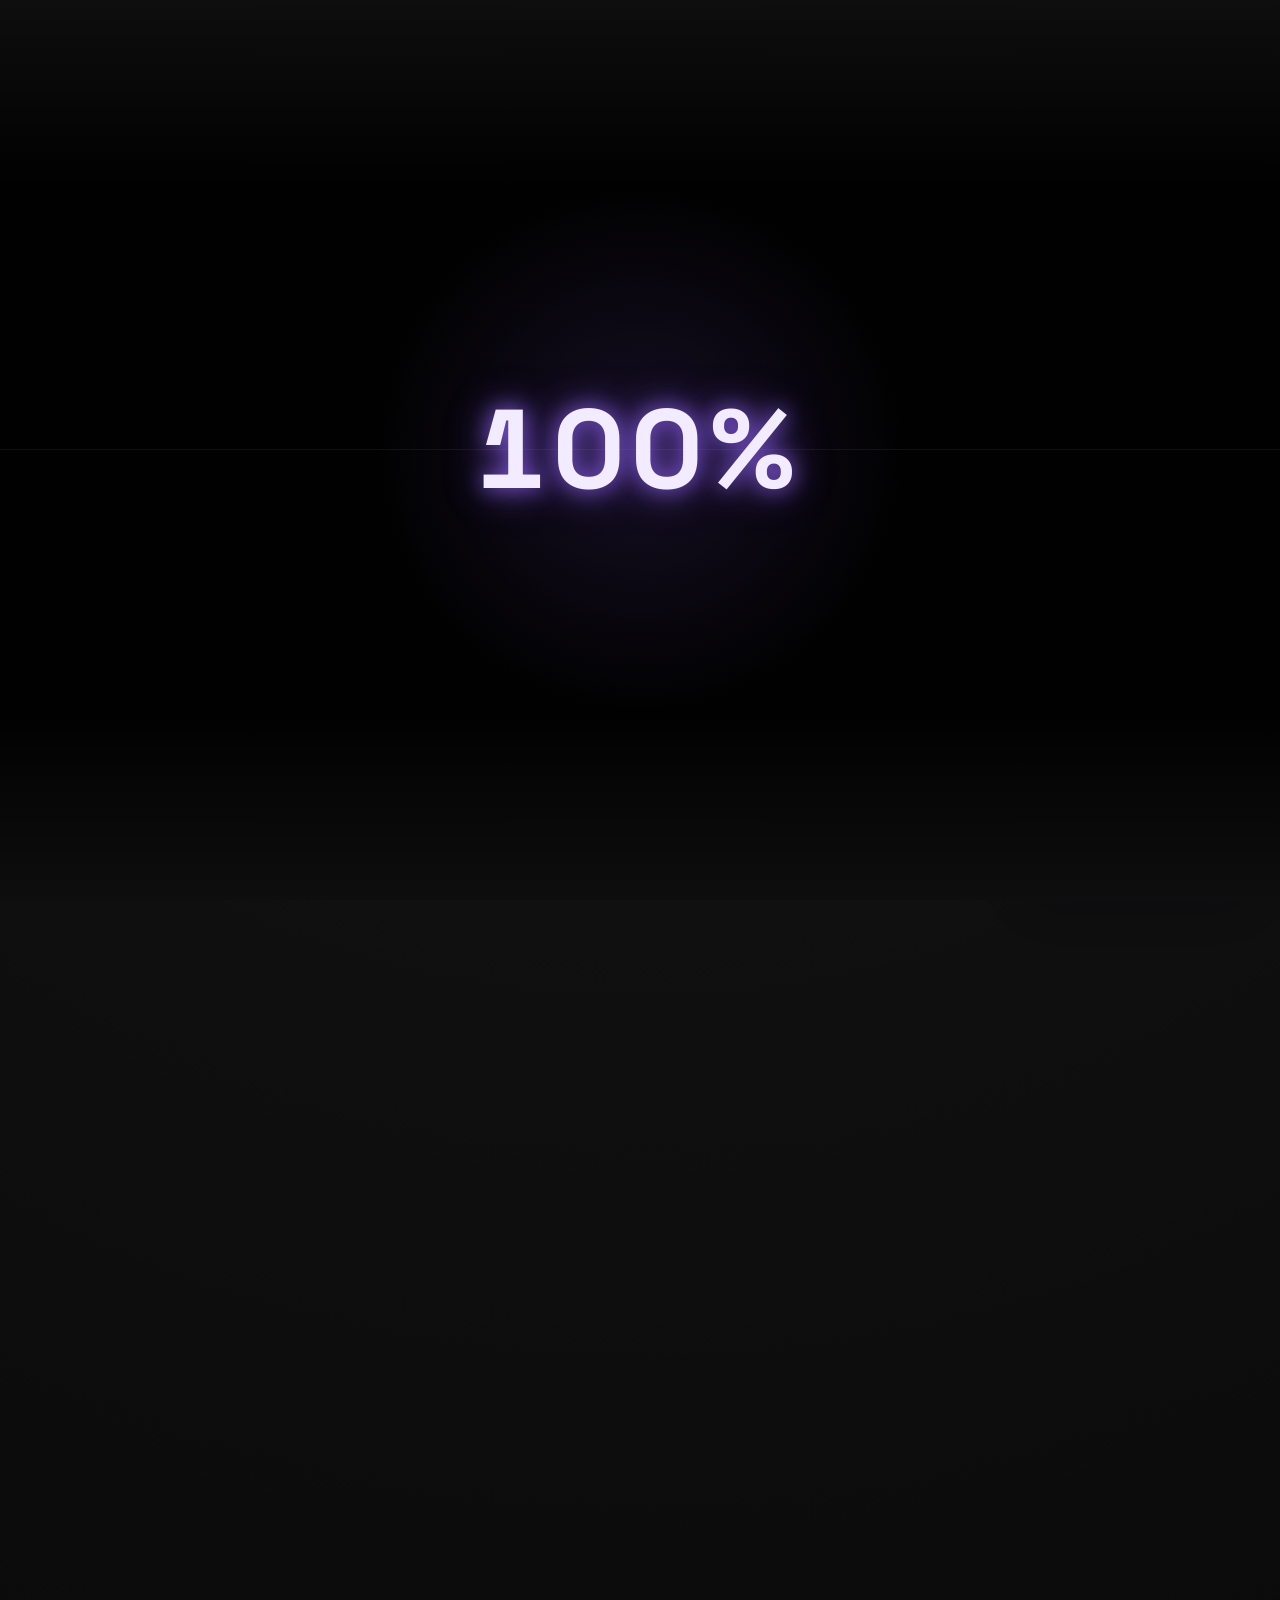
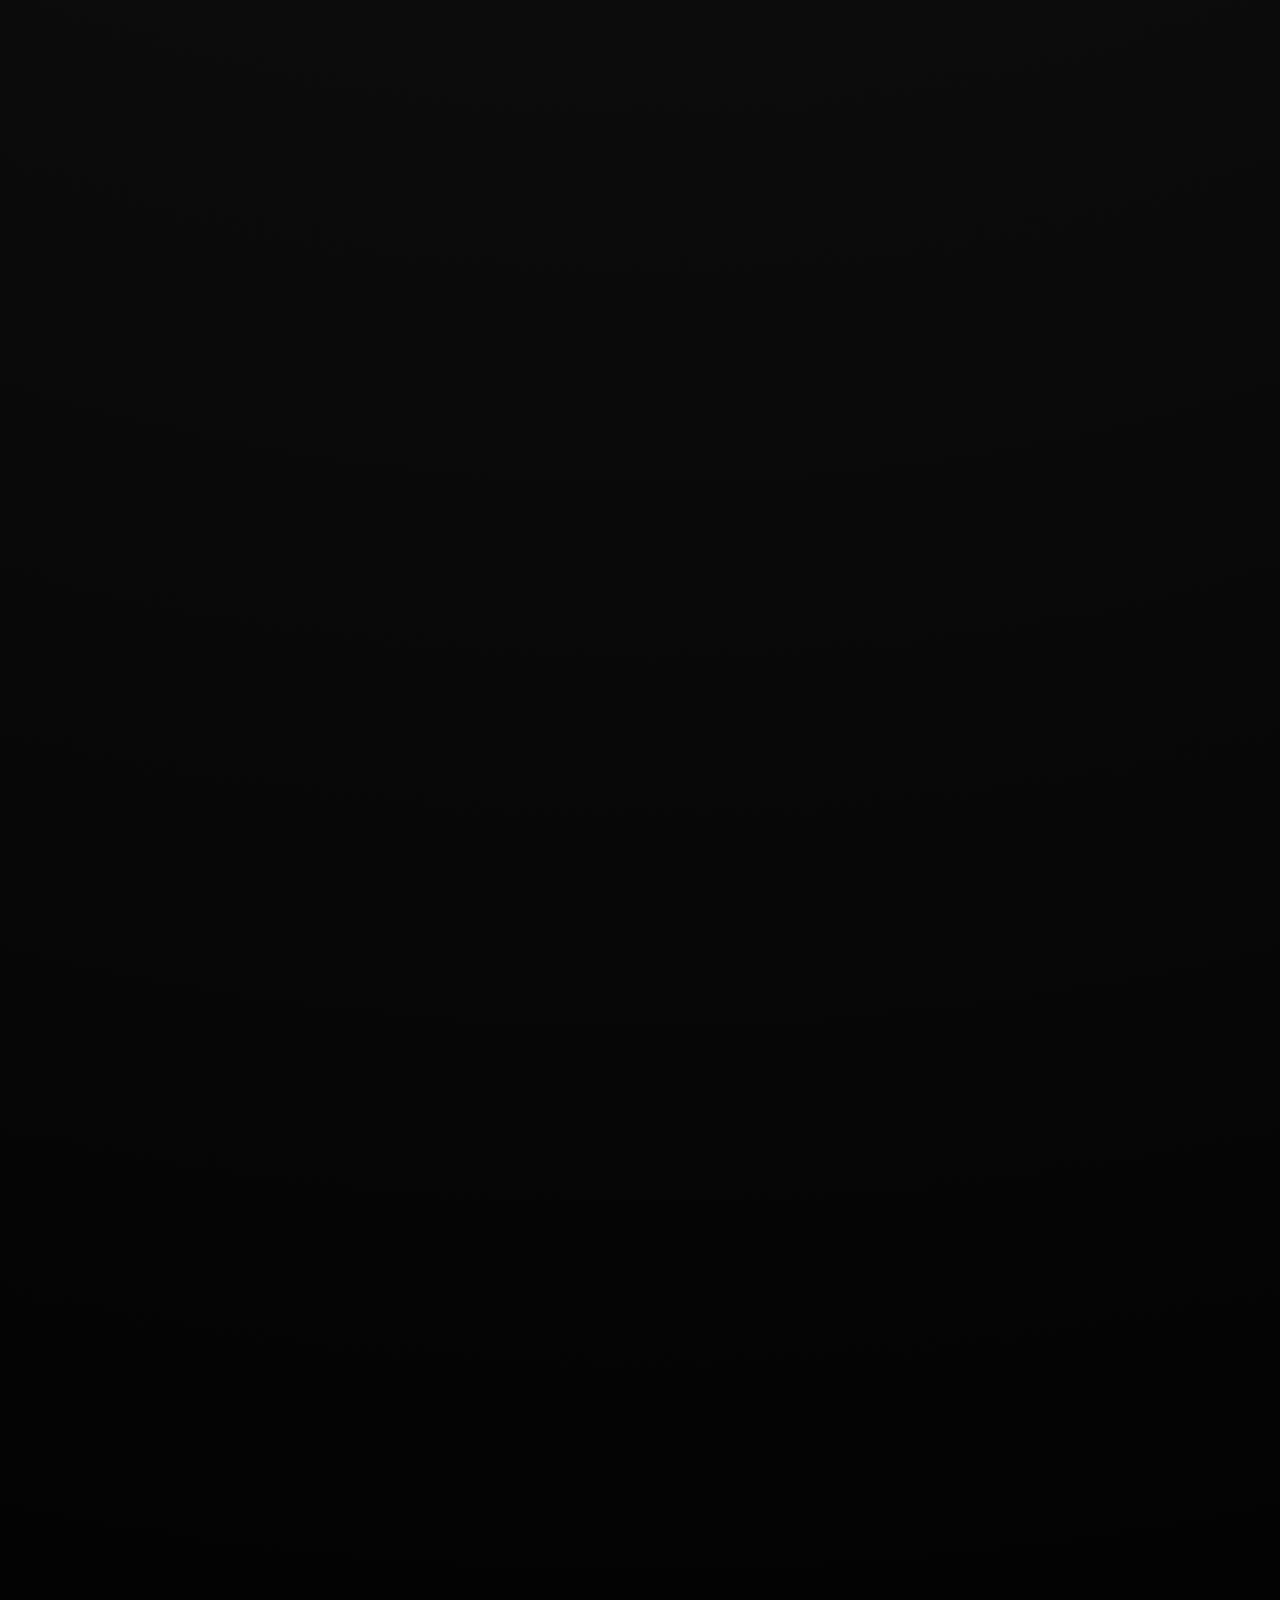
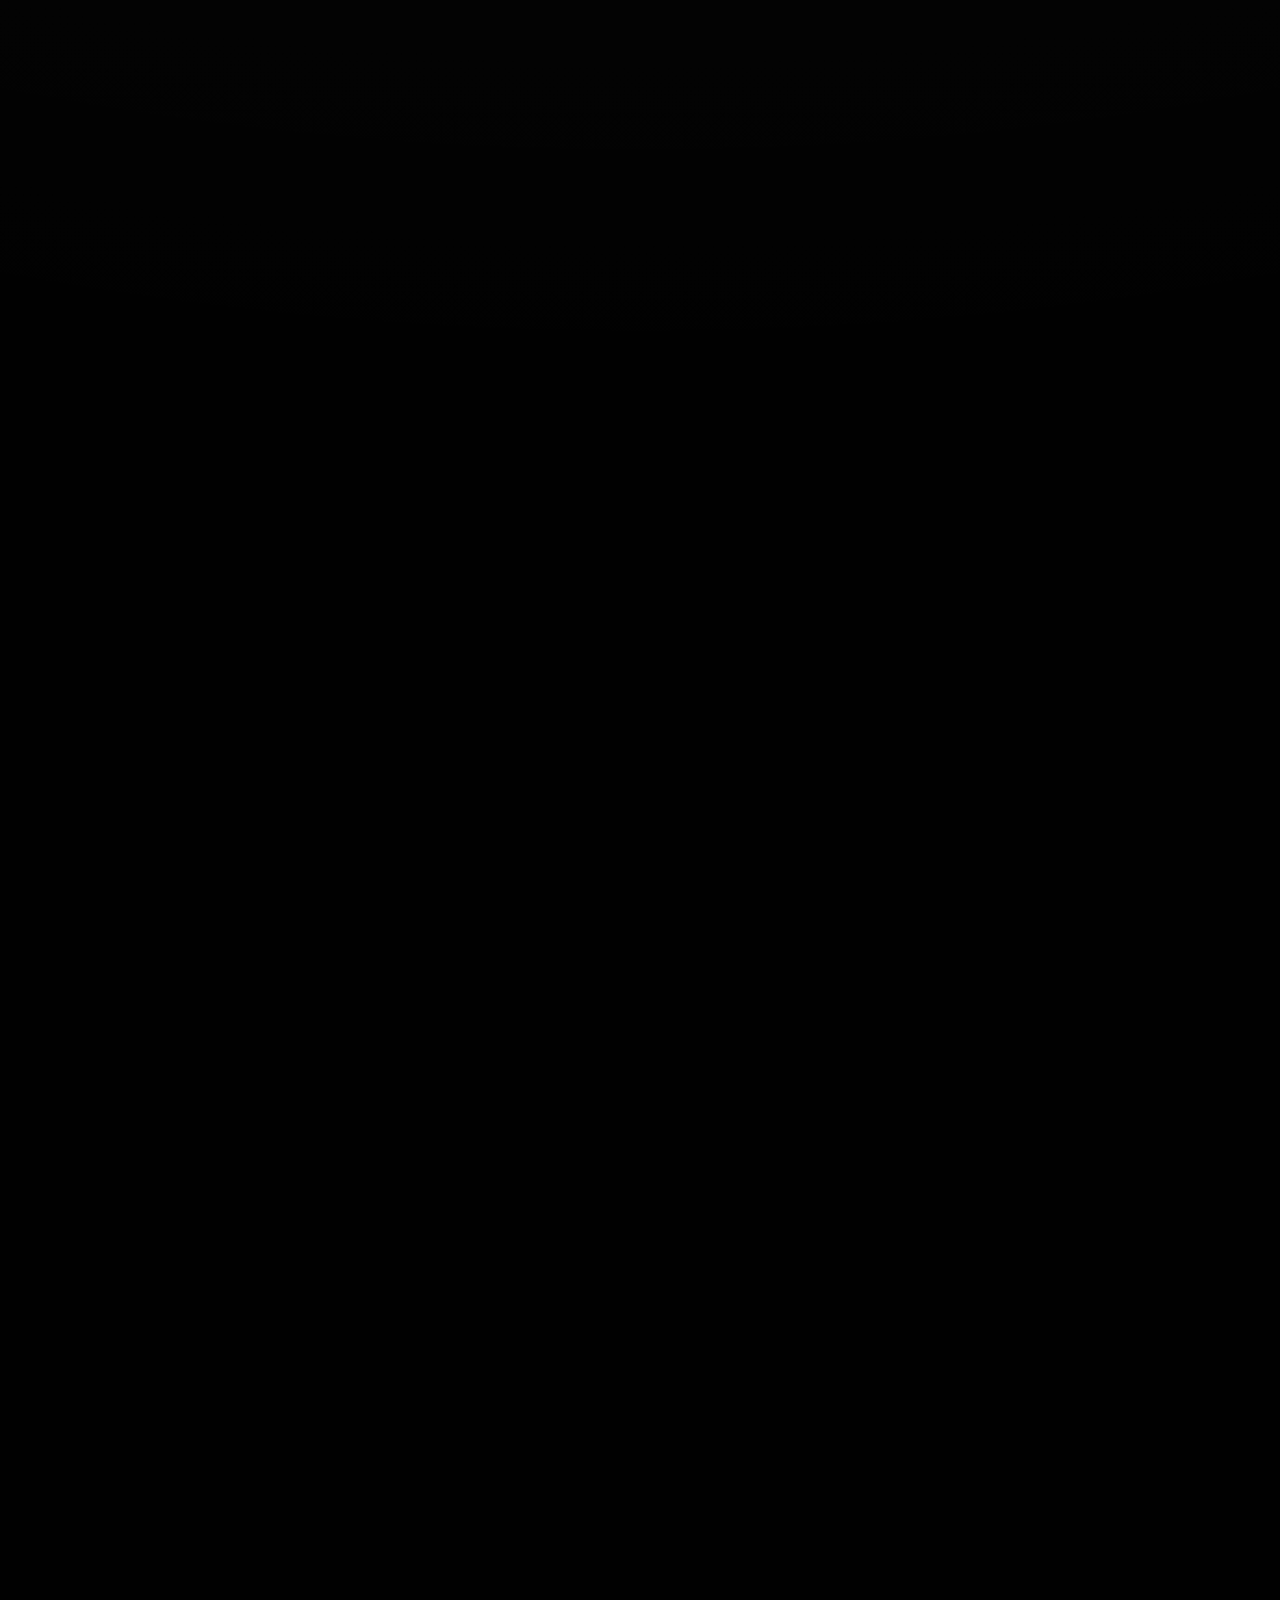
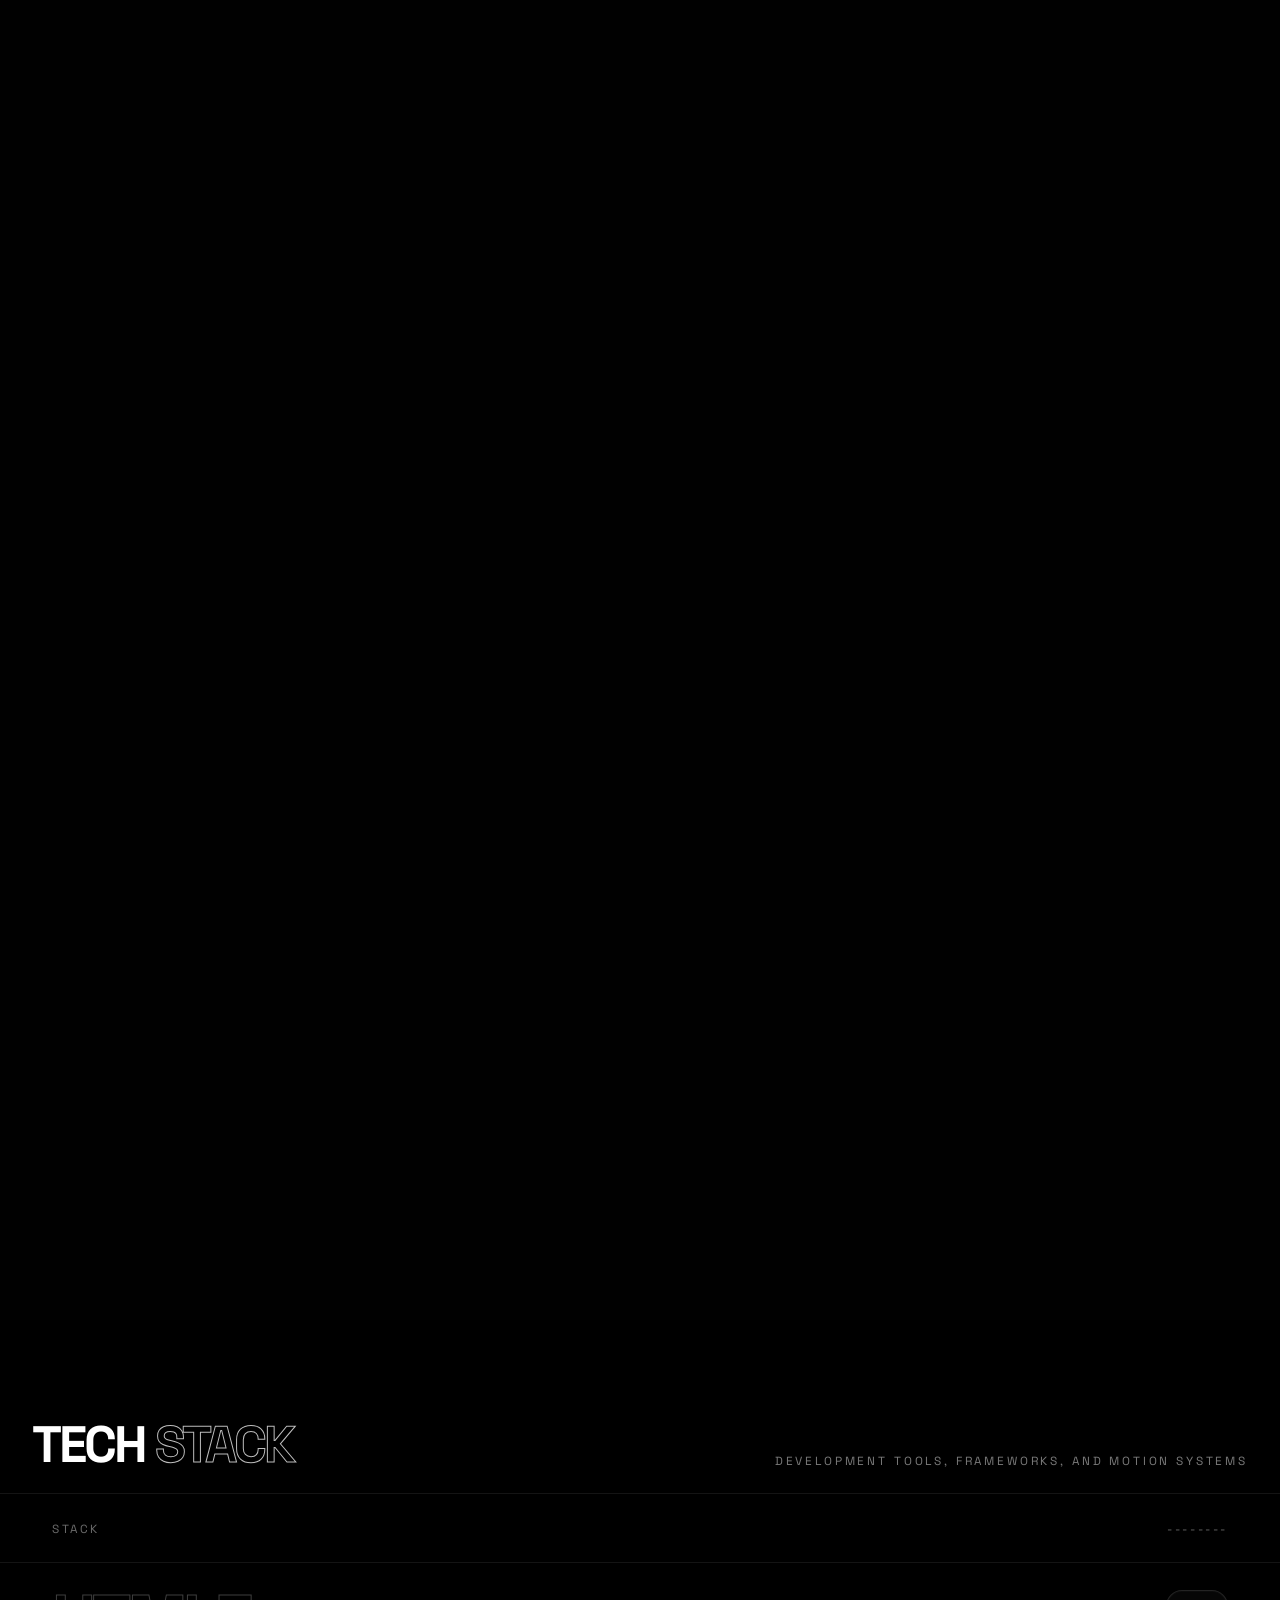
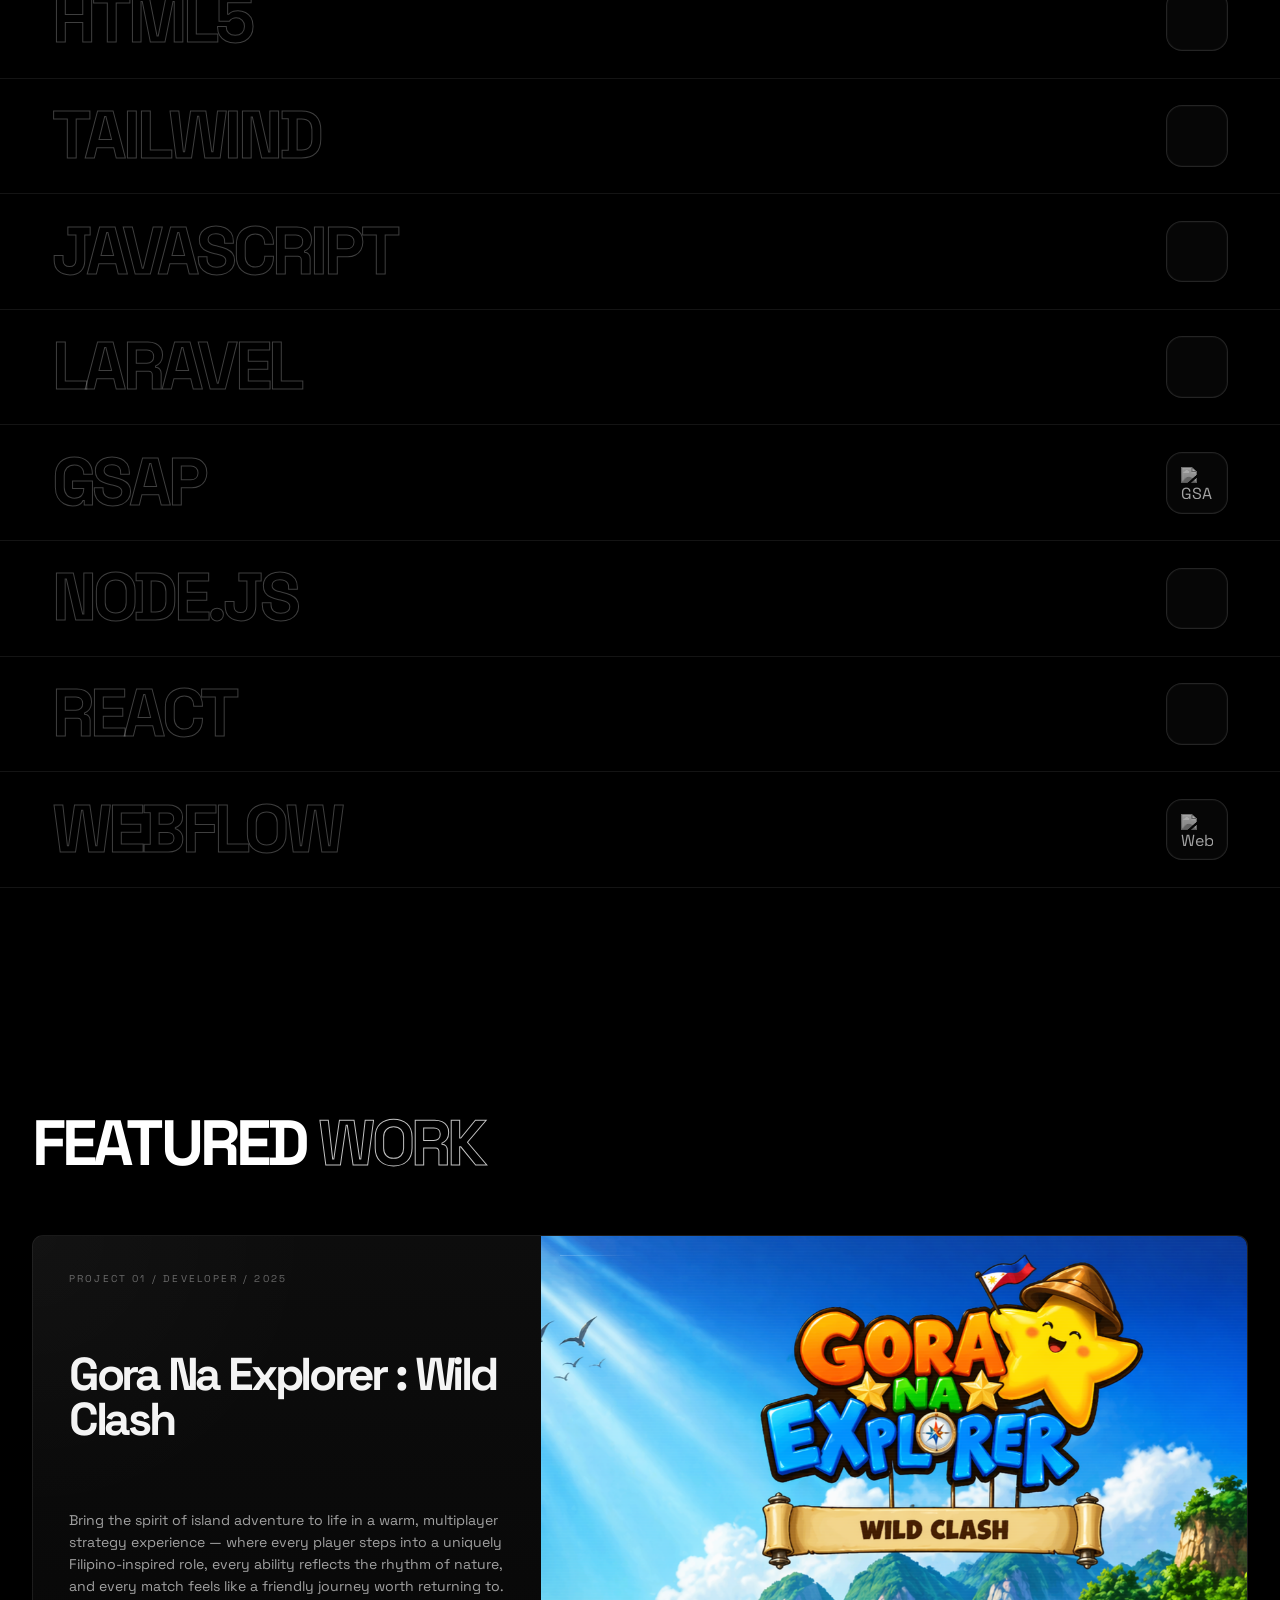
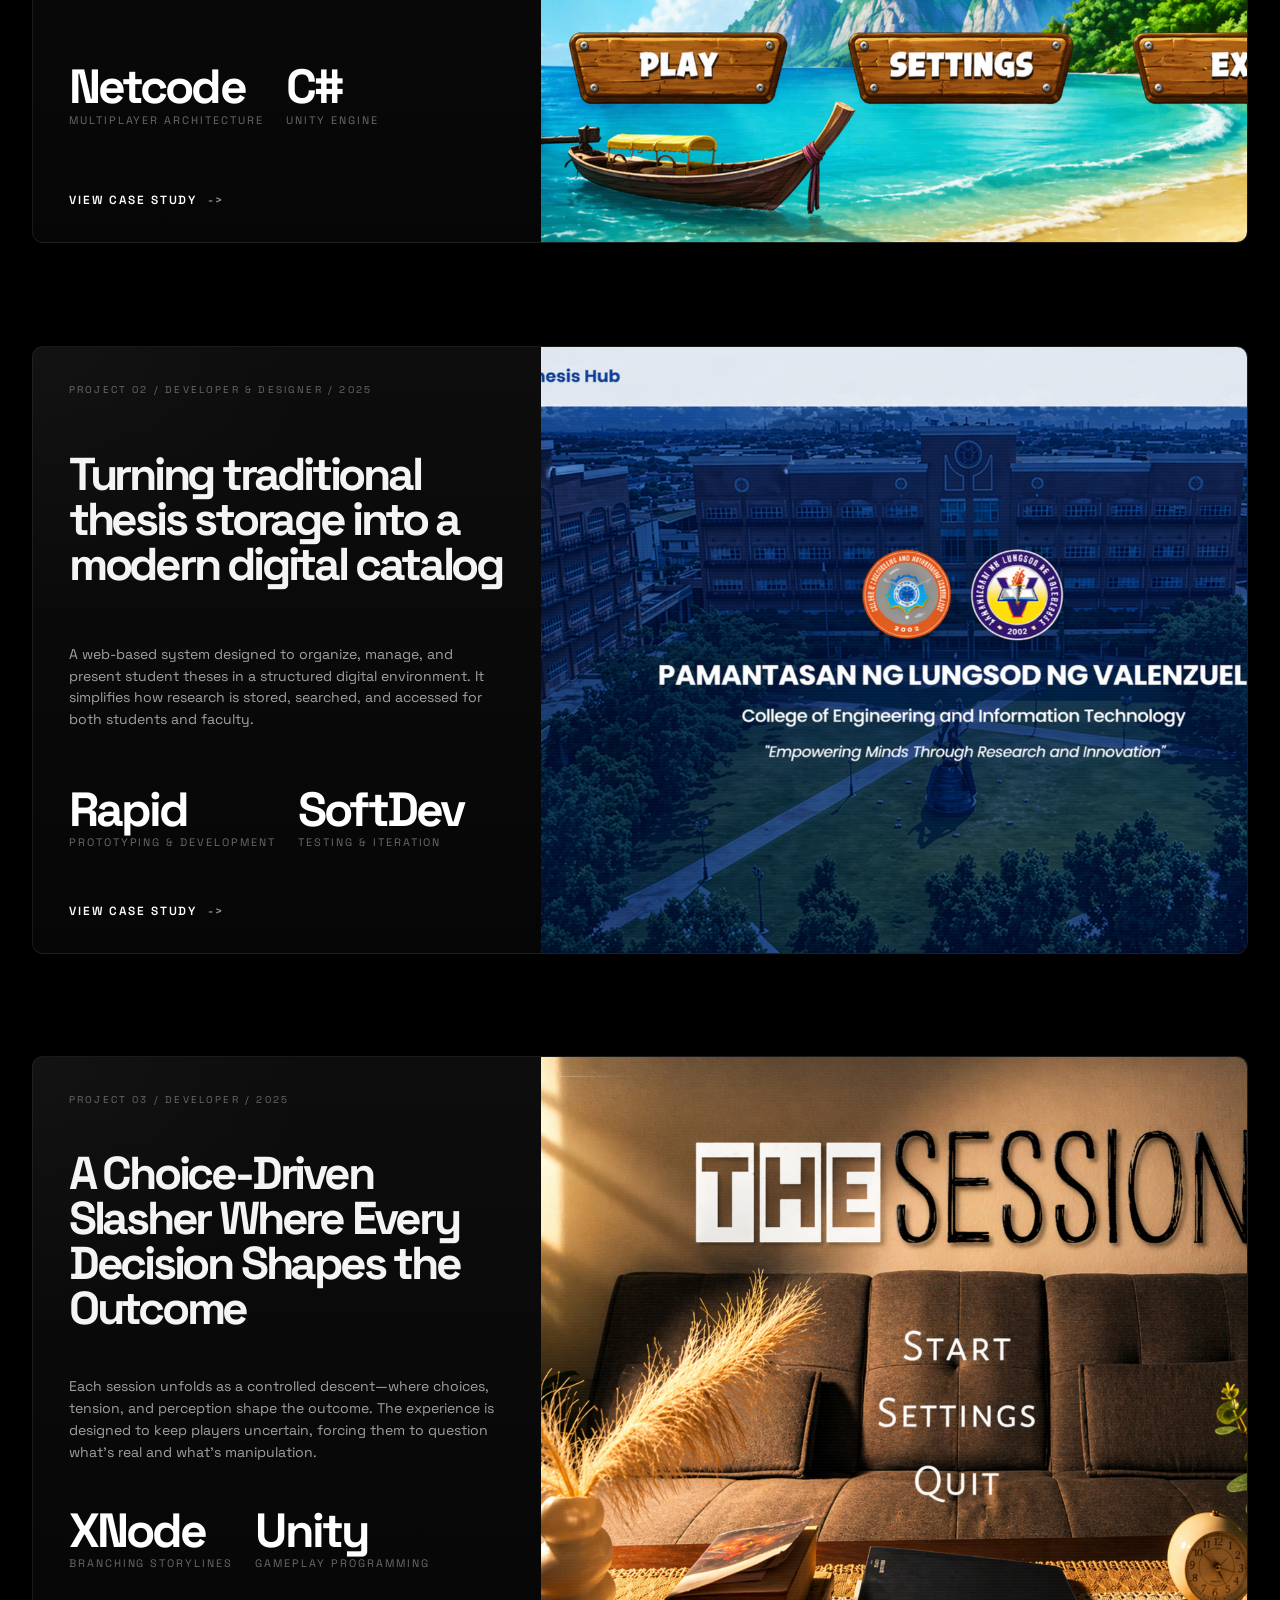
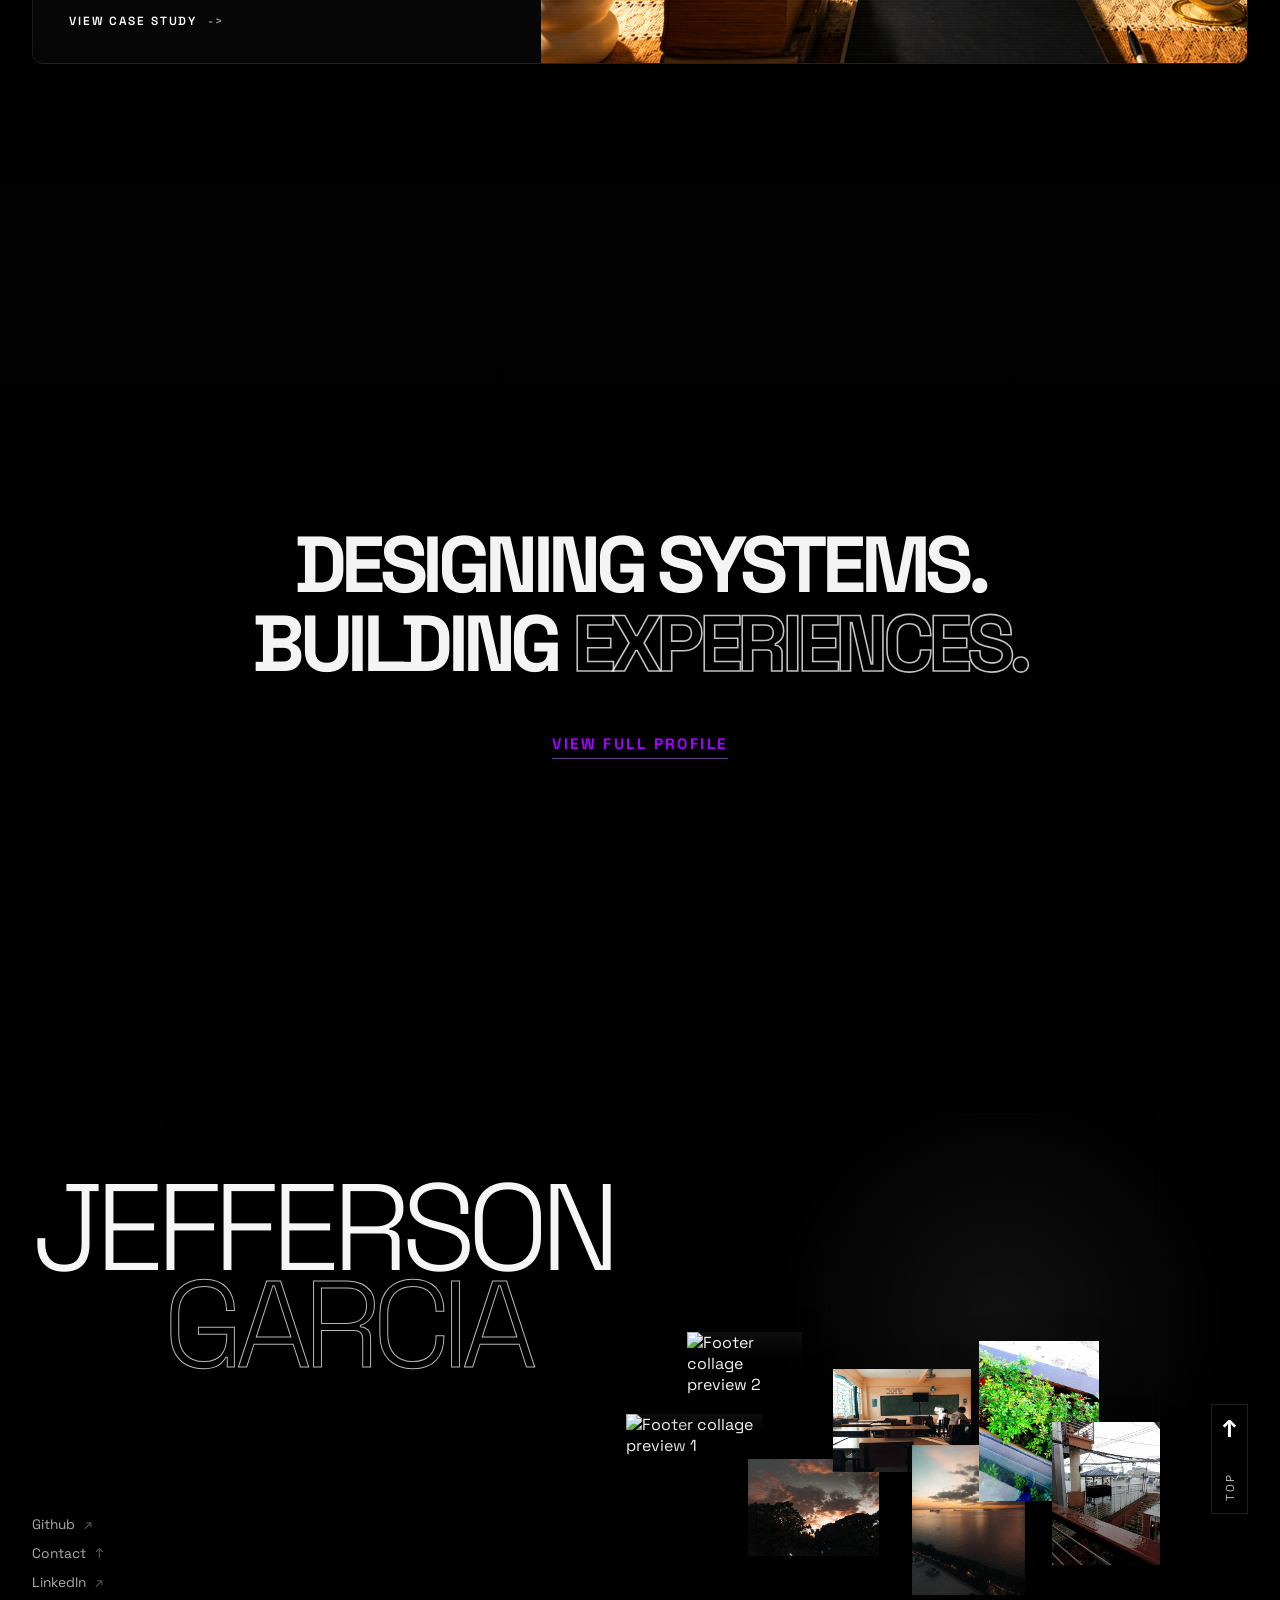
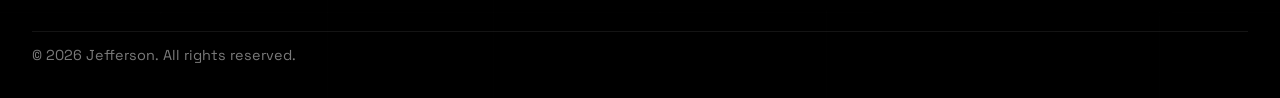
==== commit b8d93642: "update directory name/added toolkit feature" ====
--- a/index.html
+++ b/index.html
@@ -792,7 +792,7 @@
 
                                 <a
                                     class="featured-link"
-                                    href="HTML/MahWorksNibbah/WildClash.html"
+                                    href="HTML/works/WildClash.html"
                                 >
                                     View Case Study
                                 </a>
@@ -850,7 +850,7 @@
 
                                 <a
                                     class="featured-link"
-                                    href="HTML/MahWorksNibbah/CEITThesisHub.html"
+                                    href="HTML/works/CEITThesisHub.html"
                                 >
                                     View Case Study
                                 </a>
@@ -909,7 +909,7 @@
 
                                 <a
                                     class="featured-link"
-                                    href="HTML/MahWorksNibbah/TheSession.html"
+                                    href="HTML/works/TheSession.html"
                                 >
                                     View Case Study
                                 </a>
@@ -1005,7 +1005,11 @@
                                     style="
                                         --photo-left: 8%;
                                         --photo-top: 34%;
-                                        --photo-width: clamp(7.2rem, 10.6vw, 9.2rem);
+                                        --photo-width: clamp(
+                                            7.2rem,
+                                            10.6vw,
+                                            9.2rem
+                                        );
                                         --photo-aspect: 1.34;
                                         --photo-rotate: 0deg;
                                         --photo-layer: 1;
@@ -1062,7 +1066,11 @@
                                     style="
                                         --photo-left: 18%;
                                         --photo-top: 5%;
-                                        --photo-width: clamp(6.2rem, 9vw, 7.8rem);
+                                        --photo-width: clamp(
+                                            6.2rem,
+                                            9vw,
+                                            7.8rem
+                                        );
                                         --photo-aspect: 0.75;
                                         --photo-rotate: 0deg;
                                         --photo-layer: 2;
@@ -1119,7 +1127,11 @@
                                     style="
                                         --photo-left: 28%;
                                         --photo-top: 50%;
-                                        --photo-width: clamp(7rem, 10.2vw, 9rem);
+                                        --photo-width: clamp(
+                                            7rem,
+                                            10.2vw,
+                                            9rem
+                                        );
                                         --photo-aspect: 1.34;
                                         --photo-rotate: 0deg;
                                         --photo-layer: 3;
@@ -1176,7 +1188,11 @@
                                     style="
                                         --photo-left: 42%;
                                         --photo-top: 18%;
-                                        --photo-width: clamp(7.3rem, 10.8vw, 9.5rem);
+                                        --photo-width: clamp(
+                                            7.3rem,
+                                            10.8vw,
+                                            9.5rem
+                                        );
                                         --photo-aspect: 1.34;
                                         --photo-rotate: 0deg;
                                         --photo-layer: 4;
@@ -1233,7 +1249,11 @@
                                     style="
                                         --photo-left: 55%;
                                         --photo-top: 45%;
-                                        --photo-width: clamp(6.1rem, 8.8vw, 7.7rem);
+                                        --photo-width: clamp(
+                                            6.1rem,
+                                            8.8vw,
+                                            7.7rem
+                                        );
                                         --photo-aspect: 0.75;
                                         --photo-rotate: 0deg;
                                         --photo-layer: 5;
@@ -1290,7 +1310,11 @@
                                     style="
                                         --photo-left: 66%;
                                         --photo-top: 8%;
-                                        --photo-width: clamp(6.5rem, 9.4vw, 8.1rem);
+                                        --photo-width: clamp(
+                                            6.5rem,
+                                            9.4vw,
+                                            8.1rem
+                                        );
                                         --photo-aspect: 0.75;
                                         --photo-rotate: 0deg;
                                         --photo-layer: 6;
@@ -1347,7 +1371,11 @@
                                     style="
                                         --photo-left: 78%;
                                         --photo-top: 37%;
-                                        --photo-width: clamp(5.8rem, 8.4vw, 7.2rem);
+                                        --photo-width: clamp(
+                                            5.8rem,
+                                            8.4vw,
+                                            7.2rem
+                                        );
                                         --photo-aspect: 0.75;
                                         --photo-rotate: 0deg;
                                         --photo-layer: 7;
@@ -1414,7 +1442,6 @@
                     </div>
                 </div>
             </footer>
-
         </div>
 
         <section
@@ -1426,7 +1453,7 @@
             <div class="portfolio-assistant-shell">
                 <header class="portfolio-assistant-header">
                     <div>
-                        <p class="portfolio-assistant-kicker">PORTFOLIO_AI</p>
+                        <p class="portfolio-assistant-kicker">JEFFERSON AI</p>
                         <h2 class="portfolio-assistant-title">
                             Ask about my work
                         </h2>
@@ -1437,7 +1464,7 @@
                         data-assistant-close
                         aria-label="Close portfolio assistant"
                     >
-                        x
+                        <span aria-hidden="true"></span>
                     </button>
                 </header>
 
@@ -1453,37 +1480,6 @@
                             projects, or process. Casual questions are okay too.
                         </p>
                     </div>
-                </div>
-
-                <div class="portfolio-assistant-prompts">
-                    <button
-                        class="portfolio-assistant-prompt"
-                        type="button"
-                        data-assistant-prompt="projects"
-                    >
-                        Best projects
-                    </button>
-                    <button
-                        class="portfolio-assistant-prompt"
-                        type="button"
-                        data-assistant-prompt="stack"
-                    >
-                        Tech stack
-                    </button>
-                    <button
-                        class="portfolio-assistant-prompt"
-                        type="button"
-                        data-assistant-prompt="process"
-                    >
-                        Process
-                    </button>
-                    <button
-                        class="portfolio-assistant-prompt"
-                        type="button"
-                        data-assistant-prompt="contact"
-                    >
-                        Contact
-                    </button>
                 </div>
 
                 <form class="portfolio-assistant-form" data-assistant-form>
@@ -1502,7 +1498,7 @@
                 </form>
 
                 <p class="portfolio-assistant-status" data-assistant-status>
-                    Gemini answers use Jefferson's portfolio context.
+                    Powered by Gemini · Trained on Jefferson's portfolio data
                 </p>
 
                 <div class="portfolio-assistant-actions">
--- a/CSS/style.css
+++ b/CSS/style.css
@@ -312,7 +312,7 @@
     position: fixed;
     left: 0;
     top: 0;
-    z-index: 89;
+    z-index: 220;
     opacity: 0;
     pointer-events: none;
     isolation: isolate;
@@ -511,7 +511,7 @@
 .site-intro-loader {
     position: fixed;
     inset: 0;
-    z-index: 40;
+    z-index: 120;
     overflow: clip;
     isolation: isolate;
     opacity: 1;
@@ -1383,8 +1383,8 @@
             no-repeat,
         linear-gradient(var(--theme-guide-stroke) 0 0) bottom left / 2px 0.66rem
             no-repeat,
-        linear-gradient(var(--theme-guide-stroke) 0 0) bottom right / 0.66rem 2px
-            no-repeat,
+        linear-gradient(var(--theme-guide-stroke) 0 0) bottom right / 0.66rem
+            2px no-repeat,
         linear-gradient(var(--theme-guide-stroke) 0 0) bottom right / 2px
             0.66rem no-repeat;
     box-shadow:
@@ -3430,12 +3430,6 @@
     z-index: 8;
     margin-bottom: clamp(2rem, 4vw, 3rem);
     padding: 0.35rem 0 0.9rem;
-    background: linear-gradient(
-        180deg,
-        var(--bg) 0%,
-        var(--bg) 72%,
-        transparent 100%
-    );
 }
 
 .featured-title {
@@ -7096,6 +7090,147 @@
     left: 100%;
     top: 100%;
     cursor: nwse-resize;
+}
+
+.footer-photo-preview {
+    position: fixed;
+    inset: 0;
+    z-index: 180;
+    display: grid;
+    place-items: center;
+    padding: clamp(1rem, 4vw, 3rem);
+    background: rgba(0, 0, 0, 0.78);
+    opacity: 0;
+    visibility: hidden;
+    pointer-events: none;
+    backdrop-filter: blur(18px);
+    transition:
+        opacity 180ms ease,
+        visibility 0s linear 180ms;
+}
+
+.footer-photo-preview.is-open {
+    opacity: 1;
+    visibility: visible;
+    pointer-events: auto;
+    transition:
+        opacity 180ms ease,
+        visibility 0s linear 0s;
+}
+
+.footer-photo-preview-title {
+    position: fixed;
+    left: clamp(1rem, 3vw, 2.5rem);
+    top: clamp(1rem, 3vw, 2.5rem);
+    z-index: -1;
+    color: rgba(255, 255, 255, 0.08);
+    font-size: clamp(3.4rem, 12vw, 12rem);
+    font-weight: 700;
+    line-height: 0.82;
+    letter-spacing: 0;
+    text-transform: uppercase;
+    pointer-events: none;
+    user-select: none;
+}
+
+.footer-photo-preview-title-secondary {
+    left: auto;
+    right: clamp(1rem, 3vw, 2.5rem);
+    top: auto;
+    bottom: clamp(1rem, 3vw, 2.5rem);
+    text-align: right;
+}
+
+.footer-photo-preview-frame {
+    position: relative;
+    display: grid;
+    place-items: center;
+    max-width: min(72rem, 92vw);
+    max-height: 86svh;
+}
+
+.footer-photo-preview-image {
+    display: block;
+    max-width: 100%;
+    max-height: 86svh;
+    object-fit: contain;
+    box-shadow: 0 28px 90px rgba(0, 0, 0, 0.54);
+}
+
+.footer-photo-preview-close {
+    position: fixed;
+    right: max(1rem, env(safe-area-inset-right));
+    top: max(1rem, env(safe-area-inset-top));
+    display: inline-grid;
+    place-items: center;
+    width: 2.7rem;
+    height: 2.7rem;
+    border: 1px solid rgba(255, 255, 255, 0.18);
+    border-radius: 50%;
+    background: rgba(6, 6, 8, 0.86);
+    color: #ffffff;
+    cursor: pointer;
+    box-shadow: 0 18px 42px rgba(0, 0, 0, 0.34);
+    transition:
+        border-color 180ms ease,
+        background 180ms ease,
+        transform 180ms ease;
+}
+
+.footer-photo-preview-close::before,
+.footer-photo-preview-close::after,
+.footer-photo-preview-close span {
+    position: absolute;
+    width: 0.9rem;
+    height: 2px;
+    border-radius: 999px;
+    background: currentColor;
+    content: "";
+}
+
+.footer-photo-preview-close span {
+    opacity: 0;
+}
+
+.footer-photo-preview-close::before {
+    transform: rotate(45deg);
+}
+
+.footer-photo-preview-close::after {
+    transform: rotate(-45deg);
+}
+
+.footer-photo-preview-close:hover,
+.footer-photo-preview-close:focus-visible {
+    border-color: rgba(255, 255, 255, 0.34);
+    background: rgba(18, 18, 22, 0.94);
+    transform: translateY(-1px);
+}
+
+.footer-photo-preview-close:focus-visible {
+    outline: 2px solid rgb(var(--hero-accent-rgb) / 0.86);
+    outline-offset: 0.2rem;
+}
+
+html.theme-light .footer-photo-preview {
+    background: rgba(245, 247, 242, 0.76);
+}
+
+html.theme-light .footer-photo-preview-title {
+    color: rgba(17, 22, 28, 0.08);
+}
+
+html.theme-light .footer-photo-preview-close {
+    border-color: rgba(17, 22, 28, 0.14);
+    background: rgba(255, 255, 255, 0.9);
+    color: #11161c;
+    box-shadow: 0 18px 42px rgba(22, 30, 38, 0.16);
+}
+
+html.theme-light .footer-photo-preview-close:hover,
+html.theme-light .footer-photo-preview-close:focus-visible {
+    border-color: rgba(17, 22, 28, 0.26);
+    background: #ffffff;
 }
 
 .site-footer-side-rail {
@@ -7246,7 +7381,11 @@
 html.theme-light .ask-pill {
     border-color: rgba(54, 92, 255, 0.22);
     background:
-        linear-gradient(135deg, rgba(54, 92, 255, 0.14), rgba(255, 255, 255, 0.58)),
+        linear-gradient(
+            135deg,
+            rgba(54, 92, 255, 0.14),
+            rgba(255, 255, 255, 0.58)
+        ),
         rgba(245, 247, 242, 0.82);
     color: rgba(17, 22, 28, 0.82);
     box-shadow:
@@ -7259,7 +7398,11 @@
 html.theme-light .ask-pill:focus-visible {
     border-color: rgba(54, 92, 255, 0.46);
     background:
-        linear-gradient(135deg, rgba(54, 92, 255, 0.18), rgba(255, 255, 255, 0.72)),
+        linear-gradient(
+            135deg,
+            rgba(54, 92, 255, 0.18),
+            rgba(255, 255, 255, 0.72)
+        ),
         rgba(245, 247, 242, 0.92);
     box-shadow:
         inset 0 0 0 1px rgba(255, 255, 255, 0.82),
@@ -7299,22 +7442,15 @@
 
 .portfolio-assistant-shell {
     display: grid;
-    gap: 1rem;
-    padding: 1rem;
-    border: 1px solid rgb(var(--hero-accent-rgb) / 0.28);
-    border-radius: 0.7rem;
-    background:
-        radial-gradient(
-            circle at top left,
-            rgb(var(--hero-accent-rgb) / 0.18),
-            transparent 42%
-        ),
-        linear-gradient(180deg, rgba(16, 16, 20, 0.94), rgba(5, 5, 7, 0.92));
+    gap: 0.9rem;
+    padding: 0.95rem;
+    border: 1px solid rgba(255, 255, 255, 0.11);
+    border-radius: 0.8rem;
+    background: rgba(8, 9, 11, 0.94);
     box-shadow:
-        inset 0 0 0 1px rgba(255, 255, 255, 0.06),
-        0 28px 78px rgba(0, 0, 0, 0.48),
-        0 0 38px rgb(var(--hero-accent-rgb) / 0.18);
-    backdrop-filter: blur(22px);
+        inset 0 1px 0 rgba(255, 255, 255, 0.08),
+        0 24px 72px rgba(0, 0, 0, 0.5);
+    backdrop-filter: blur(20px) saturate(1.08);
 }
 
 .portfolio-assistant-header {
@@ -7336,46 +7472,90 @@
 }
 
 .portfolio-assistant-title {
-    margin: 0.35rem 0 0;
+    margin: 0;
     color: #ffffff;
-    font-size: clamp(1.25rem, 3vw, 1.75rem);
-    line-height: 0.98;
+    font-size: clamp(1.1rem, 2.6vw, 1.45rem);
+    line-height: 1.05;
 }
 
 .portfolio-assistant-close {
+    position: relative;
     display: inline-grid;
     place-items: center;
-    width: 2rem;
-    height: 2rem;
+    width: 2.2rem;
+    height: 2.2rem;
     flex: 0 0 auto;
     border: 1px solid rgba(255, 255, 255, 0.12);
     border-radius: 999px;
-    background: rgba(255, 255, 255, 0.055);
-    color: rgba(255, 255, 255, 0.76);
-    font-size: 0.82rem;
-    font-weight: 700;
+    background: rgba(255, 255, 255, 0.045);
+    color: rgba(255, 255, 255, 0.82);
     cursor: pointer;
+    transition:
+        border-color 180ms ease,
+        box-shadow 180ms ease,
+        transform 180ms ease,
+        background 180ms ease;
+}
+
+.portfolio-assistant-close span,
+.portfolio-assistant-close::before,
+.portfolio-assistant-close::after {
+    position: absolute;
+    width: 0.82rem;
+    height: 2px;
+    border-radius: 999px;
+    background: currentColor;
+    content: "";
+    transition:
+        opacity 180ms ease,
+        transform 180ms ease;
+}
+
+.portfolio-assistant-close span {
+    opacity: 0;
+}
+
+.portfolio-assistant-close::before {
+    transform: rotate(45deg);
+}
+
+.portfolio-assistant-close::after {
+    transform: rotate(-45deg);
 }
 
 .portfolio-assistant-close:hover,
 .portfolio-assistant-close:focus-visible {
-    border-color: rgb(var(--hero-accent-rgb) / 0.52);
+    border-color: rgba(255, 255, 255, 0.24);
+    background: rgba(255, 255, 255, 0.08);
     color: #ffffff;
+    transform: translateY(-1px) rotate(90deg);
+    box-shadow:
+        inset 0 1px 0 rgba(255, 255, 255, 0.08),
+        0 10px 24px rgba(0, 0, 0, 0.24);
+}
+
+.portfolio-assistant-close:focus-visible {
+    outline: 2px solid rgb(var(--hero-accent-rgb) / 0.72);
+    outline-offset: 0.22rem;
 }
 
 .portfolio-assistant-answer {
     display: grid;
     align-content: start;
     gap: 0.7rem;
-    min-height: 12rem;
-    max-height: min(23rem, 42vh);
+    min-height: 15rem;
+    max-height: min(27rem, 48vh);
     overflow: auto;
     padding: 0.9rem;
-    border: 1px solid rgba(255, 255, 255, 0.08);
-    border-radius: 0.55rem;
-    background:
-        linear-gradient(90deg, rgb(var(--hero-accent-rgb) / 0.08), transparent),
-        rgba(255, 255, 255, 0.035);
+    border: 1px solid rgba(255, 255, 255, 0.09);
+    border-radius: 0.65rem;
+    background: rgba(255, 255, 255, 0.03);
+    scrollbar-width: none;
+    -ms-overflow-style: none;
+}
+
+.portfolio-assistant-answer::-webkit-scrollbar {
+    display: none;
 }
 
 .portfolio-assistant-message {
@@ -7391,7 +7571,7 @@
 }
 
 .portfolio-assistant-message span {
-    color: rgb(var(--hero-accent-rgb) / 0.86);
+    color: rgba(255, 255, 255, 0.58);
     font-size: 0.58rem;
     font-weight: 700;
     letter-spacing: 0.12em;
@@ -7406,32 +7586,65 @@
 .portfolio-assistant-message p {
     margin: 0;
     padding: 0.72rem 0.82rem;
-    border: 1px solid rgba(255, 255, 255, 0.08);
-    border-radius: 0.65rem;
-    background: rgba(255, 255, 255, 0.055);
-    color: rgba(255, 255, 255, 0.76);
+    border: 1px solid rgba(255, 255, 255, 0.09);
+    border-radius: 0.72rem;
+    background: rgba(255, 255, 255, 0.045);
+    color: rgba(255, 255, 255, 0.78);
     font-size: 0.94rem;
     line-height: 1.48;
 }
 
+.portfolio-assistant-message p.portfolio-assistant-typing {
+    display: inline-flex;
+    align-items: center;
+    gap: 0.34rem;
+    min-height: 2.3rem;
+    padding-inline: 0.92rem;
+}
+
+.portfolio-assistant-message p.portfolio-assistant-typing span {
+    display: block;
+    width: 0.42rem;
+    height: 0.42rem;
+    border-radius: 50%;
+    background: currentColor;
+    opacity: 0.34;
+    animation: portfolio-assistant-typing-dot 960ms ease-in-out infinite;
+}
+
+.portfolio-assistant-message p.portfolio-assistant-typing span:nth-child(2) {
+    animation-delay: 140ms;
+}
+
+.portfolio-assistant-message p.portfolio-assistant-typing span:nth-child(3) {
+    animation-delay: 280ms;
+}
+
 .portfolio-assistant-message.is-user p {
-    border-color: rgb(var(--hero-accent-rgb) / 0.34);
-    background: rgb(var(--hero-accent-rgb) / 0.16);
-    color: rgba(255, 255, 255, 0.92);
-}
-
-.portfolio-assistant-prompts {
-    display: grid;
-    grid-template-columns: repeat(2, minmax(0, 1fr));
-    gap: 0.55rem;
-}
-
-.portfolio-assistant-prompt,
+    border-color: rgb(var(--hero-accent-rgb) / 0.48);
+    background: rgb(var(--hero-accent-rgb) / 0.72);
+    color: #ffffff;
+}
+
+@keyframes portfolio-assistant-typing-dot {
+    0%,
+    72%,
+    100% {
+        opacity: 0.34;
+        transform: translateY(0);
+    }
+
+    32% {
+        opacity: 0.92;
+        transform: translateY(-0.18rem);
+    }
+}
+
 .portfolio-assistant-actions a {
     min-height: 2.65rem;
     border: 1px solid rgba(255, 255, 255, 0.1);
     border-radius: 999px;
-    background: rgba(255, 255, 255, 0.045);
+    background: transparent;
     color: rgba(255, 255, 255, 0.76);
     font-size: 0.74rem;
     font-weight: 700;
@@ -7440,19 +7653,6 @@
     text-decoration: none;
 }
 
-.portfolio-assistant-prompt {
-    padding: 0 0.85rem;
-    cursor: pointer;
-}
-
-.portfolio-assistant-prompt:hover,
-.portfolio-assistant-prompt:focus-visible,
-.portfolio-assistant-prompt.is-active {
-    border-color: rgb(var(--hero-accent-rgb) / 0.56);
-    background: rgb(var(--hero-accent-rgb) / 0.12);
-    color: #ffffff;
-}
-
 .portfolio-assistant-actions {
     display: grid;
     grid-template-columns: repeat(2, minmax(0, 1fr));
@@ -7468,7 +7668,8 @@
 
 .portfolio-assistant-actions a:hover,
 .portfolio-assistant-actions a:focus-visible {
-    border-color: rgba(255, 255, 255, 0.28);
+    border-color: rgba(255, 255, 255, 0.24);
+    background: rgba(255, 255, 255, 0.055);
     color: #ffffff;
 }
 
@@ -7500,7 +7701,7 @@
     min-height: 2.75rem;
     border: 1px solid rgba(255, 255, 255, 0.1);
     border-radius: 999px;
-    background: rgba(0, 0, 0, 0.24);
+    background: rgba(255, 255, 255, 0.035);
     color: rgba(255, 255, 255, 0.88);
     font: inherit;
     font-size: 0.86rem;
@@ -7513,17 +7714,17 @@
 }
 
 .portfolio-assistant-input-label input:focus {
-    border-color: rgb(var(--hero-accent-rgb) / 0.62);
-    box-shadow: 0 0 0 3px rgb(var(--hero-accent-rgb) / 0.12);
+    border-color: rgba(255, 255, 255, 0.24);
+    box-shadow: 0 0 0 3px rgba(255, 255, 255, 0.055);
 }
 
 .portfolio-assistant-form button {
     min-height: 2.75rem;
     padding: 0 1rem;
-    border: 1px solid rgb(var(--hero-accent-rgb) / 0.4);
+    border: 1px solid rgba(255, 255, 255, 0.14);
     border-radius: 999px;
-    background: rgb(var(--hero-accent-rgb) / 0.16);
-    color: #ffffff;
+    background: #ffffff;
+    color: #090a0c;
     font-size: 0.74rem;
     font-weight: 700;
     letter-spacing: 0.08em;
@@ -7533,8 +7734,8 @@
 
 .portfolio-assistant-form button:hover,
 .portfolio-assistant-form button:focus-visible {
-    border-color: rgb(var(--hero-accent-rgb) / 0.68);
-    background: rgb(var(--hero-accent-rgb) / 0.24);
+    border-color: rgba(255, 255, 255, 0.22);
+    background: rgba(255, 255, 255, 0.86);
 }
 
 .portfolio-assistant-form button:disabled,
@@ -7551,25 +7752,26 @@
 }
 
 html.theme-light .portfolio-assistant-shell {
-    border-color: rgba(54, 92, 255, 0.18);
-    background:
-        radial-gradient(circle at top left, rgba(54, 92, 255, 0.12), transparent 44%),
-        linear-gradient(180deg, rgba(255, 255, 255, 0.95), rgba(245, 247, 242, 0.92));
+    border-color: rgba(17, 22, 28, 0.12);
+    background: rgba(255, 255, 255, 0.94);
     box-shadow:
-        inset 0 0 0 1px rgba(255, 255, 255, 0.78),
-        0 28px 78px rgba(22, 30, 38, 0.16),
-        0 0 34px rgba(54, 92, 255, 0.12);
+        inset 0 1px 0 rgba(255, 255, 255, 0.84),
+        0 24px 72px rgba(22, 30, 38, 0.14);
 }
 
 html.theme-light .portfolio-assistant-title {
     color: #11161c;
 }
 
+html.theme-light .portfolio-assistant-kicker,
+html.theme-light .portfolio-assistant-answer-label,
+html.theme-light .portfolio-assistant-message span {
+    color: rgba(17, 22, 28, 0.56);
+}
+
 html.theme-light .portfolio-assistant-answer {
     border-color: rgba(17, 22, 28, 0.1);
-    background:
-        linear-gradient(90deg, rgba(54, 92, 255, 0.08), transparent),
-        rgba(255, 255, 255, 0.52);
+    background: rgba(17, 22, 28, 0.025);
 }
 
 html.theme-light .portfolio-assistant-message p {
@@ -7583,29 +7785,41 @@
 }
 
 html.theme-light .portfolio-assistant-message.is-user p {
-    border-color: rgba(54, 92, 255, 0.24);
-    background: rgba(54, 92, 255, 0.1);
-    color: rgba(17, 22, 28, 0.82);
+    border-color: rgba(54, 92, 255, 0.34);
+    background: rgba(54, 92, 255, 0.9);
+    color: #ffffff;
 }
 
 html.theme-light .portfolio-assistant-close,
-html.theme-light .portfolio-assistant-prompt,
 html.theme-light .portfolio-assistant-actions a {
     border-color: rgba(17, 22, 28, 0.12);
     background: rgba(255, 255, 255, 0.52);
     color: rgba(17, 22, 28, 0.68);
 }
 
+html.theme-light .portfolio-assistant-close {
+    border-color: rgba(17, 22, 28, 0.1);
+    background: rgba(17, 22, 28, 0.035);
+    color: rgba(17, 22, 28, 0.78);
+}
+
 html.theme-light .portfolio-assistant-close:hover,
 html.theme-light .portfolio-assistant-close:focus-visible,
-html.theme-light .portfolio-assistant-prompt:hover,
-html.theme-light .portfolio-assistant-prompt:focus-visible,
-html.theme-light .portfolio-assistant-prompt.is-active,
 html.theme-light .portfolio-assistant-actions a:hover,
 html.theme-light .portfolio-assistant-actions a:focus-visible {
-    border-color: rgba(54, 92, 255, 0.4);
-    background: rgba(54, 92, 255, 0.1);
+    border-color: rgba(17, 22, 28, 0.18);
+    background: rgba(17, 22, 28, 0.055);
     color: #11161c;
+}
+
+html.theme-light .portfolio-assistant-close:hover,
+html.theme-light .portfolio-assistant-close:focus-visible {
+    border-color: rgba(17, 22, 28, 0.18);
+    background: rgba(17, 22, 28, 0.065);
+    color: #11161c;
+    box-shadow:
+        inset 0 1px 0 rgba(255, 255, 255, 0.72),
+        0 10px 24px rgba(22, 30, 38, 0.1);
 }
 
 html.theme-light .portfolio-assistant-input-label span,
@@ -7624,9 +7838,9 @@
 }
 
 html.theme-light .portfolio-assistant-form button {
-    border-color: rgba(54, 92, 255, 0.32);
-    background: rgba(54, 92, 255, 0.12);
-    color: #11161c;
+    border-color: rgba(17, 22, 28, 0.82);
+    background: #11161c;
+    color: #ffffff;
 }
 
 .education-bagdes {
@@ -7657,10 +7871,34 @@
     width: 12rem;
     padding: 1.4rem;
     border-radius: 1.2rem;
+    color: inherit;
+    cursor: pointer;
+    transition:
+        transform 180ms ease,
+        background 180ms ease,
+        box-shadow 180ms ease;
+}
+
+.education-badge:hover,
+.education-badge:focus-visible {
+    background: rgb(var(--hero-accent-rgb) / 0.08);
+    transform: translateY(-0.25rem);
+    box-shadow: 0 18px 46px rgba(0, 0, 0, 0.18);
+}
+
+.education-badge:focus-visible {
+    outline: 2px solid rgb(var(--hero-accent-rgb) / 0.82);
+    outline-offset: 0.35rem;
 }
 
 html.theme-light .education-badge {
     background: transparent;
+}
+
+html.theme-light .education-badge:hover,
+html.theme-light .education-badge:focus-visible {
+    background: rgba(54, 92, 255, 0.08);
+    box-shadow: 0 18px 46px rgba(22, 30, 38, 0.12);
 }
 
 .education-badge img {
@@ -7669,6 +7907,243 @@
     object-fit: cover;
     border-radius: 50%;
     border: 2px solid #000000;
+}
+
+.education-badge img.is-logo-flight-target {
+    opacity: 0;
+}
+
+.education-badge-logo-plv {
+    width: 8.4rem;
+    height: 8.4rem;
+}
+
+.education-modal {
+    position: fixed;
+    inset: 0;
+    z-index: 170;
+    display: grid;
+    place-items: center;
+    padding: clamp(1rem, 4vw, 3rem);
+    background: rgba(0, 0, 0, 0.72);
+    opacity: 0;
+    visibility: hidden;
+    pointer-events: none;
+    backdrop-filter: blur(18px);
+    transition:
+        opacity 200ms ease,
+        visibility 0s linear 200ms;
+}
+
+.education-modal.is-open {
+    opacity: 1;
+    visibility: visible;
+    pointer-events: auto;
+    transition:
+        opacity 200ms ease,
+        visibility 0s linear 0s;
+}
+
+.education-modal-card {
+    position: relative;
+    display: grid;
+    grid-template-columns: minmax(9rem, 0.72fr) minmax(0, 1.4fr);
+    align-items: center;
+    gap: clamp(1.6rem, 4vw, 4rem);
+    width: min(68rem, 94vw);
+    min-height: min(26rem, 78svh);
+    padding: clamp(1.5rem, 4vw, 3rem);
+    border: 1px solid rgba(255, 255, 255, 0.12);
+    border-radius: 0.85rem;
+    background:
+        linear-gradient(
+            135deg,
+            rgb(var(--hero-accent-rgb) / 0.12),
+            rgba(255, 255, 255, 0.035)
+        ),
+        rgba(8, 8, 10, 0.92);
+    box-shadow: 0 28px 90px rgba(0, 0, 0, 0.48);
+    overflow: hidden;
+}
+
+.education-modal-crest {
+    display: grid;
+    place-items: center;
+}
+
+.education-modal-logo {
+    width: clamp(9rem, 22vw, 15rem);
+    height: clamp(9rem, 22vw, 15rem);
+    border-radius: 50%;
+    border: 2px solid rgba(255, 255, 255, 0.22);
+    object-fit: cover;
+    box-shadow:
+        0 0 0 1rem rgb(var(--hero-accent-rgb) / 0.08),
+        0 22px 70px rgba(0, 0, 0, 0.42);
+    opacity: 0;
+    transition: opacity 80ms ease;
+}
+
+.education-modal.is-logo-ready .education-modal-logo {
+    opacity: 1;
+}
+
+.education-modal-logo-flight {
+    position: fixed;
+    z-index: 190;
+    border: 2px solid rgba(255, 255, 255, 0.22);
+    border-radius: 50%;
+    object-fit: cover;
+    pointer-events: none;
+    transform-origin: top left;
+    box-shadow:
+        0 0 0 1rem rgb(var(--hero-accent-rgb) / 0.08),
+        0 22px 70px rgba(0, 0, 0, 0.42);
+}
+
+.education-modal-content {
+    display: grid;
+    gap: 1.05rem;
+    opacity: 0;
+    transform: translateY(0.85rem);
+    transition:
+        opacity 360ms ease 140ms,
+        transform 460ms cubic-bezier(0.16, 1, 0.3, 1) 140ms;
+}
+
+.education-modal.is-open .education-modal-content {
+    opacity: 1;
+    transform: translateY(0);
+}
+
+.education-modal-kicker {
+    margin: 0;
+    color: rgb(var(--hero-accent-rgb) / 0.82);
+    font-size: 0.72rem;
+    font-weight: 700;
+    letter-spacing: 0.18em;
+    line-height: 1;
+    text-transform: uppercase;
+}
+
+.education-modal-title {
+    margin: 0;
+    color: #ffffff;
+    font-size: clamp(1.7rem, 3.7vw, 3.25rem);
+    line-height: 0.95;
+    letter-spacing: 0;
+}
+
+.education-modal-story {
+    max-width: 34rem;
+    margin: 0;
+    color: rgba(255, 255, 255, 0.72);
+    font-size: clamp(1rem, 1.5vw, 1.12rem);
+    line-height: 1.7;
+}
+
+.education-modal-close {
+    position: absolute;
+    right: 1rem;
+    top: 1rem;
+    display: inline-grid;
+    place-items: center;
+    width: 2.5rem;
+    height: 2.5rem;
+    border: 1px solid rgba(255, 255, 255, 0.16);
+    border-radius: 50%;
+    background: rgba(255, 255, 255, 0.055);
+    color: #ffffff;
+    cursor: pointer;
+    transition:
+        border-color 180ms ease,
+        background 180ms ease,
+        transform 180ms ease;
+}
+
+.education-modal-close::before,
+.education-modal-close::after,
+.education-modal-close span {
+    position: absolute;
+    width: 0.82rem;
+    height: 2px;
+    border-radius: 999px;
+    background: currentColor;
+    content: "";
+}
+
+.education-modal-close span {
+    opacity: 0;
+}
+
+.education-modal-close::before {
+    transform: rotate(45deg);
+}
+
+.education-modal-close::after {
+    transform: rotate(-45deg);
+}
+
+.education-modal-close:hover,
+.education-modal-close:focus-visible {
+    border-color: rgba(255, 255, 255, 0.32);
+    background: rgba(255, 255, 255, 0.09);
+    transform: translateY(-1px);
+}
+
+.education-modal-close:focus-visible {
+    outline: 2px solid rgb(var(--hero-accent-rgb) / 0.86);
+    outline-offset: 0.2rem;
+}
+
+html.theme-light .education-modal {
+    background: rgba(245, 247, 242, 0.78);
+}
+
+html.theme-light .education-modal-card {
+    border-color: rgba(17, 22, 28, 0.12);
+    background:
+        linear-gradient(
+            135deg,
+            rgba(54, 92, 255, 0.1),
+            rgba(255, 255, 255, 0.7)
+        ),
+        rgba(255, 255, 255, 0.94);
+    box-shadow: 0 28px 90px rgba(22, 30, 38, 0.18);
+}
+
+html.theme-light .education-modal-logo {
+    border-color: rgba(17, 22, 28, 0.12);
+    box-shadow:
+        0 0 0 1rem rgba(54, 92, 255, 0.08),
+        0 22px 70px rgba(22, 30, 38, 0.16);
+}
+
+html.theme-light .education-modal-logo-flight {
+    border-color: rgba(17, 22, 28, 0.12);
+    box-shadow:
+        0 0 0 1rem rgba(54, 92, 255, 0.08),
+        0 22px 70px rgba(22, 30, 38, 0.16);
+}
+
+html.theme-light .education-modal-title {
+    color: #11161c;
+}
+
+html.theme-light .education-modal-story {
+    color: rgba(17, 22, 28, 0.68);
+}
+
+html.theme-light .education-modal-close {
+    border-color: rgba(17, 22, 28, 0.12);
+    background: rgba(17, 22, 28, 0.045);
+    color: #11161c;
+}
+
+html.theme-light .education-modal-close:hover,
+html.theme-light .education-modal-close:focus-visible {
+    border-color: rgba(17, 22, 28, 0.22);
+    background: rgba(17, 22, 28, 0.07);
 }
 
 .core-foundations-section {
@@ -7848,6 +8323,46 @@
         box-shadow 220ms ease;
 }
 
+.about-toolkit-card.is-flippable {
+    cursor: pointer;
+    padding: 0;
+    perspective: 70rem;
+}
+
+.about-toolkit-card.is-flippable:focus-visible {
+    outline: 2px solid rgb(var(--about-toolkit-glow-rgb));
+    outline-offset: 0.35rem;
+}
+
+.about-toolkit-card-inner {
+    display: grid;
+    width: 100%;
+    min-height: inherit;
+    transform-style: preserve-3d;
+    transform-origin: center;
+    transition: transform 520ms cubic-bezier(0.2, 0.8, 0.2, 1);
+}
+
+.about-toolkit-card.is-flipped .about-toolkit-card-inner {
+    transform: rotateY(180deg);
+}
+
+.about-toolkit-card-face {
+    grid-area: 1 / 1;
+    display: grid;
+    justify-items: center;
+    align-content: center;
+    gap: 0.9rem;
+    min-height: inherit;
+    padding: clamp(1.3rem, 2vw, 1.7rem);
+    border-radius: inherit;
+    backface-visibility: hidden;
+}
+
+.about-toolkit-card-back {
+    transform: rotateY(180deg);
+}
+
 html.theme-light .about-toolkit-card {
     border-color: rgba(17, 22, 28, 0.12);
     background:
@@ -8207,6 +8722,17 @@
         gap: 1.25rem;
         padding: 2rem 1.2rem;
         margin-top: 10rem;
+    }
+
+    .education-modal-card {
+        grid-template-columns: 1fr;
+        justify-items: center;
+        min-height: auto;
+        text-align: center;
+    }
+
+    .education-modal-story {
+        max-width: 100%;
     }
 
     .core-foundations-shell {
@@ -9255,6 +9781,28 @@
         height: 5.6rem;
     }
 
+    .education-badge-logo-plv {
+        width: 7rem;
+        height: 7rem;
+    }
+
+    .education-modal {
+        align-items: center;
+        padding: 1rem;
+    }
+
+    .education-modal-card {
+        width: 100%;
+        max-height: calc(100svh - 2rem);
+        overflow: auto;
+        padding: 4rem 1.2rem 1.5rem;
+    }
+
+    .education-modal-logo {
+        width: 8.5rem;
+        height: 8.5rem;
+    }
+
     .core-foundations-section {
         padding-top: 7.6rem;
     }
@@ -9746,6 +10294,7 @@
     .about-page-photo,
     .about-page-photo img,
     .about-toolkit-card,
+    .about-toolkit-card-inner,
     .about-toolkit-icon i,
     .about-toolkit-icon img,
     .site-intro-loader,
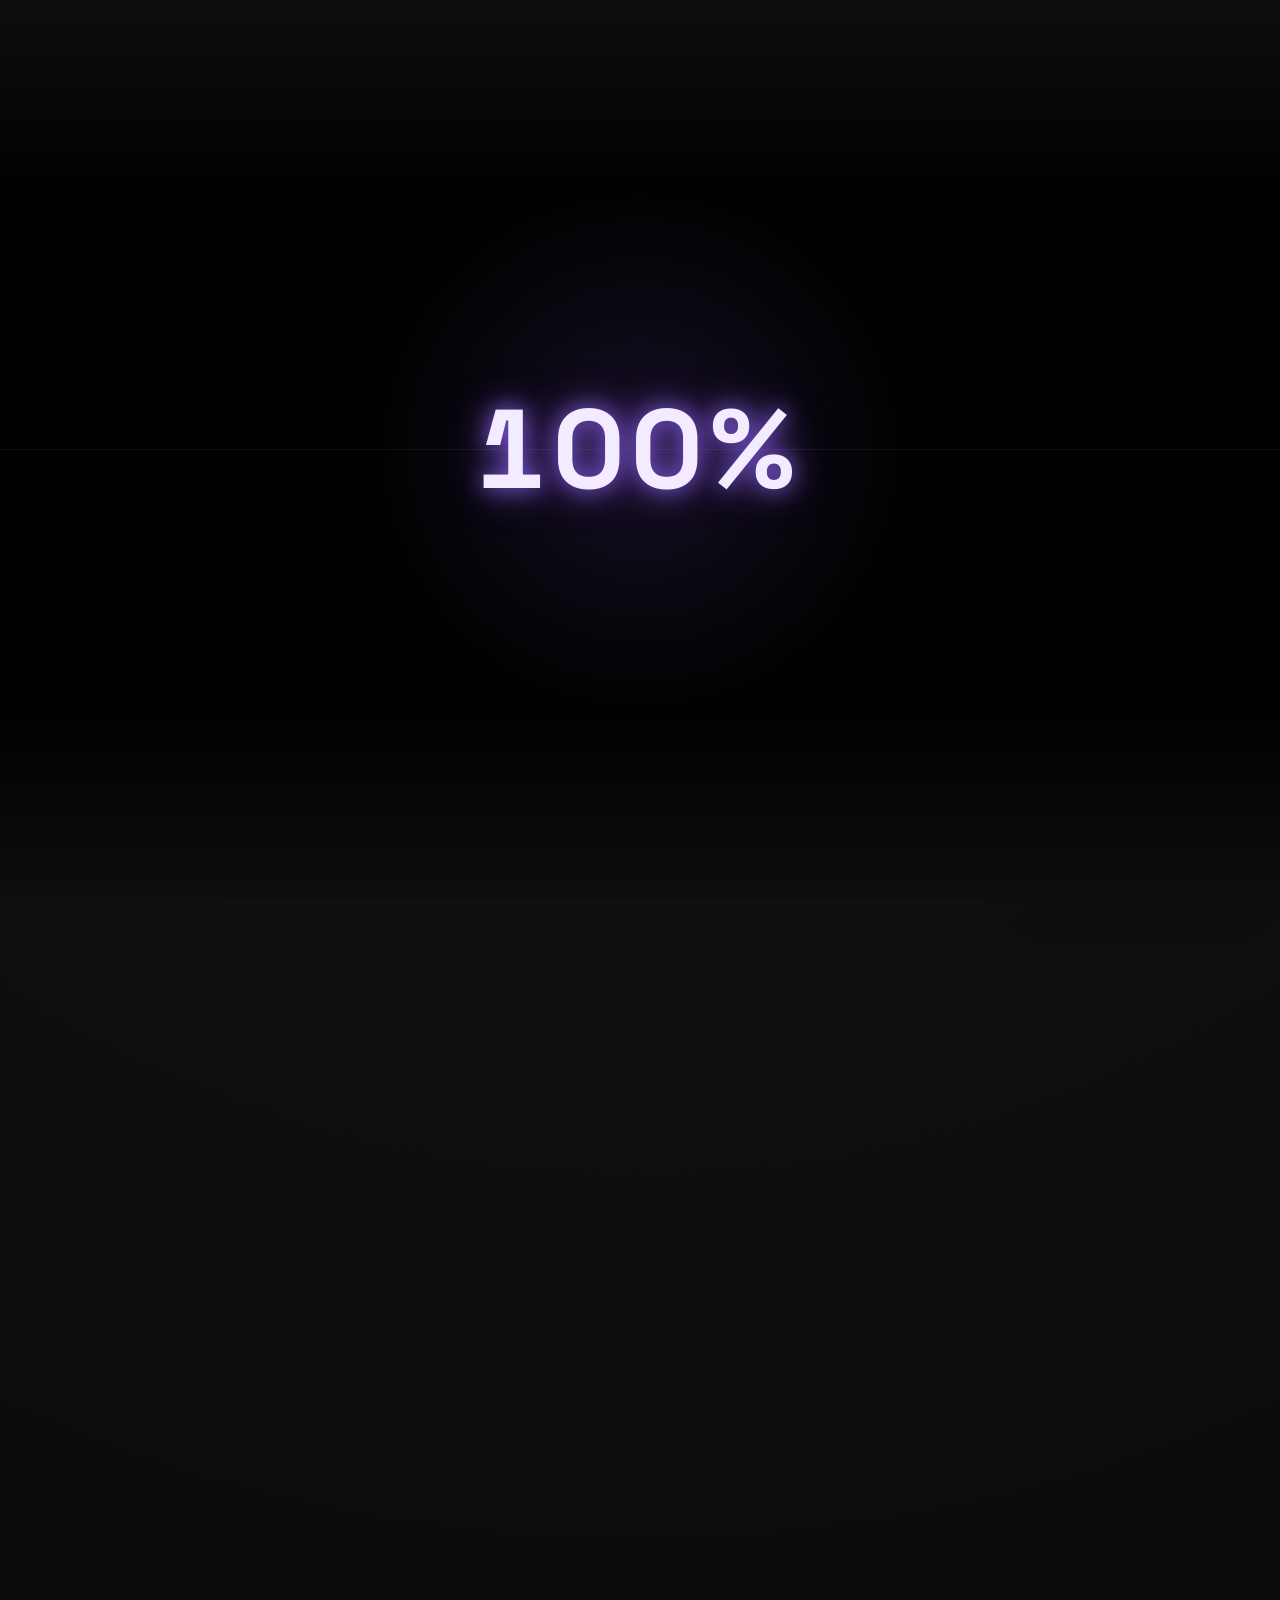
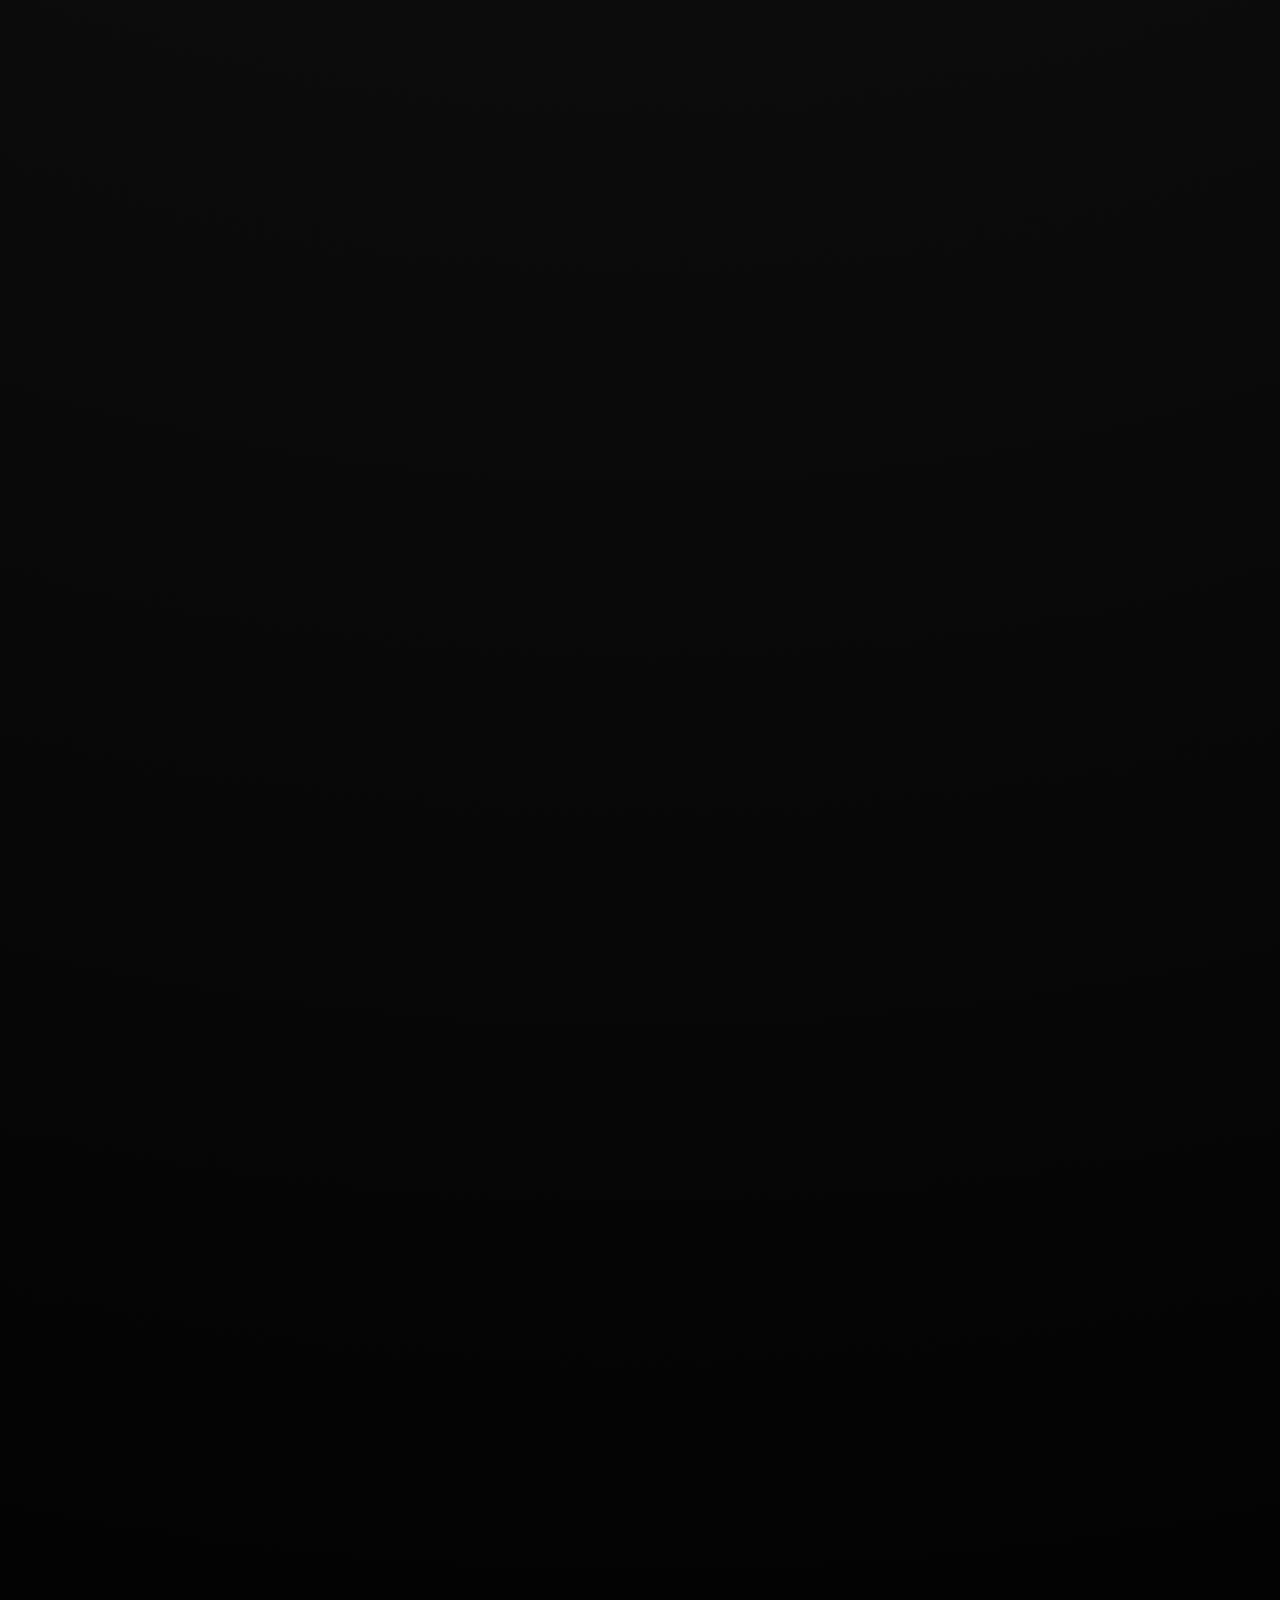
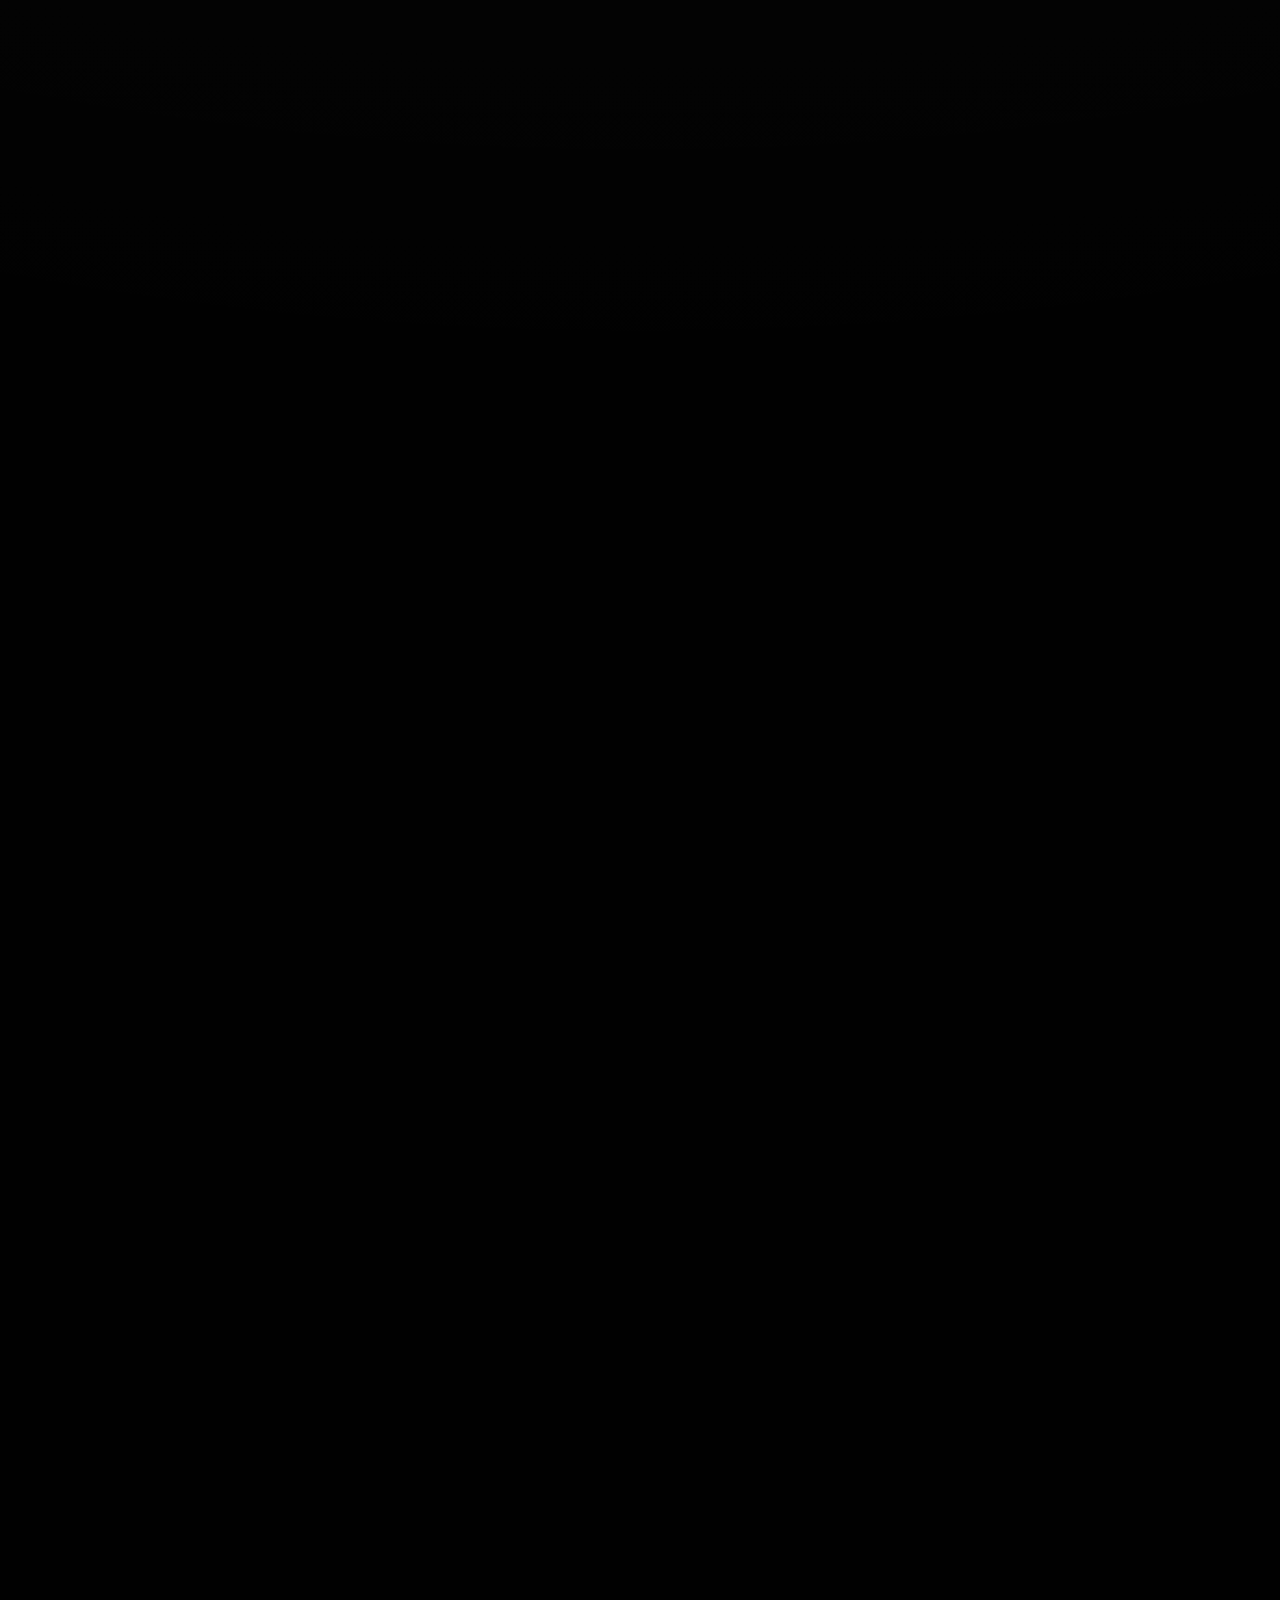
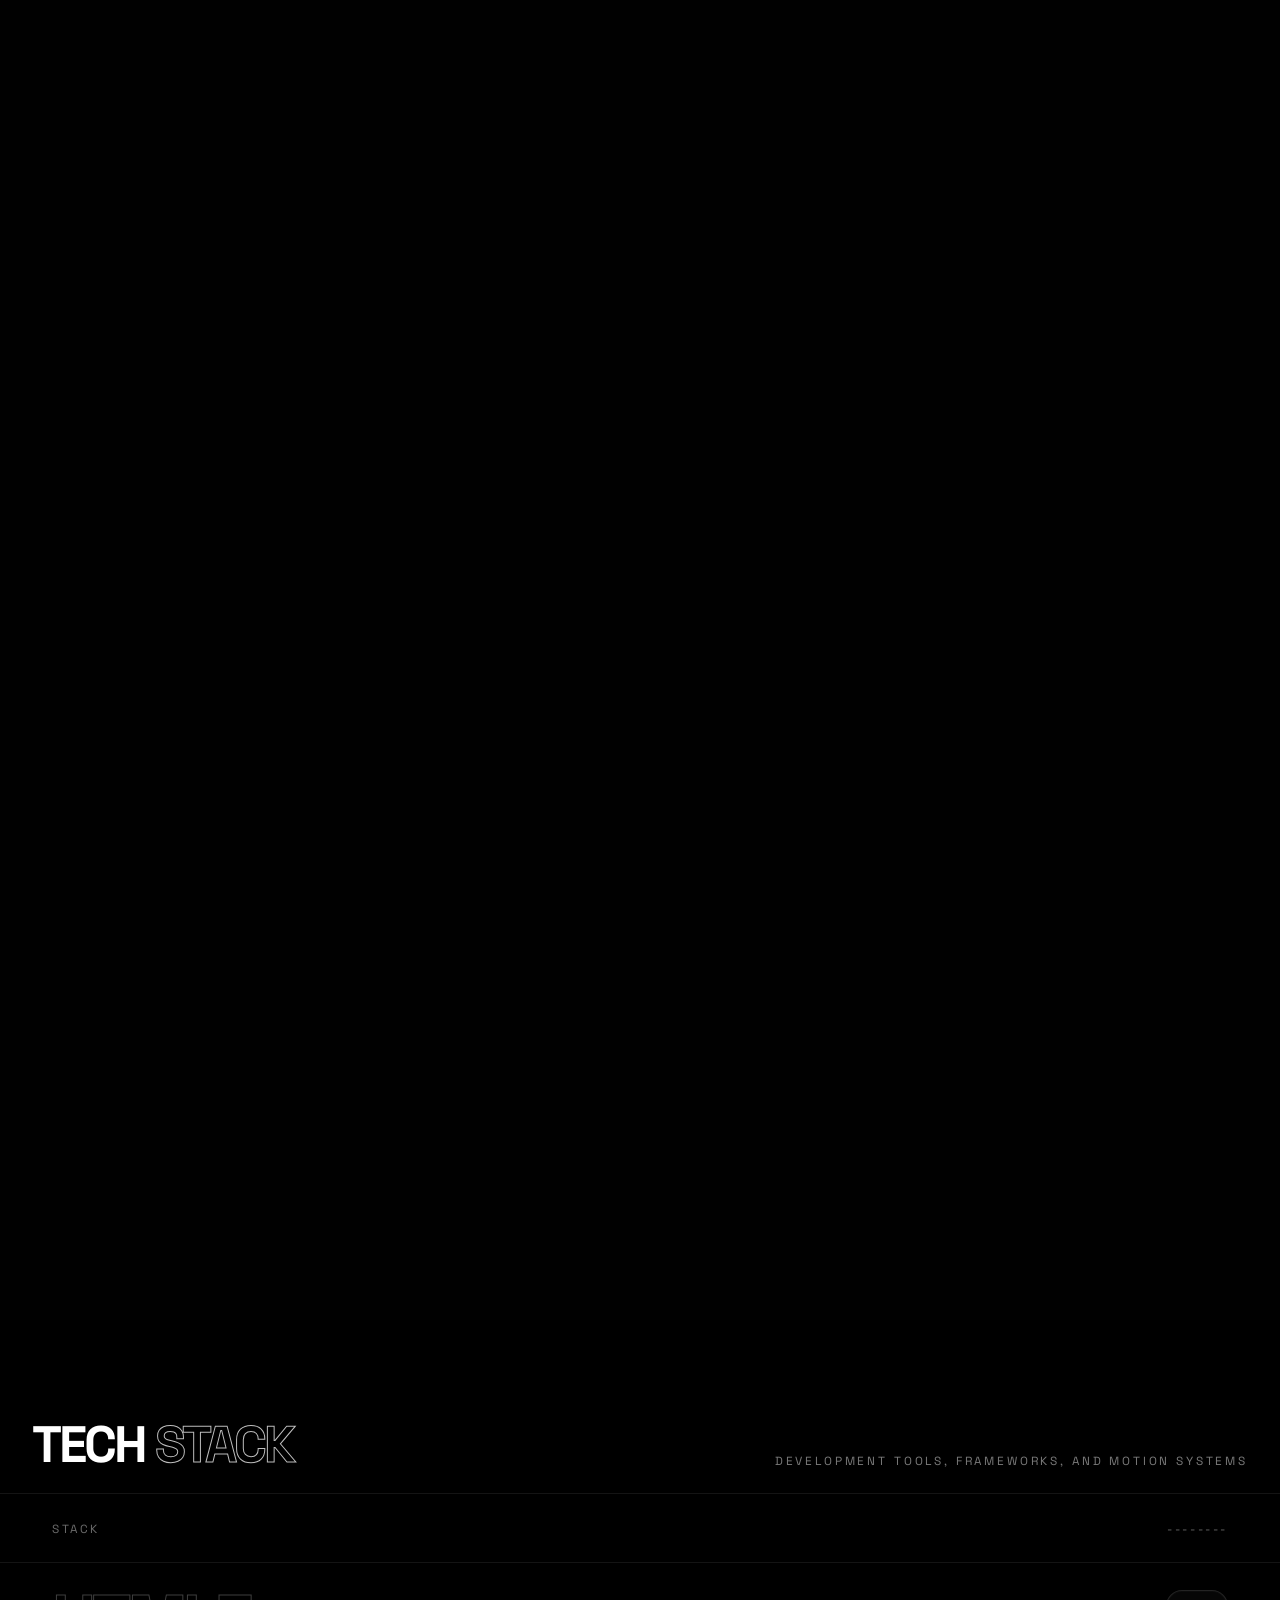
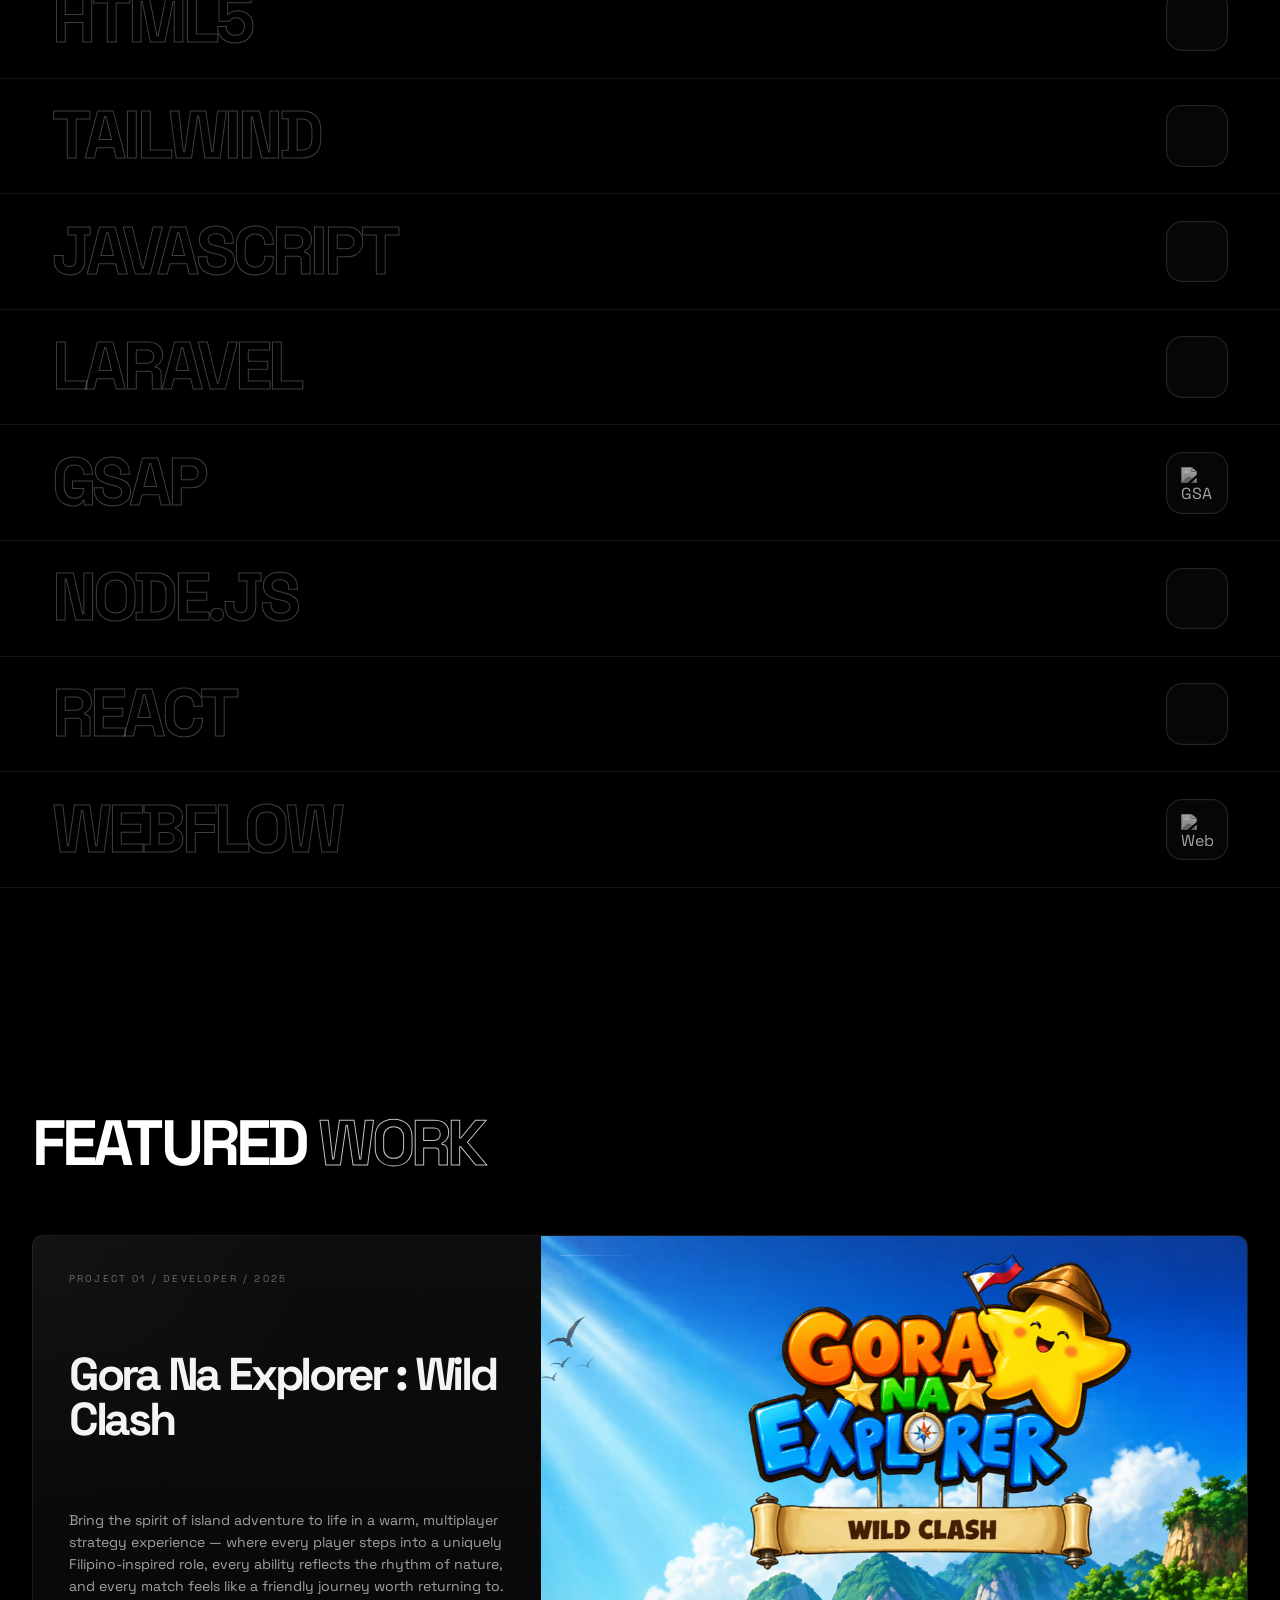
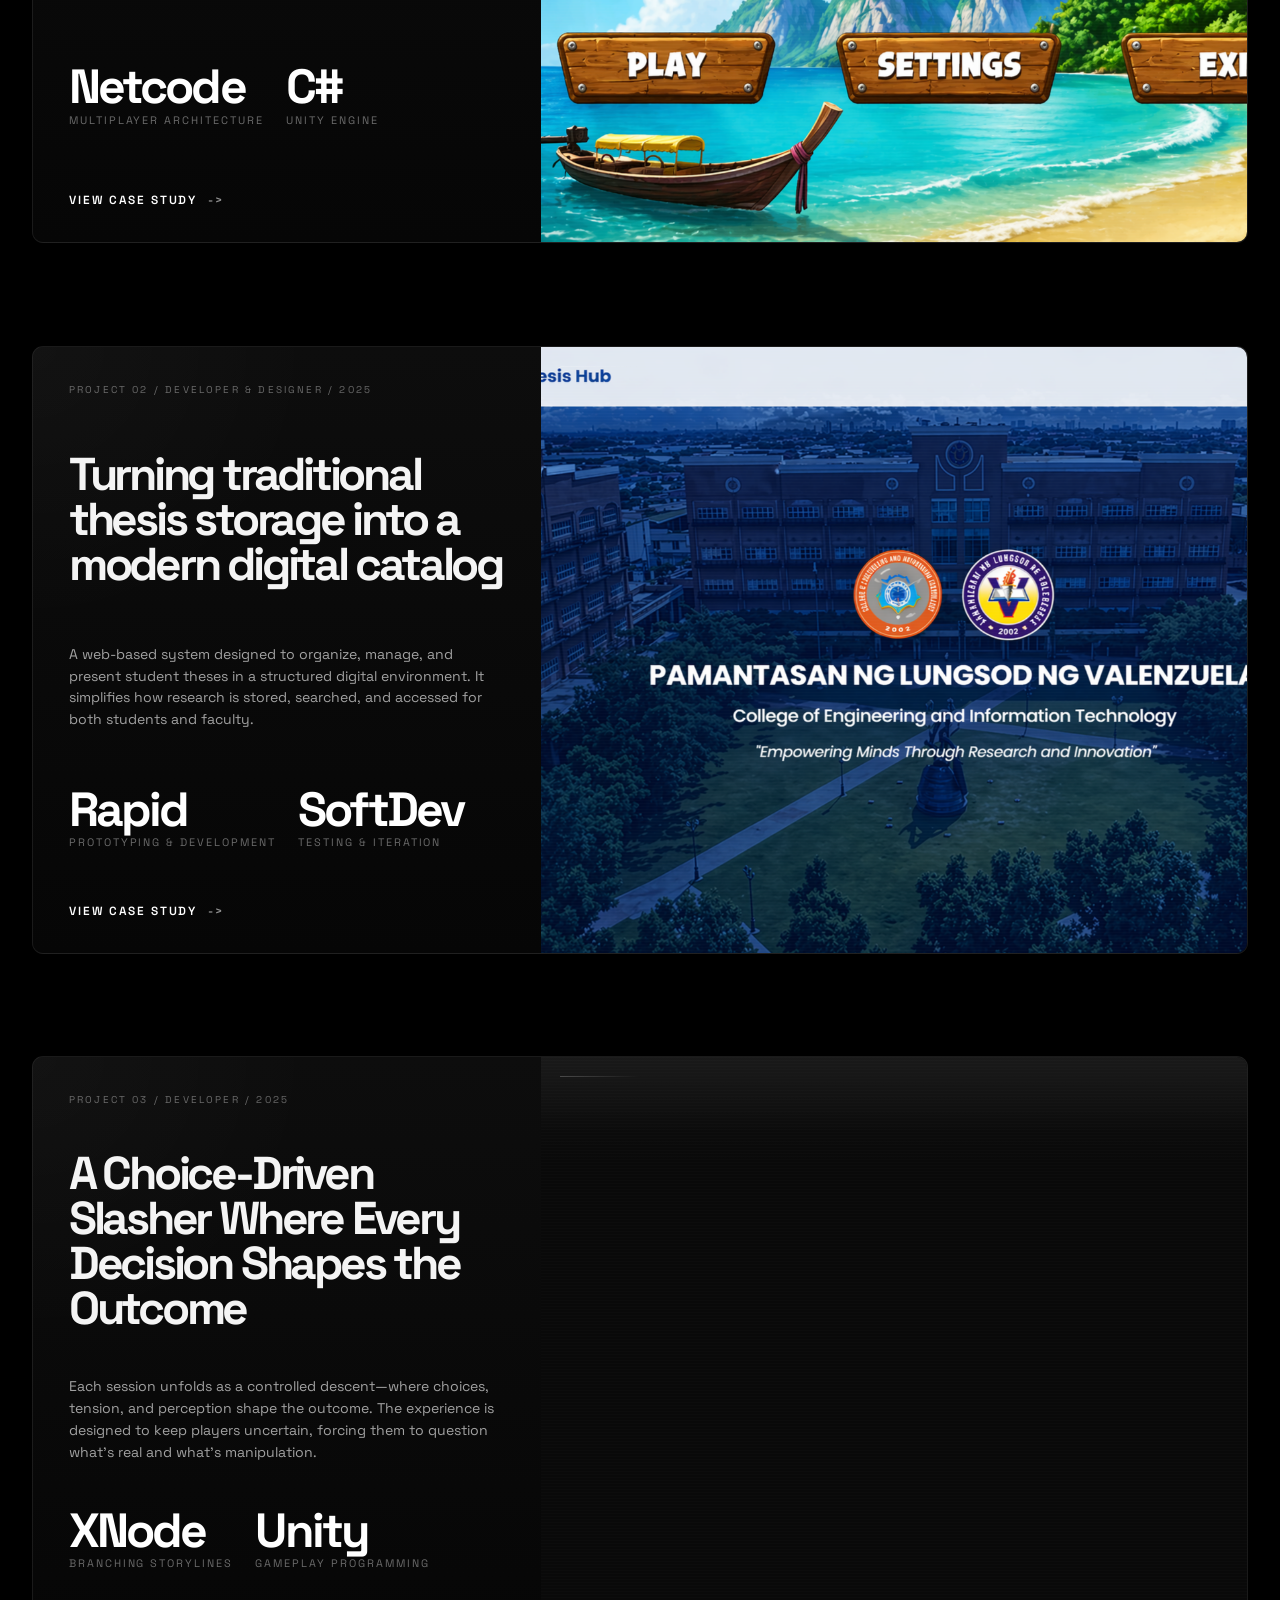
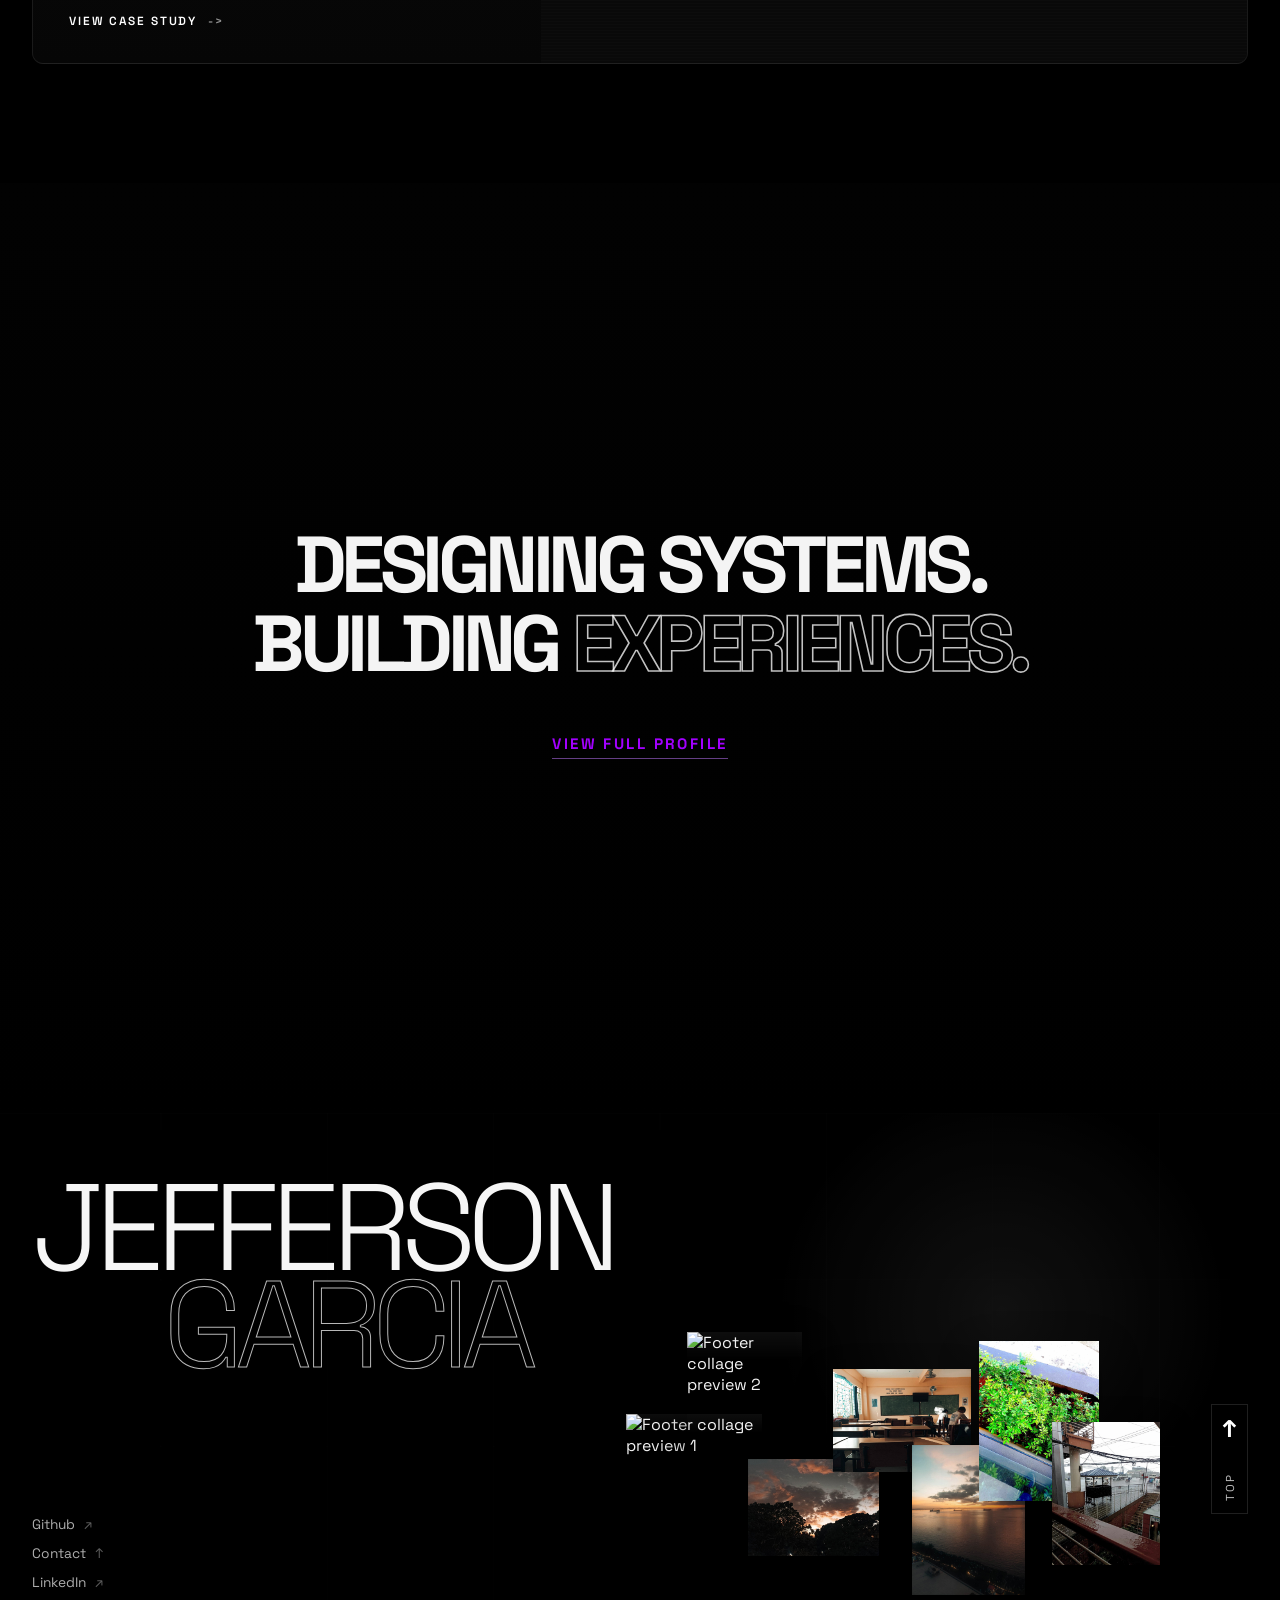
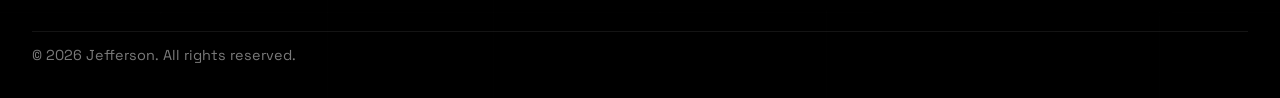
==== commit 84ea0456: "improved helper cursor/education logo transition effect" ====
--- a/index.html
+++ b/index.html
@@ -1515,7 +1515,7 @@
             aria-expanded="false"
             aria-controls="portfolioAssistant"
         >
-            <span class="ask-pill-icon" aria-hidden="true">+</span>
+            <span class="ask-pill-icon" aria-hidden="true"></span>
             <span>Ask about my work</span>
         </button>
 
--- a/CSS/style.css
+++ b/CSS/style.css
@@ -1326,7 +1326,7 @@
     position: fixed;
     left: 0;
     top: 0;
-    z-index: 34;
+    z-index: 89;
     width: 0;
     height: 0;
     pointer-events: none;
@@ -1474,20 +1474,29 @@
                 var(--theme-guide-start-x),
                 var(--theme-guide-start-y)
             )
-            scale(0.82);
-    }
-
-    14% {
+            scale(0.54);
+    }
+
+    7% {
         opacity: 1;
         transform: translate(
                 var(--theme-guide-start-x),
                 var(--theme-guide-start-y)
             )
-            scale(0.92);
-    }
-
-    38%,
-    84% {
+            scale(0.54);
+    }
+
+    22% {
+        opacity: 1;
+        transform: translate(
+                var(--theme-guide-start-x),
+                var(--theme-guide-start-y)
+            )
+            scale(1);
+    }
+
+    46%,
+    76% {
         opacity: 1;
         transform: translate(
                 var(--theme-guide-target-x),
@@ -1496,24 +1505,34 @@
             scale(1);
     }
 
+    92% {
+        opacity: 1;
+        transform: translate(
+                var(--theme-guide-start-x),
+                var(--theme-guide-start-y)
+            )
+            scale(1);
+    }
+
     100% {
-        opacity: 0;
+        opacity: 1;
         transform: translate(
-                var(--theme-guide-target-x),
-                var(--theme-guide-target-y)
+                var(--theme-guide-start-x),
+                var(--theme-guide-start-y)
             )
-            scale(0.92);
+            scale(0.54);
     }
 }
 
 @keyframes themeToggleGuideLabel {
     0%,
-    42% {
+    46%,
+    76% {
         opacity: 1;
         transform: translate(1rem, -1.2rem) scale(1);
     }
 
-    48%,
+    82%,
     100% {
         opacity: 0;
         transform: translate(1rem, -1.2rem) scale(0.92);
@@ -1522,19 +1541,20 @@
 
 @keyframes themeToggleGuideMessage {
     0%,
-    44% {
+    48% {
         opacity: 0;
         transform: translate(1rem, -1.2rem) scale(0.92);
         max-width: 0;
     }
 
-    52%,
-    88% {
+    56%,
+    76% {
         opacity: 1;
         transform: translate(1rem, -1.2rem) scale(1);
         max-width: min(19.5rem, calc(100vw - 2rem));
     }
 
+    82%,
     100% {
         opacity: 0;
         transform: translate(1rem, -1.2rem) scale(0.96);
@@ -1544,12 +1564,12 @@
 
 @keyframes themeToggleGuideType {
     0%,
-    46% {
+    50% {
         max-width: 0;
         padding-inline: 0;
     }
 
-    64%,
+    68%,
     100% {
         max-width: min(19.5rem, calc(100vw - 2rem));
         padding-inline: 0.68rem;
@@ -3035,10 +3055,10 @@
     --about-reset-cursor-stroke: rgba(150, 102, 255, 0.98);
     --about-reset-cursor-label-bg: rgba(102, 40, 182, 0.94);
     --about-reset-cursor-label-border: rgba(195, 158, 255, 0.48);
-    position: absolute;
+    position: fixed;
     left: 0;
     top: 0;
-    z-index: 90;
+    z-index: 188;
     width: 0;
     height: 0;
     pointer-events: none;
@@ -3054,7 +3074,8 @@
 .about-photo-reset-cursor-halo,
 .about-photo-reset-cursor-frame,
 .about-photo-reset-cursor-core,
-.about-photo-reset-cursor-label {
+.about-photo-reset-cursor-label,
+.about-photo-reset-cursor-message {
     position: absolute;
     left: 0;
     top: 0;
@@ -3070,8 +3091,8 @@
     transform: translate(-50%, -50%) scale(1.38);
     background: radial-gradient(
         circle,
-        rgba(150, 102, 255, 0.32) 0%,
-        rgba(150, 102, 255, 0.13) 46%,
+        rgb(var(--hero-accent-rgb) / 0.32) 0%,
+        rgb(var(--hero-accent-rgb) / 0.13) 46%,
         transparent 74%
     );
 }
@@ -3102,7 +3123,7 @@
     box-shadow:
         inset 0 0 0 1px rgba(255, 255, 255, 0.1),
         0 0 0 1px rgba(0, 0, 0, 0.32),
-        0 0 1.2rem rgba(150, 102, 255, 0.32);
+        0 0 1.2rem rgb(var(--hero-accent-rgb) / 0.32);
 }
 
 .about-photo-reset-cursor-core {
@@ -3114,7 +3135,7 @@
     box-shadow:
         0 0 18px rgba(255, 255, 255, 0.38),
         0 0 0 1px rgba(255, 255, 255, 0.26),
-        0 0 0 0.28rem rgba(150, 102, 255, 0.18);
+        0 0 0 0.28rem rgb(var(--hero-accent-rgb) / 0.18);
 }
 
 .about-photo-reset-cursor-label,
@@ -3158,6 +3179,12 @@
         aboutPhotoReturnCursorType 4000ms steps(32, end) forwards;
 }
 
+html.theme-light .about-photo-reset-cursor {
+    --about-reset-cursor-stroke: rgba(54, 92, 255, 0.98);
+    --about-reset-cursor-label-bg: rgba(17, 22, 28, 0.92);
+    --about-reset-cursor-label-border: rgba(54, 92, 255, 0.4);
+}
+
 .about-photo-reset-cursor-label::after,
 .about-photo-reset-cursor-message::after {
     content: "";
@@ -3179,19 +3206,28 @@
                 var(--reset-cursor-start-x),
                 var(--reset-cursor-start-y)
             )
-            scale(0.82);
+            scale(0.54);
     }
 
     7% {
-        opacity: 0;
+        opacity: 1;
         transform: translate(
                 var(--reset-cursor-start-x),
                 var(--reset-cursor-start-y)
             )
-            scale(0.82);
-    }
-
-    20% {
+            scale(0.54);
+    }
+
+    16% {
+        opacity: 1;
+        transform: translate(
+                var(--reset-cursor-start-x),
+                var(--reset-cursor-start-y)
+            )
+            scale(1);
+    }
+
+    30% {
         opacity: 1;
         transform: translate(
                 var(--reset-cursor-pickup-x),
@@ -3200,7 +3236,7 @@
             scale(1);
     }
 
-    25% {
+    34% {
         opacity: 1;
         transform: translate(
                 var(--reset-cursor-pickup-x),
@@ -3209,7 +3245,7 @@
             scale(0.82);
     }
 
-    29% {
+    38% {
         opacity: 1;
         transform: translate(
                 var(--reset-cursor-pickup-x),
@@ -3218,7 +3254,7 @@
             scale(0.95);
     }
 
-    44% {
+    54% {
         opacity: 1;
         transform: translate(
                 var(--reset-cursor-end-x),
@@ -3227,7 +3263,7 @@
             scale(1);
     }
 
-    88% {
+    78% {
         opacity: 1;
         transform: translate(
                 var(--reset-cursor-end-x),
@@ -3236,24 +3272,33 @@
             scale(1);
     }
 
+    92% {
+        opacity: 1;
+        transform: translate(
+                var(--reset-cursor-start-x),
+                var(--reset-cursor-start-y)
+            )
+            scale(1);
+    }
+
     100% {
-        opacity: 0;
+        opacity: 1;
         transform: translate(
-                var(--reset-cursor-end-x),
-                var(--reset-cursor-end-y)
+                var(--reset-cursor-start-x),
+                var(--reset-cursor-start-y)
             )
-            scale(0.92);
+            scale(0.54);
     }
 }
 
 @keyframes aboutPhotoReturnCursorLabel {
     0%,
-    44% {
+    52% {
         opacity: 1;
         transform: translate(1rem, -1.2rem) scale(1);
     }
 
-    50%,
+    58%,
     100% {
         opacity: 0;
         transform: translate(1rem, -1.2rem) scale(0.92);
@@ -3262,18 +3307,19 @@
 
 @keyframes aboutPhotoReturnCursorMessage {
     0%,
-    48% {
+    54% {
         opacity: 0;
         transform: translate(1rem, -1.2rem) scale(0.92);
     }
 
-    55%,
-    90% {
+    62%,
+    78% {
         opacity: 1;
         transform: translate(1rem, -1.2rem) scale(1);
         max-width: min(18rem, 58vw);
     }
 
+    84%,
     100% {
         opacity: 0;
         transform: translate(1rem, -1.2rem) scale(0.96);
@@ -3283,12 +3329,12 @@
 
 @keyframes aboutPhotoReturnCursorType {
     0%,
-    50% {
+    56% {
         max-width: 0;
         padding-inline: 0;
     }
 
-    68%,
+    72%,
     100% {
         max-width: min(18rem, 58vw);
         padding-inline: 0.54rem;
@@ -7180,7 +7226,7 @@
 .footer-photo-preview-close::before,
 .footer-photo-preview-close::after,
 .footer-photo-preview-close span {
-    position: absolute;
+    position: fixed;
     width: 0.9rem;
     height: 2px;
     border-radius: 999px;
@@ -7366,16 +7412,100 @@
 }
 
 .ask-pill-icon {
-    display: inline-grid;
-    place-items: center;
-    width: 1.2rem;
-    height: 1.2rem;
-    border-radius: 50%;
-    border: 1px solid rgb(var(--hero-accent-rgb) / 0.52);
-    background: rgb(var(--hero-accent-rgb) / 0.14);
-    color: #ffffff;
-    font-weight: 700;
-    line-height: 1;
+    --ask-pill-cursor-scale: 0.54;
+    --ask-pill-cursor-stroke: rgba(150, 102, 255, 0.98);
+    position: relative;
+    display: inline-block;
+    width: 2.08rem;
+    height: 2.08rem;
+    flex: 0 0 2.08rem;
+    margin: -0.33rem;
+    border-radius: 0.36rem;
+    color: transparent;
+    transform: scale(calc(var(--ask-pill-cursor-scale) * 1.24));
+    background:
+        linear-gradient(var(--ask-pill-cursor-stroke) 0 0) top left / 0.66rem
+            2px no-repeat,
+        linear-gradient(var(--ask-pill-cursor-stroke) 0 0) top left / 2px
+            0.66rem no-repeat,
+        linear-gradient(var(--ask-pill-cursor-stroke) 0 0) top right / 0.66rem
+            2px no-repeat,
+        linear-gradient(var(--ask-pill-cursor-stroke) 0 0) top right / 2px
+            0.66rem no-repeat,
+        linear-gradient(var(--ask-pill-cursor-stroke) 0 0) bottom left /
+            0.66rem 2px no-repeat,
+        linear-gradient(var(--ask-pill-cursor-stroke) 0 0) bottom left / 2px
+            0.66rem no-repeat,
+        linear-gradient(var(--ask-pill-cursor-stroke) 0 0) bottom right /
+            0.66rem 2px no-repeat,
+        linear-gradient(var(--ask-pill-cursor-stroke) 0 0) bottom right / 2px
+            0.66rem no-repeat;
+    box-shadow:
+        inset 0 0 0 1px rgba(255, 255, 255, 0.1),
+        0 0 0 1px rgba(0, 0, 0, 0.32),
+        0 0 1.2rem rgb(var(--hero-accent-rgb) / 0.32);
+    transform-origin: center;
+    transition:
+        opacity 180ms ease,
+        transform 180ms ease,
+        box-shadow 180ms ease,
+        background 180ms ease;
+}
+
+.ask-pill-icon::before,
+.ask-pill-icon::after {
+    content: "";
+    position: fixed;
+    left: 50%;
+    top: 50%;
+    border-radius: 999px;
+    pointer-events: none;
+    transform: translate(-50%, -50%);
+}
+
+.ask-pill-icon::before {
+    width: 4.35rem;
+    height: 4.35rem;
+    opacity: 0.88;
+    filter: blur(9px);
+    transform: translate(-50%, -50%) scale(1.38);
+    background: radial-gradient(
+        circle,
+        rgb(var(--hero-accent-rgb) / 0.32) 0%,
+        rgb(var(--hero-accent-rgb) / 0.13) 46%,
+        transparent 74%
+    );
+}
+
+.ask-pill-icon::after {
+    width: 0.48rem;
+    height: 0.48rem;
+    background: rgba(255, 255, 255, 0.98);
+    transform: translate(-50%, -50%) scale(1.05);
+    box-shadow:
+        0 0 18px rgba(255, 255, 255, 0.38),
+        0 0 0 1px rgba(255, 255, 255, 0.26),
+        0 0 0 0.28rem rgb(var(--hero-accent-rgb) / 0.18);
+}
+
+.ask-pill:hover .ask-pill-icon,
+.ask-pill:focus-visible .ask-pill-icon {
+    transform: scale(calc(0.6 * 1.24));
+    box-shadow:
+        inset 0 0 0 1px rgba(255, 255, 255, 0.1),
+        0 0 0 1px rgba(0, 0, 0, 0.32),
+        0 0 1.4rem rgb(var(--hero-accent-rgb) / 0.38);
+}
+
+.ask-pill.is-guide-source .ask-pill-icon {
+    opacity: 0;
+    transform: scale(calc(0.54 * 1.24));
+}
+
+.ask-pill.is-guide-returning .ask-pill-icon {
+    opacity: 1;
+    transform: scale(calc(0.54 * 1.24));
+    z-index: 189;
 }
 
 html.theme-light .ask-pill {
@@ -7411,9 +7541,28 @@
 }
 
 html.theme-light .ask-pill-icon {
-    border-color: rgba(54, 92, 255, 0.38);
-    background: rgba(54, 92, 255, 0.1);
-    color: #365cff;
+    --ask-pill-cursor-stroke: rgba(54, 92, 255, 0.98);
+    box-shadow:
+        inset 0 0 0 1px rgba(54, 92, 255, 0.1),
+        0 0 0 1px rgba(255, 255, 255, 0.74),
+        0 0 1.2rem rgba(54, 92, 255, 0.28);
+}
+
+html.theme-light .ask-pill-icon::before {
+    background: radial-gradient(
+        circle,
+        rgba(54, 92, 255, 0.32) 0%,
+        rgba(54, 92, 255, 0.13) 46%,
+        transparent 74%
+    );
+}
+
+html.theme-light .ask-pill-icon::after {
+    background: rgba(255, 255, 255, 0.98);
+    box-shadow:
+        0 0 18px rgba(255, 255, 255, 0.38),
+        0 0 0 1px rgba(255, 255, 255, 0.26),
+        0 0 0 0.28rem rgba(54, 92, 255, 0.18);
 }
 
 .portfolio-assistant {
@@ -7909,8 +8058,12 @@
     border: 2px solid #000000;
 }
 
-.education-badge img.is-logo-flight-target {
-    opacity: 0;
+.education-badge img.is-logo-flight-target,
+.education-modal-logo.is-logo-flight-target,
+.education-modal.is-logo-ready .education-modal-logo.is-logo-flight-target {
+    opacity: 0 !important;
+    visibility: hidden;
+    transition: none;
 }
 
 .education-badge-logo-plv {
@@ -8472,6 +8625,137 @@
     color: rgba(17, 22, 28, 0.58);
 }
 
+.about-resume-section {
+    width: 100%;
+    padding: clamp(1rem, 4vw, 2rem) 0 clamp(5.4rem, 9vw, 7.6rem);
+}
+
+.about-resume-shell {
+    width: min(100% - 2rem, 80rem);
+    margin: 0 auto;
+    display: grid;
+    grid-template-columns: minmax(0, 1fr) auto;
+    align-items: end;
+    gap: clamp(1.5rem, 4vw, 3rem);
+    padding: clamp(1.4rem, 3vw, 2.2rem) 0;
+    border-top: 1px solid rgba(255, 255, 255, 0.12);
+    border-bottom: 1px solid rgba(255, 255, 255, 0.08);
+}
+
+html.theme-light .about-resume-shell {
+    border-top-color: rgba(17, 22, 28, 0.12);
+    border-bottom-color: rgba(17, 22, 28, 0.08);
+}
+
+.about-resume-copy {
+    max-width: 47rem;
+}
+
+.about-resume-kicker {
+    margin: 0 0 0.75rem;
+    font-size: 0.74rem;
+    font-weight: 700;
+    line-height: 1;
+    letter-spacing: 0.2em;
+    color: rgba(255, 255, 255, 0.5);
+}
+
+html.theme-light .about-resume-kicker {
+    color: rgba(17, 22, 28, 0.46);
+}
+
+.about-resume-title {
+    margin: 0;
+    font-size: clamp(2rem, 4.6vw, 4.2rem);
+    font-weight: 700;
+    line-height: 0.95;
+    letter-spacing: -0.06em;
+    color: #f4f4f4;
+}
+
+html.theme-light .about-resume-title {
+    color: #11161c;
+}
+
+.about-resume-text {
+    margin: 1rem 0 0;
+    max-width: 36rem;
+    font-size: clamp(0.98rem, 1.8vw, 1.08rem);
+    line-height: 1.65;
+    color: rgba(255, 255, 255, 0.58);
+}
+
+html.theme-light .about-resume-text {
+    color: rgba(17, 22, 28, 0.62);
+}
+
+.about-resume-actions {
+    display: flex;
+    flex-wrap: wrap;
+    justify-content: flex-end;
+    gap: 0.8rem;
+}
+
+.about-resume-link {
+    display: inline-flex;
+    align-items: center;
+    justify-content: center;
+    gap: 0.55rem;
+    min-height: 3.15rem;
+    padding: 0.9rem 1.1rem;
+    border: 1px solid rgba(255, 255, 255, 0.14);
+    border-radius: 999px;
+    color: rgba(255, 255, 255, 0.76);
+    font-size: 0.78rem;
+    font-weight: 700;
+    line-height: 1;
+    letter-spacing: 0.1em;
+    text-decoration: none;
+    text-transform: uppercase;
+    transition:
+        border-color 220ms ease,
+        color 220ms ease,
+        background 220ms ease,
+        transform 220ms ease;
+}
+
+html.theme-light .about-resume-link {
+    border-color: rgba(17, 22, 28, 0.14);
+    color: rgba(17, 22, 28, 0.68);
+}
+
+.about-resume-link-primary {
+    border-color: rgba(255, 255, 255, 0.28);
+    background: rgba(255, 255, 255, 0.08);
+    color: #ffffff;
+}
+
+html.theme-light .about-resume-link-primary {
+    border-color: rgba(17, 22, 28, 0.24);
+    background: rgba(17, 22, 28, 0.06);
+    color: #11161c;
+}
+
+.about-resume-link:hover,
+.about-resume-link:focus-visible {
+    border-color: rgba(255, 255, 255, 0.5);
+    color: #ffffff;
+    background: rgba(255, 255, 255, 0.1);
+    transform: translateY(-2px);
+}
+
+html.theme-light .about-resume-link:hover,
+html.theme-light .about-resume-link:focus-visible {
+    border-color: rgba(17, 22, 28, 0.4);
+    color: #11161c;
+    background: rgba(17, 22, 28, 0.08);
+}
+
+.about-resume-link span {
+    font-size: 0.98rem;
+    line-height: 1;
+}
+
 @media (max-width: 960px) {
     .site-header {
         position: fixed; /* or sticky, depende sa layout mo */
@@ -9884,6 +10168,36 @@
 
     .about-toolkit-card-copy {
         font-size: 0.76rem;
+    }
+
+    .about-resume-section {
+        padding: 1.5rem 0 4.4rem;
+    }
+
+    .about-resume-shell {
+        width: calc(100% - 2rem);
+        grid-template-columns: 1fr;
+        align-items: start;
+        gap: 1.25rem;
+        padding: 1.35rem 0;
+    }
+
+    .about-resume-title {
+        max-width: 11ch;
+        font-size: clamp(2rem, 11vw, 3.1rem);
+    }
+
+    .about-resume-text {
+        font-size: 0.94rem;
+    }
+
+    .about-resume-actions {
+        width: 100%;
+        justify-content: stretch;
+    }
+
+    .about-resume-link {
+        flex: 1 1 12rem;
     }
 
     .toolkit-title {
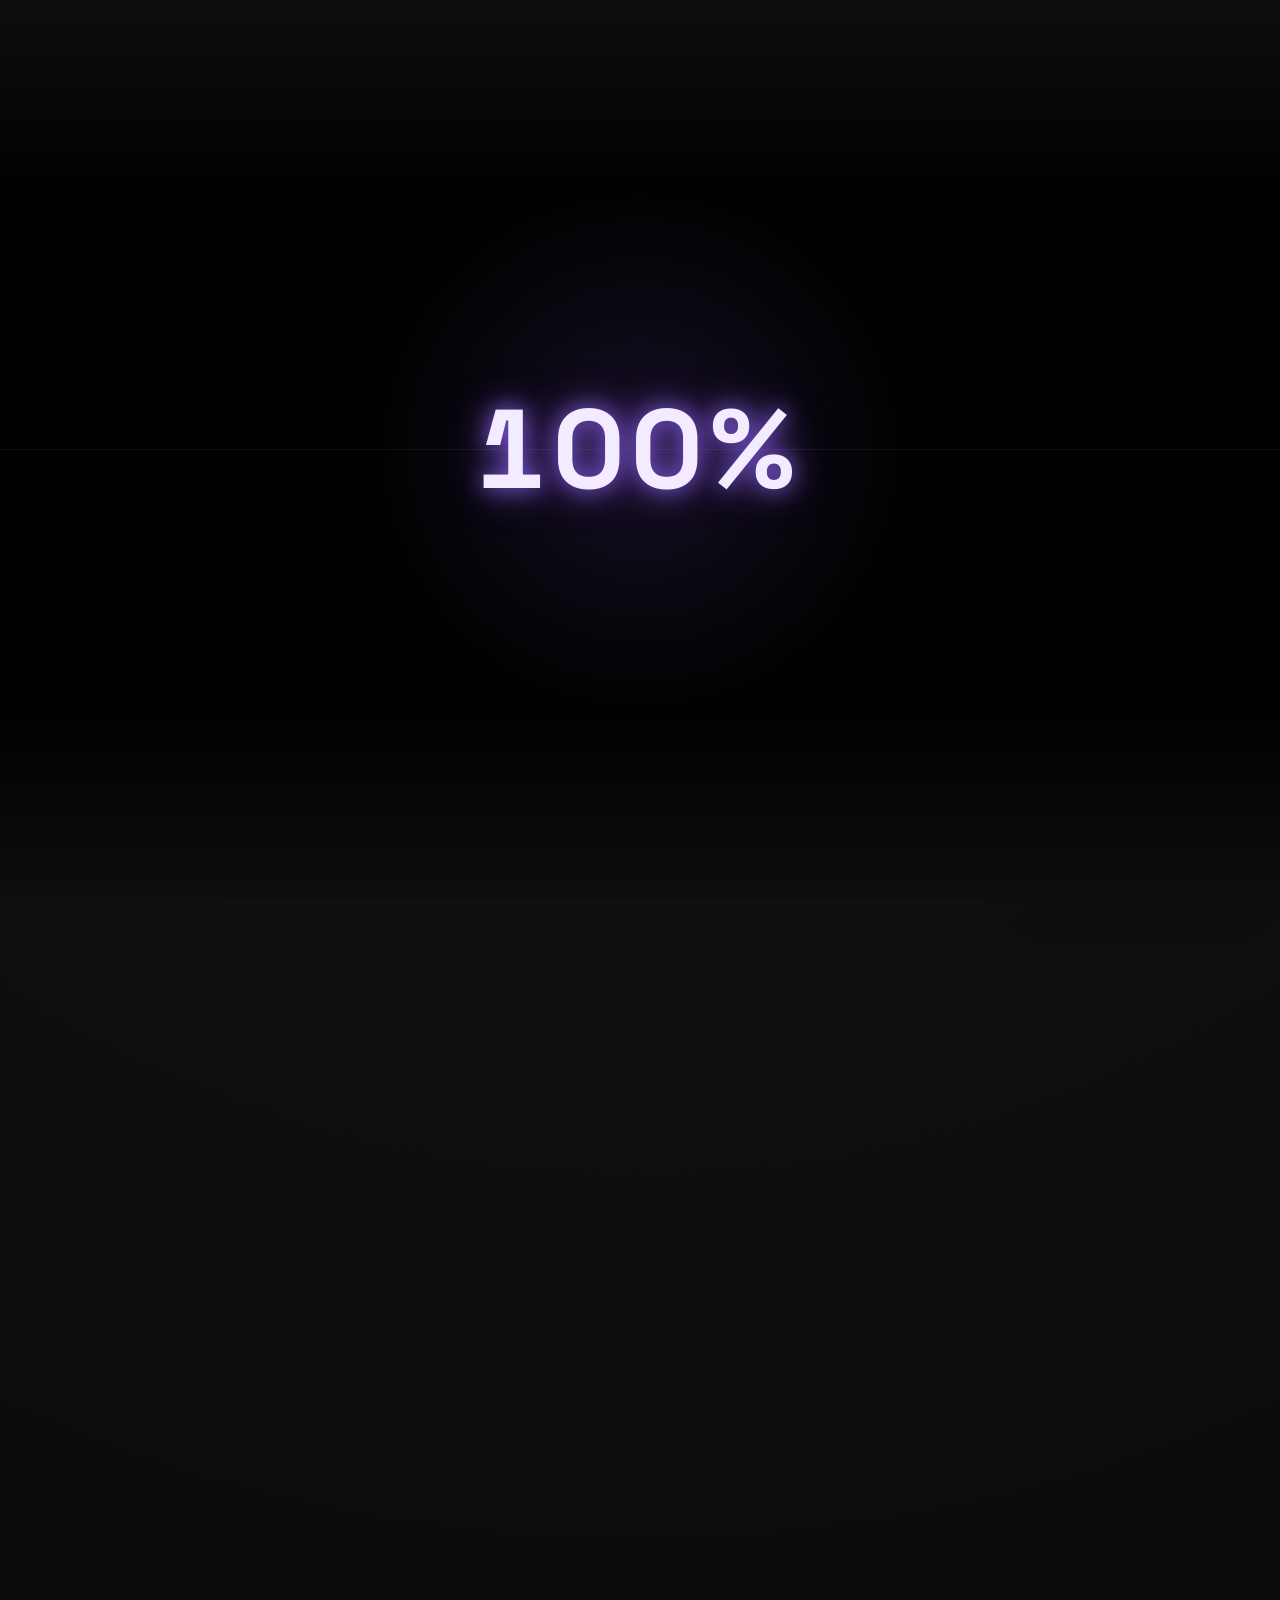
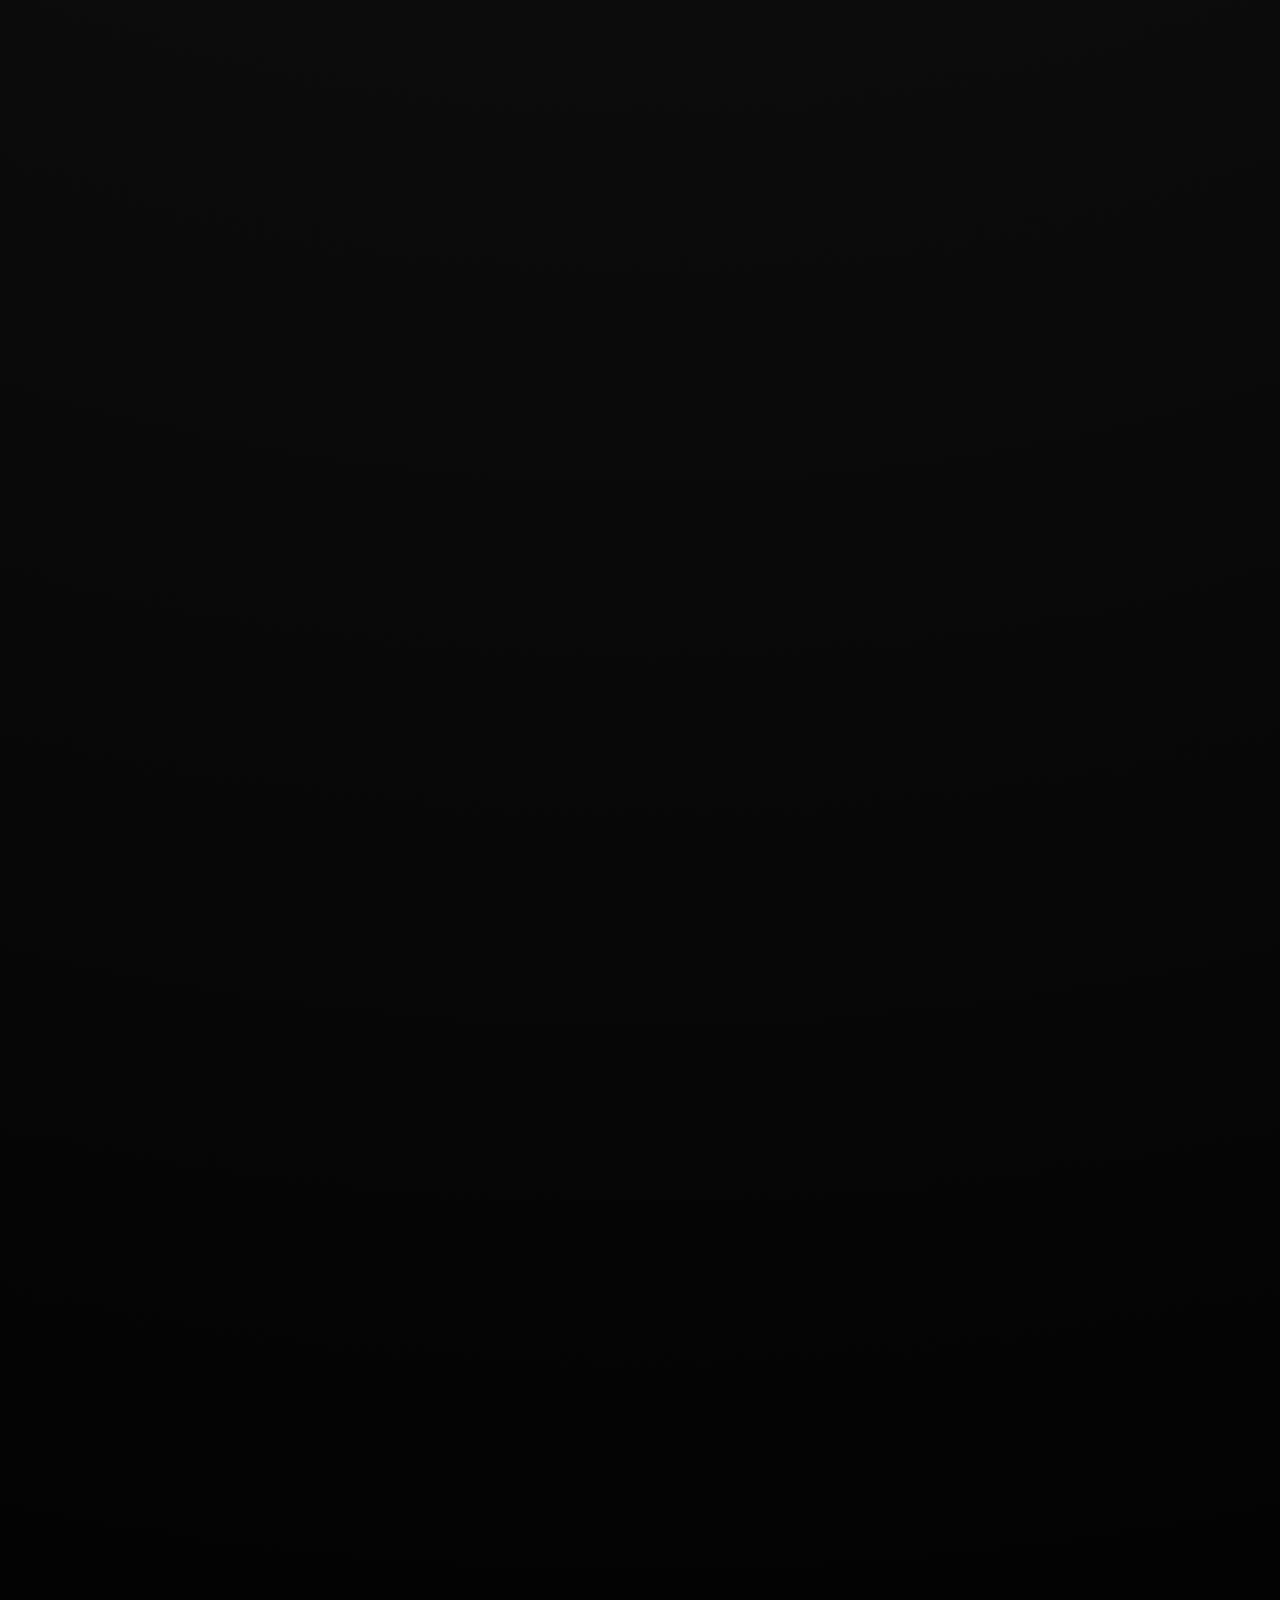
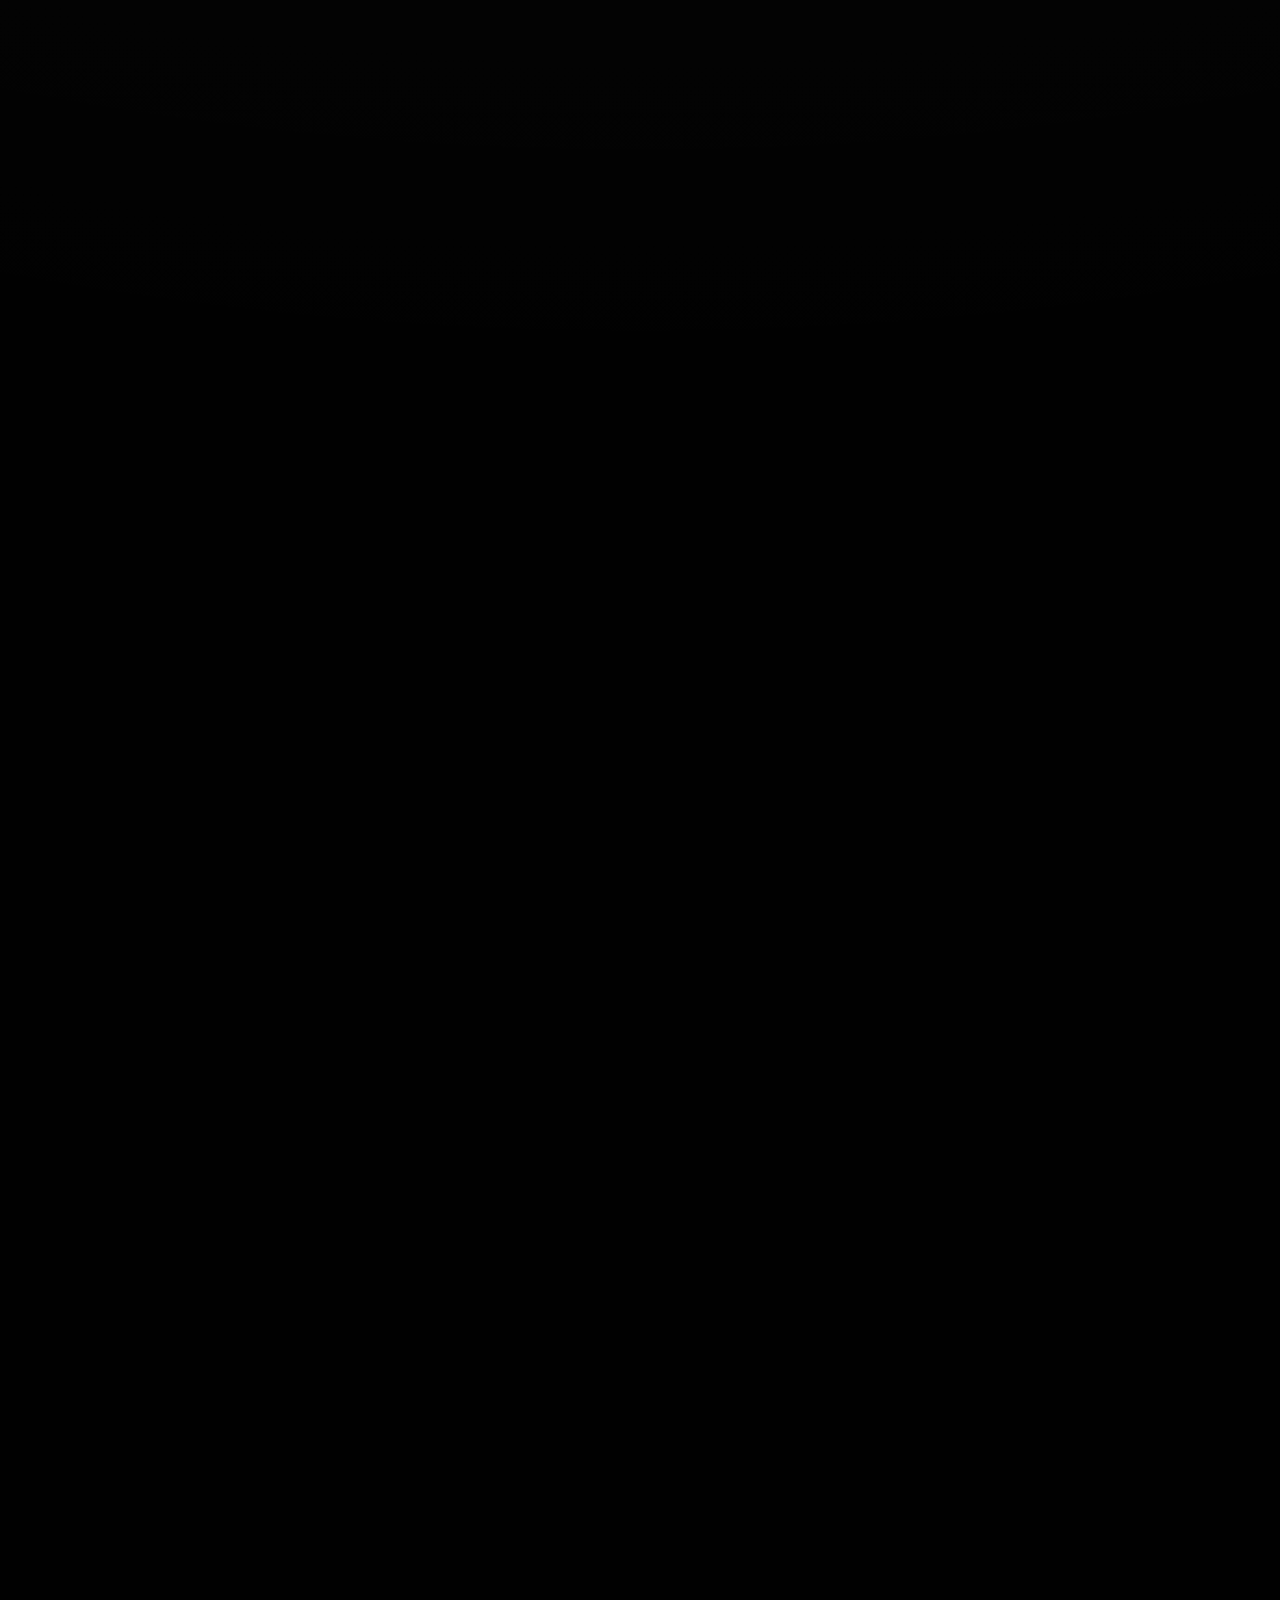
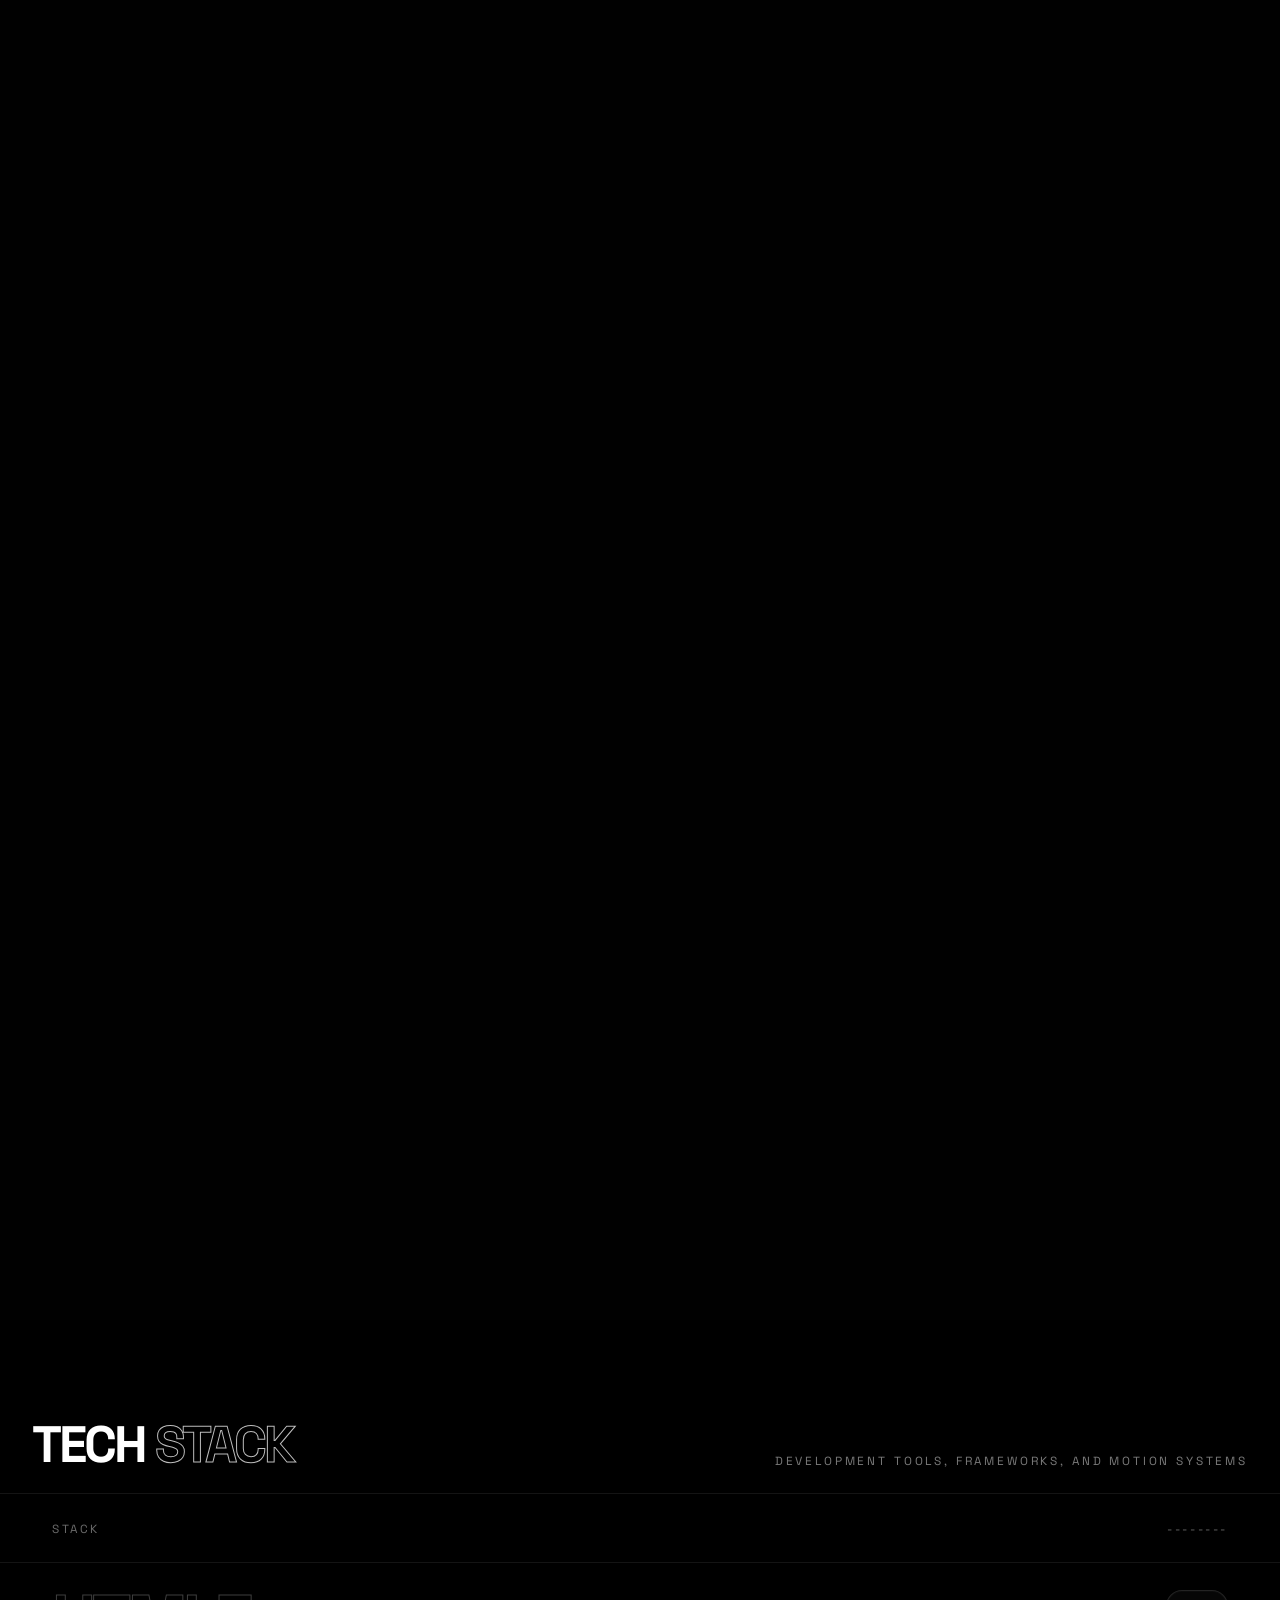
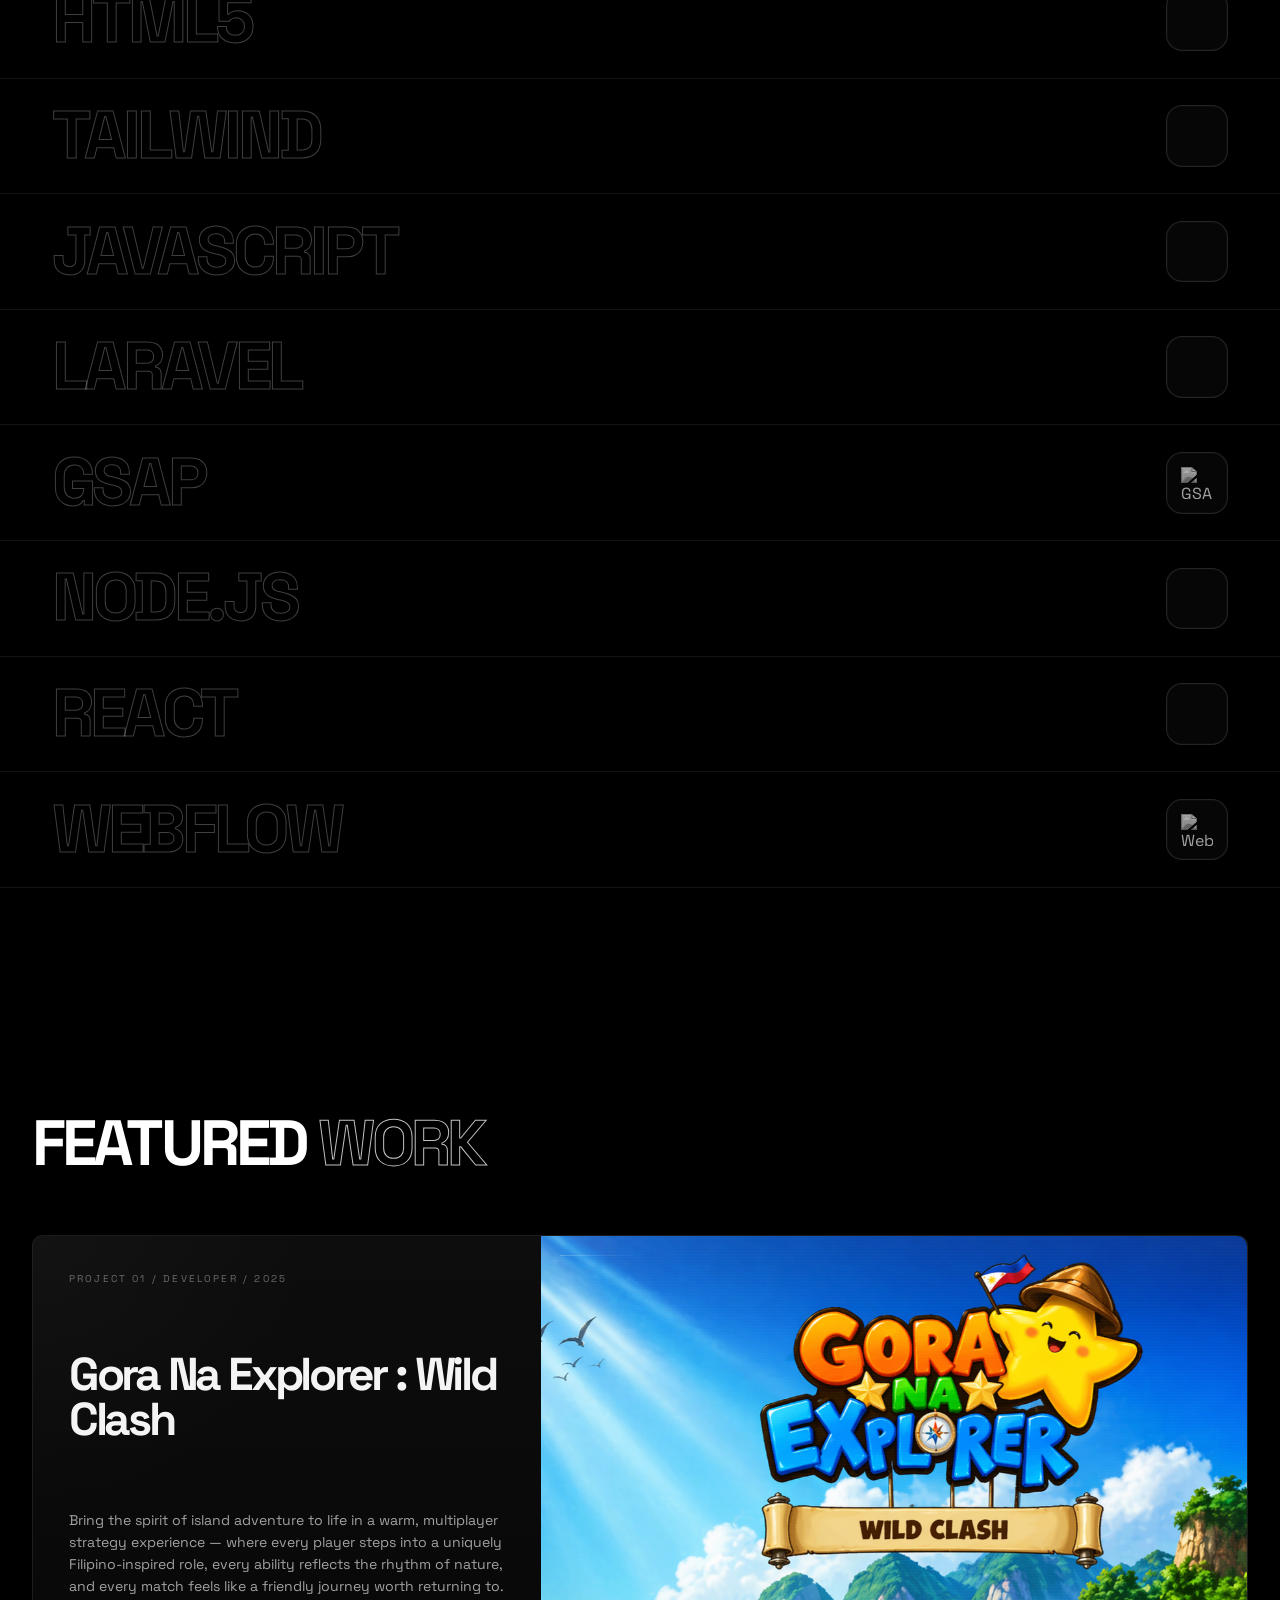
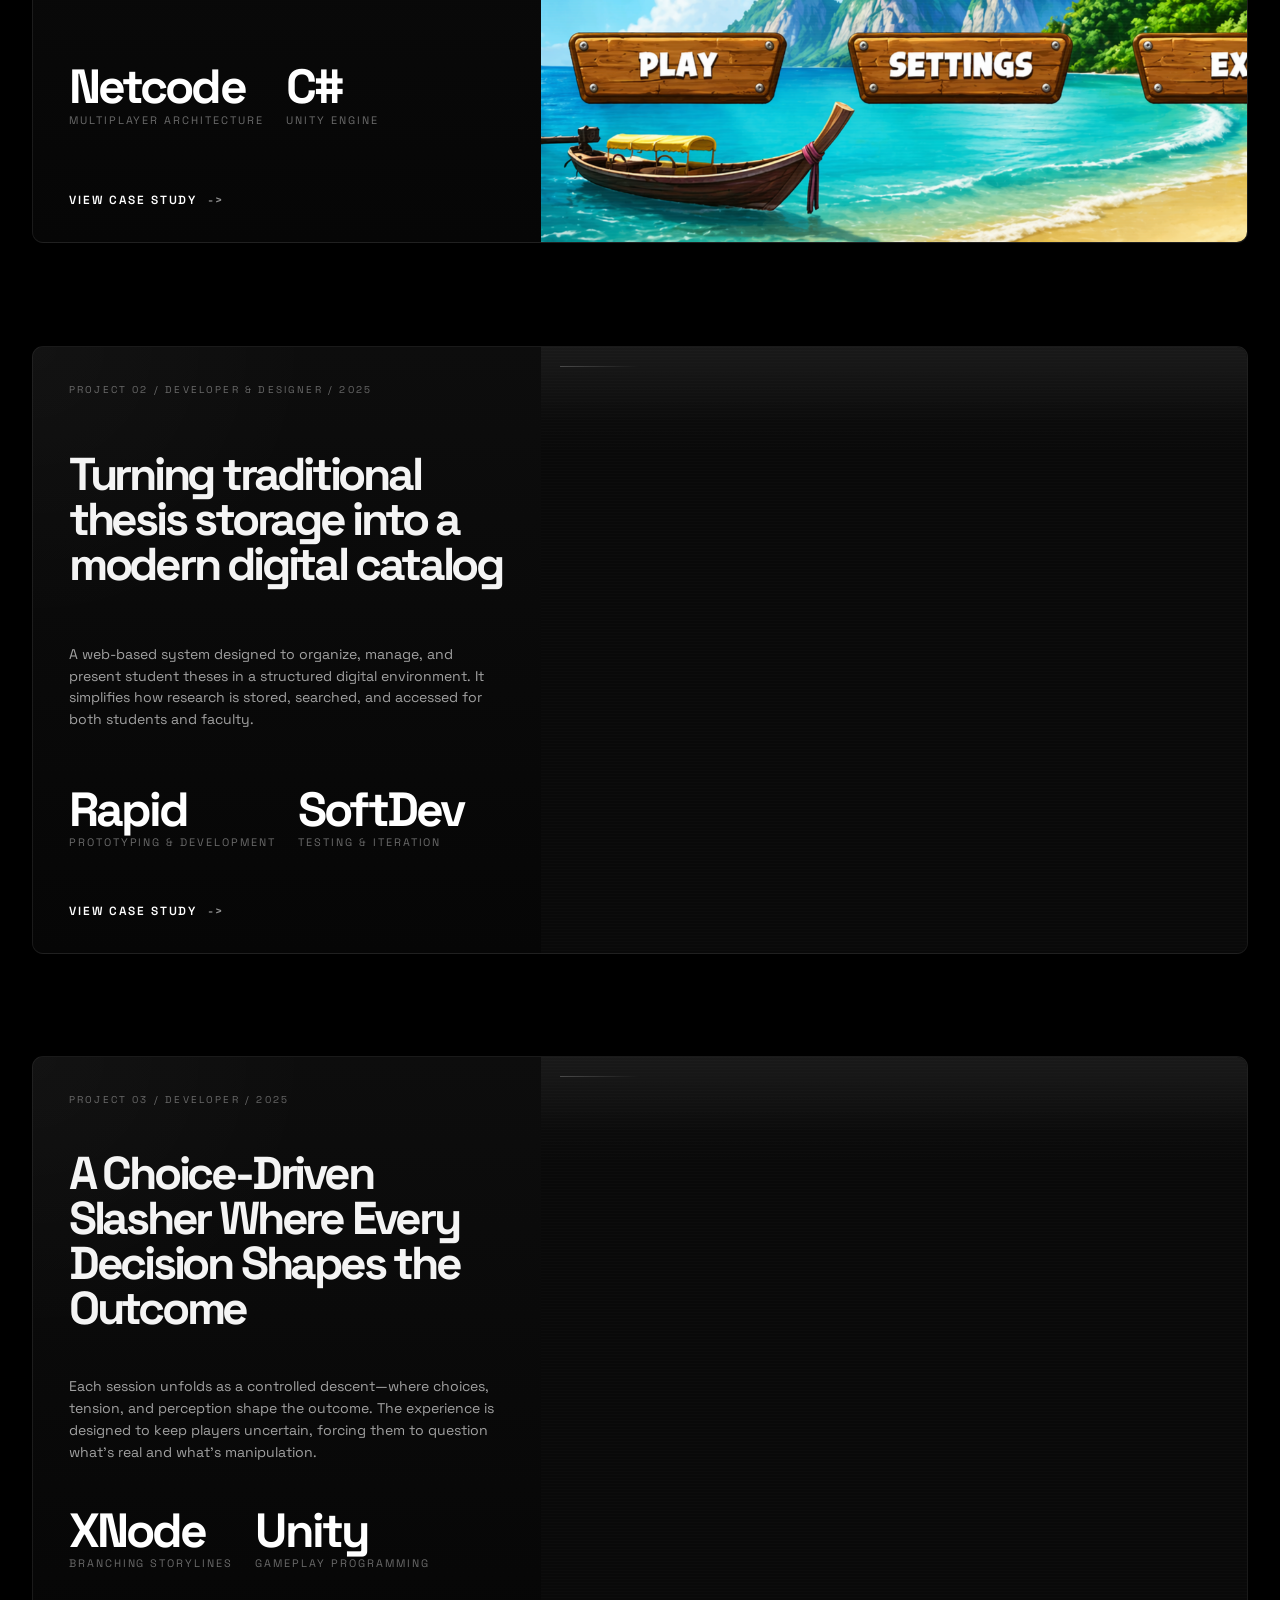
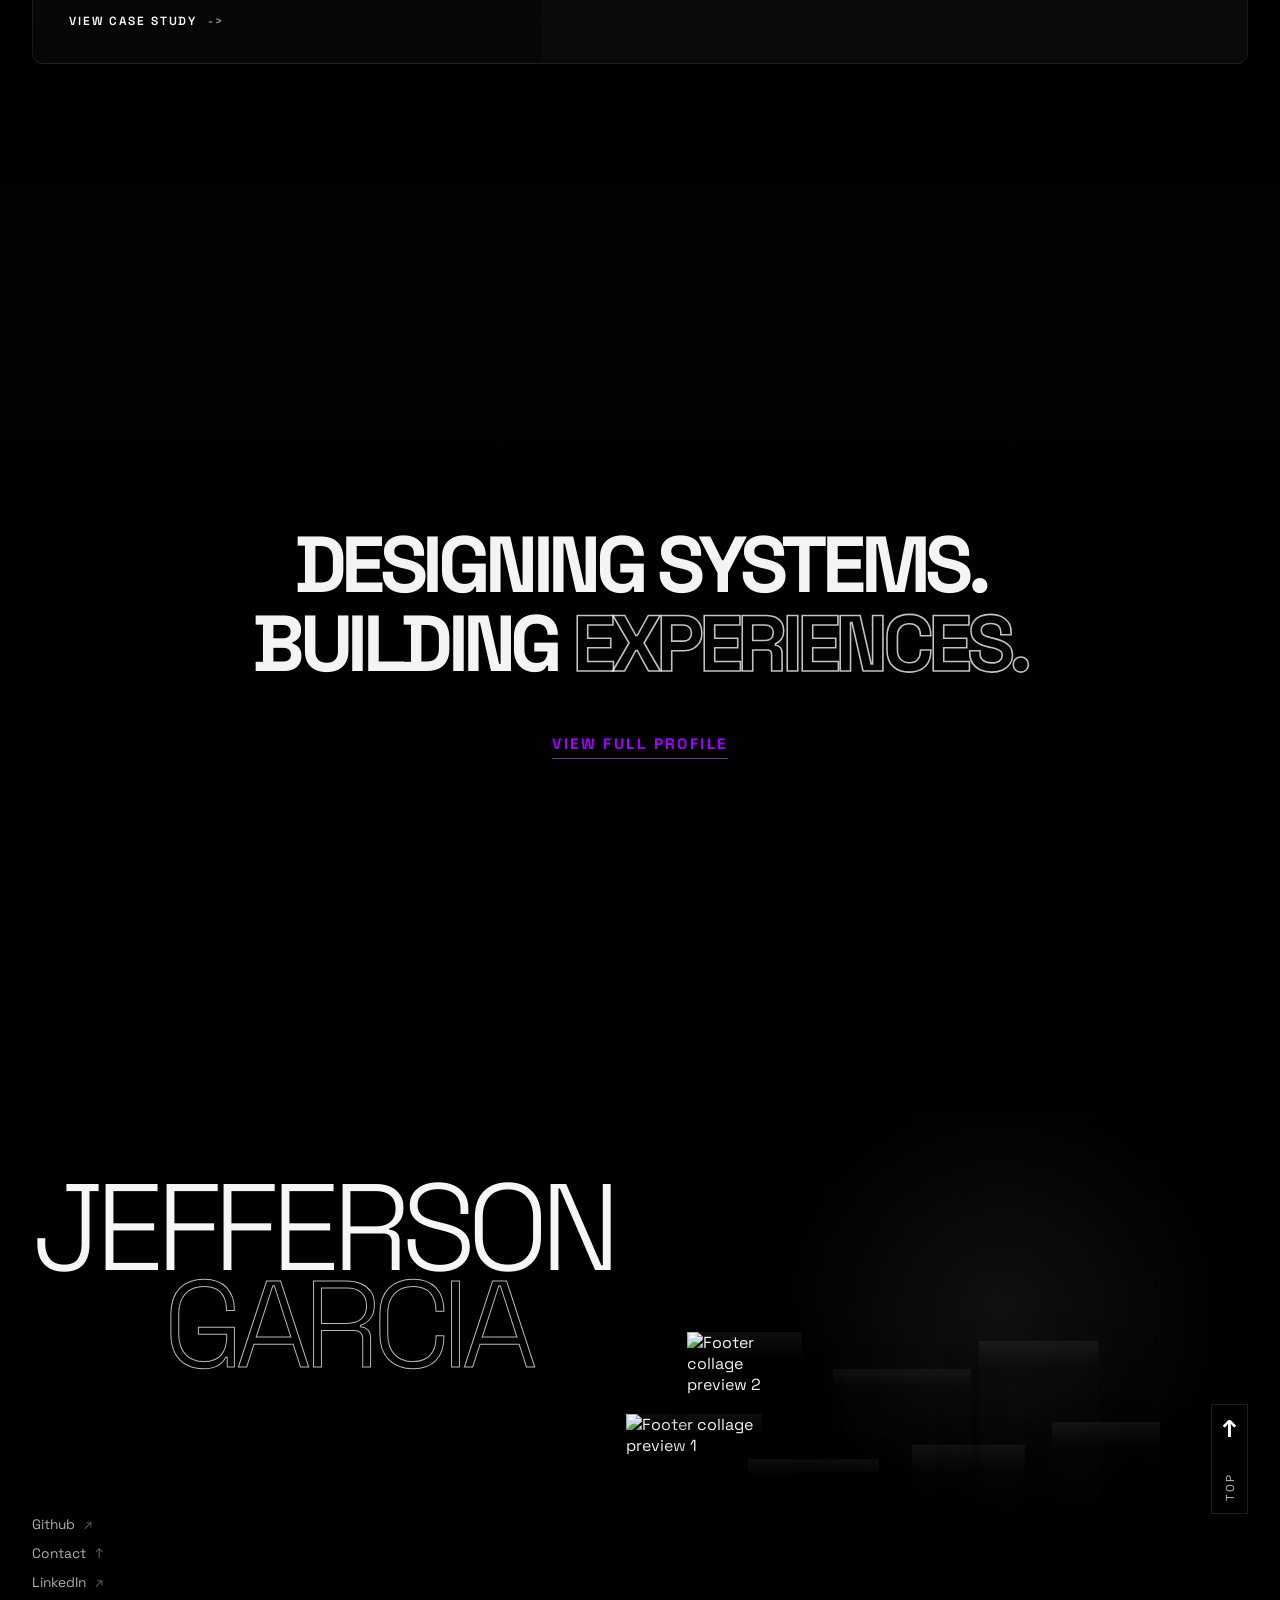
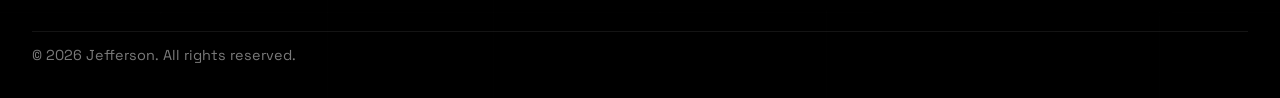
==== commit 680adc7c: "Updates" ====
--- a/index.html
+++ b/index.html
@@ -417,7 +417,7 @@
                                         <p class="reveal-line">
                                             <span
                                                 class="reveal-segment"
-                                                data-scroll-text="I turn those ideas into"
+                                                data-scroll-text="Ideas turn into "
                                             ></span>
                                         </p>
                                         <p class="reveal-line">
@@ -468,7 +468,7 @@
                                         <p class="reveal-line">
                                             <span
                                                 class="reveal-segment"
-                                                data-scroll-text="I build systems"
+                                                data-scroll-text="Systems built that "
                                             ></span>
                                         </p>
                                         <p class="reveal-line">
@@ -1051,7 +1051,7 @@
                                     <img
                                         src="Assets/FooterImages/IMG_20260307_224315.jpg"
                                         alt="Footer collage preview 1"
-                                        loading="lazy"
+                                        loading="eager"
                                         decoding="async"
                                         draggable="false"
                                     />
@@ -1112,7 +1112,7 @@
                                     <img
                                         src="Assets/FooterImages/IMG_20260525_140105.jpg"
                                         alt="Footer collage preview 2"
-                                        loading="lazy"
+                                        loading="eager"
                                         decoding="async"
                                         draggable="false"
                                     />
@@ -1173,7 +1173,7 @@
                                     <img
                                         src="Assets/FooterImages/Messenger_creation_7027512973652047080.jpeg"
                                         alt="Footer collage preview 3"
-                                        loading="lazy"
+                                        loading="eager"
                                         decoding="async"
                                         draggable="false"
                                     />
@@ -1234,7 +1234,7 @@
                                     <img
                                         src="Assets/FooterImages/Messenger_creation_7027513228117554577.jpeg"
                                         alt="Footer collage preview 4"
-                                        loading="lazy"
+                                        loading="eager"
                                         decoding="async"
                                         draggable="false"
                                     />
@@ -1295,7 +1295,7 @@
                                     <img
                                         src="Assets/FooterImages/Messenger_creation_7027513228119710264.jpeg"
                                         alt="Footer collage preview 5"
-                                        loading="lazy"
+                                        loading="eager"
                                         decoding="async"
                                         draggable="false"
                                     />
@@ -1356,7 +1356,7 @@
                                     <img
                                         src="Assets/FooterImages/Messenger_creation_7124381550934629389.jpeg"
                                         alt="Footer collage preview 6"
-                                        loading="lazy"
+                                        loading="eager"
                                         decoding="async"
                                         draggable="false"
                                     />
@@ -1417,7 +1417,7 @@
                                     <img
                                         src="Assets/FooterImages/Messenger_creation_7124381550938969219.jpeg"
                                         alt="Footer collage preview 7"
-                                        loading="lazy"
+                                        loading="eager"
                                         decoding="async"
                                         draggable="false"
                                     />
--- a/CSS/style.css
+++ b/CSS/style.css
@@ -1078,6 +1078,10 @@
         0 0.7rem 1.8rem rgba(58, 32, 86, 0.13);
 }
 
+html.theme-light .hero-atmosphere .hero-orbit:not([data-theme-toggle]) {
+    display: none;
+}
+
 .hero-orbit-badge {
     min-width: 11rem;
     align-items: start;
@@ -5536,7 +5540,7 @@
 }
 
 .case-study-next-project-link-threattrack {
-    --case-study-next-project-image: url("../Assets/ProjectImages/ThreatTrack/ChatGPT Image May 25, 2026, 12_15_57 PM.png");
+    --case-study-next-project-image: url("../Assets/ProjectImages/ThreatTrack/bgimagehero.png");
     --next-project-accent: 70 168 138;
     --next-project-accent-soft: 70 168 138 / 0.24;
     --next-project-accent-muted: 132 216 189 / 0.74;
